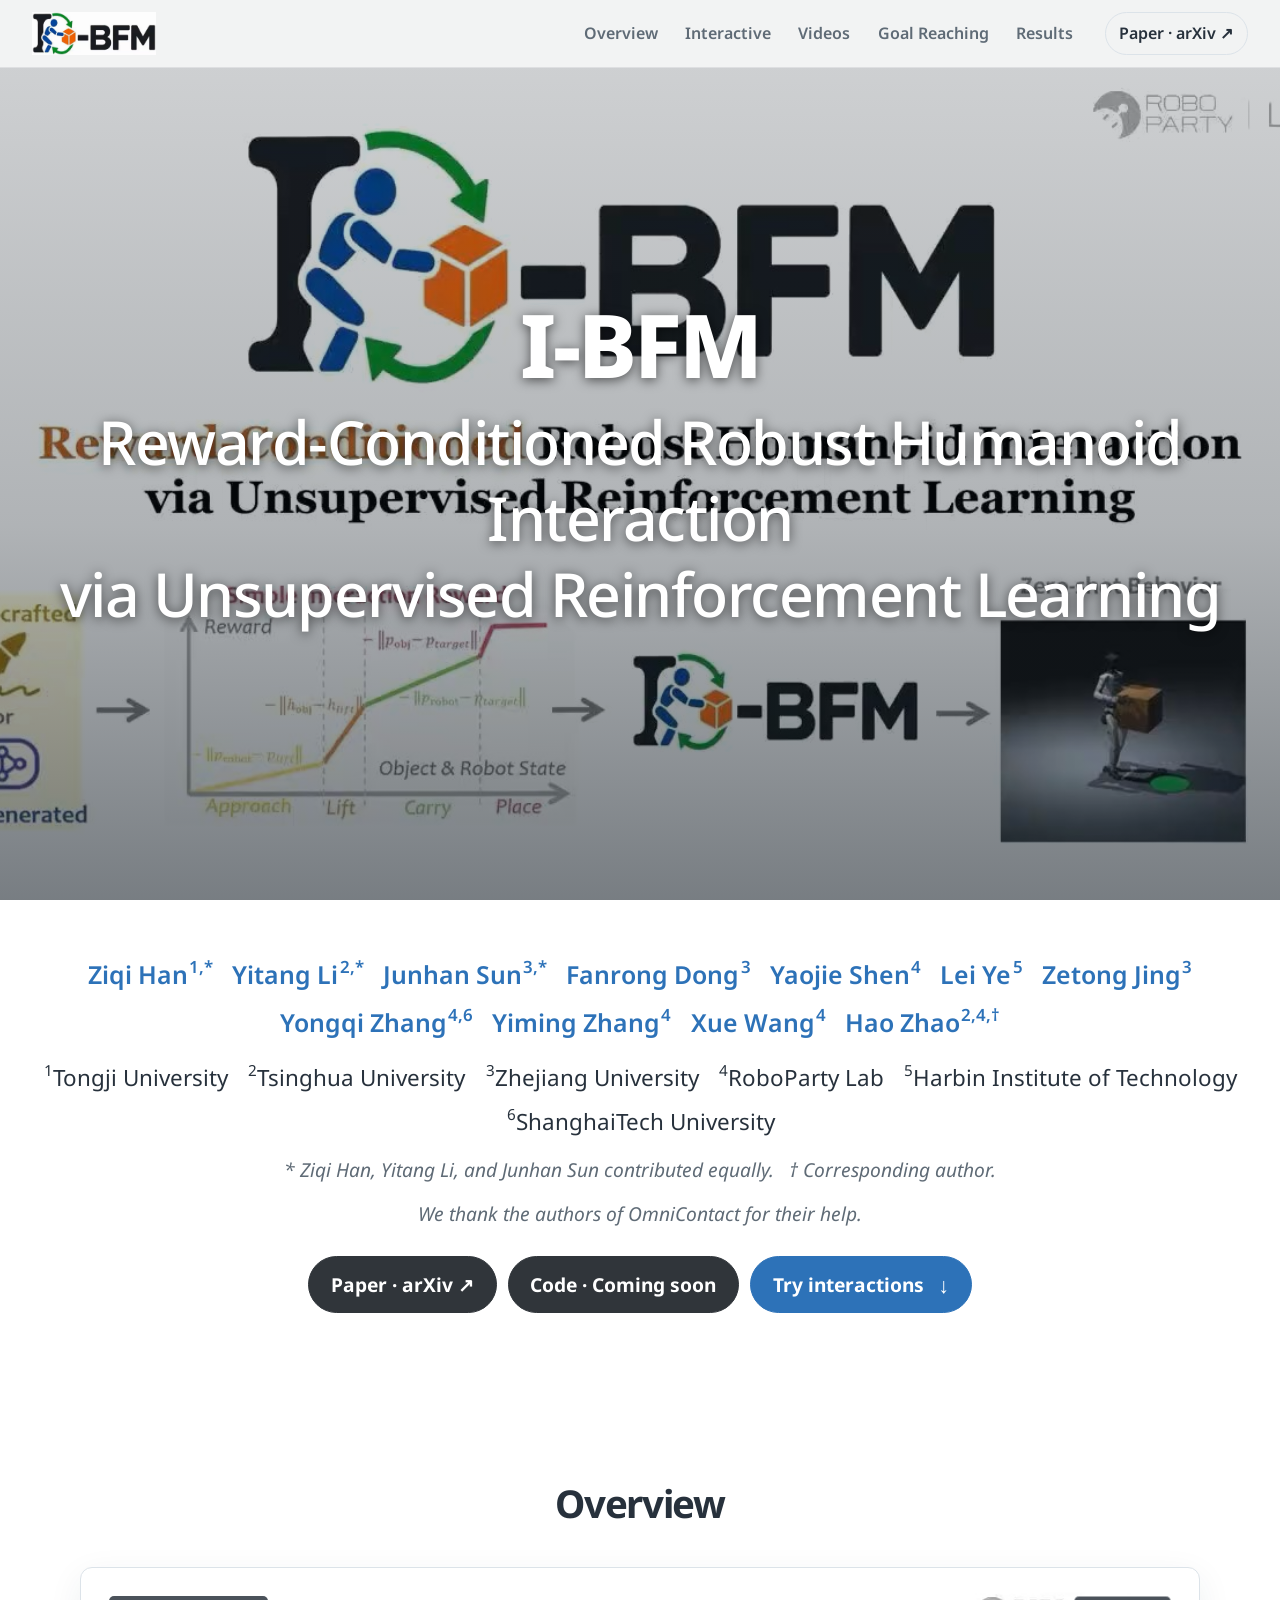
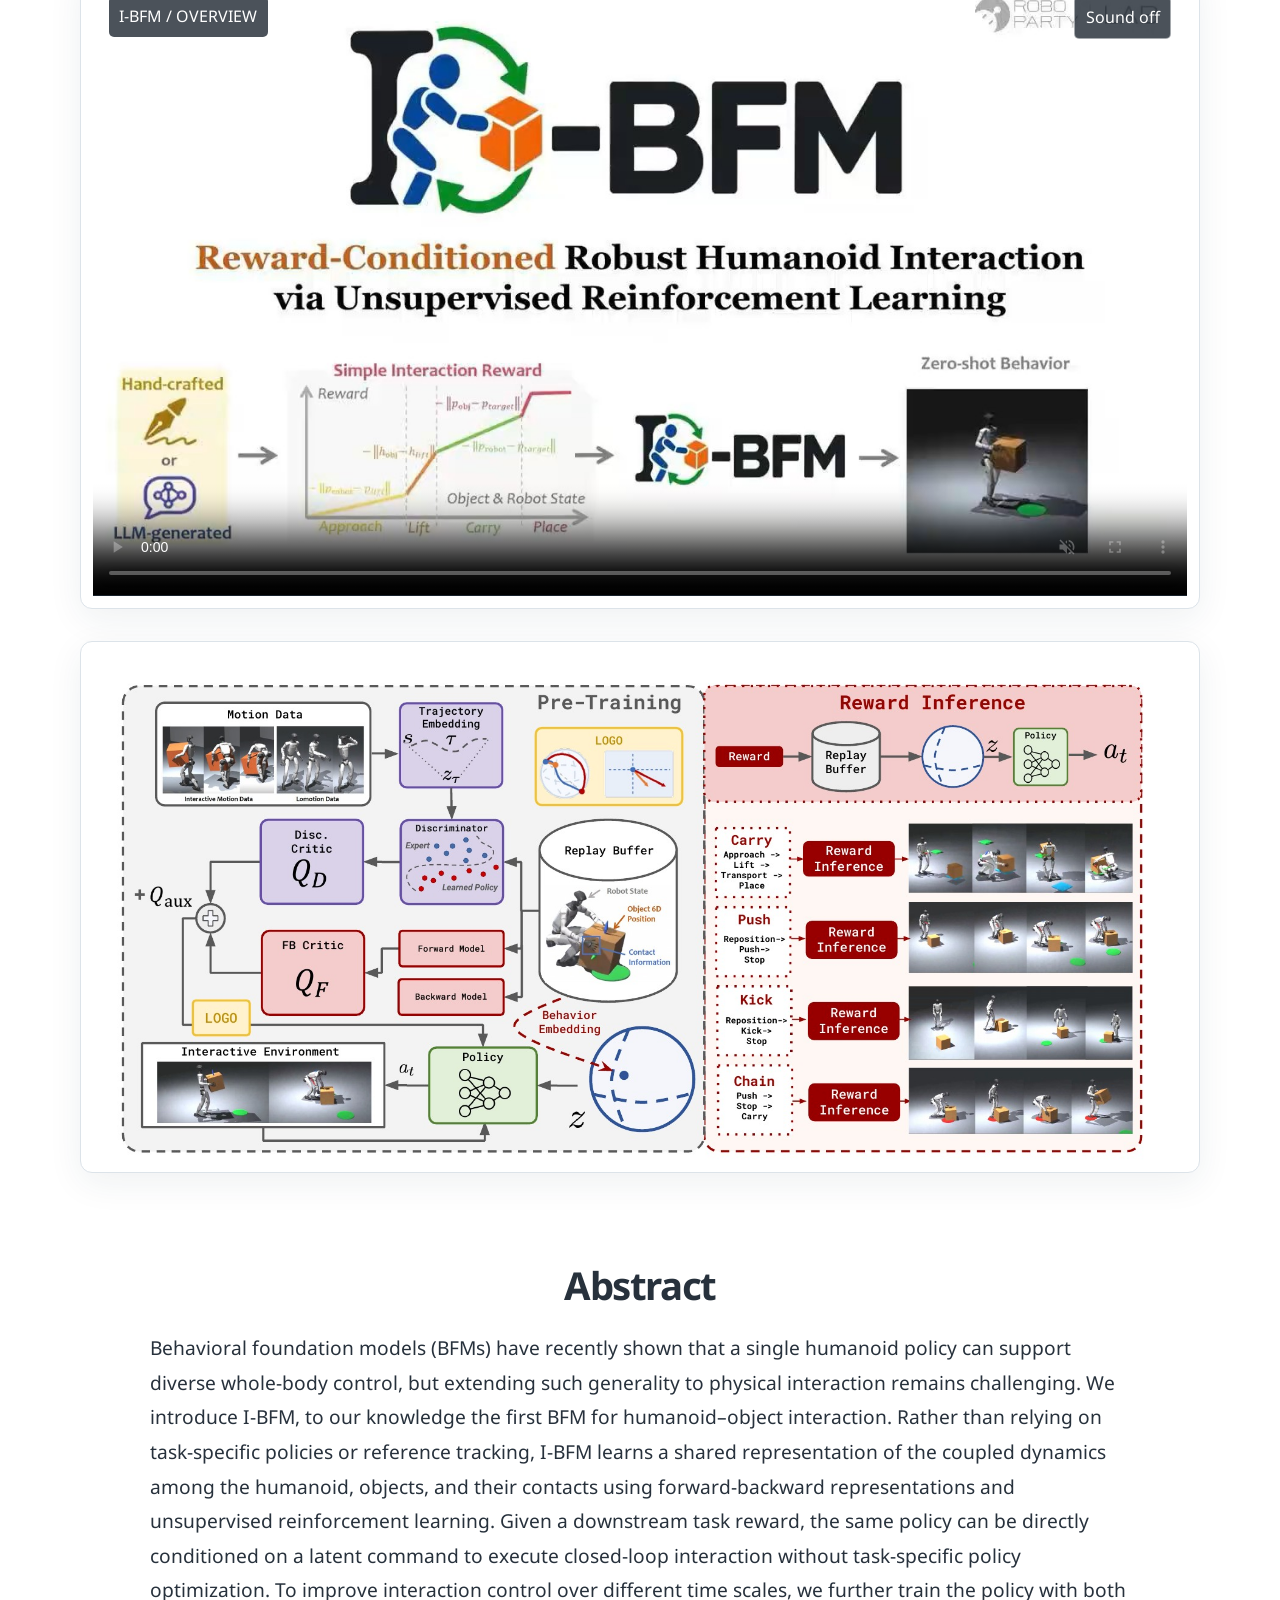
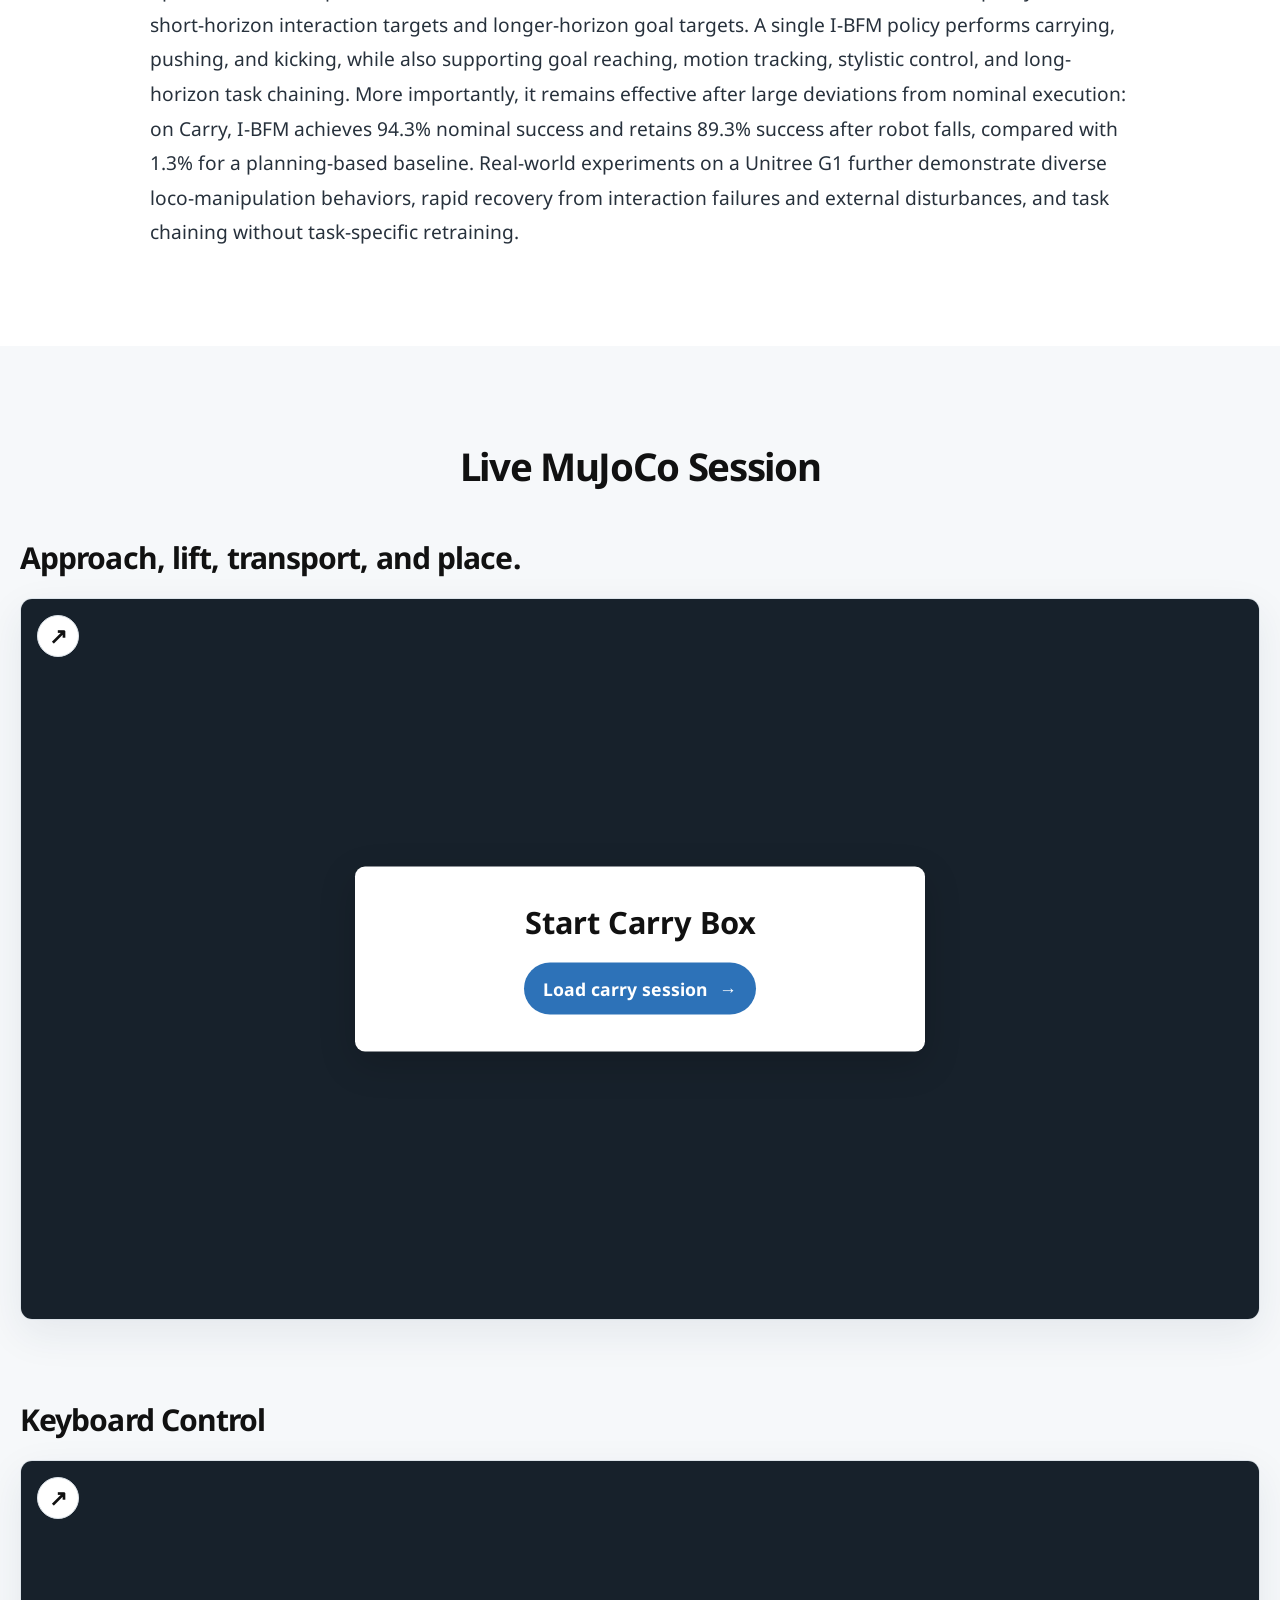
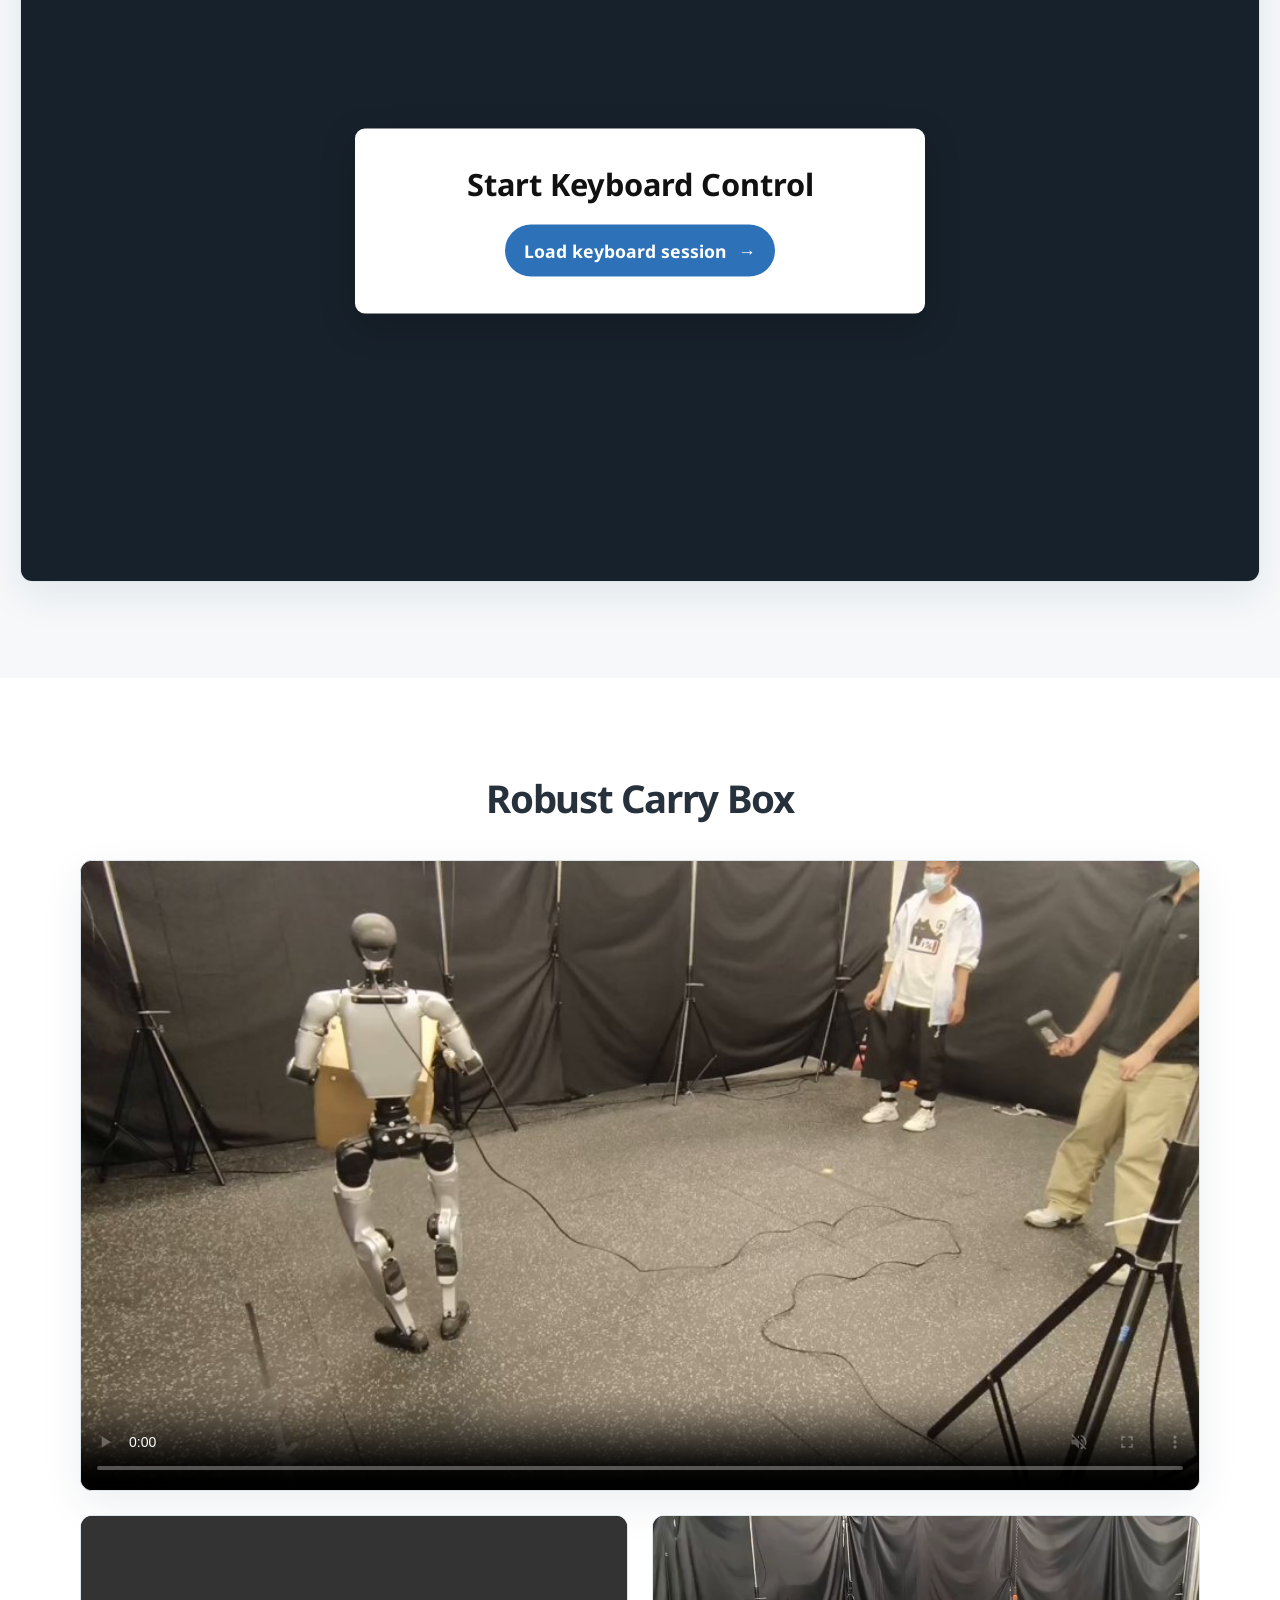
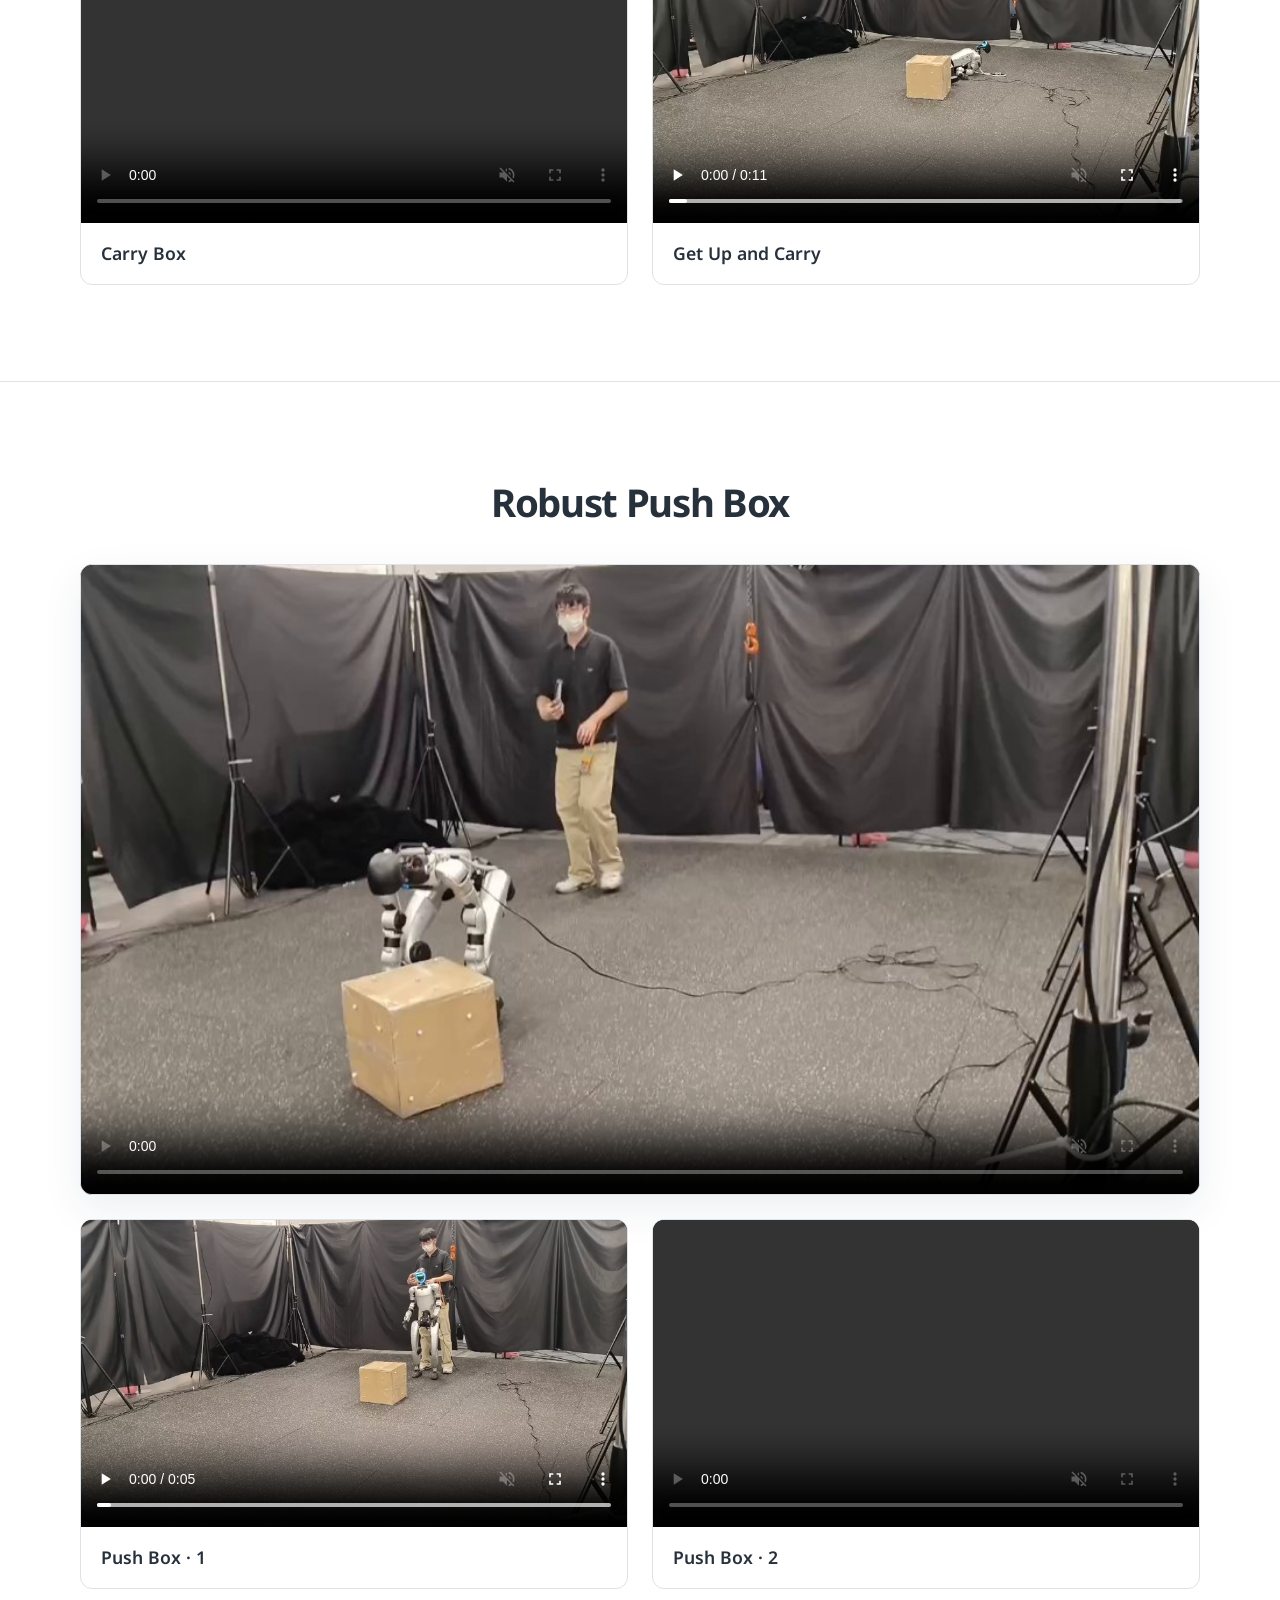
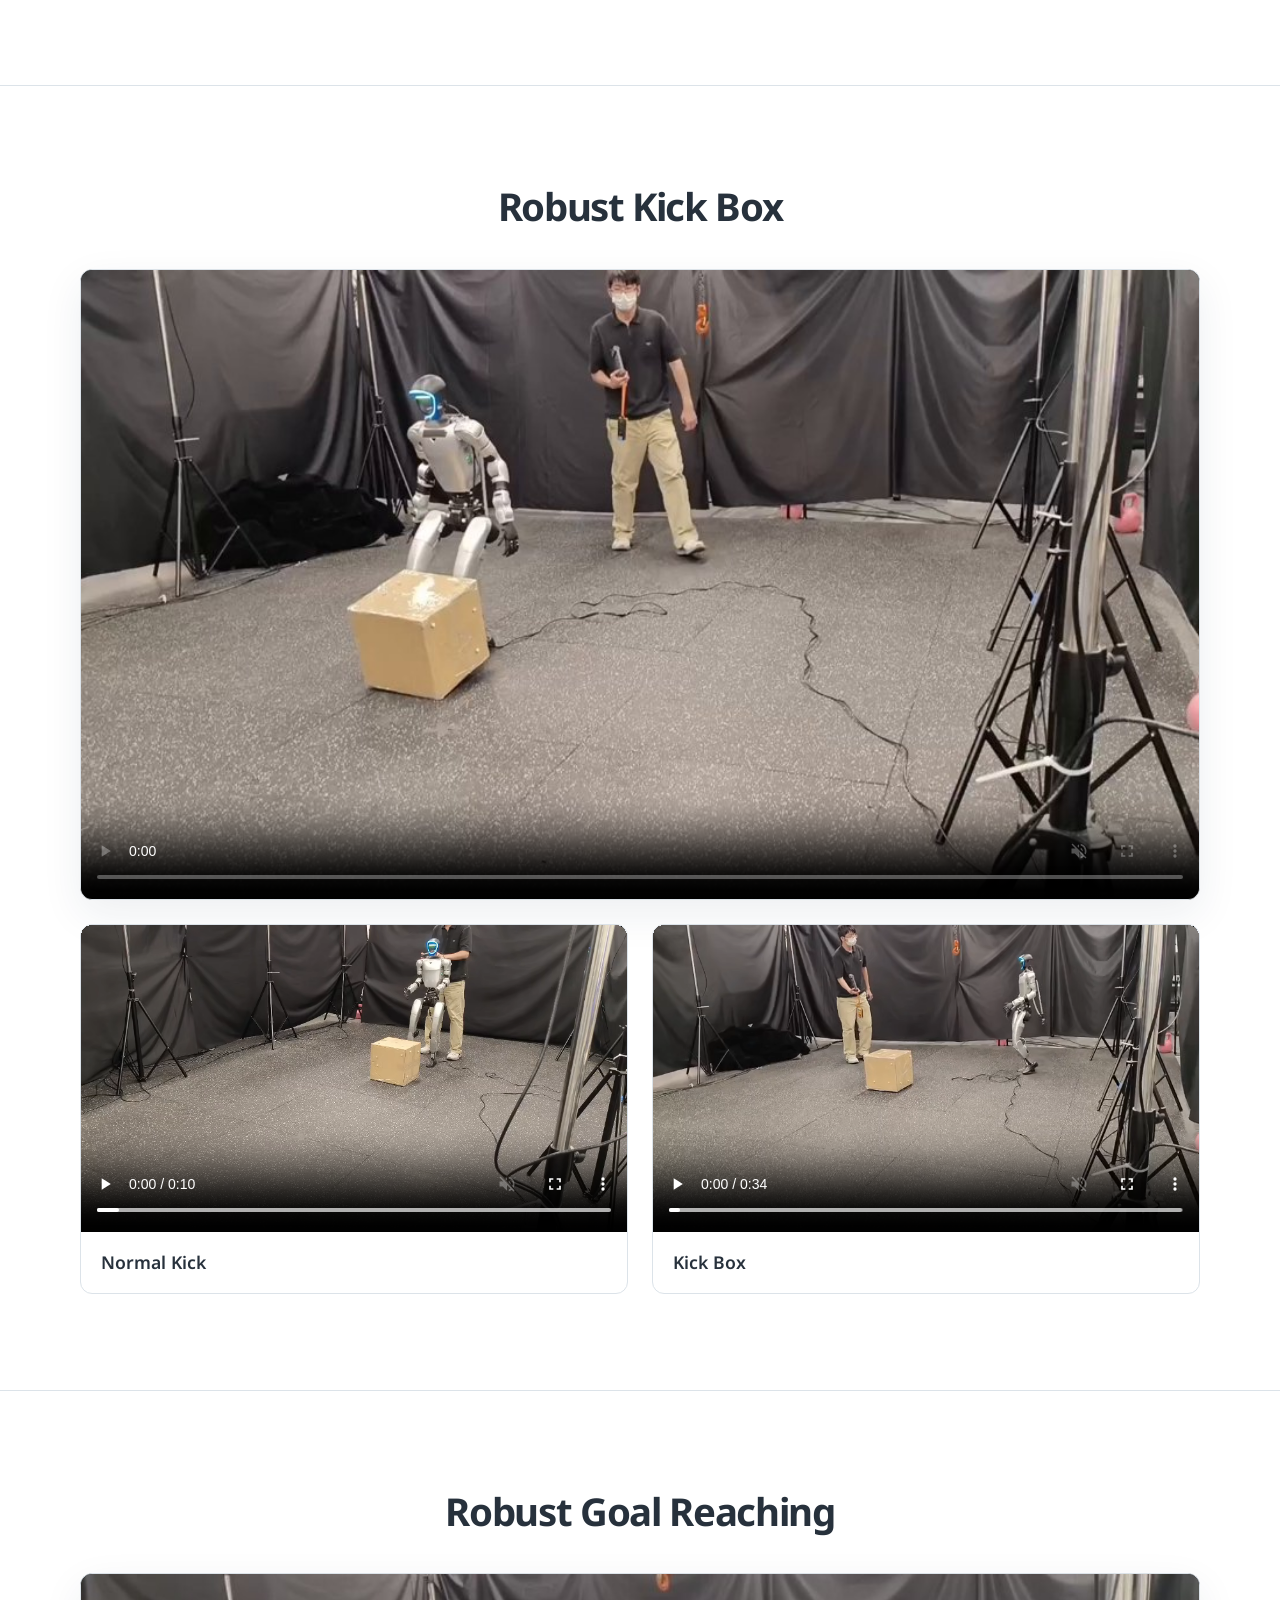
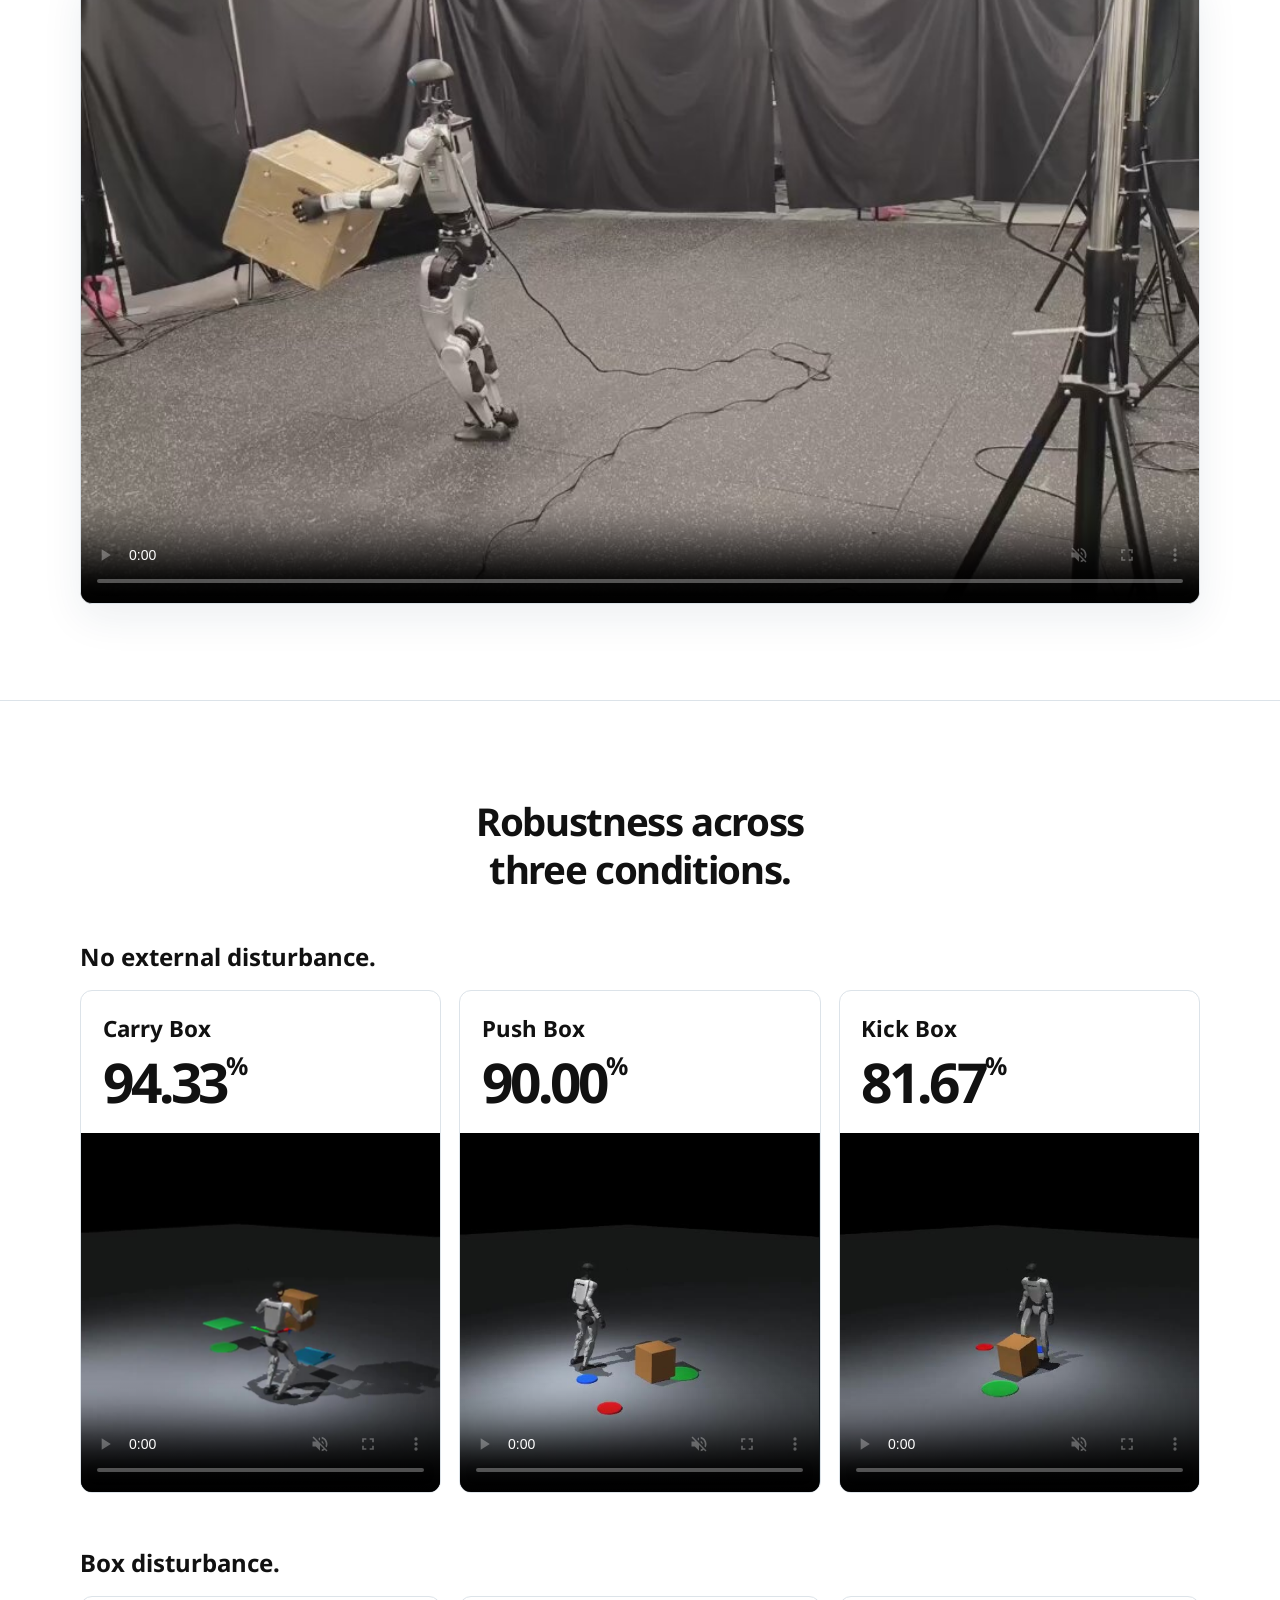
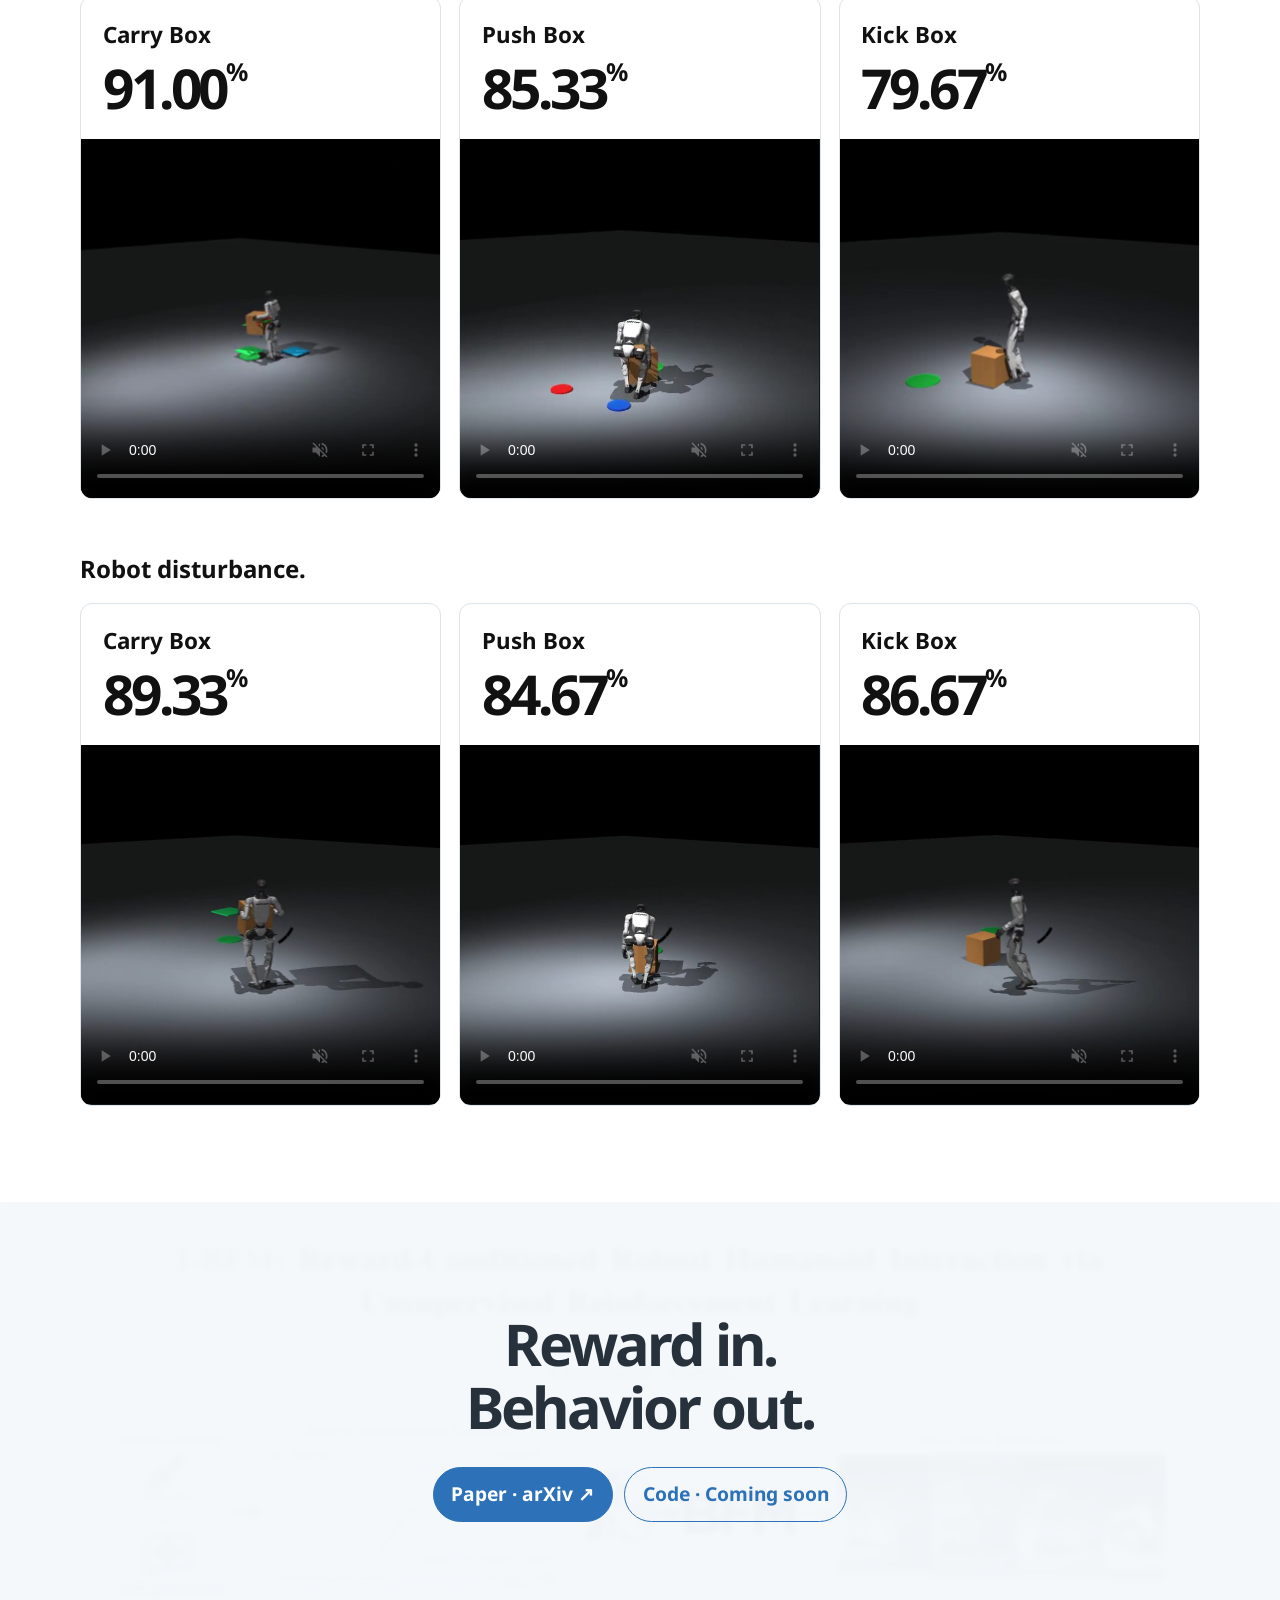
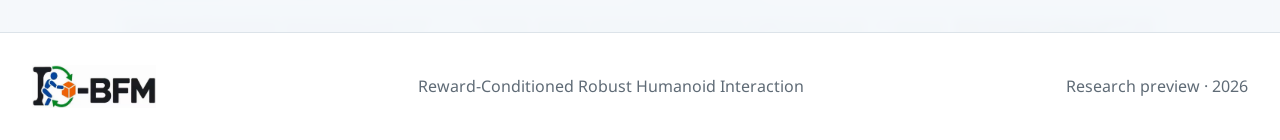
==== index.html @ d031f50f "Group additional real-world clips by carry, push, and kick" ====
<!doctype html>
<html lang="en">
  <head>
    <meta charset="utf-8" />
    <meta name="viewport" content="width=device-width, initial-scale=1" />
    <meta
      name="description"
      content="I-BFM: Reward-Conditioned Robust Humanoid Interaction via Unsupervised Reinforcement Learning."
    />
    <meta name="theme-color" content="#081111" />
    <title>I-BFM · Reward-Conditioned Humanoid Interaction</title>
    <link rel="icon" href="static/images/ibfm-mark-video.png" type="image/png" />
    <link rel="preload" href="static/images/hero-poster.jpg" as="image" fetchpriority="high" />
    <link rel="preconnect" href="https://fonts.googleapis.com" />
    <link rel="preconnect" href="https://fonts.gstatic.com" crossorigin />
    <link href="https://fonts.googleapis.com/css2?family=Noto+Sans:wght@400;500;600;700;800&display=swap" rel="stylesheet" />
    <link rel="stylesheet" href="static/css/site.css?v=overview-stack-20261005" />
    <script src="static/js/site.js?v=overview-stack-20261005" defer></script>
  </head>
  <body>
    <a class="skip-link" href="#main">Skip to content</a>

    <header class="topbar" aria-label="Primary navigation">
      <a class="brand" href="#top" aria-label="I-BFM home">
        <img class="brand-logo" src="static/images/ibfm-logo-video.png" alt="I-BFM" />
      </a>
      <nav>
        <a href="#overview">Overview</a>
        <a href="#interactive">Interactive</a>
        <a href="#robust-carry-box">Videos</a>
        <a href="#goal-reaching">Goal Reaching</a>
        <a href="#results">Results</a>
      </nav>
      <a class="mini-button" href="https://arxiv.org/abs/2610.06129" target="_blank" rel="noopener" aria-label="Read I-BFM on arXiv">Paper · arXiv ↗</a>
    </header>


    <main id="main">
      <section class="hero" id="top">
        <div class="hero-grid" aria-hidden="true">
          <video src="static/video/hero-background.mp4" poster="static/images/hero-poster.jpg" preload="auto" muted autoplay loop playsinline disablepictureinpicture disableremoteplayback></video>
        </div>
        <div class="hero-wash"></div>
        <div class="hero-copy">
          <h1 class="reveal">I-BFM</h1>
          <p class="hero-title reveal">
            Reward-Conditioned Robust Humanoid Interaction<br />
            via Unsupervised Reinforcement Learning
          </p>
        </div>
      </section>

      <section class="author-info" aria-label="Authors and affiliations">
        <div class="author-list">
          <span>Ziqi Han<sup>1,*</sup></span>
          <span>Yitang Li<sup>2,*</sup></span>
          <span>Junhan Sun<sup>3,*</sup></span>
          <span>Fanrong Dong<sup>3</sup></span>
          <span>Yaojie Shen<sup>4</sup></span>
          <span>Lei Ye<sup>5</sup></span>
          <span>Zetong Jing<sup>3</sup></span>
          <span>Yongqi Zhang<sup>4,6</sup></span>
          <span>Yiming Zhang<sup>4</sup></span>
          <span>Xue Wang<sup>4</sup></span>
          <span>Hao Zhao<sup>2,4,†</sup></span>
        </div>
        <div class="affiliation-list">
          <span><sup>1</sup>Tongji University</span>
          <span><sup>2</sup>Tsinghua University</span>
          <span><sup>3</sup>Zhejiang University</span>
          <span><sup>4</sup>RoboParty Lab</span>
          <span><sup>5</sup>Harbin Institute of Technology</span>
          <span><sup>6</sup>ShanghaiTech University</span>
        </div>
        <p class="author-note">* Ziqi Han, Yitang Li, and Junhan Sun contributed equally. &nbsp; † Corresponding author.</p>
        <p class="author-note">We thank the authors of OmniContact for their help.</p>
        <div class="author-actions" id="paper-links">
          <a class="button" href="https://arxiv.org/abs/2610.06129" target="_blank" rel="noopener" aria-label="Read I-BFM on arXiv">Paper · arXiv ↗</a>
          <span class="button coming-soon">Code · Coming soon</span>
          <a class="button primary" href="#interactive">Try interactions <span>↓</span></a>
        </div>
      </section>

      <section class="section light overview-section" id="overview">
        <h2 class="section-title reveal">Overview</h2>
        <div class="overview-stack">
          <div class="overview-viewer video-panel reveal">
            <div class="film">
              <video class="feature-video" src="ebd2e43d024df6559dd51a95911e760d.mp4" poster="static/images/hero-poster.jpg" data-autoplay-on-view controls loop muted playsinline preload="metadata" disablepictureinpicture disableremoteplayback aria-label="I-BFM overview video"></video>
              <button class="sound-toggle" type="button" aria-label="Toggle overview video sound">Sound off</button>
              <span class="film-label">I-BFM / OVERVIEW</span>
            </div>
          </div>
          <div class="overview-viewer system-panel reveal">
            <img src="static/images/ibfm-system-overview.jpg" alt="I-BFM pre-training and reward inference system overview" />
          </div>
        </div>

        <section class="abstract-block reveal" aria-labelledby="abstract-title">
          <h2 class="section-title" id="abstract-title">Abstract</h2>
          <p>
            Behavioral foundation models (BFMs) have recently shown that a single humanoid policy can support diverse whole-body control, but extending such generality to physical interaction remains challenging. We introduce I-BFM, to our knowledge the first BFM for humanoid–object interaction. Rather than relying on task-specific policies or reference tracking, I-BFM learns a shared representation of the coupled dynamics among the humanoid, objects, and their contacts using forward-backward representations and unsupervised reinforcement learning. Given a downstream task reward, the same policy can be directly conditioned on a latent command to execute closed-loop interaction without task-specific policy optimization. To improve interaction control over different time scales, we further train the policy with both short-horizon interaction targets and longer-horizon goal targets. A single I-BFM policy performs carrying, pushing, and kicking, while also supporting goal reaching, motion tracking, stylistic control, and long-horizon task chaining. More importantly, it remains effective after large deviations from nominal execution: on Carry, I-BFM achieves 94.3% nominal success and retains 89.3% success after robot falls, compared with 1.3% for a planning-based baseline. Real-world experiments on a Unitree G1 further demonstrate diverse loco-manipulation behaviors, rapid recovery from interaction failures and external disturbances, and task chaining without task-specific retraining.
          </p>
        </section>
      </section>

      <section class="section lab live-lab" id="interactive">
        <h2 class="live-title reveal">Live MuJoCo Session</h2>

        <article class="interaction-demo reveal">
          <div class="live-task-head">
            <h3>Approach, lift, transport, and place.</h3>
          </div>
          <div class="live-shell">
            <div class="live-embed">
              <a class="live-full-page" href="static/live-mujoco/index.html?task=carry&amp;v=keyboard-front-box-20261005" target="_blank" rel="noopener" aria-label="Open Carry Box in a full page" title="Open full page">↗</a>
              <div class="live-placeholder">
                <h3>Start Carry Box</h3>
                <button class="load-live-session" type="button">Load carry session <span>→</span></button>
              </div>
              <iframe title="I-BFM Carry Box live MuJoCo session" data-src="static/live-mujoco/index.html?task=carry&amp;v=keyboard-front-box-20261005" allow="fullscreen" loading="lazy"></iframe>
            </div>
          </div>
        </article>

        <article class="interaction-demo keyboard-demo reveal" id="keyboard-control">
          <div class="live-task-head">
            <h3>Keyboard Control</h3>
          </div>
          <div class="live-shell">
            <div class="live-embed">
              <a class="live-full-page" href="static/live-mujoco/index.html?mode=keyboard&amp;v=keyboard-no-idle-force-20261005" target="_blank" rel="noopener" aria-label="Open Keyboard Control in a full page" title="Open full page">↗</a>
              <div class="live-placeholder">
                <h3>Start Keyboard Control</h3>
                <button class="load-live-session" type="button">Load keyboard session <span>→</span></button>
              </div>
              <iframe title="I-BFM Keyboard Control live MuJoCo session" data-keyboard-control data-src="static/live-mujoco/index.html?mode=keyboard&amp;v=keyboard-no-idle-force-20261005" allow="fullscreen" loading="lazy"></iframe>
            </div>
          </div>
        </article>
      </section>

      <section class="section light showcase-section" id="robust-carry-box">
        <h2 class="section-title reveal">Robust Carry Box</h2>
        <div class="showcase-video-frame reveal">
          <video src="static/video/robust-carry-box.mp4" poster="static/video/robust-carry-box-poster.jpg" data-autoplay-on-view loop muted playsinline controls preload="none" aria-label="Robust Carry Box video"></video>
        </div>
        <div class="showcase-clips reveal">
            <figure class="showcase-clip">
              <video src="static/video/carry/carry-1.mp4" data-autoplay-on-view loop muted playsinline controls preload="metadata" aria-label="Carry Box video"></video>
              <figcaption>Carry Box</figcaption>
            </figure>
            <figure class="showcase-clip">
              <video src="static/video/carry/getup-and-carry-1.mp4" data-autoplay-on-view loop muted playsinline controls preload="metadata" aria-label="Get Up and Carry video"></video>
              <figcaption>Get Up and Carry</figcaption>
            </figure>
        </div>
      </section>

      <section class="section light showcase-section" id="robust-push-box">
        <h2 class="section-title reveal">Robust Push Box</h2>
        <div class="showcase-video-frame reveal">
          <video src="static/video/robust-push-box.mp4" poster="static/video/robust-push-box-poster.jpg" data-autoplay-on-view loop muted playsinline controls preload="none" aria-label="Robust Push Box video"></video>
        </div>
        <div class="showcase-clips reveal">
            <figure class="showcase-clip">
              <video src="static/video/push/push-1.mp4" data-autoplay-on-view loop muted playsinline controls preload="metadata" aria-label="Push Box · 1 video"></video>
              <figcaption>Push Box · 1</figcaption>
            </figure>
            <figure class="showcase-clip">
              <video src="static/video/push/push2-1.mp4" data-autoplay-on-view loop muted playsinline controls preload="metadata" aria-label="Push Box · 2 video"></video>
              <figcaption>Push Box · 2</figcaption>
            </figure>
        </div>
      </section>

      <section class="section light showcase-section" id="robust-kick-box">
        <h2 class="section-title reveal">Robust Kick Box</h2>
        <div class="showcase-video-frame reveal">
          <video src="static/video/robust-kick-box.mp4" poster="static/video/robust-kick-box-poster.jpg" data-autoplay-on-view loop muted playsinline controls preload="none" aria-label="Robust Kick Box video"></video>
        </div>
        <div class="showcase-clips reveal">
            <figure class="showcase-clip">
              <video src="static/video/kick/normal-kick-1.mp4" data-autoplay-on-view loop muted playsinline controls preload="metadata" aria-label="Normal Kick video"></video>
              <figcaption>Normal Kick</figcaption>
            </figure>
            <figure class="showcase-clip">
              <video src="static/video/kick/kick1-1.mp4" data-autoplay-on-view loop muted playsinline controls preload="metadata" aria-label="Kick Box video"></video>
              <figcaption>Kick Box</figcaption>
            </figure>
        </div>
      </section>

      <section class="section light showcase-section" id="goal-reaching">
        <h2 class="section-title reveal">Robust Goal Reaching</h2>
        <div class="showcase-video-frame reveal">
          <video src="0dc5c2c63a917bdcdc78978feb41b55c.mp4?v=silent-showcase-20261005" poster="static/video/robust-goal-reaching-poster.jpg" data-autoplay-on-view loop muted playsinline controls preload="none" aria-label="Robust goal reaching video"></video>
        </div>
      </section>

      <section class="section results dark" id="results">
        <div class="section-head inverse reveal">
          <h2>Robustness across<br /><em>three conditions.</em></h2>
        </div>
        <div class="result-scenario reveal" aria-labelledby="nominal-condition">
          <div class="result-condition">
            <h3 id="nominal-condition">No external disturbance.</h3>
          </div>
          <div class="result-grid">
            <article class="result-card">
              <div class="result-card-head">
                <h4>Carry Box</h4>
                <span class="result-rate" aria-label="94.33 percent success, 283 of 300 episodes">94.33<sup>%</sup></span>
              </div>
              <video src="static/video/nominal-carry.mp4?v=results-minimal-20261004" poster="static/video/nominal-carry-poster.jpg?v=results-minimal-20261004" controls data-autoplay-on-view loop muted playsinline preload="none" aria-label="Carry Box: no external disturbance simulation"></video>
            </article>
            <article class="result-card">
              <div class="result-card-head">
                <h4>Push Box</h4>
                <span class="result-rate" aria-label="90.00 percent success, 270 of 300 episodes">90.00<sup>%</sup></span>
              </div>
              <video src="static/video/nominal-push.mp4?v=results-minimal-20261004" poster="static/video/nominal-push-poster.jpg?v=results-minimal-20261004" controls data-autoplay-on-view loop muted playsinline preload="none" aria-label="Push Box: no external disturbance simulation"></video>
            </article>
            <article class="result-card">
              <div class="result-card-head">
                <h4>Kick Box</h4>
                <span class="result-rate" aria-label="81.67 percent success, 245 of 300 episodes">81.67<sup>%</sup></span>
              </div>
              <video src="static/video/nominal-kick.mp4?v=results-minimal-20261004" poster="static/video/nominal-kick-poster.jpg?v=results-minimal-20261004" controls data-autoplay-on-view loop muted playsinline preload="none" aria-label="Kick Box: no external disturbance simulation"></video>
            </article>
          </div>
        </div>

        <div class="result-scenario reveal" aria-labelledby="sro-condition">
          <div class="result-condition">
            <h3 id="sro-condition">Box disturbance.</h3>
          </div>
          <div class="result-grid">
            <article class="result-card">
              <div class="result-card-head">
                <h4>Carry Box</h4>
                <span class="result-rate" aria-label="91.00 percent success, 273 of 300 episodes">91.00<sup>%</sup></span>
              </div>
              <video src="static/video/sro-carry.mp4?v=results-minimal-20261004" poster="static/video/sro-carry-poster.jpg?v=results-minimal-20261004" controls data-autoplay-on-view loop muted playsinline preload="none" aria-label="Carry Box: box disturbance simulation"></video>
            </article>
            <article class="result-card">
              <div class="result-card-head">
                <h4>Push Box</h4>
                <span class="result-rate" aria-label="85.33 percent success, 256 of 300 episodes">85.33<sup>%</sup></span>
              </div>
              <video src="static/video/sro-push.mp4?v=results-minimal-20261004" poster="static/video/sro-push-poster.jpg?v=results-minimal-20261004" controls data-autoplay-on-view loop muted playsinline preload="none" aria-label="Push Box: box disturbance simulation"></video>
            </article>
            <article class="result-card">
              <div class="result-card-head">
                <h4>Kick Box</h4>
                <span class="result-rate" aria-label="79.67 percent success, 239 of 300 episodes">79.67<sup>%</sup></span>
              </div>
              <video src="static/video/sro-kick.mp4?v=kick-nohand-20261005" poster="static/video/sro-kick-poster.jpg?v=kick-nohand-20261005" controls data-autoplay-on-view loop muted playsinline preload="none" aria-label="Kick Box: box disturbance simulation"></video>
            </article>
          </div>
        </div>

        <div class="result-scenario reveal" aria-labelledby="srr-condition">
          <div class="result-condition">
            <h3 id="srr-condition">Robot disturbance.</h3>
          </div>
          <div class="result-grid">
            <article class="result-card">
              <div class="result-card-head">
                <h4>Carry Box</h4>
                <span class="result-rate" aria-label="89.33 percent success, 268 of 300 episodes">89.33<sup>%</sup></span>
              </div>
              <video src="static/video/srr-carry.mp4" poster="static/video/srr-carry-poster.jpg" controls data-autoplay-on-view loop muted playsinline preload="none" aria-label="Carry Box: robot disturbance simulation"></video>
            </article>
            <article class="result-card">
              <div class="result-card-head">
                <h4>Push Box</h4>
                <span class="result-rate" aria-label="84.67 percent success, 254 of 300 episodes">84.67<sup>%</sup></span>
              </div>
              <video src="static/video/srr-push.mp4" poster="static/video/srr-push-poster.jpg" controls data-autoplay-on-view loop muted playsinline preload="none" aria-label="Push Box: robot disturbance simulation"></video>
            </article>
            <article class="result-card">
              <div class="result-card-head">
                <h4>Kick Box</h4>
                <span class="result-rate" aria-label="86.67 percent success, 260 of 300 episodes">86.67<sup>%</sup></span>
              </div>
              <video src="static/video/srr-kick.mp4" poster="static/video/srr-kick-poster.jpg" controls data-autoplay-on-view loop muted playsinline preload="none" aria-label="Kick Box: robot disturbance simulation"></video>
            </article>
          </div>
        </div>

      </section>

      <section class="closing">
        <img src="static/images/paper-page-1.png" alt="" aria-hidden="true" />
        <div>
          <h2>Reward in.<br />Behavior out.</h2>
          <div class="hero-actions">
            <a class="button primary" href="https://arxiv.org/abs/2610.06129" target="_blank" rel="noopener" aria-label="Read I-BFM on arXiv">Paper · arXiv ↗</a>
            <span class="button coming-soon">Code · Coming soon</span>
          </div>
        </div>
      </section>
    </main>

    <footer>
      <a class="brand" href="#top" aria-label="I-BFM home"><img class="brand-logo" src="static/images/ibfm-logo-video.png" alt="I-BFM" /></a>
      <p>Reward-Conditioned Robust Humanoid Interaction</p>
      <p>Research preview · 2026</p>
    </footer>
  </body>
</html>
---- static/css/site.css ----
:root {
  --ink: #27313c;
  --muted: #5f6b76;
  --paper: #ffffff;
  --soft: #f6f8fa;
  --line: #dce3e9;
  --blue: #2d72b8;
  --blue-dark: #1d5c9a;
}

* { box-sizing: border-box; }
html { scroll-behavior: smooth; scroll-padding-top: 76px; }
body {
  margin: 0;
  color: var(--ink);
  background: var(--paper);
  font-family: "Noto Sans", "Helvetica Neue", Arial, sans-serif;
  font-size: 1.125rem;
  line-height: 1.65;
  -webkit-font-smoothing: antialiased;
}
a { color: inherit; text-decoration: none; }
button, input { font: inherit; }
button { color: inherit; }
video, img { display: block; max-width: 100%; }
::selection { color: white; background: var(--blue); }
:focus-visible { outline: 3px solid var(--blue); outline-offset: 3px; }

.skip-link {
  position: fixed; z-index: 100; top: -5rem; left: 1rem;
  padding: .65rem 1rem; color: white; background: var(--blue);
}
.skip-link:focus { top: 1rem; }

.topbar {
  position: fixed; z-index: 30; top: 0; right: 0; left: 0;
  display: flex; align-items: center; gap: 2rem; height: 68px;
  padding: 0 32px; border-bottom: 1px solid rgba(39, 49, 60, .1);
  color: var(--ink); background: rgba(255, 255, 255, .94);
  backdrop-filter: blur(14px);
}
.brand { display: inline-flex; align-items: center; flex: none; }
.brand-logo { width: auto; height: 43px; }
.topbar nav { display: flex; gap: 1.7rem; margin-left: auto; }
.topbar nav a { color: var(--muted); font-size: 1rem; font-weight: 600; }
.topbar nav a:hover { color: var(--blue); }
.mini-button { padding: .45rem .85rem; border: 1px solid var(--line); border-radius: 999px; font-size: 1rem; font-weight: 600; }
.mini-button:hover { color: var(--blue); border-color: var(--blue); }
.coming-soon { pointer-events: none; }

.hero { position: relative; min-height: 100svh; overflow: hidden; color: white; background: #26313a; }
.hero-grid { position: absolute; inset: 68px 0 0; overflow: hidden; background: #d7dce0 url("../images/hero-poster.jpg") center / cover no-repeat; }
.hero-grid video { width: 100%; height: 100%; object-fit: cover; pointer-events: none; filter: saturate(.95) contrast(1.03); }
.hero-wash { position: absolute; inset: 68px 0 0; background: linear-gradient(180deg, rgba(9, 19, 28, .2), rgba(9, 19, 28, .32) 55%, rgba(9, 19, 28, .55)); }
.hero-copy {
  position: relative; z-index: 2; display: flex; align-items: center; justify-content: center;
  flex-direction: column; min-height: 100svh; padding: 120px 24px 100px; text-align: center;
  text-shadow: 0 2px 12px rgba(0, 0, 0, .6);
}
.eyebrow, .overline { font-size: 1rem; font-weight: 700; letter-spacing: .08em; text-transform: uppercase; }
.eyebrow { color: #fff; }
.hero h1 { margin: .55rem 0 0; font-size: clamp(4.4rem, 7.8vw, 5.5rem); font-weight: 800; line-height: 1.08; letter-spacing: -.035em; }
.hero-title { max-width: min(1500px, 94vw); margin: .8rem 0 0; font-size: clamp(2.25rem, 5vw, 3.8rem); font-weight: 500; line-height: 1.25; letter-spacing: -.025em; }
.hero-actions { display: flex; justify-content: center; flex-wrap: wrap; gap: .7rem; margin-top: 1.8rem; text-shadow: none; }
.button {
  display: inline-flex; align-items: center; justify-content: center; gap: .9rem;
  min-height: 43px; padding: .65rem 1.1rem; border: 1px solid rgba(255, 255, 255, .85);
  border-radius: 999px; color: white; font-size: 1.1rem; font-weight: 700;
  transition: color .2s ease, background .2s ease, border-color .2s ease;
}
.button:hover { color: var(--ink); background: white; }
.button.primary { color: var(--ink); background: white; border-color: white; }
.button.primary:hover { color: white; background: var(--blue); border-color: var(--blue); }
.hero-copy .button { min-height: 52px; padding: .8rem 1.35rem; font-size: 1rem; }
.hero-copy .button > span { font-size: 1.3rem; font-weight: 800; line-height: 1; }

.author-info { padding: 52px 24px 60px; text-align: center; background: white; }
.author-list, .affiliation-list { display: flex; justify-content: center; flex-wrap: wrap; column-gap: 1.2rem; row-gap: .2rem; max-width: 1280px; margin: 0 auto; }
.author-list { color: var(--blue); font-size: 1.55rem; font-weight: 600; line-height: 1.8; }
.author-info sup { position: relative; top: -.1em; margin-left: .08em; font-size: .68em; line-height: 0; }
.affiliation-list { max-width: 1200px; margin-top: .85rem; color: var(--ink); font-size: 1.4rem; line-height: 1.8; }
.author-note { margin: .75rem 0 0; color: var(--muted); font-size: 1.2rem; font-style: italic; }
.author-actions { display: flex; justify-content: center; flex-wrap: wrap; gap: .7rem; margin-top: 1.65rem; }
.author-actions .button { min-height: 52px; padding: .75rem 1.35rem; border-color: #30353a; background: #30353a; color: white; font-size: 1.2rem; }
.author-actions .button:hover { border-color: var(--blue); background: var(--blue); color: white; }
.author-actions .button.primary { border-color: var(--blue); background: var(--blue); color: white; }
.author-actions .button.primary:hover { border-color: var(--blue-dark); background: var(--blue-dark); }
.author-actions .button > span { font-size: 1.35rem; line-height: 1; }

.section { padding: 96px max(24px, calc((100vw - 1120px) / 2)); }
.section.light { background: var(--paper); }
.section.lab { background: var(--soft); }
.section.dark { color: var(--ink); background: var(--paper); }
.section-title, .live-title, .section-head h2 {
  margin: 0; font-size: clamp(2rem, 3vw, 2.5rem); font-weight: 700;
  line-height: 1.25; letter-spacing: -.035em; text-align: center;
}
.section-intro, .live-intro { max-width: 720px; margin: .8rem auto 2.3rem; color: var(--muted); font-size: 1.2rem; line-height: 1.7; text-align: center; }

.overview-section { padding-top: 106px; }
.overview-stack { display: grid; gap: 2rem; margin-top: 2.5rem; }
.overview-viewer { padding: 12px; border: 1px solid var(--line); border-radius: 12px; background: white; box-shadow: 0 10px 35px rgba(31, 52, 72, .07); }
.system-panel { display: grid; place-items: center; min-height: 360px; overflow: hidden; background: white; }
.system-panel img { width: 100%; max-height: 78vh; object-fit: contain; }
.video-panel .feature-video { max-height: 78vh; }

.abstract-block { max-width: 980px; margin: 88px auto 0; }
.abstract-block p { margin: 1.4rem auto 0; color: var(--ink); font-size: 1.2rem; line-height: 1.8; text-align: left; }
.film { position: relative; overflow: hidden; background: #18222c; }
.feature-video { width: 100%; max-height: 75vh; object-fit: contain; background: #18222c; }
.film-label, .sound-toggle { position: absolute; top: 16px; padding: .45rem .65rem; border-radius: 5px; color: white; background: rgba(15, 25, 35, .75); font-size: 1rem; }
.film-label { left: 16px; }
.sound-toggle { right: 16px; border: 1px solid rgba(255, 255, 255, .5); cursor: pointer; }

.live-title { margin-bottom: 3rem; color: #111; }
.live-lab { padding-right: max(20px, calc((100vw - 1280px) / 2)); padding-left: max(20px, calc((100vw - 1280px) / 2)); }
.live-task-head { margin-bottom: 1.3rem; }
.live-task-head h3 { margin: 0; color: #111; font-size: clamp(1.6rem, 2.35vw, 2rem); font-weight: 700; line-height: 1.3; letter-spacing: -.03em; }
.keyboard-demo { margin-top: 5rem; }
.live-shell { overflow: hidden; border: 1px solid var(--line); border-radius: 12px; background: white; box-shadow: 0 14px 40px rgba(31, 52, 72, .08); }
.live-embed { position: relative; min-height: clamp(680px, 80vh, 880px); overflow: hidden; background: #17212b; }
.live-embed iframe { position: absolute; inset: 0; width: 100%; height: 100%; border: 0; opacity: 0; pointer-events: none; transition: opacity .25s ease; }
.live-embed.loaded iframe { opacity: 1; pointer-events: auto; }
.live-full-page { position: absolute; z-index: 3; top: 16px; left: 16px; display: grid; place-items: center; width: 42px; height: 42px; border: 1px solid var(--line); border-radius: 50%; color: #111; background: white; font-size: 1.35rem; font-weight: 700; line-height: 1; }
.live-full-page:hover { border-color: #111; }
.live-placeholder { position: absolute; z-index: 1; top: 50%; left: 50%; width: min(570px, calc(100% - 40px)); padding: 2.3rem; transform: translate(-50%, -50%); border-radius: 10px; background: white; text-align: center; box-shadow: 0 12px 36px rgba(0, 0, 0, .17); transition: opacity .25s ease; }
.live-embed.loaded .live-placeholder { opacity: 0; pointer-events: none; }
.live-placeholder h3 { margin: 0 0 1.35rem; color: #111; font-size: clamp(1.7rem, 2.4vw, 2.1rem); font-weight: 700; line-height: 1.25; }
.live-placeholder button { display: inline-flex; align-items: center; gap: .75rem; min-height: 48px; padding: .7rem 1.2rem; border: 0; border-radius: 999px; color: white; background: var(--blue); cursor: pointer; font-size: 1.1rem; font-weight: 700; }
.live-placeholder button:hover { background: var(--blue-dark); }

.showcase-section { border-bottom: 1px solid var(--line); }
.showcase-video-frame { max-width: 1120px; margin: 2.4rem auto 0; overflow: hidden; border: 1px solid var(--line); border-radius: 12px; background: #11191e; box-shadow: 0 14px 40px rgba(31, 52, 72, .08); }
.showcase-video-frame video { width: 100%; max-height: 75vh; object-fit: contain; }

.showcase-clips { display: grid; grid-template-columns: repeat(2, minmax(0, 1fr)); gap: 24px; max-width: 1120px; margin: 24px auto 0; }
.showcase-clip { min-width: 0; margin: 0; overflow: hidden; border: 1px solid var(--line); border-radius: 12px; background: white; }
.showcase-clip video { display: block; width: 100%; aspect-ratio: 16 / 9; object-fit: contain; background: #11191e; }
.showcase-clip figcaption { padding: 16px 20px; color: var(--ink); font-size: 1.1rem; font-weight: 600; }

.section-head { max-width: 740px; margin: 0 auto 48px; text-align: center; }
.section-index { display: block; margin-bottom: .8rem; color: var(--blue); font-size: 1rem; font-weight: 700; letter-spacing: .08em; }
.section-head h2 em { font-style: normal; font-weight: inherit; }
.section-head p { margin: .9rem auto 0; color: var(--muted); font-size: 1.2rem; line-height: 1.7; }
.results .section-head { margin-bottom: 48px; }
.results .section-head h2 { color: #111; font-weight: 700; }
.result-scenario + .result-scenario { margin-top: 54px; }
.result-condition { margin-bottom: 18px; }
.result-condition h3 { margin: 0; color: #111; font-size: 1.5rem; font-weight: 700; line-height: 1.3; }
.result-grid { display: grid; grid-template-columns: repeat(3, minmax(0, 1fr)); gap: 18px; }
.result-card { overflow: hidden; border: 1px solid var(--line); border-radius: 12px; background: white; }
.result-card-head { padding: 1.4rem 1.35rem 1.3rem; }
.result-card h4 { margin: 0 0 .55rem; color: #111; font-size: 1.4rem; font-weight: 700; line-height: 1.3; }
.result-rate { display: block; color: #111; font-size: clamp(3rem, 4.3vw, 4rem); font-weight: 700; line-height: 1.1; letter-spacing: -.055em; }
.result-rate sup { font-size: .45em; vertical-align: top; }
.result-card video { display: block; width: 100%; aspect-ratio: 1; object-fit: contain; background: #11191e; }

.closing { position: relative; display: grid; place-items: center; min-height: 430px; overflow: hidden; color: var(--ink); background: #eef4f9; text-align: center; }
.closing::after { content: ""; position: absolute; inset: 0; background: rgba(245, 249, 252, .9); }
.closing > img { position: absolute; inset: -25% 0; width: 100%; opacity: .24; filter: grayscale(1) blur(3px); }
.closing > div { position: relative; z-index: 2; padding: 5rem 1.5rem; }
.closing h2 { margin: 0; font-size: clamp(2.8rem, 4.5vw, 4rem); line-height: 1.1; letter-spacing: -.05em; }
.closing .button { color: var(--blue); border-color: var(--blue); font-size: 1.2rem; }
.closing .button:hover { color: white; background: var(--blue); }
.closing .button.primary { color: white; background: var(--blue); border-color: var(--blue); }
.closing .button.primary:hover { background: var(--blue-dark); border-color: var(--blue-dark); }
footer { display: flex; align-items: center; justify-content: space-between; gap: 2rem; padding: 2rem 32px; border-top: 1px solid var(--line); background: white; color: var(--muted); font-size: 1rem; }
footer p { margin: 0; }

.reveal { opacity: 0; transform: translateY(18px); transition: opacity .6s ease, transform .6s ease; }
.reveal.visible { opacity: 1; transform: translateY(0); }

@media (max-width: 760px) {
  html { scroll-padding-top: 58px; }
  .topbar { height: 58px; padding: 0 18px; }
  .topbar .brand-logo { height: 37px; }
  .topbar nav { display: none; }
  .mini-button { margin-left: auto; }
  .hero-grid, .hero-wash { top: 58px; }
  .hero-copy { padding: 100px 20px 90px; }
  .hero h1 { font-size: clamp(3.8rem, 15vw, 4.8rem); }
  .hero-title { font-size: clamp(1.95rem, 6.5vw, 2.55rem); }
  .hero-title br { display: none; }
  .hero-actions { flex-direction: column; align-items: center; width: 100%; }
  .hero-actions .button { width: min(100%, 280px); }
  .author-info { padding: 38px 20px 48px; }
  .author-list { column-gap: .8rem; font-size: 1.32rem; }
  .affiliation-list { column-gap: .8rem; font-size: 1.2rem; }
  .author-note { font-size: 1.08rem; }
  .author-actions .button { font-size: 1.08rem; }
  .closing .button { font-size: 1.08rem; }
  .author-actions { flex-direction: column; align-items: center; }
  .author-actions .button { width: min(100%, 280px); }
  .section { padding: 72px 20px; }
  .overview-section { padding-top: 84px; }
  .section-title, .live-title, .section-head h2 { font-size: clamp(1.9rem, 8vw, 2.3rem); }
  .overview-stack { gap: 1.5rem; margin-top: 2rem; }
  .overview-viewer { padding: 7px; }
  .system-panel { min-height: 220px; }
  .abstract-block { margin-top: 64px; }
  .live-embed { min-height: 560px; }
  .live-placeholder { padding: 1.5rem; }
  .showcase-clips, .result-grid { grid-template-columns: 1fr; }
  .result-scenario + .result-scenario { margin-top: 42px; }
  .closing { min-height: 370px; }
  footer { flex-direction: column; align-items: flex-start; gap: .5rem; padding: 2rem 20px; }
}

@media (max-width: 480px) {
  .hero .eyebrow { max-width: 300px; }
}

@media (prefers-reduced-motion: reduce) {
  html { scroll-behavior: auto; }
  *, *::before, *::after { animation-duration: .01ms !important; animation-iteration-count: 1 !important; transition-duration: .01ms !important; }
}
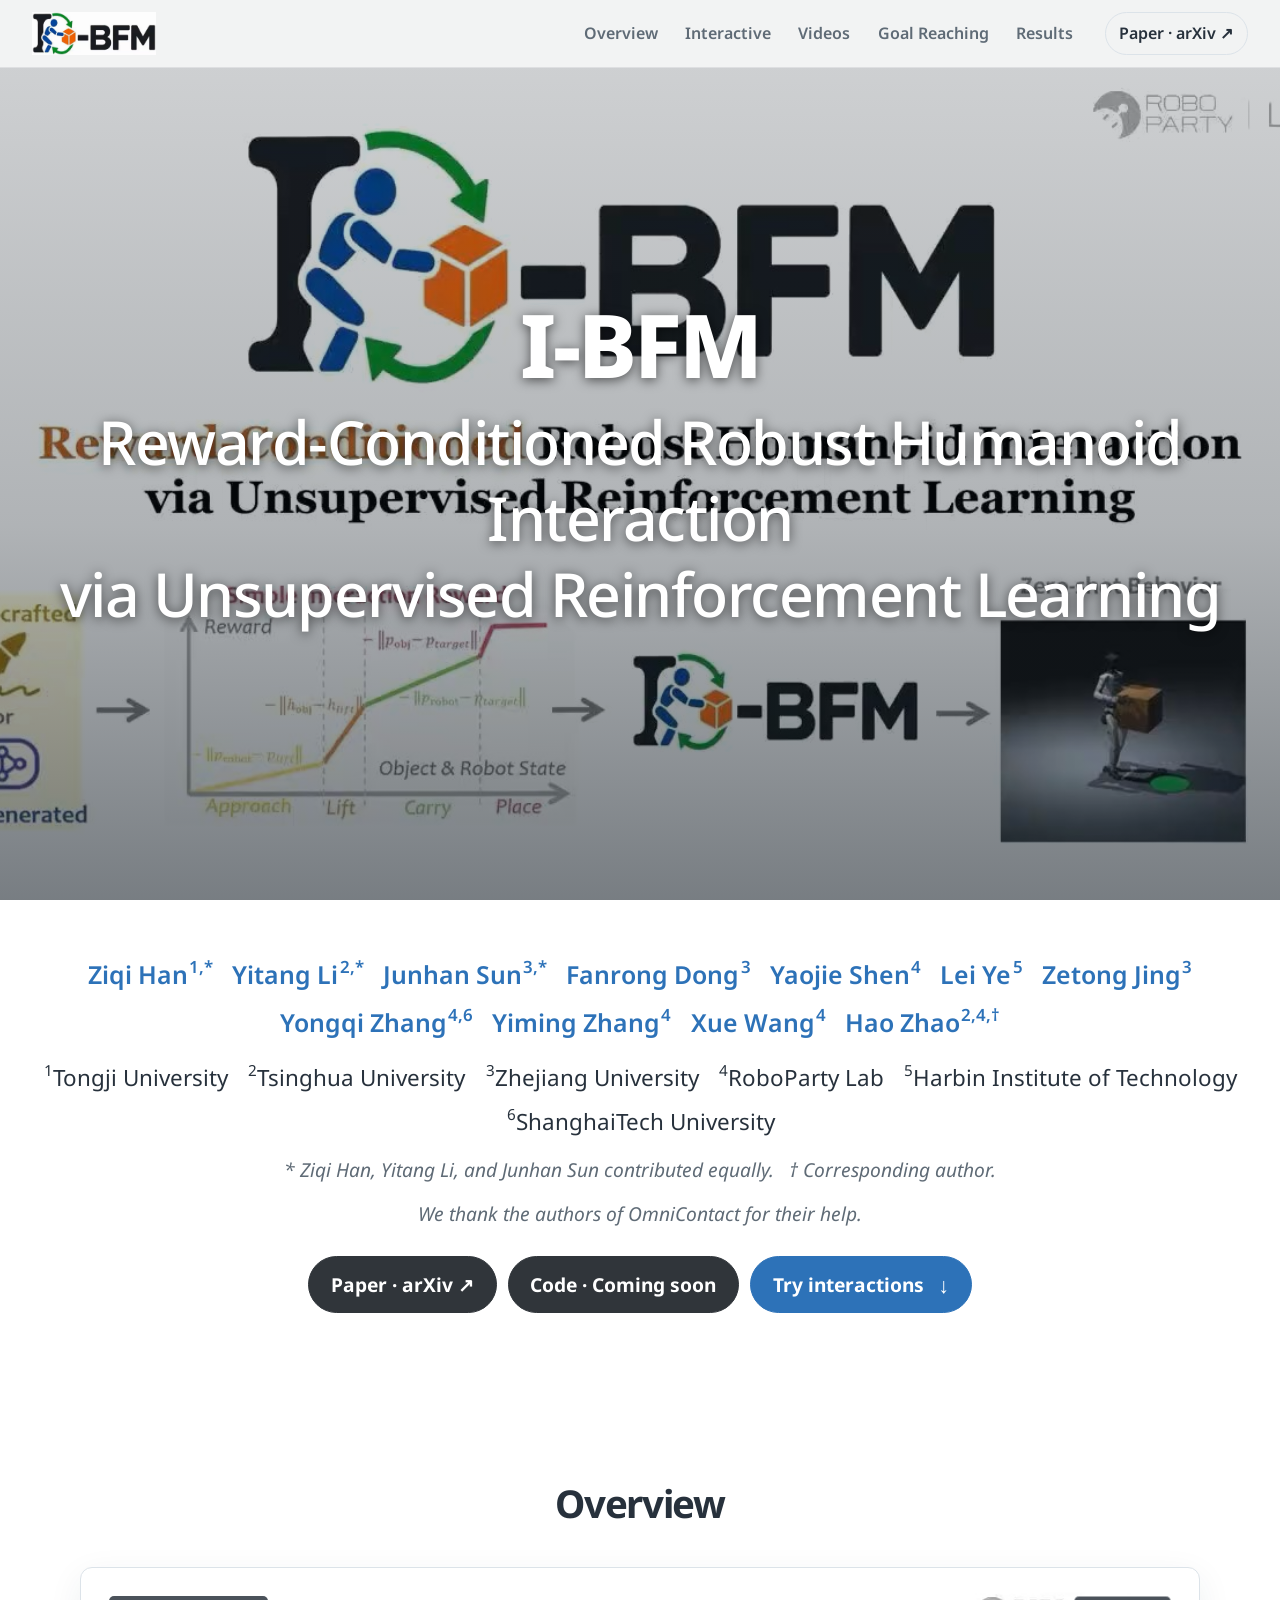
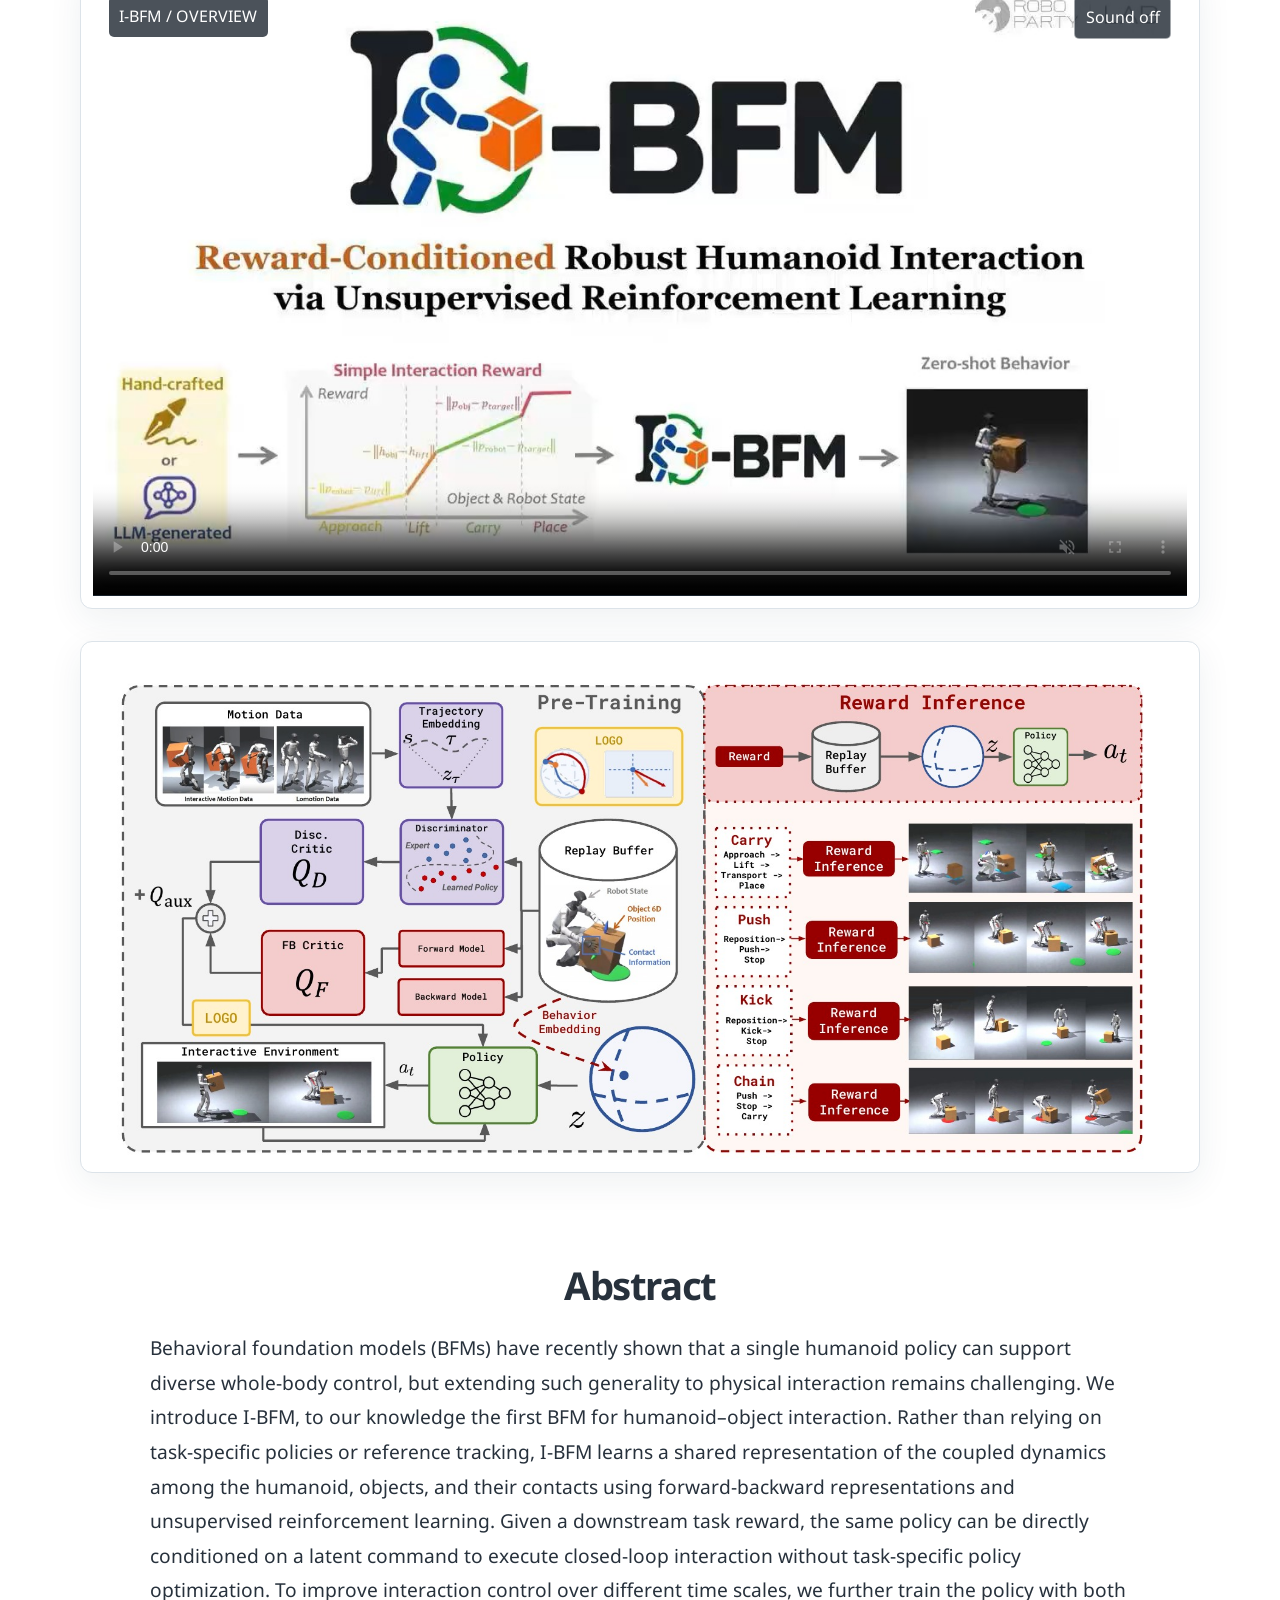
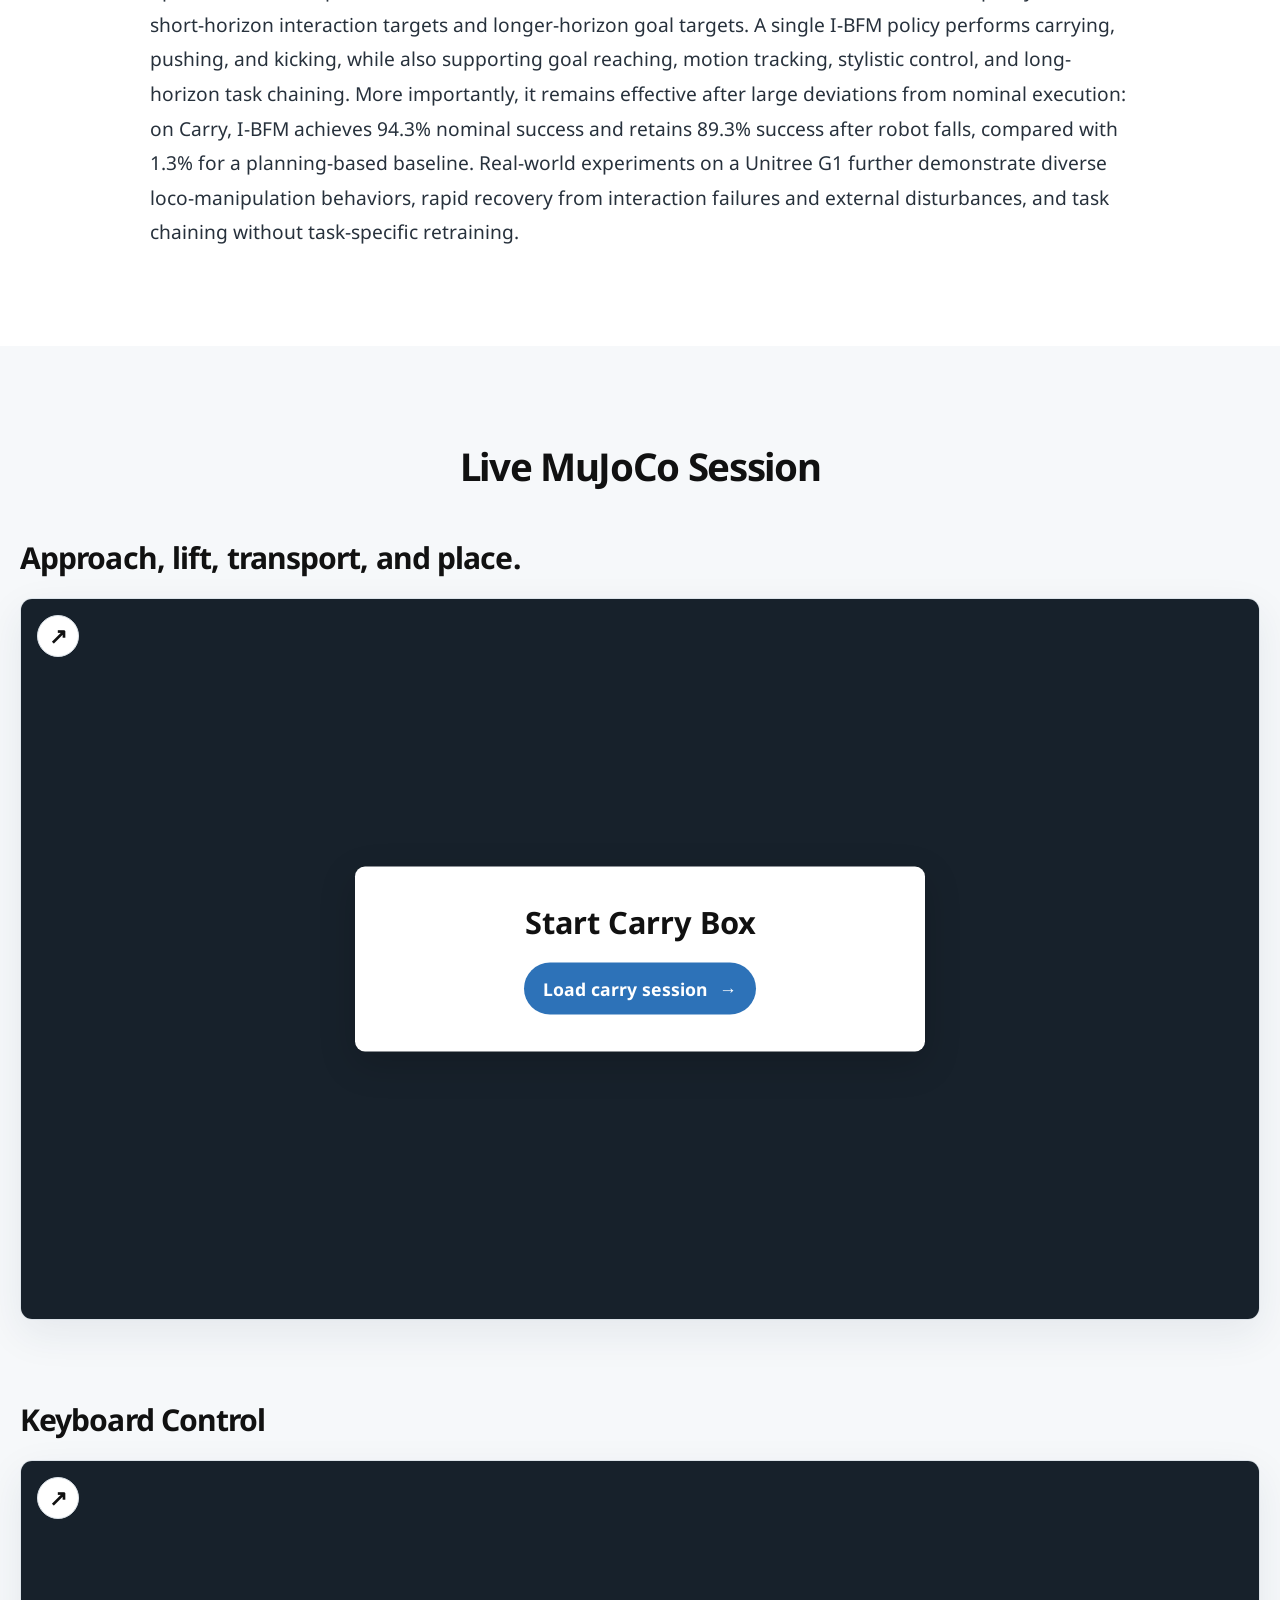
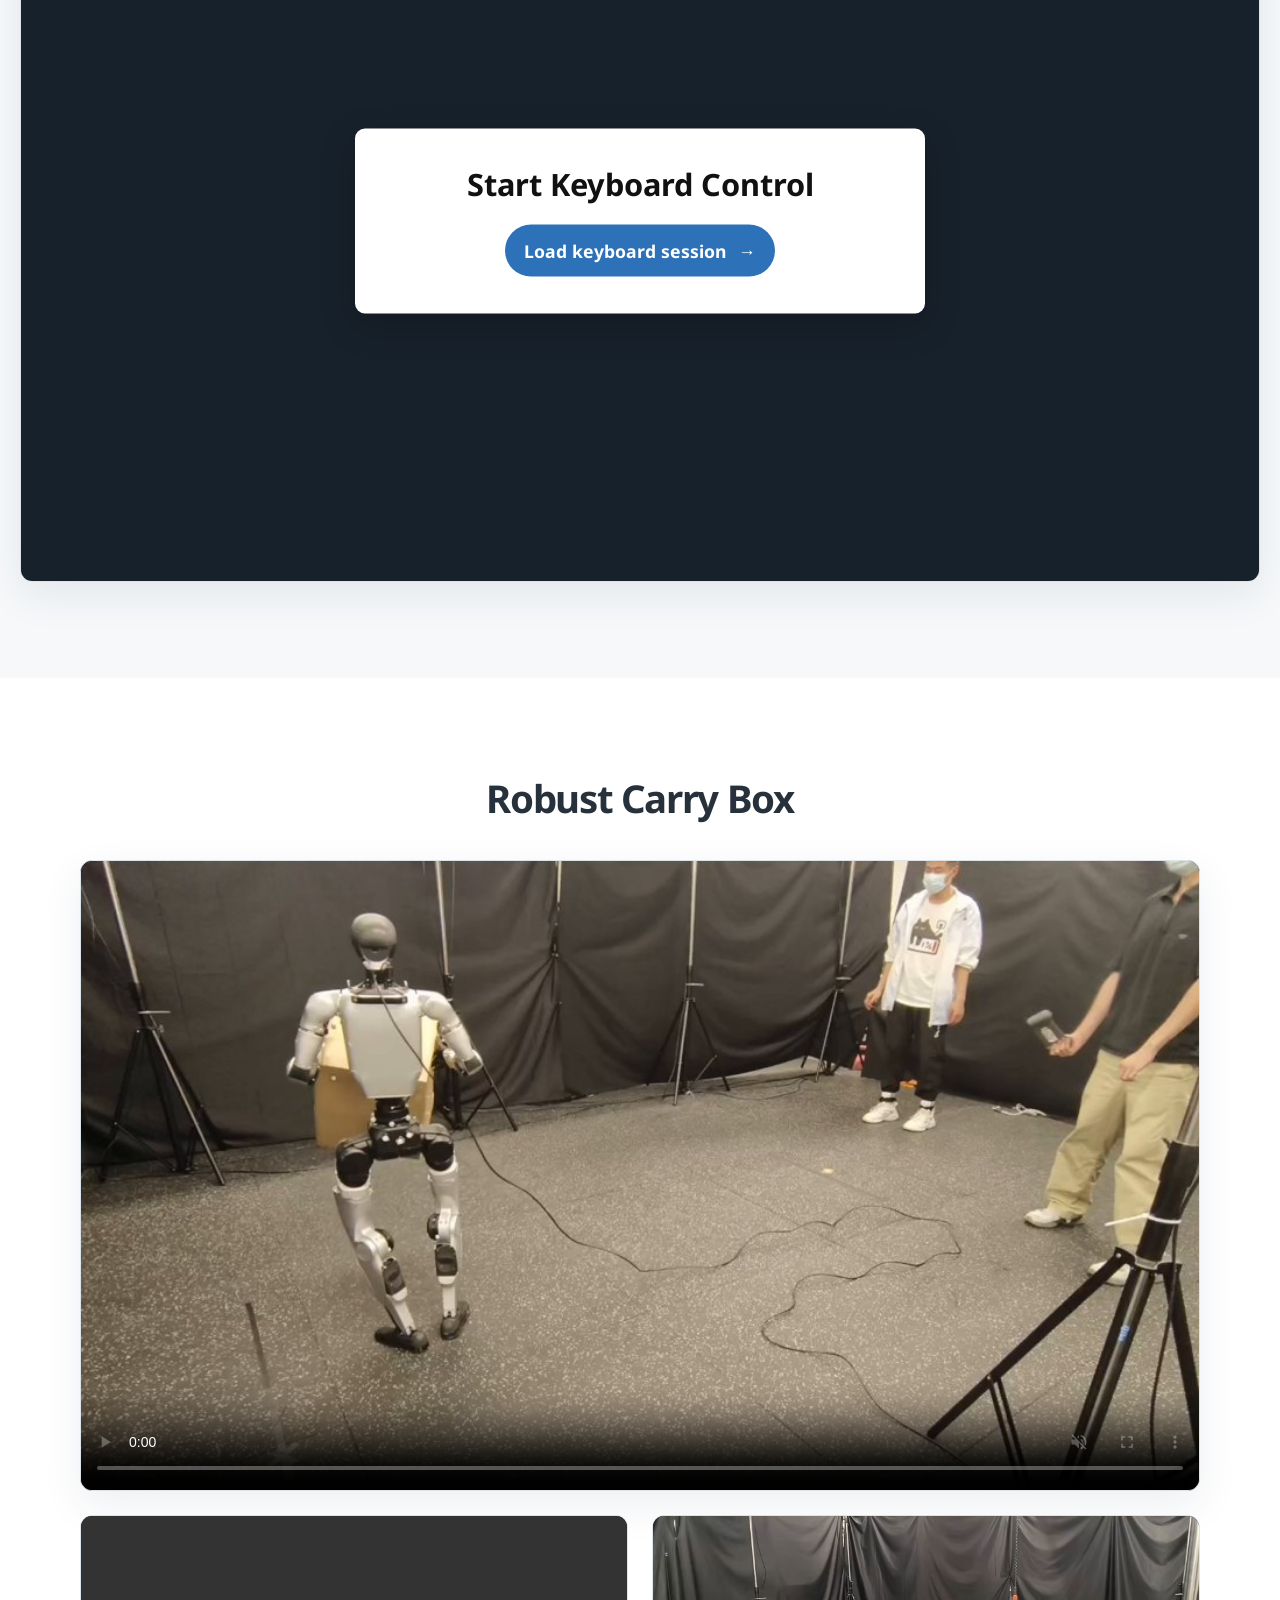
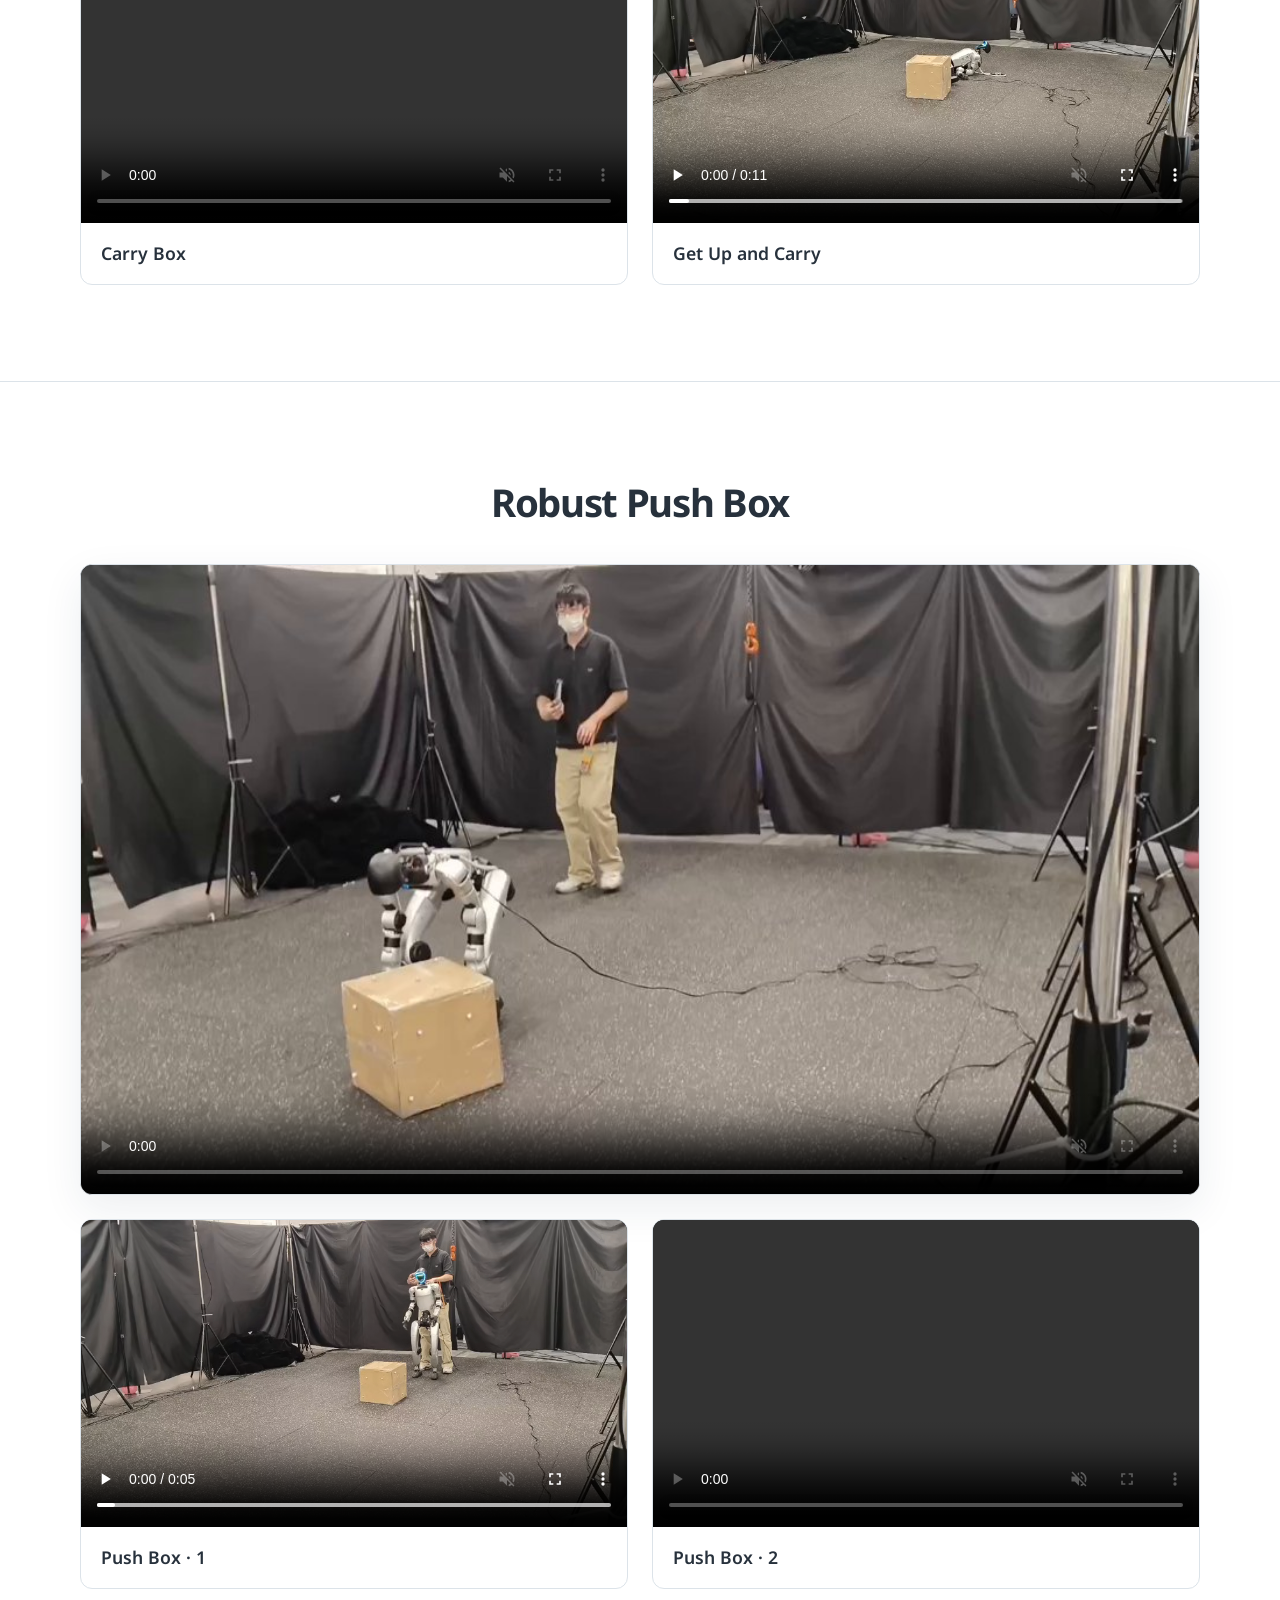
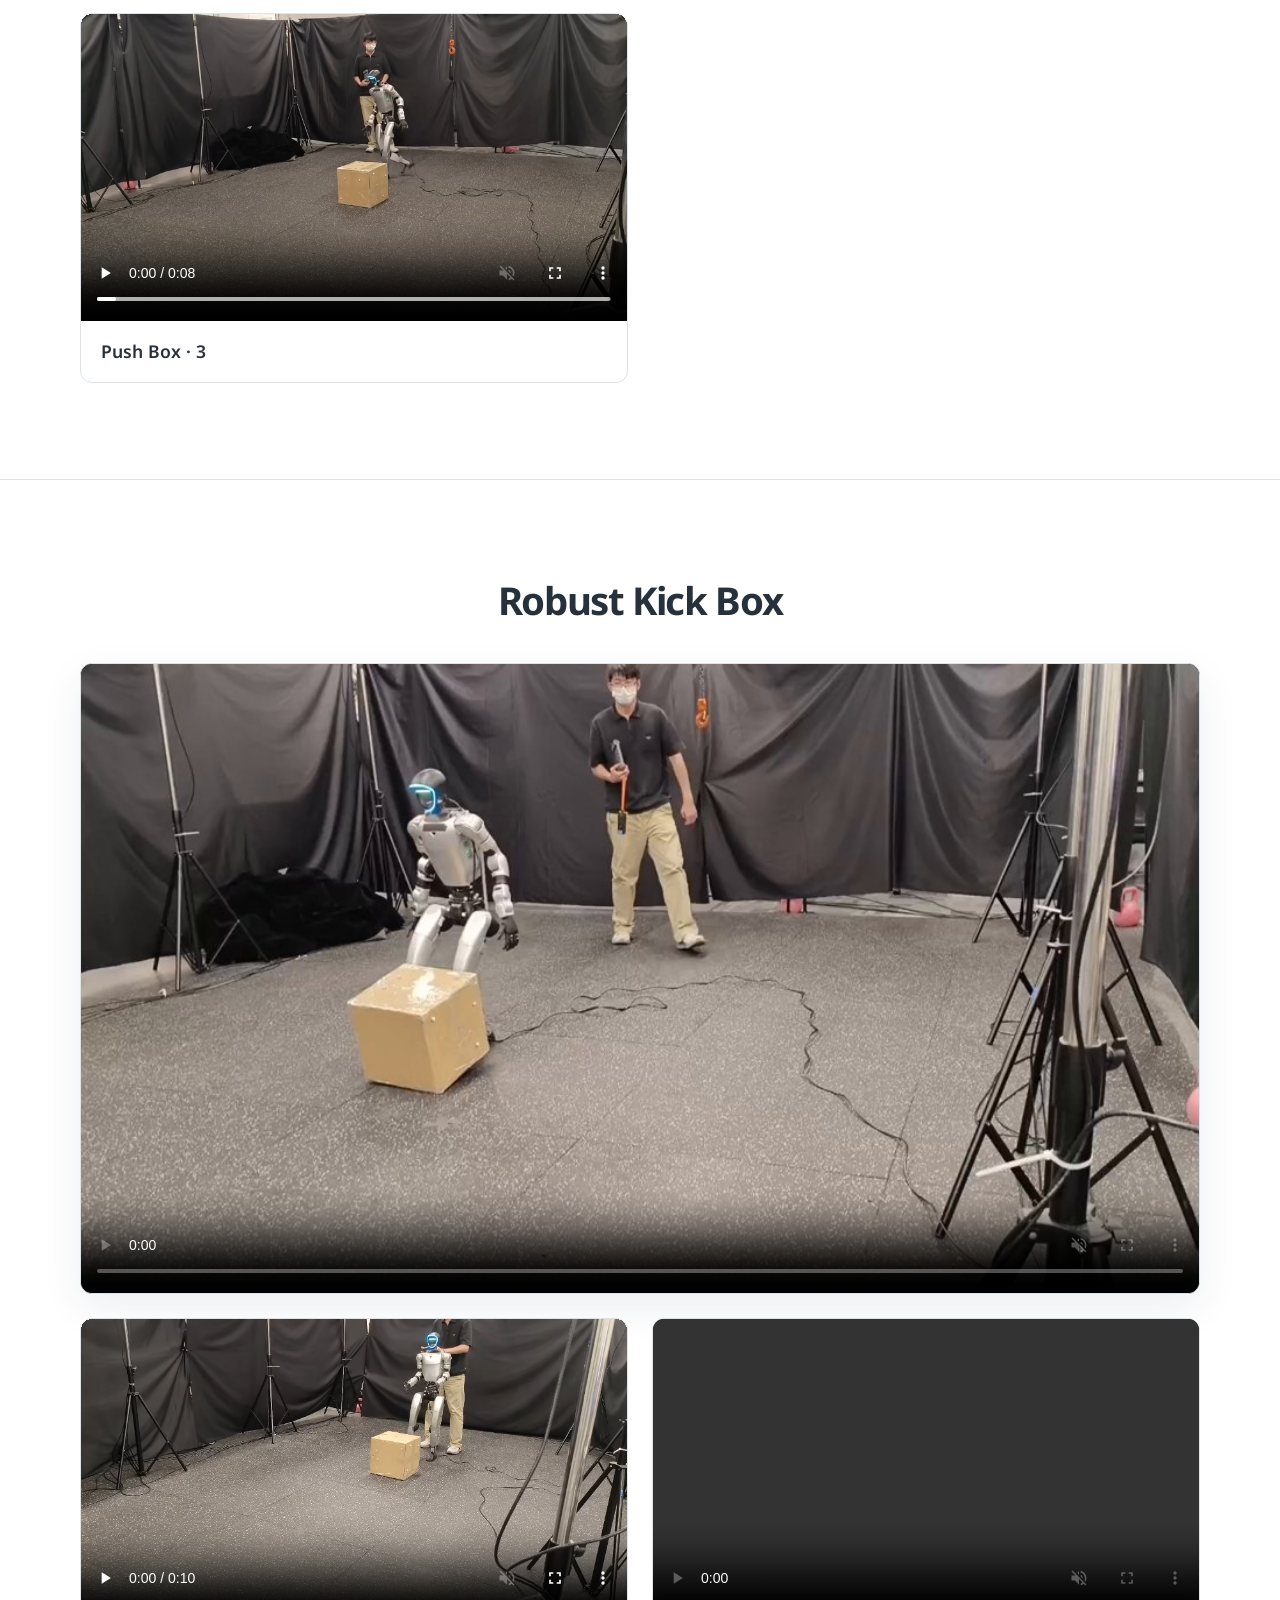
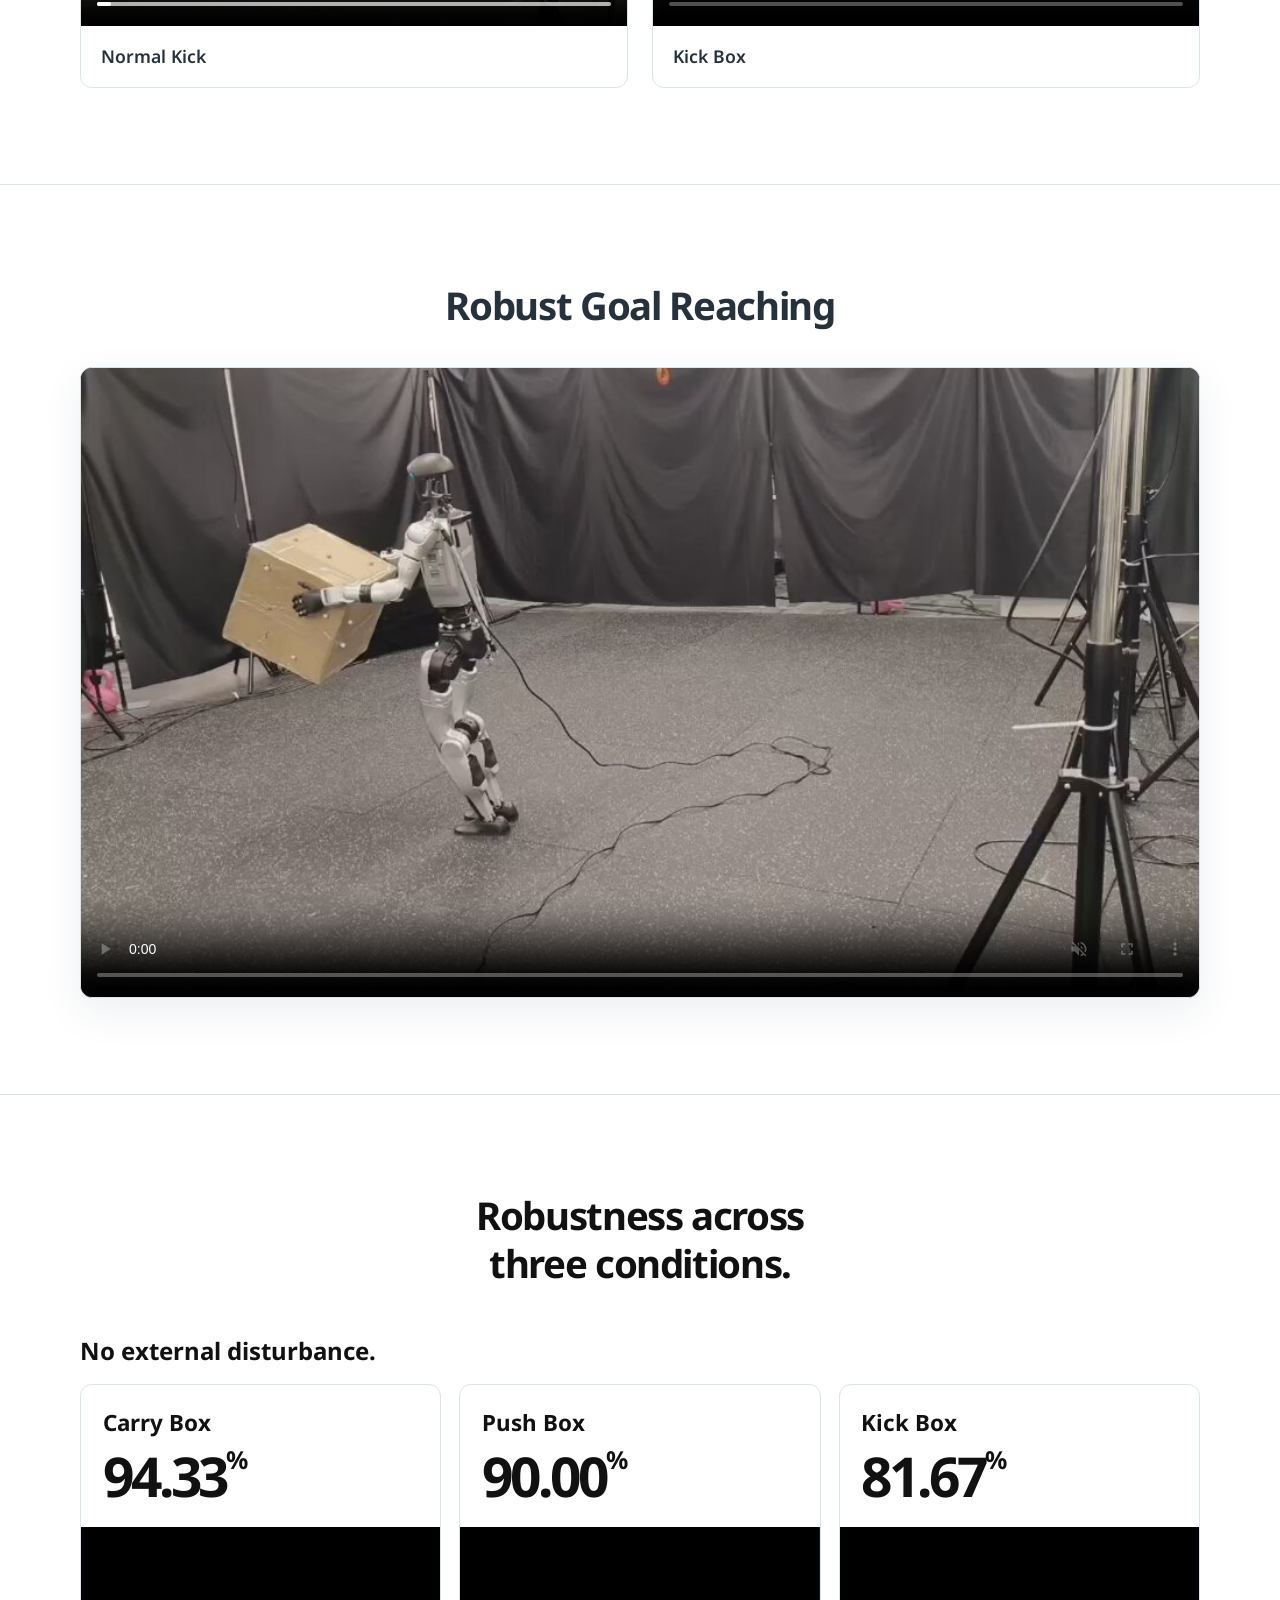
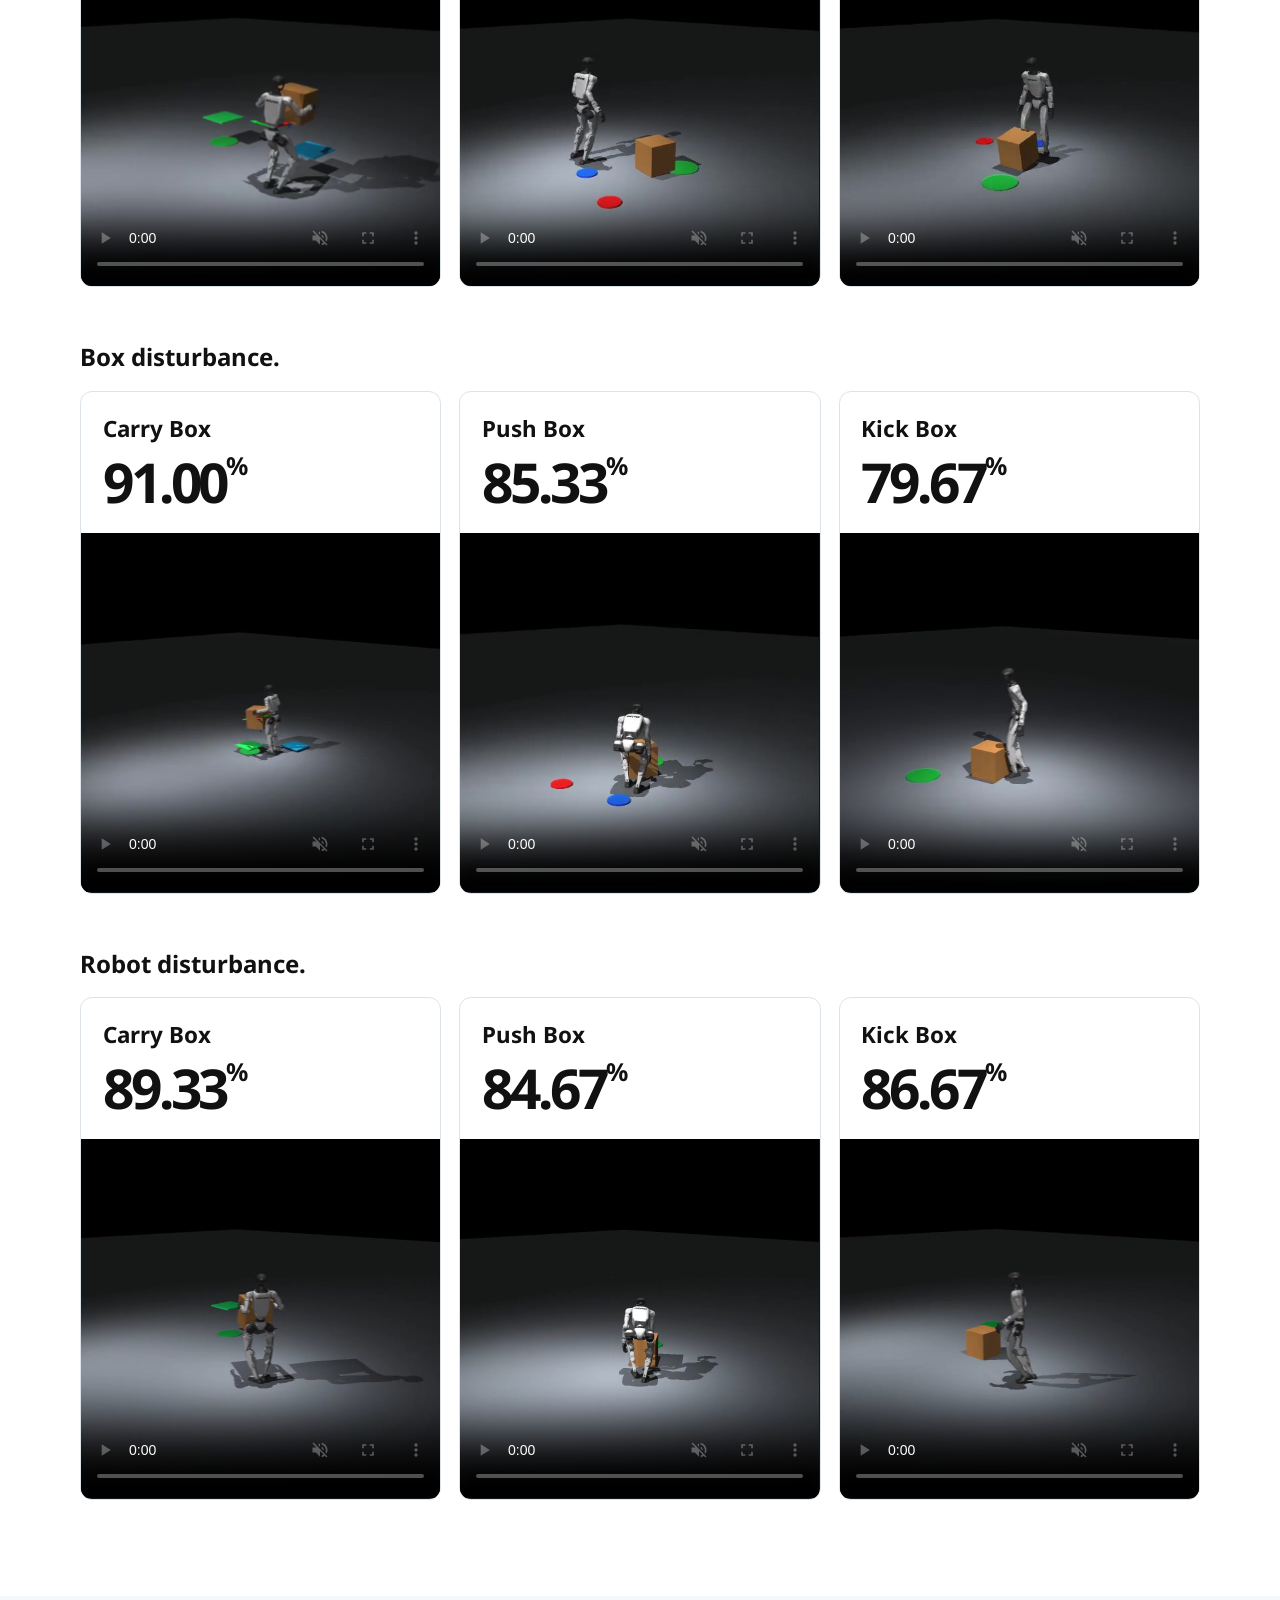
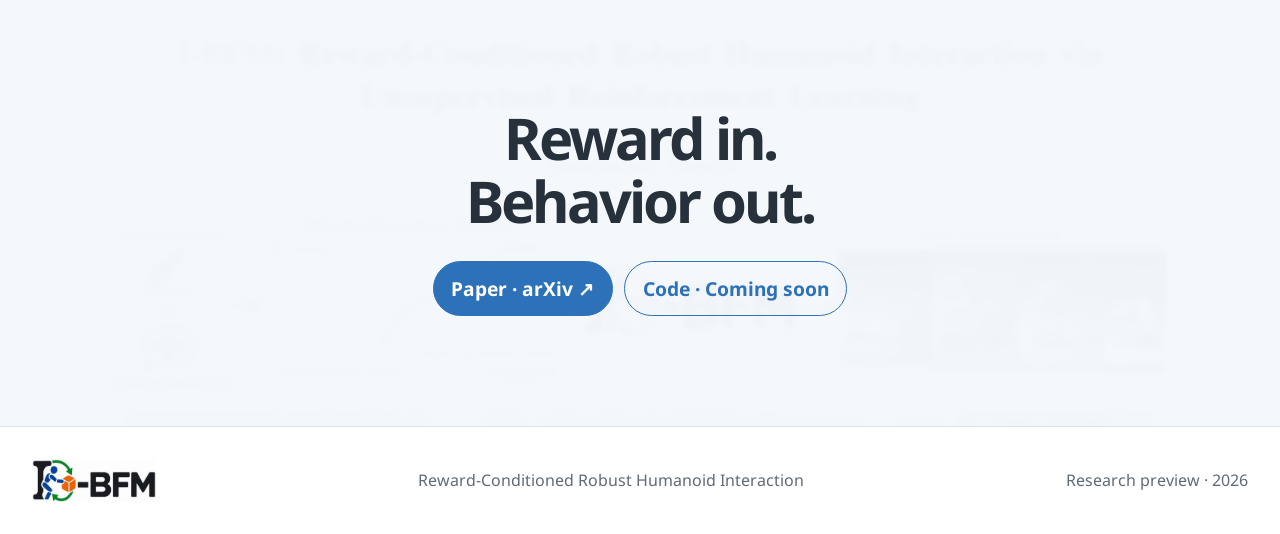
==== commit 2502666d: "Trim kick intro and add unique push1 recording" ====
--- a/index.html
+++ b/index.html
@@ -171,6 +171,10 @@
               <video src="static/video/push/push2-1.mp4" data-autoplay-on-view loop muted playsinline controls preload="metadata" aria-label="Push Box · 2 video"></video>
               <figcaption>Push Box · 2</figcaption>
             </figure>
+<figure class="showcase-clip">
+              <video src="static/video/push/push1-2.mp4" data-autoplay-on-view loop muted playsinline controls preload="metadata" aria-label="Push Box · 3 video"></video>
+              <figcaption>Push Box · 3</figcaption>
+            </figure>
         </div>
       </section>
 
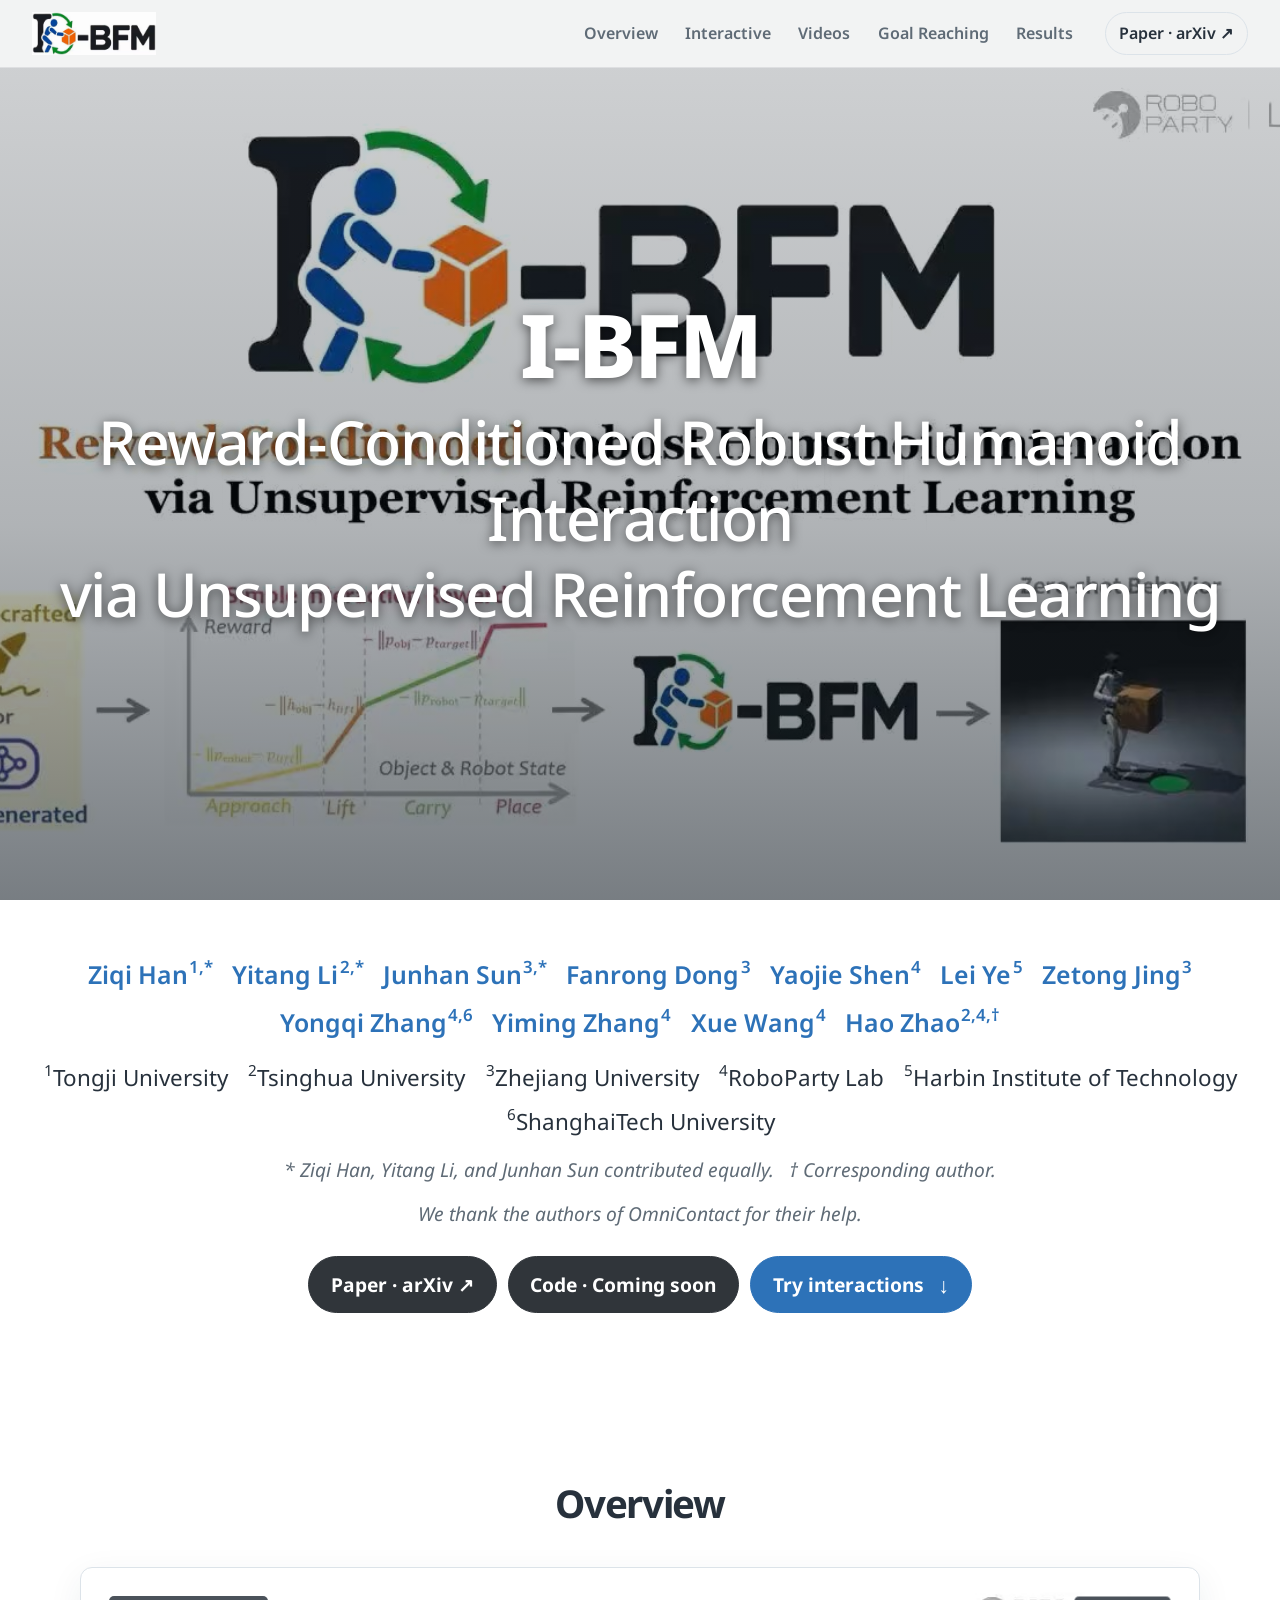
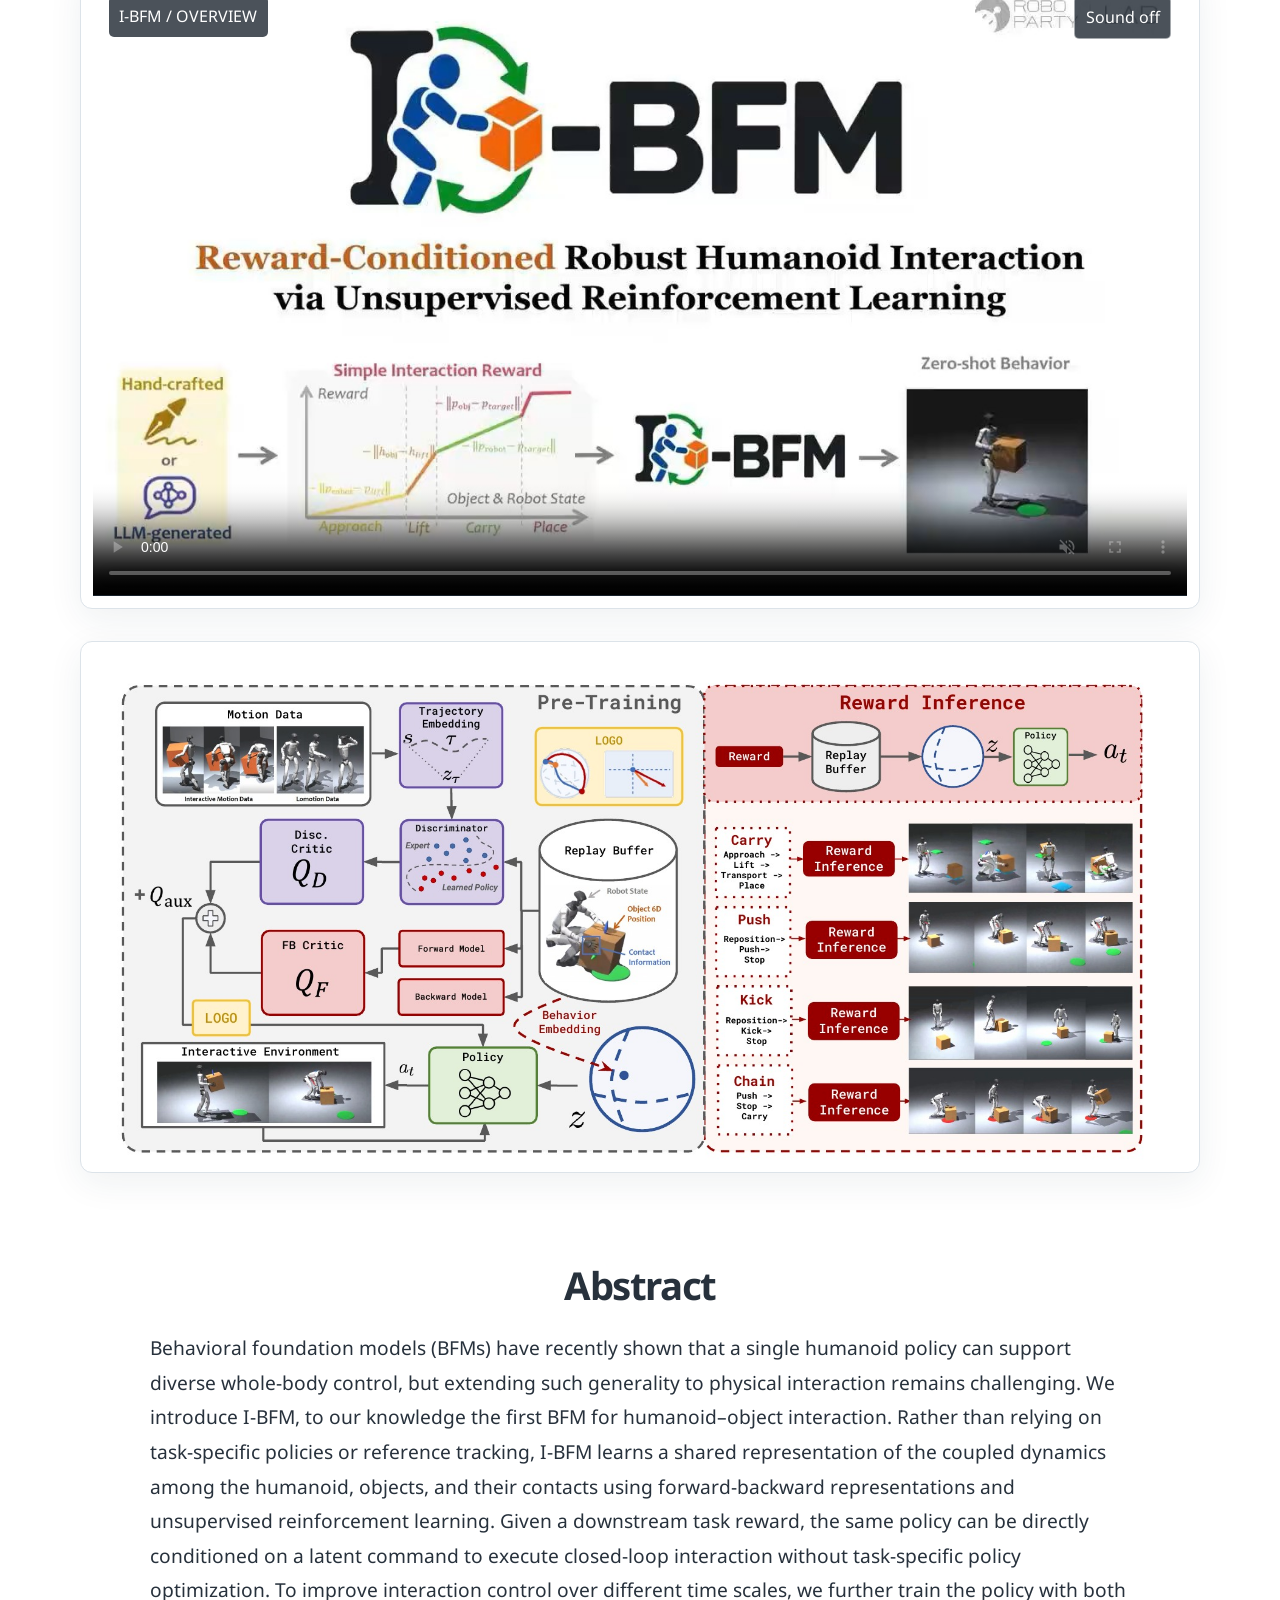
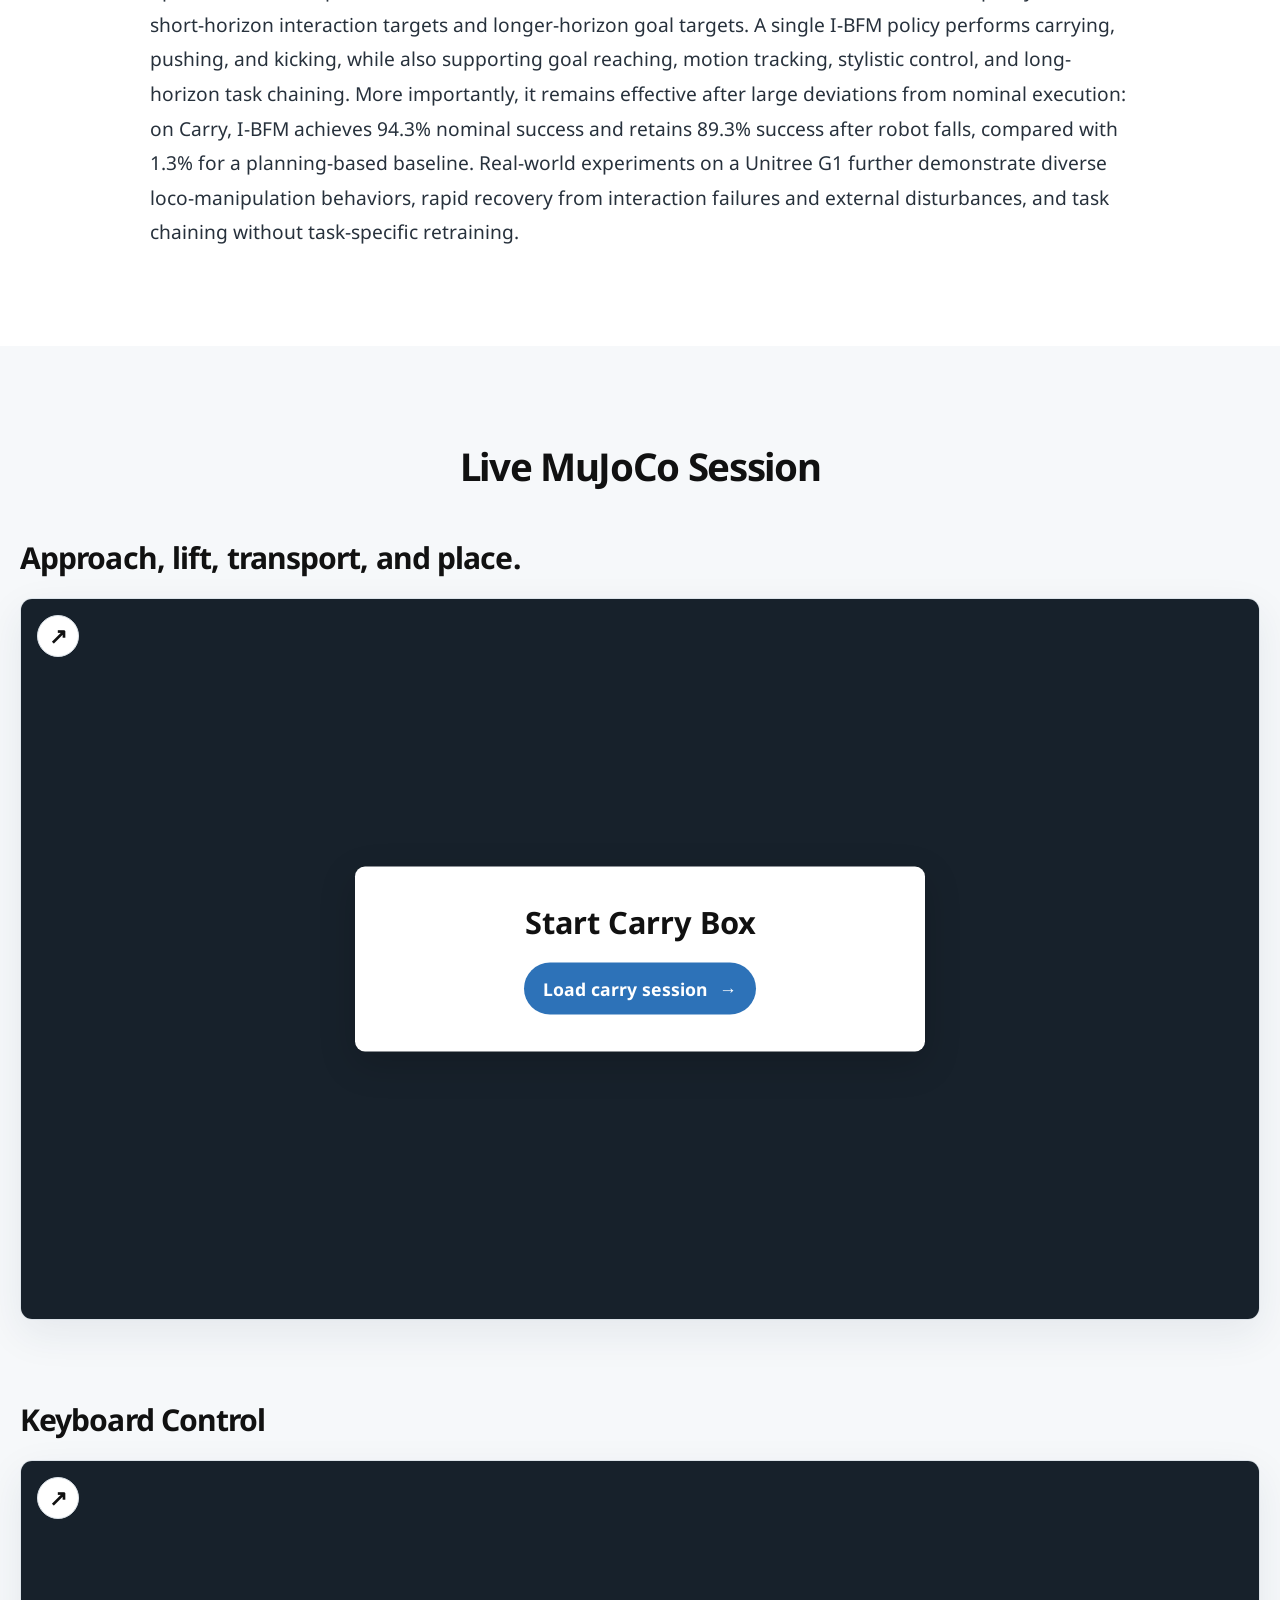
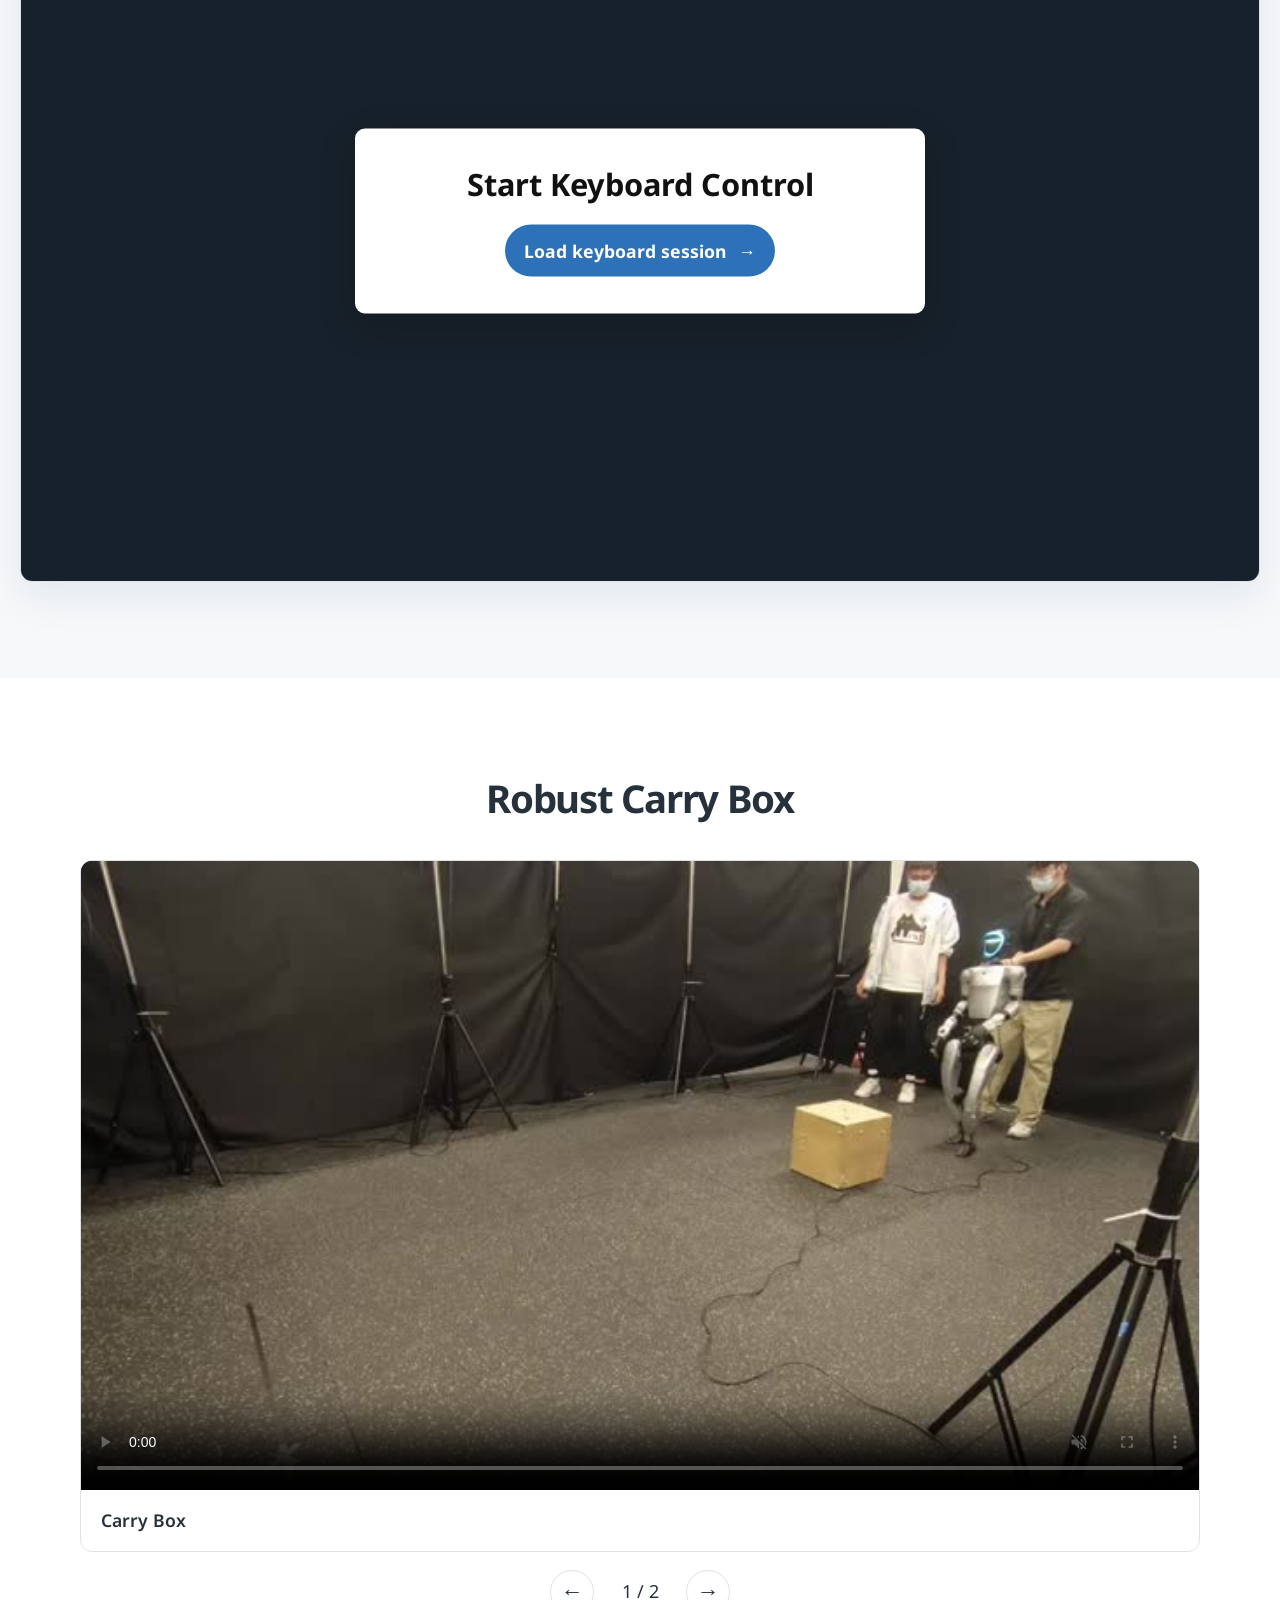
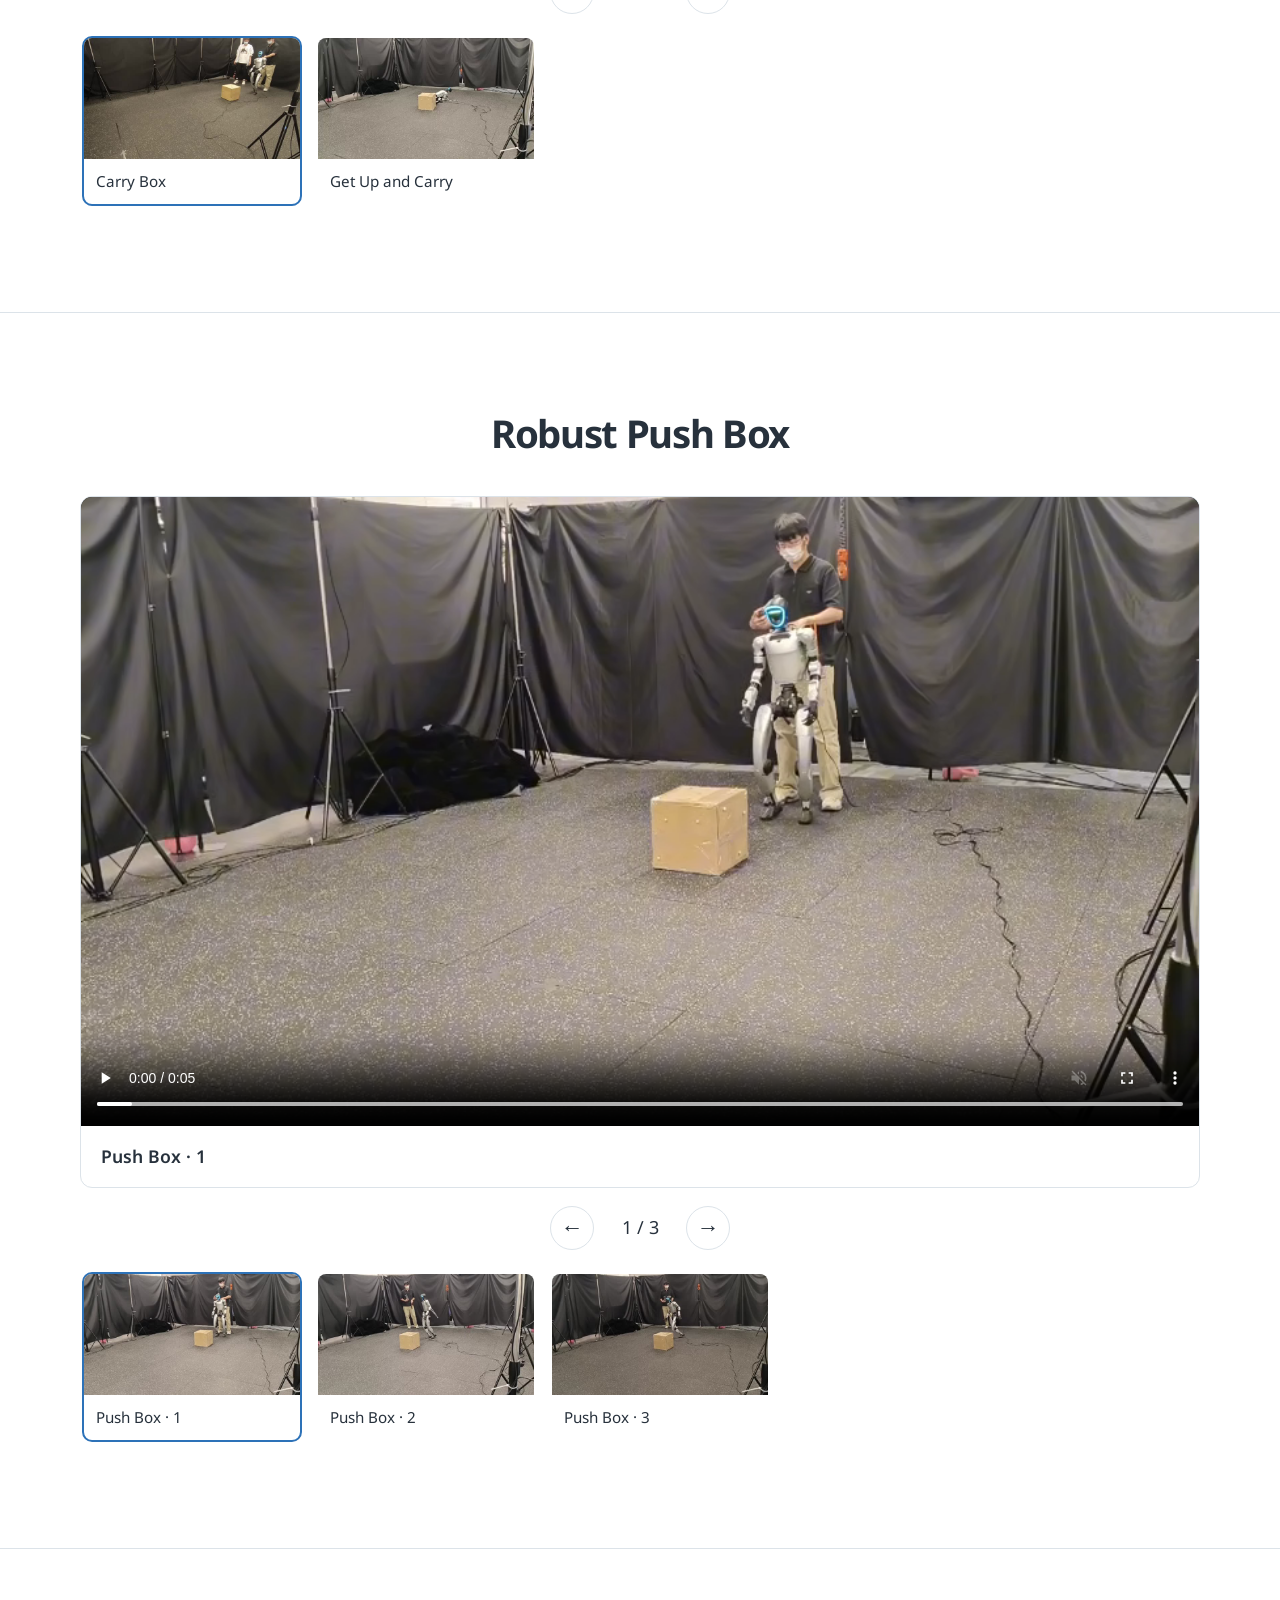
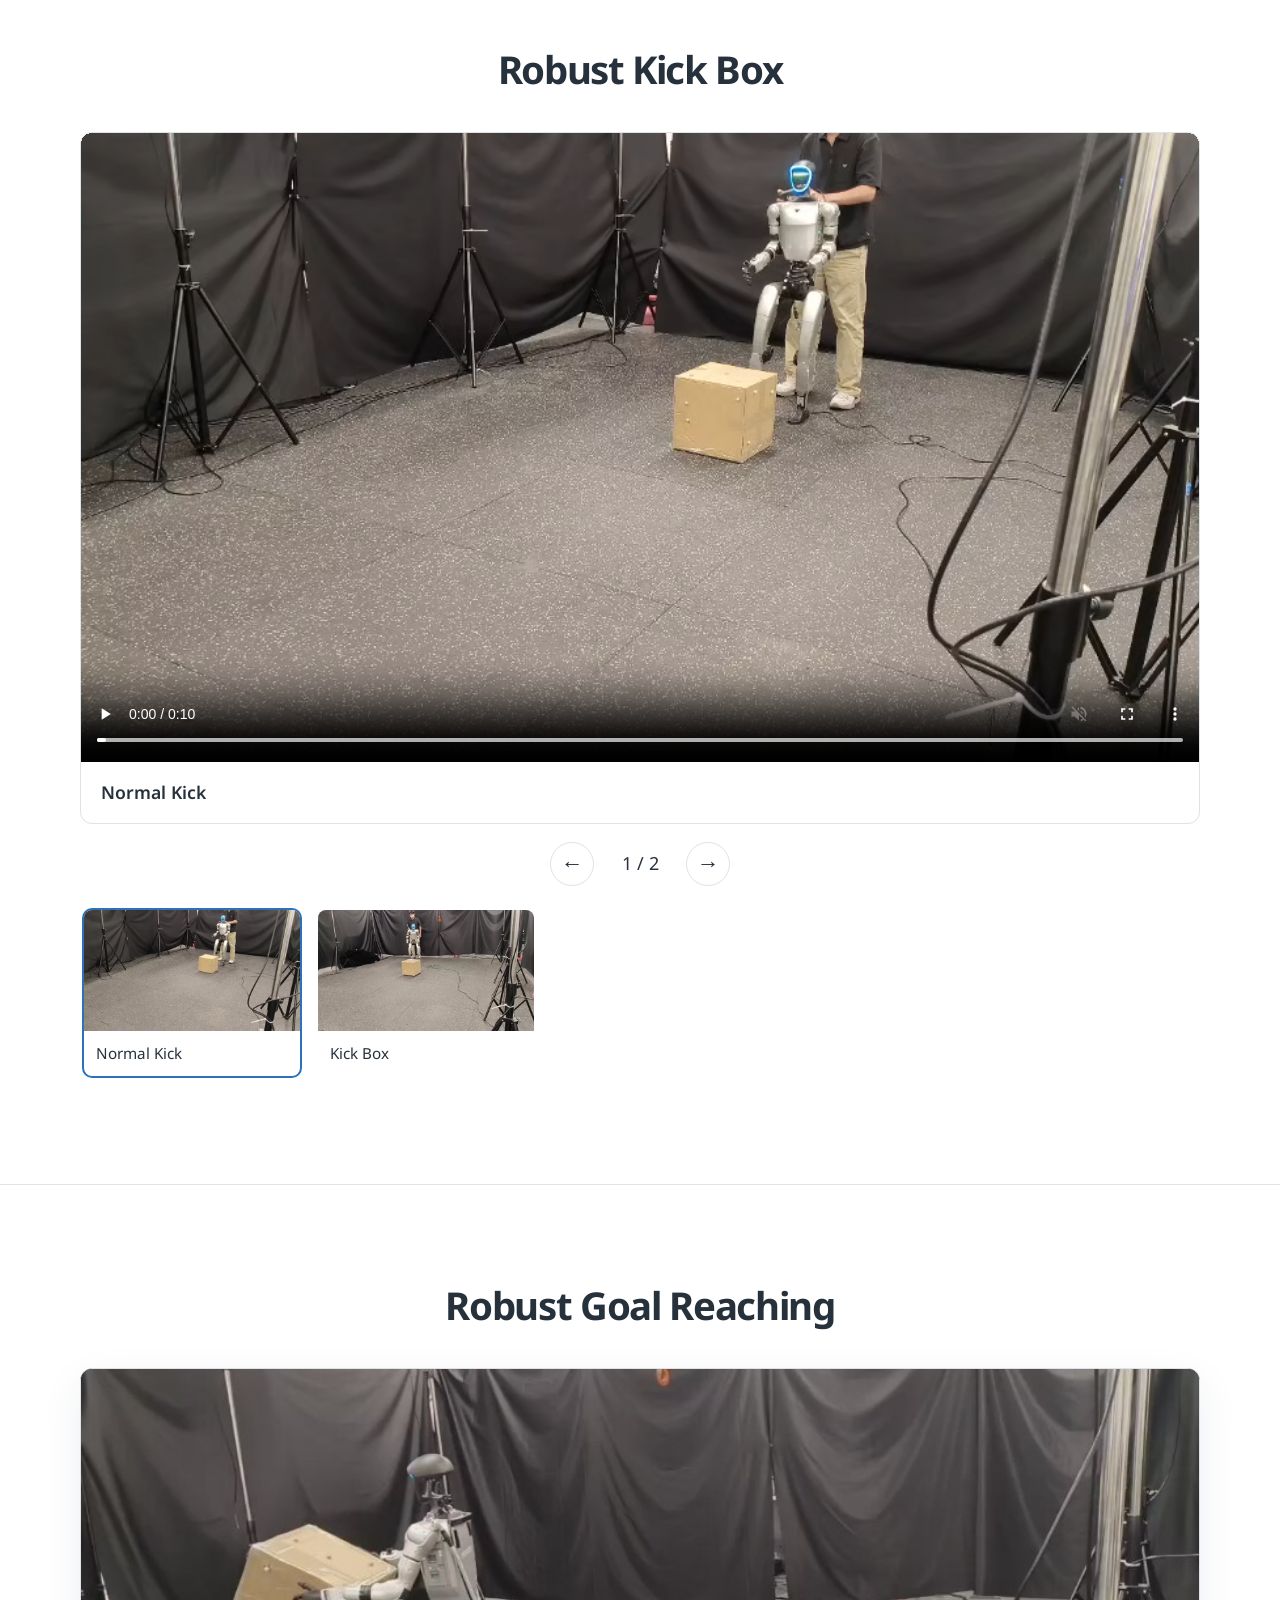
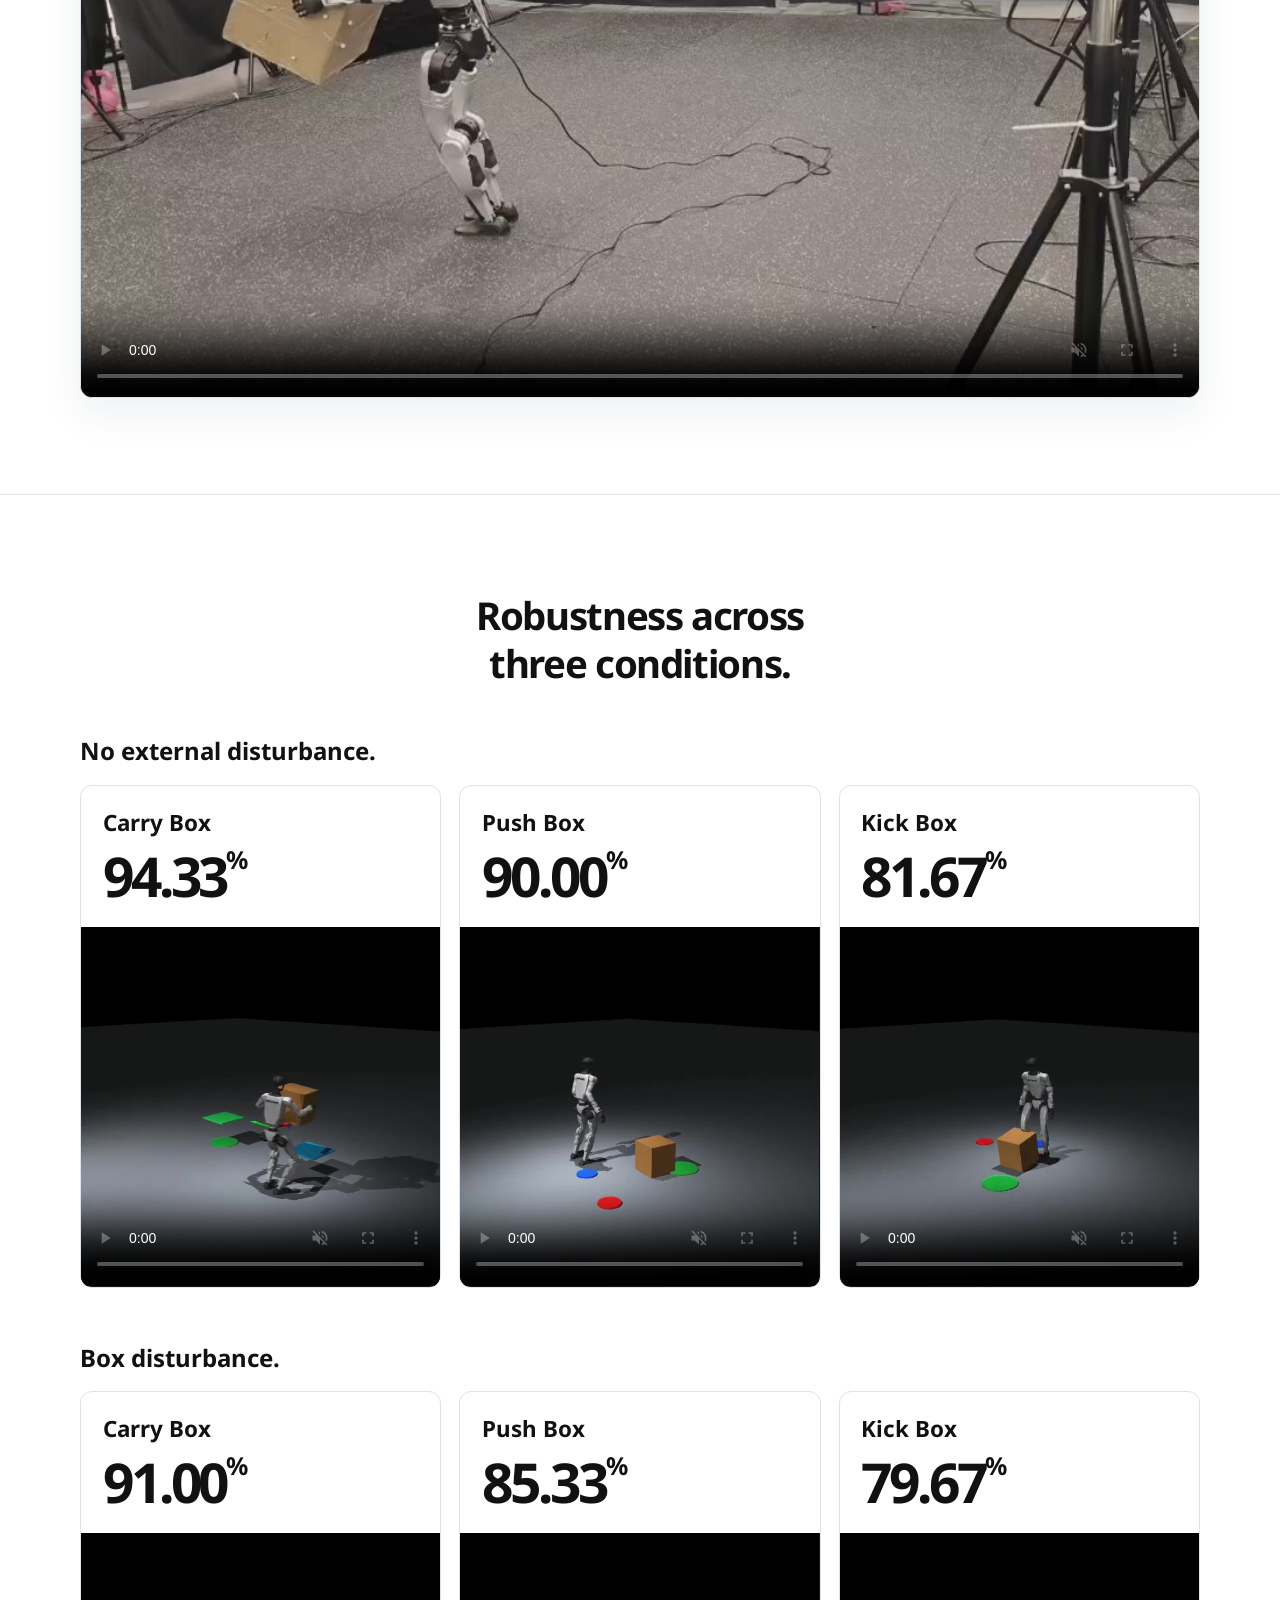
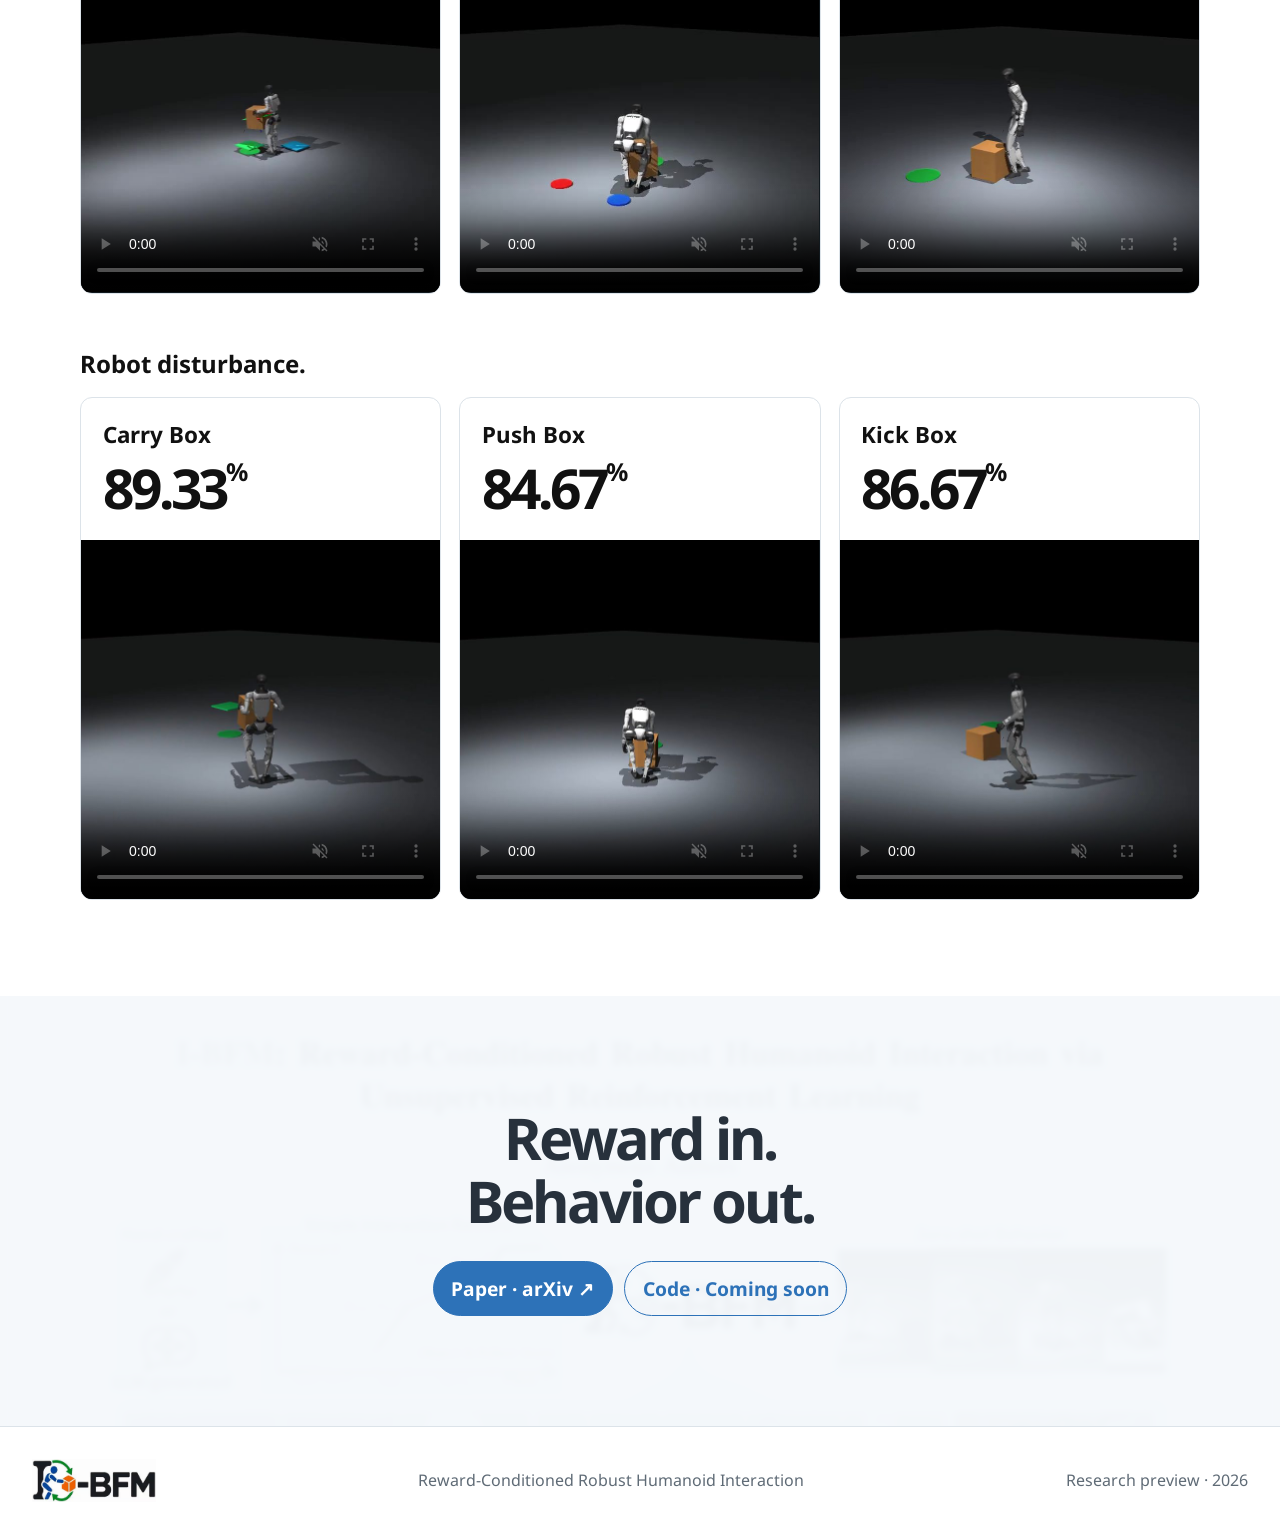
==== commit 4c6416e8: "Replace original task showcases with new video galleries" ====
--- a/index.html
+++ b/index.html
@@ -142,56 +142,102 @@
 
       <section class="section light showcase-section" id="robust-carry-box">
         <h2 class="section-title reveal">Robust Carry Box</h2>
-        <div class="showcase-video-frame reveal">
-          <video src="static/video/robust-carry-box.mp4" poster="static/video/robust-carry-box-poster.jpg" data-autoplay-on-view loop muted playsinline controls preload="none" aria-label="Robust Carry Box video"></video>
-        </div>
-        <div class="showcase-clips reveal">
-            <figure class="showcase-clip">
-              <video src="static/video/carry/carry-1.mp4" data-autoplay-on-view loop muted playsinline controls preload="metadata" aria-label="Carry Box video"></video>
+        <div class="video-gallery reveal" data-video-gallery aria-label="Carry Box video gallery">
+          <div class="gallery-stage">
+            <figure class="gallery-slide" id="carry-clip-0">
+              <video src="static/video/carry/carry-1.mp4" poster="static/video/carry/carry-1-poster.jpg" controls data-autoplay-on-view loop muted playsinline preload="none" aria-label="Carry Box video"></video>
               <figcaption>Carry Box</figcaption>
             </figure>
-            <figure class="showcase-clip">
-              <video src="static/video/carry/getup-and-carry-1.mp4" data-autoplay-on-view loop muted playsinline controls preload="metadata" aria-label="Get Up and Carry video"></video>
+            <figure class="gallery-slide" id="carry-clip-1" hidden>
+              <video src="static/video/carry/getup-and-carry-1.mp4" poster="static/video/carry/getup-and-carry-1-poster.jpg" controls data-autoplay-on-view loop muted playsinline preload="none" aria-label="Get Up and Carry video"></video>
               <figcaption>Get Up and Carry</figcaption>
             </figure>
+          </div>
+          <div class="gallery-navigation">
+            <button class="gallery-arrow" type="button" data-gallery-step="-1" aria-label="Previous Carry Box video">←</button>
+            <span class="gallery-counter" aria-live="polite">1 / 2</span>
+            <button class="gallery-arrow" type="button" data-gallery-step="1" aria-label="Next Carry Box video">→</button>
+          </div>
+          <div class="gallery-thumbnails">
+            <button class="gallery-thumbnail" type="button" data-gallery-index="0" aria-controls="carry-clip-0" aria-current="true" aria-label="Show Carry Box">
+              <img src="static/video/carry/carry-1-poster.jpg" alt="" loading="lazy" />
+              <span>Carry Box</span>
+            </button>
+            <button class="gallery-thumbnail" type="button" data-gallery-index="1" aria-controls="carry-clip-1" aria-current="false" aria-label="Show Get Up and Carry">
+              <img src="static/video/carry/getup-and-carry-1-poster.jpg" alt="" loading="lazy" />
+              <span>Get Up and Carry</span>
+            </button>
+          </div>
         </div>
       </section>
 
       <section class="section light showcase-section" id="robust-push-box">
         <h2 class="section-title reveal">Robust Push Box</h2>
-        <div class="showcase-video-frame reveal">
-          <video src="static/video/robust-push-box.mp4" poster="static/video/robust-push-box-poster.jpg" data-autoplay-on-view loop muted playsinline controls preload="none" aria-label="Robust Push Box video"></video>
-        </div>
-        <div class="showcase-clips reveal">
-            <figure class="showcase-clip">
-              <video src="static/video/push/push-1.mp4" data-autoplay-on-view loop muted playsinline controls preload="metadata" aria-label="Push Box · 1 video"></video>
+        <div class="video-gallery reveal" data-video-gallery aria-label="Push Box video gallery">
+          <div class="gallery-stage">
+            <figure class="gallery-slide" id="push-clip-0">
+              <video src="static/video/push/push-1.mp4" poster="static/video/push/push-1-poster.jpg" controls data-autoplay-on-view loop muted playsinline preload="none" aria-label="Push Box · 1 video"></video>
               <figcaption>Push Box · 1</figcaption>
             </figure>
-            <figure class="showcase-clip">
-              <video src="static/video/push/push2-1.mp4" data-autoplay-on-view loop muted playsinline controls preload="metadata" aria-label="Push Box · 2 video"></video>
+            <figure class="gallery-slide" id="push-clip-1" hidden>
+              <video src="static/video/push/push2-1.mp4" poster="static/video/push/push2-1-poster.jpg" controls data-autoplay-on-view loop muted playsinline preload="none" aria-label="Push Box · 2 video"></video>
               <figcaption>Push Box · 2</figcaption>
             </figure>
-<figure class="showcase-clip">
-              <video src="static/video/push/push1-2.mp4" data-autoplay-on-view loop muted playsinline controls preload="metadata" aria-label="Push Box · 3 video"></video>
+            <figure class="gallery-slide" id="push-clip-2" hidden>
+              <video src="static/video/push/push1-2.mp4" poster="static/video/push/push1-2-poster.jpg" controls data-autoplay-on-view loop muted playsinline preload="none" aria-label="Push Box · 3 video"></video>
               <figcaption>Push Box · 3</figcaption>
             </figure>
+          </div>
+          <div class="gallery-navigation">
+            <button class="gallery-arrow" type="button" data-gallery-step="-1" aria-label="Previous Push Box video">←</button>
+            <span class="gallery-counter" aria-live="polite">1 / 3</span>
+            <button class="gallery-arrow" type="button" data-gallery-step="1" aria-label="Next Push Box video">→</button>
+          </div>
+          <div class="gallery-thumbnails">
+            <button class="gallery-thumbnail" type="button" data-gallery-index="0" aria-controls="push-clip-0" aria-current="true" aria-label="Show Push Box · 1">
+              <img src="static/video/push/push-1-poster.jpg" alt="" loading="lazy" />
+              <span>Push Box · 1</span>
+            </button>
+            <button class="gallery-thumbnail" type="button" data-gallery-index="1" aria-controls="push-clip-1" aria-current="false" aria-label="Show Push Box · 2">
+              <img src="static/video/push/push2-1-poster.jpg" alt="" loading="lazy" />
+              <span>Push Box · 2</span>
+            </button>
+            <button class="gallery-thumbnail" type="button" data-gallery-index="2" aria-controls="push-clip-2" aria-current="false" aria-label="Show Push Box · 3">
+              <img src="static/video/push/push1-2-poster.jpg" alt="" loading="lazy" />
+              <span>Push Box · 3</span>
+            </button>
+          </div>
         </div>
       </section>
 
       <section class="section light showcase-section" id="robust-kick-box">
         <h2 class="section-title reveal">Robust Kick Box</h2>
-        <div class="showcase-video-frame reveal">
-          <video src="static/video/robust-kick-box.mp4" poster="static/video/robust-kick-box-poster.jpg" data-autoplay-on-view loop muted playsinline controls preload="none" aria-label="Robust Kick Box video"></video>
-        </div>
-        <div class="showcase-clips reveal">
-            <figure class="showcase-clip">
-              <video src="static/video/kick/normal-kick-1.mp4" data-autoplay-on-view loop muted playsinline controls preload="metadata" aria-label="Normal Kick video"></video>
+        <div class="video-gallery reveal" data-video-gallery aria-label="Kick Box video gallery">
+          <div class="gallery-stage">
+            <figure class="gallery-slide" id="kick-clip-0">
+              <video src="static/video/kick/normal-kick-1.mp4" poster="static/video/kick/normal-kick-1-poster.jpg" controls data-autoplay-on-view loop muted playsinline preload="none" aria-label="Normal Kick video"></video>
               <figcaption>Normal Kick</figcaption>
             </figure>
-            <figure class="showcase-clip">
-              <video src="static/video/kick/kick1-1.mp4" data-autoplay-on-view loop muted playsinline controls preload="metadata" aria-label="Kick Box video"></video>
+            <figure class="gallery-slide" id="kick-clip-1" hidden>
+              <video src="static/video/kick/kick1-1.mp4" poster="static/video/kick/kick1-1-poster.jpg" controls data-autoplay-on-view loop muted playsinline preload="none" aria-label="Kick Box video"></video>
               <figcaption>Kick Box</figcaption>
             </figure>
+          </div>
+          <div class="gallery-navigation">
+            <button class="gallery-arrow" type="button" data-gallery-step="-1" aria-label="Previous Kick Box video">←</button>
+            <span class="gallery-counter" aria-live="polite">1 / 2</span>
+            <button class="gallery-arrow" type="button" data-gallery-step="1" aria-label="Next Kick Box video">→</button>
+          </div>
+          <div class="gallery-thumbnails">
+            <button class="gallery-thumbnail" type="button" data-gallery-index="0" aria-controls="kick-clip-0" aria-current="true" aria-label="Show Normal Kick">
+              <img src="static/video/kick/normal-kick-1-poster.jpg" alt="" loading="lazy" />
+              <span>Normal Kick</span>
+            </button>
+            <button class="gallery-thumbnail" type="button" data-gallery-index="1" aria-controls="kick-clip-1" aria-current="false" aria-label="Show Kick Box">
+              <img src="static/video/kick/kick1-1-poster.jpg" alt="" loading="lazy" />
+              <span>Kick Box</span>
+            </button>
+          </div>
         </div>
       </section>
 
--- a/static/css/site.css
+++ b/static/css/site.css
@@ -133,10 +133,22 @@
 .showcase-video-frame { max-width: 1120px; margin: 2.4rem auto 0; overflow: hidden; border: 1px solid var(--line); border-radius: 12px; background: #11191e; box-shadow: 0 14px 40px rgba(31, 52, 72, .08); }
 .showcase-video-frame video { width: 100%; max-height: 75vh; object-fit: contain; }
 
-.showcase-clips { display: grid; grid-template-columns: repeat(2, minmax(0, 1fr)); gap: 24px; max-width: 1120px; margin: 24px auto 0; }
-.showcase-clip { min-width: 0; margin: 0; overflow: hidden; border: 1px solid var(--line); border-radius: 12px; background: white; }
-.showcase-clip video { display: block; width: 100%; aspect-ratio: 16 / 9; object-fit: contain; background: #11191e; }
-.showcase-clip figcaption { padding: 16px 20px; color: var(--ink); font-size: 1.1rem; font-weight: 600; }
+.video-gallery { max-width: 1120px; margin: 2.4rem auto 0; }
+.gallery-stage { overflow: hidden; border: 1px solid var(--line); border-radius: 12px; background: white; }
+.gallery-slide { margin: 0; }
+.gallery-slide[hidden] { display: none; }
+.gallery-slide video { width: 100%; aspect-ratio: 16 / 9; max-height: 70vh; object-fit: contain; background: #11191e; }
+.gallery-slide figcaption { padding: 16px 20px; color: var(--ink); font-size: 1.1rem; font-weight: 600; }
+.gallery-navigation { display: flex; align-items: center; justify-content: center; gap: 20px; margin: 18px 0; }
+.gallery-arrow { width: 44px; height: 44px; border: 1px solid var(--line); border-radius: 50%; background: white; color: var(--ink); font-size: 1.4rem; cursor: pointer; }
+.gallery-arrow:hover { border-color: var(--blue); color: var(--blue); }
+.gallery-counter { min-width: 52px; text-align: center; font-variant-numeric: tabular-nums; }
+.gallery-thumbnails { display: flex; gap: 14px; overflow-x: auto; padding: 4px 2px 10px; }
+.gallery-thumbnail { flex: 0 0 clamp(140px, 22vw, 220px); padding: 0; overflow: hidden; border: 2px solid transparent; border-radius: 10px; background: white; color: var(--ink); text-align: left; cursor: pointer; }
+.gallery-thumbnail[aria-current="true"] { border-color: var(--blue); }
+.gallery-thumbnail img { width: 100%; aspect-ratio: 16 / 9; object-fit: cover; }
+.gallery-thumbnail span { display: block; padding: 10px 12px; font-size: .95rem; }
+.gallery-arrow:focus-visible, .gallery-thumbnail:focus-visible { outline: 3px solid var(--blue); outline-offset: 3px; }
 
 .section-head { max-width: 740px; margin: 0 auto 48px; text-align: center; }
 .section-index { display: block; margin-bottom: .8rem; color: var(--blue); font-size: 1rem; font-weight: 700; letter-spacing: .08em; }
@@ -200,7 +212,7 @@
   .abstract-block { margin-top: 64px; }
   .live-embed { min-height: 560px; }
   .live-placeholder { padding: 1.5rem; }
-  .showcase-clips, .result-grid { grid-template-columns: 1fr; }
+  .result-grid { grid-template-columns: 1fr; }
   .result-scenario + .result-scenario { margin-top: 42px; }
   .closing { min-height: 370px; }
   footer { flex-direction: column; align-items: flex-start; gap: .5rem; padding: 2rem 20px; }
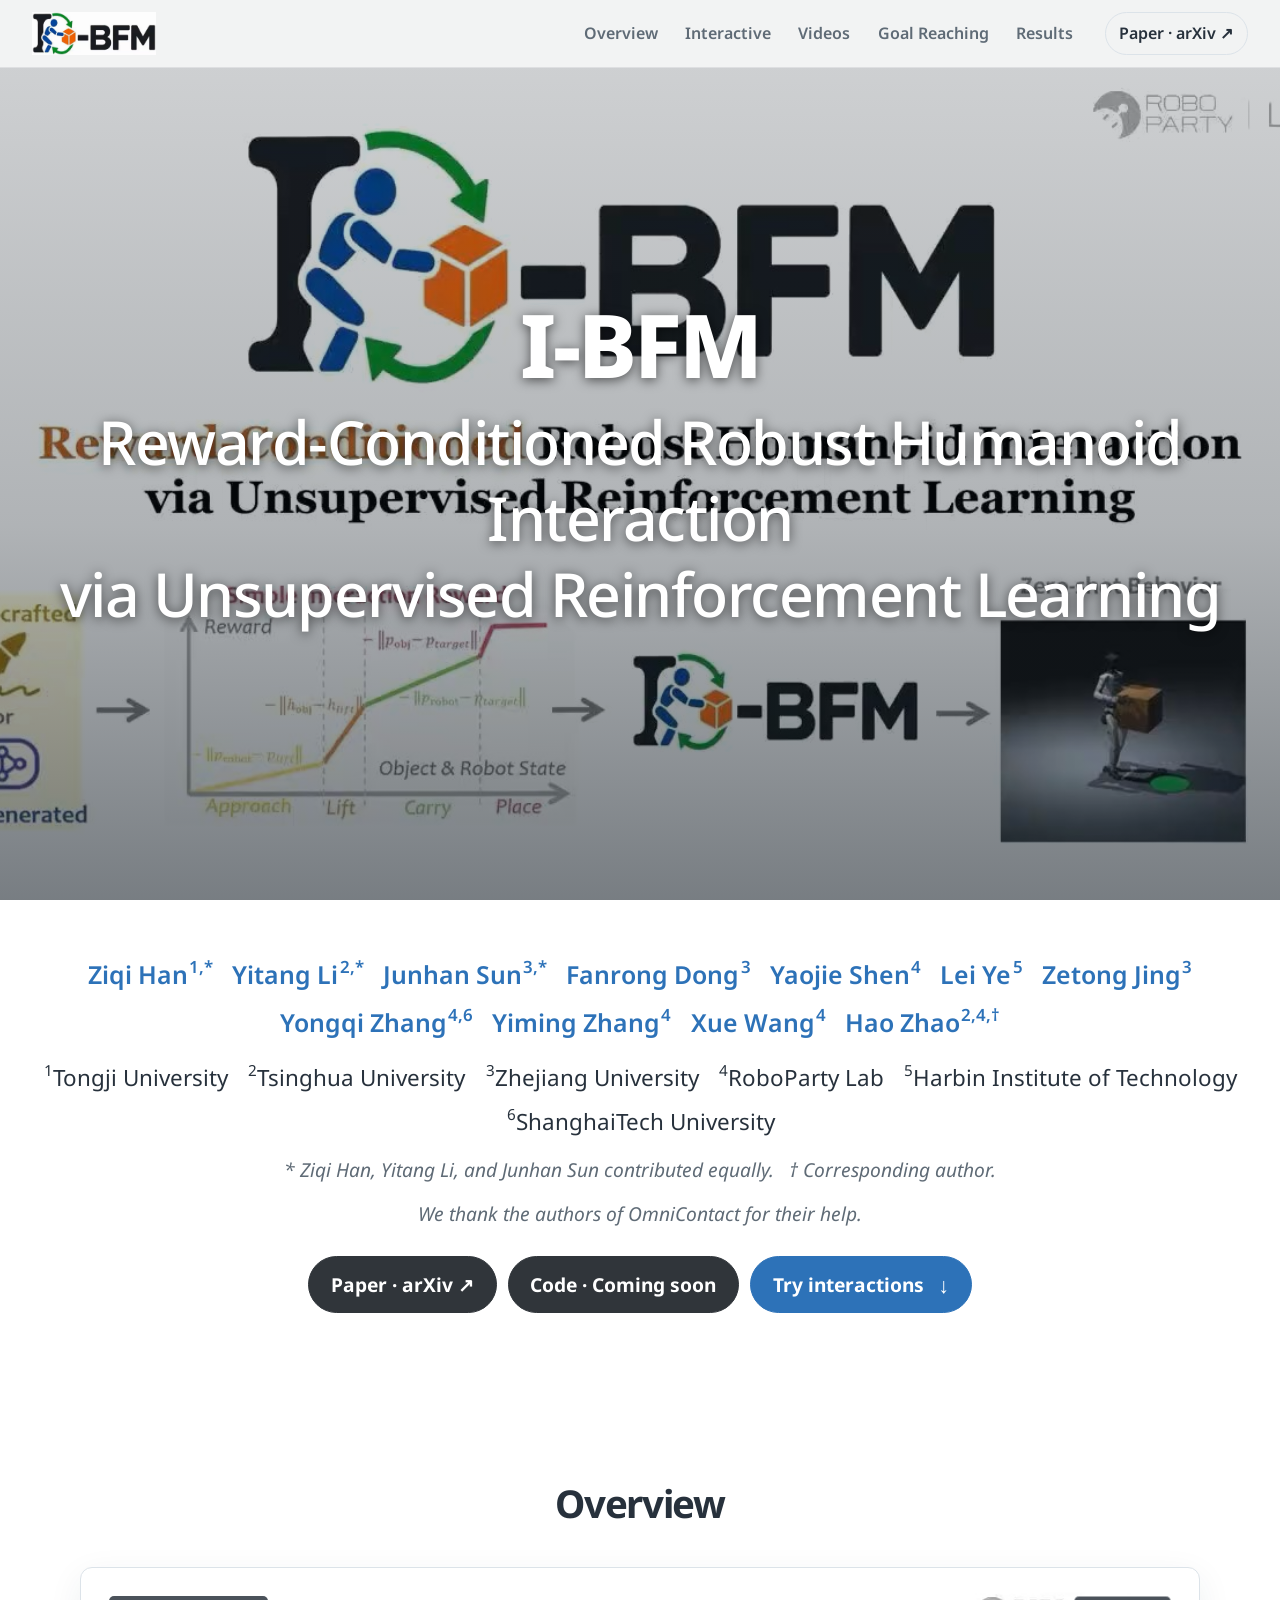
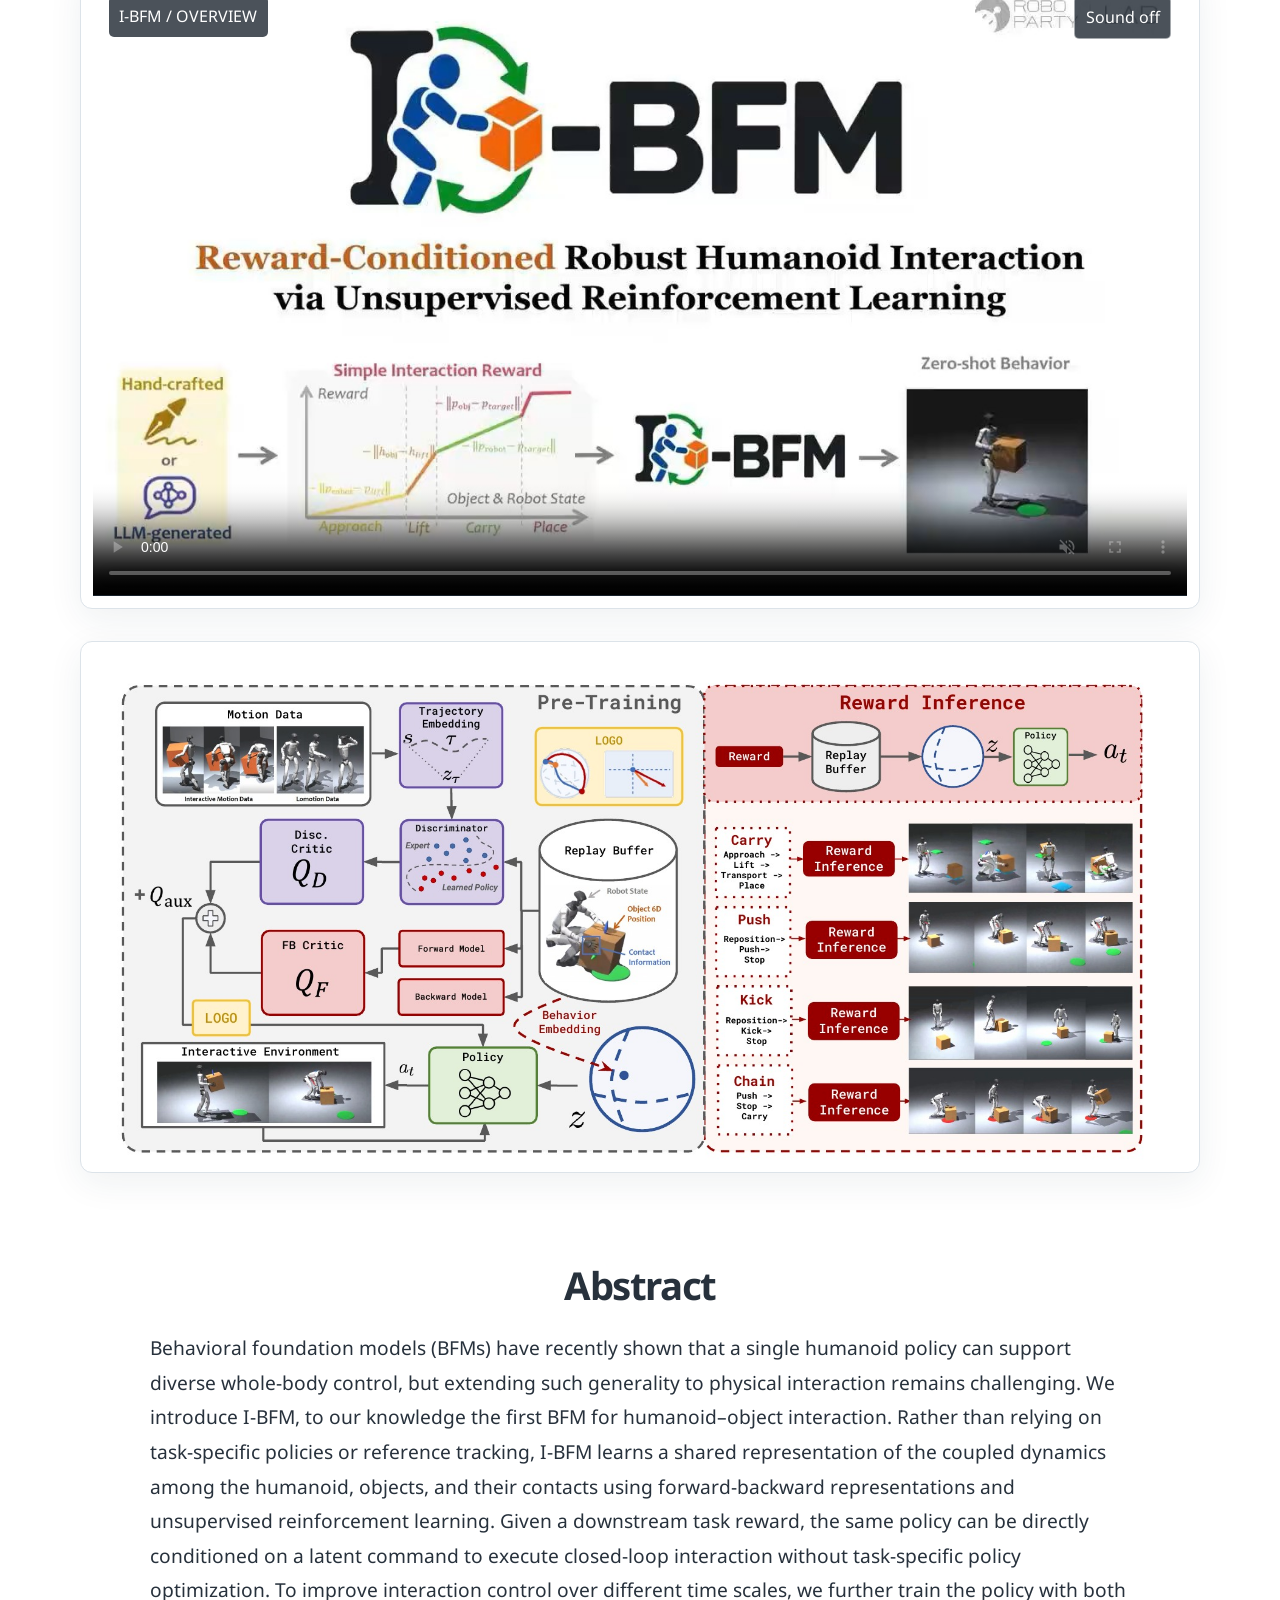
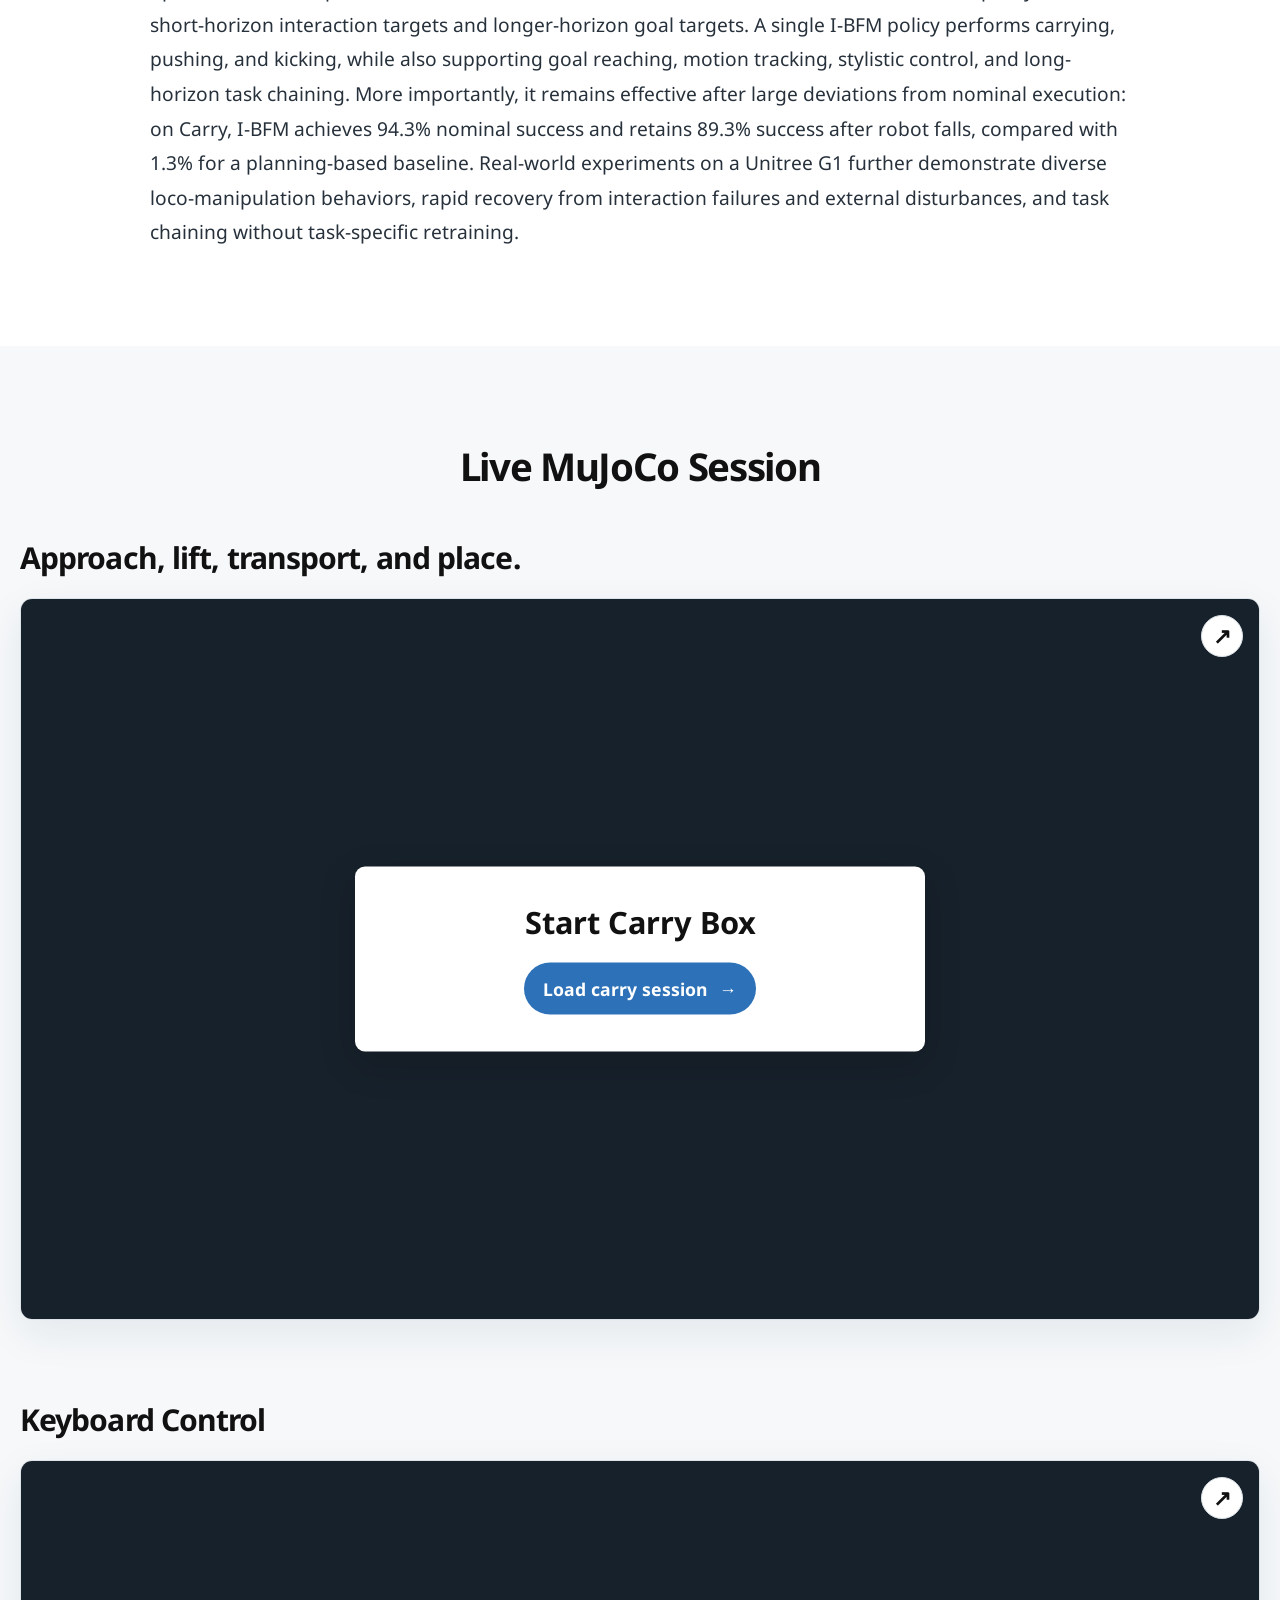
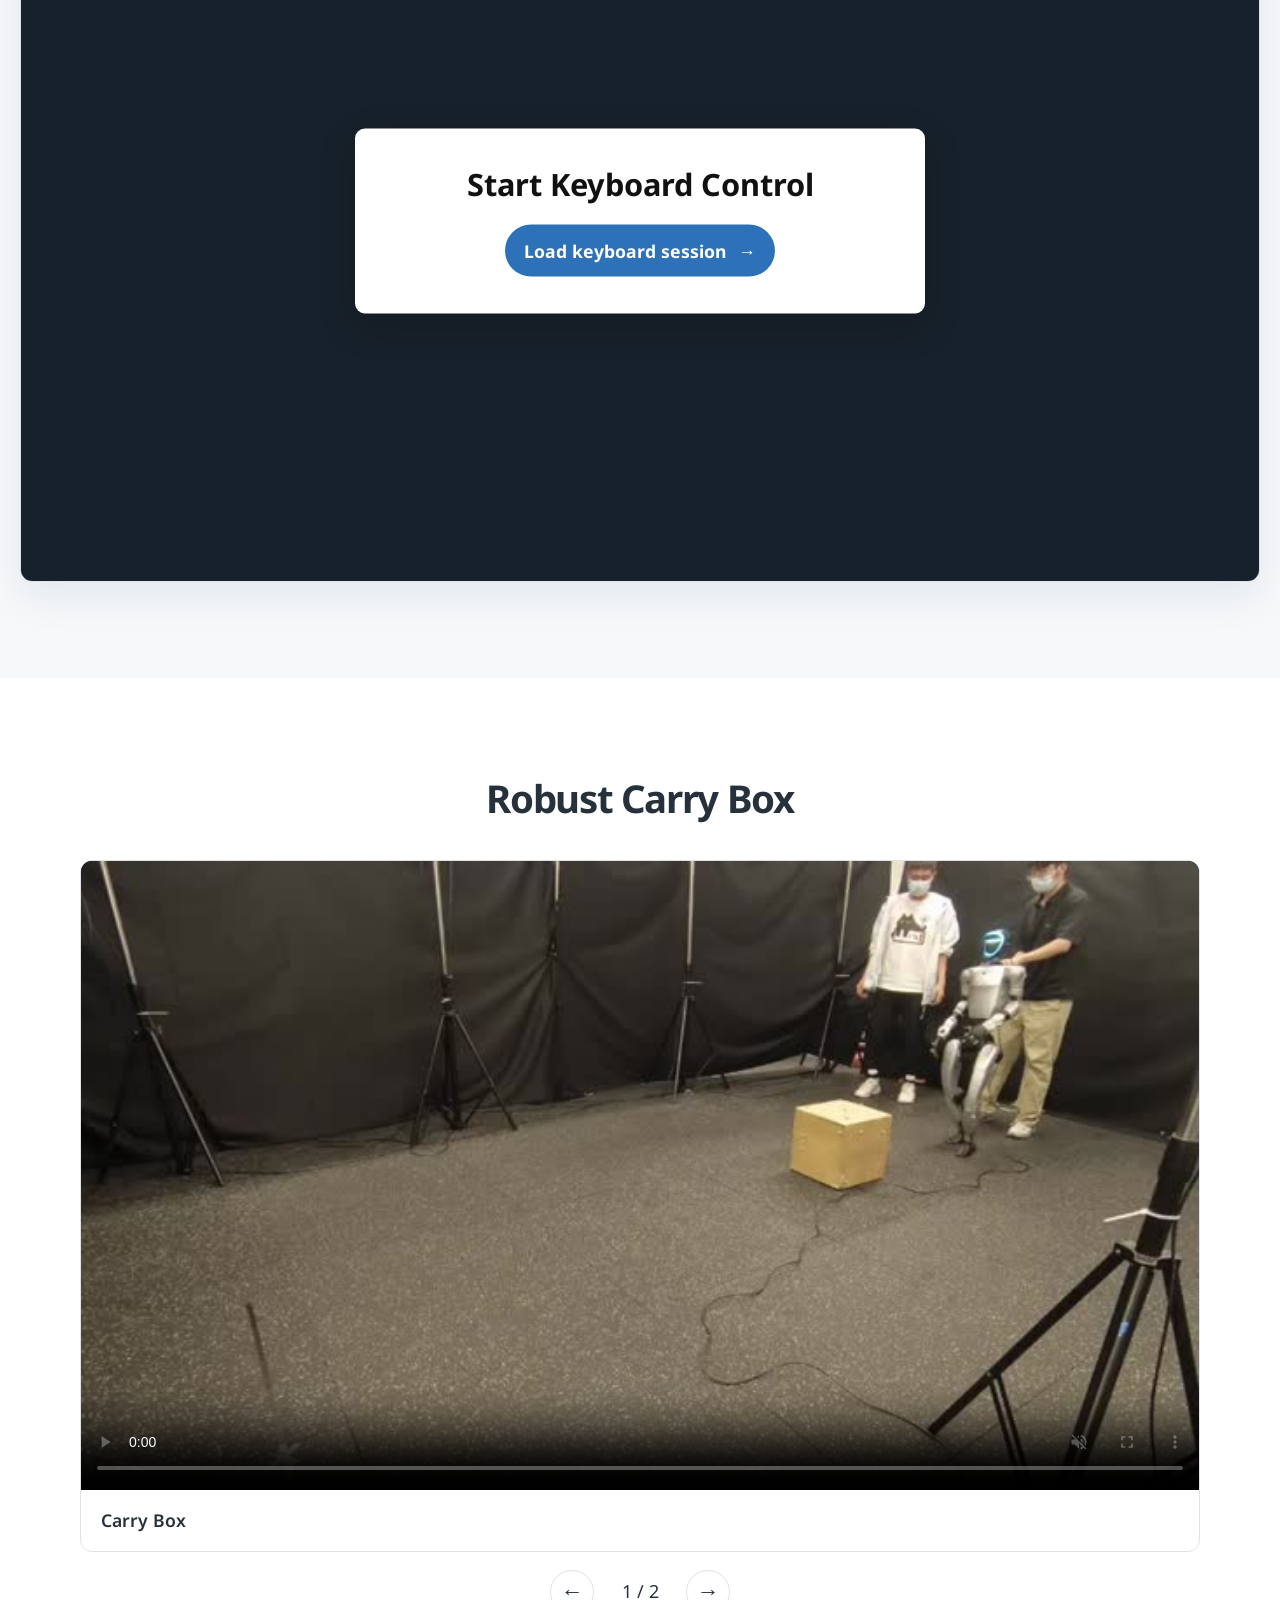
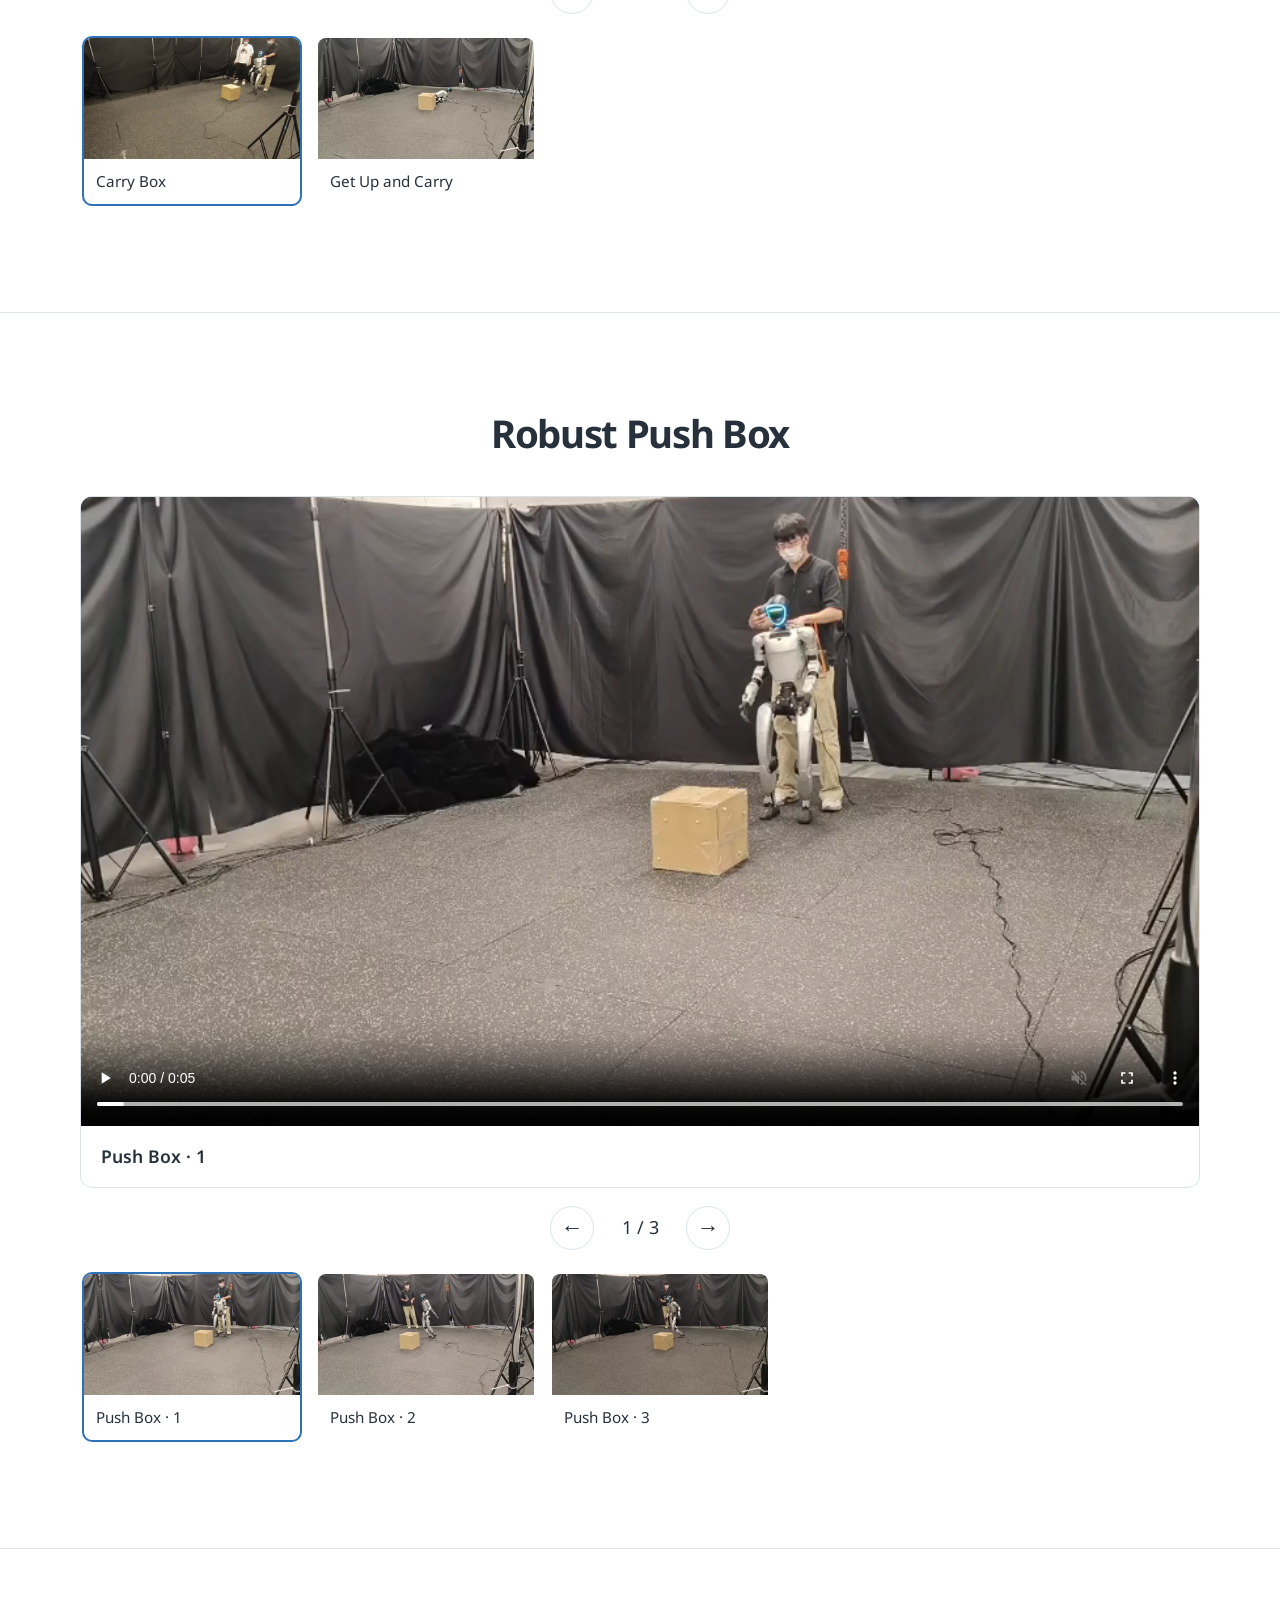
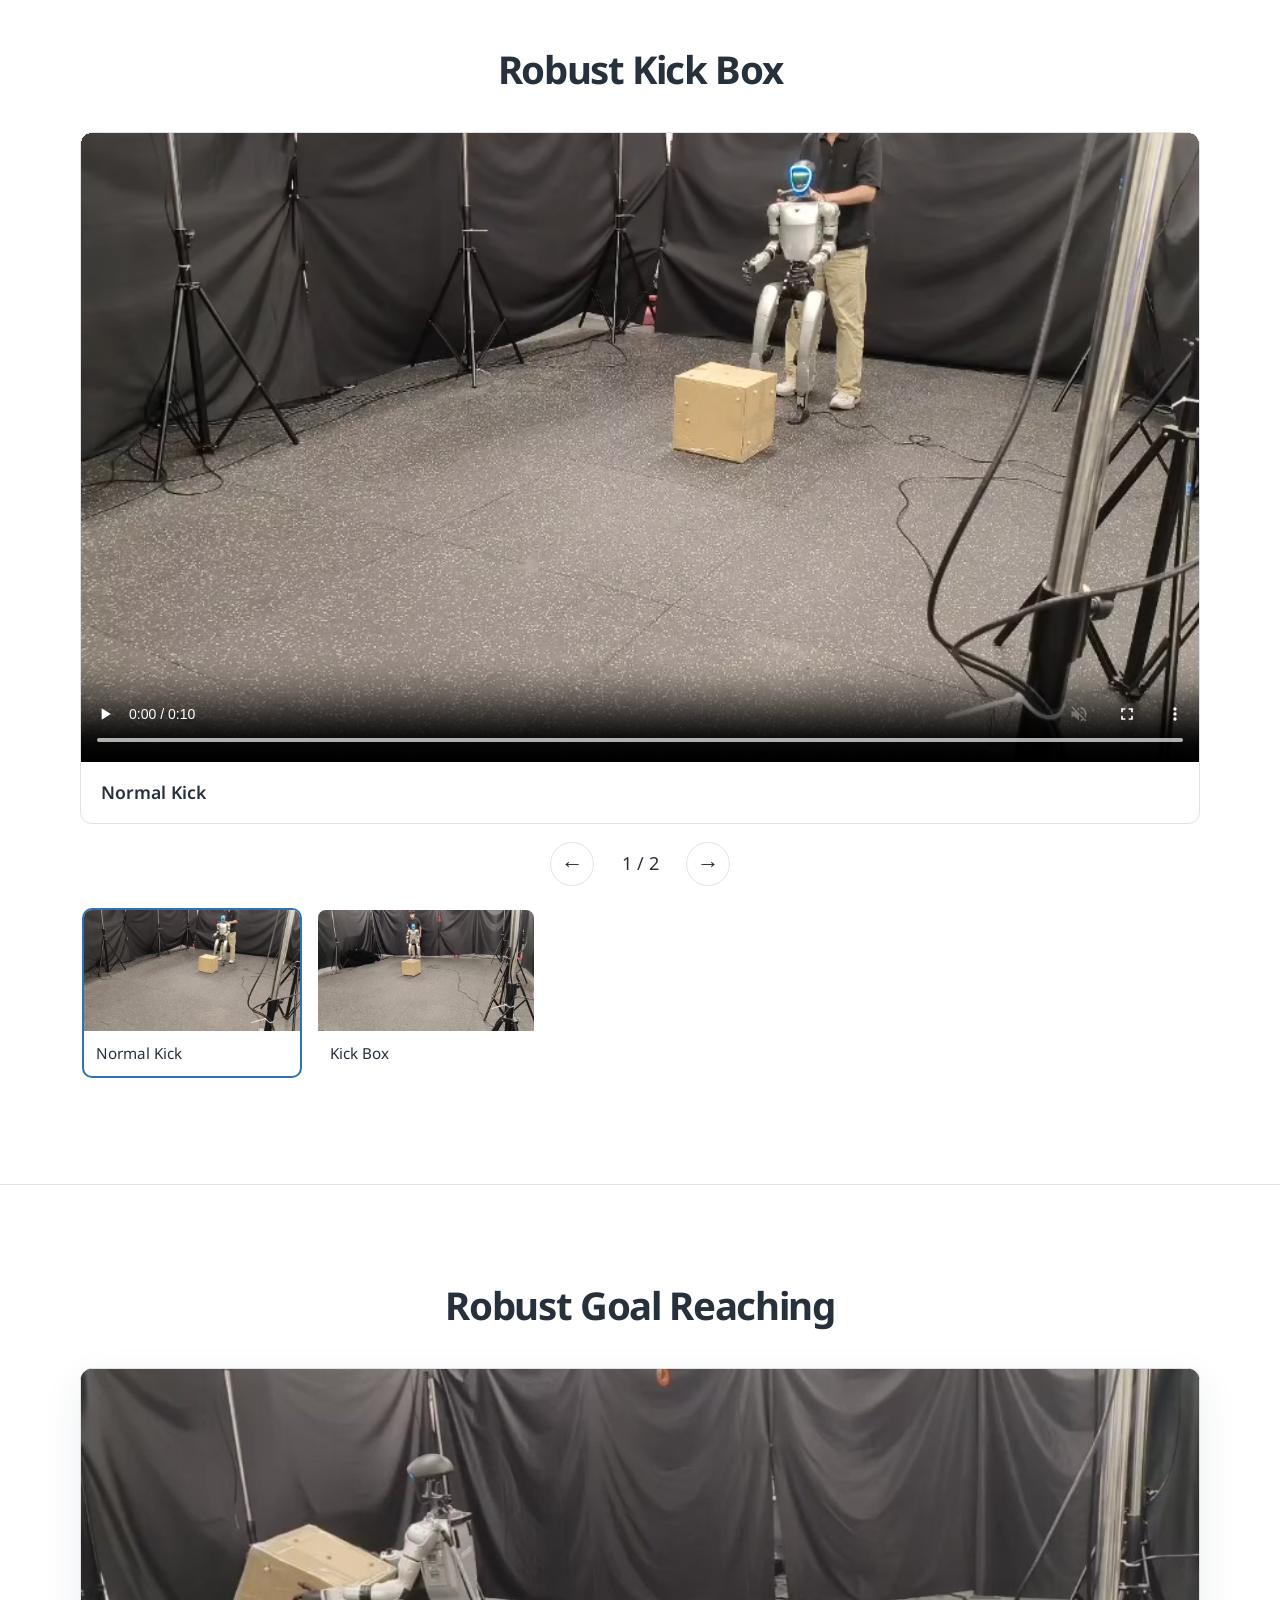
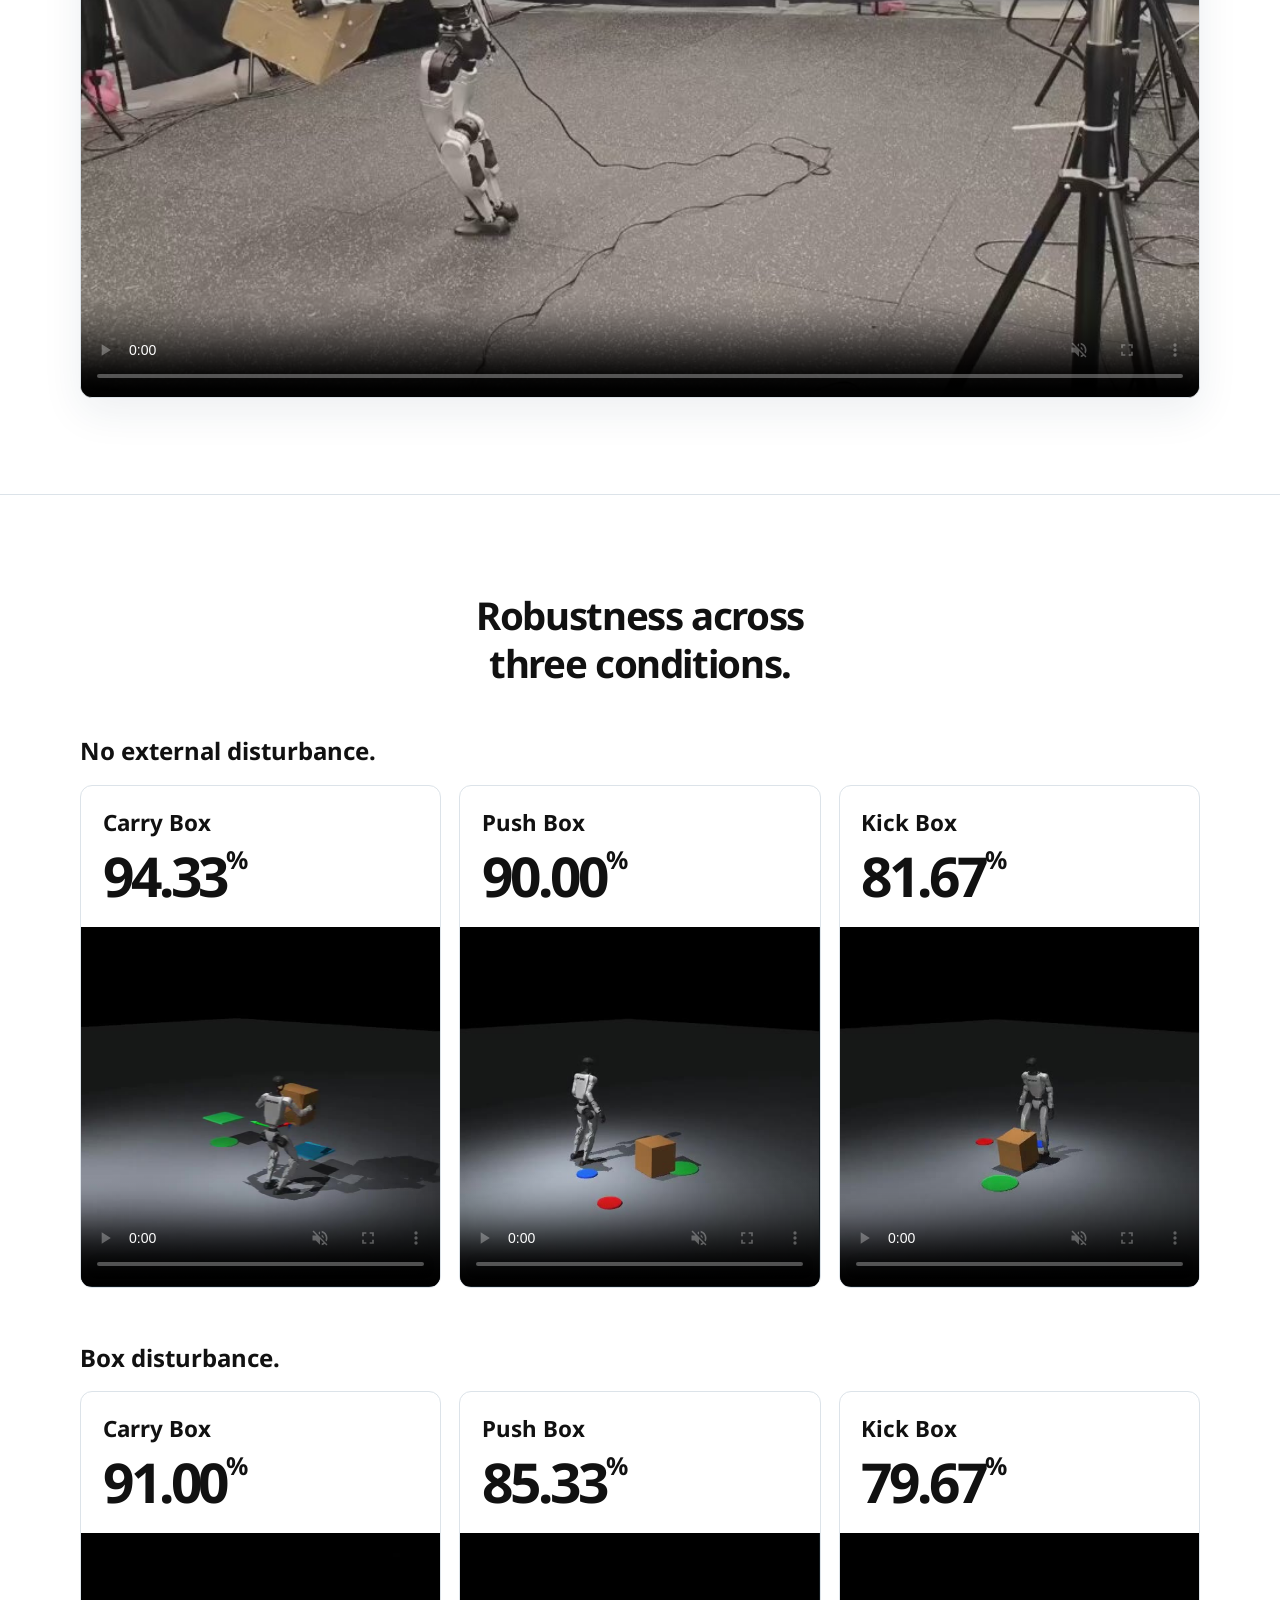
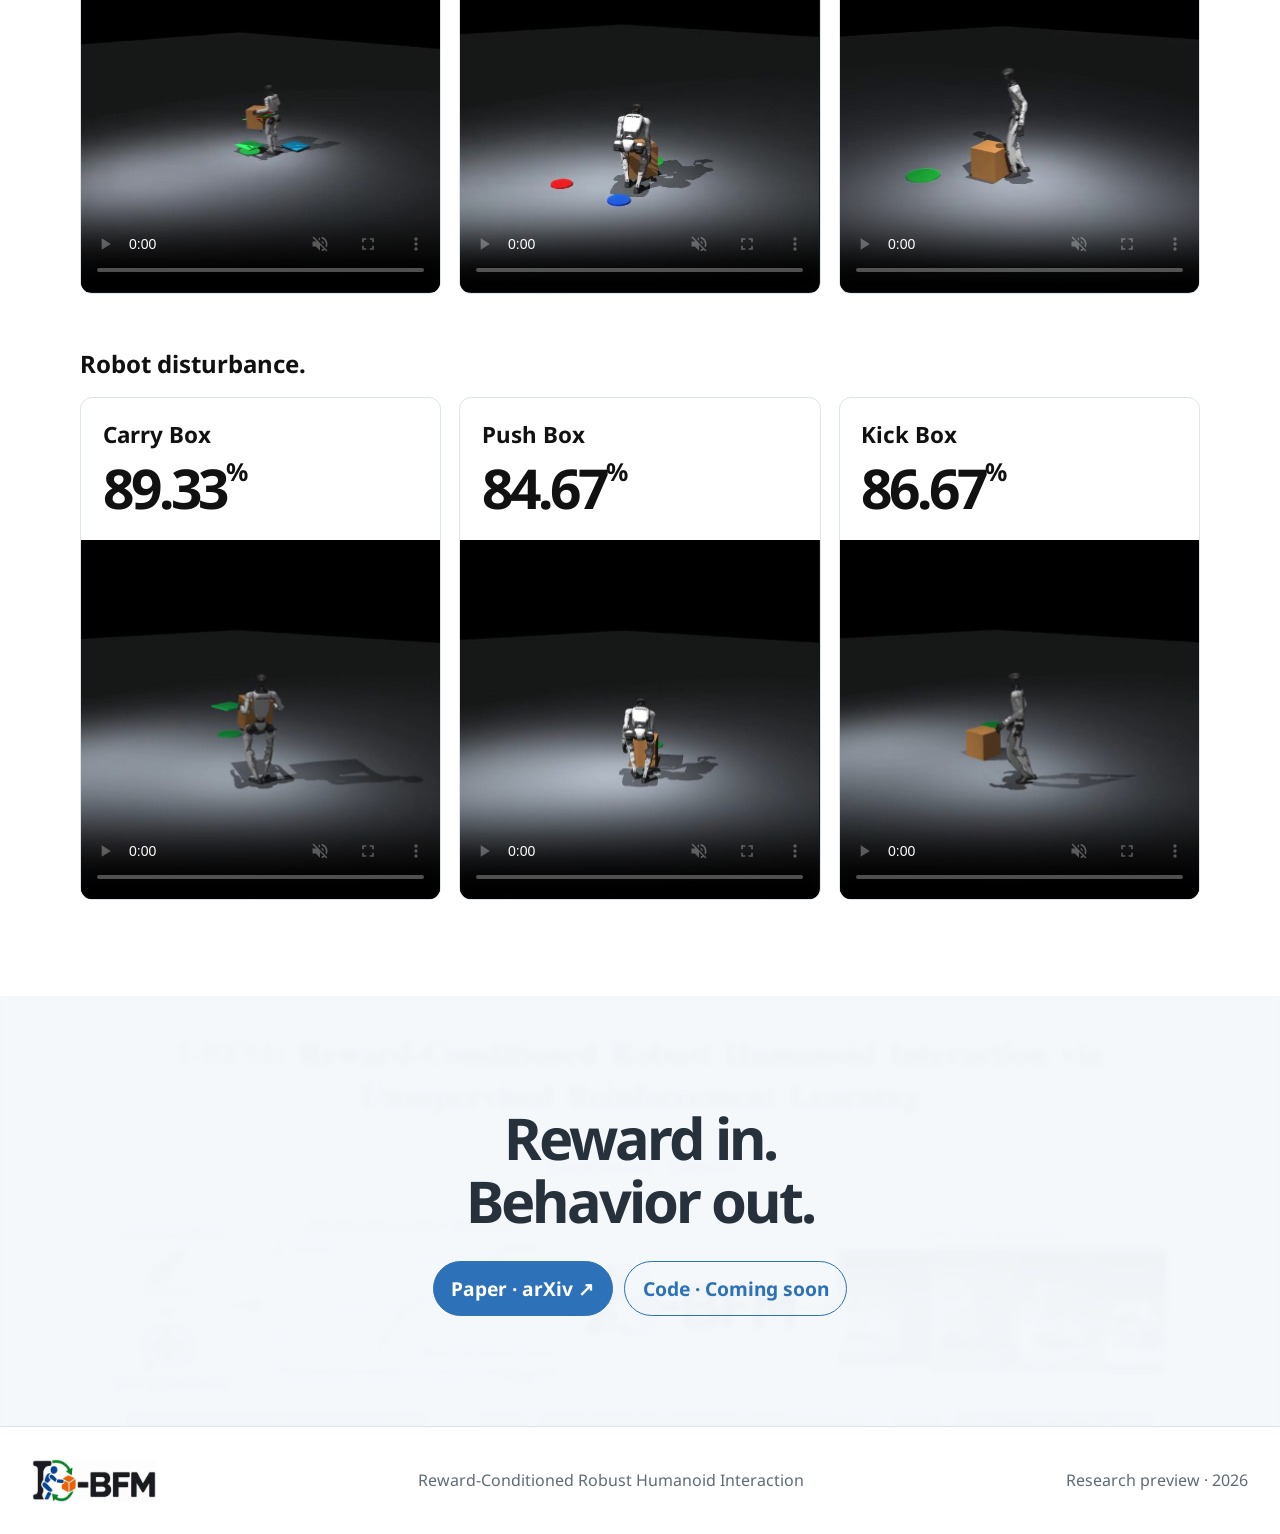
==== commit 4a82be1a: "Move both live control panels to the left" ====
--- a/index.html
+++ b/index.html
@@ -14,7 +14,7 @@
     <link rel="preconnect" href="https://fonts.googleapis.com" />
     <link rel="preconnect" href="https://fonts.gstatic.com" crossorigin />
     <link href="https://fonts.googleapis.com/css2?family=Noto+Sans:wght@400;500;600;700;800&display=swap" rel="stylesheet" />
-    <link rel="stylesheet" href="static/css/site.css?v=overview-stack-20261005" />
+    <link rel="stylesheet" href="static/css/site.css?v=left-controls-20261010" />
     <script src="static/js/site.js?v=overview-stack-20261005" defer></script>
   </head>
   <body>
@@ -113,12 +113,12 @@
           </div>
           <div class="live-shell">
             <div class="live-embed">
-              <a class="live-full-page" href="static/live-mujoco/index.html?task=carry&amp;v=keyboard-front-box-20261005" target="_blank" rel="noopener" aria-label="Open Carry Box in a full page" title="Open full page">↗</a>
+              <a class="live-full-page" href="static/live-mujoco/index.html?task=carry&amp;v=left-controls-20261010" target="_blank" rel="noopener" aria-label="Open Carry Box in a full page" title="Open full page">↗</a>
               <div class="live-placeholder">
                 <h3>Start Carry Box</h3>
                 <button class="load-live-session" type="button">Load carry session <span>→</span></button>
               </div>
-              <iframe title="I-BFM Carry Box live MuJoCo session" data-src="static/live-mujoco/index.html?task=carry&amp;v=keyboard-front-box-20261005" allow="fullscreen" loading="lazy"></iframe>
+              <iframe title="I-BFM Carry Box live MuJoCo session" data-src="static/live-mujoco/index.html?task=carry&amp;v=left-controls-20261010" allow="fullscreen" loading="lazy"></iframe>
             </div>
           </div>
         </article>
@@ -129,12 +129,12 @@
           </div>
           <div class="live-shell">
             <div class="live-embed">
-              <a class="live-full-page" href="static/live-mujoco/index.html?mode=keyboard&amp;v=keyboard-no-idle-force-20261005" target="_blank" rel="noopener" aria-label="Open Keyboard Control in a full page" title="Open full page">↗</a>
+              <a class="live-full-page" href="static/live-mujoco/index.html?mode=keyboard&amp;v=left-controls-20261010" target="_blank" rel="noopener" aria-label="Open Keyboard Control in a full page" title="Open full page">↗</a>
               <div class="live-placeholder">
                 <h3>Start Keyboard Control</h3>
                 <button class="load-live-session" type="button">Load keyboard session <span>→</span></button>
               </div>
-              <iframe title="I-BFM Keyboard Control live MuJoCo session" data-keyboard-control data-src="static/live-mujoco/index.html?mode=keyboard&amp;v=keyboard-no-idle-force-20261005" allow="fullscreen" loading="lazy"></iframe>
+              <iframe title="I-BFM Keyboard Control live MuJoCo session" data-keyboard-control data-src="static/live-mujoco/index.html?mode=keyboard&amp;v=left-controls-20261010" allow="fullscreen" loading="lazy"></iframe>
             </div>
           </div>
         </article>
--- a/static/css/site.css
+++ b/static/css/site.css
@@ -121,7 +121,7 @@
 .live-embed { position: relative; min-height: clamp(680px, 80vh, 880px); overflow: hidden; background: #17212b; }
 .live-embed iframe { position: absolute; inset: 0; width: 100%; height: 100%; border: 0; opacity: 0; pointer-events: none; transition: opacity .25s ease; }
 .live-embed.loaded iframe { opacity: 1; pointer-events: auto; }
-.live-full-page { position: absolute; z-index: 3; top: 16px; left: 16px; display: grid; place-items: center; width: 42px; height: 42px; border: 1px solid var(--line); border-radius: 50%; color: #111; background: white; font-size: 1.35rem; font-weight: 700; line-height: 1; }
+.live-full-page { position: absolute; z-index: 3; top: 16px; right: 16px; display: grid; place-items: center; width: 42px; height: 42px; border: 1px solid var(--line); border-radius: 50%; color: #111; background: white; font-size: 1.35rem; font-weight: 700; line-height: 1; }
 .live-full-page:hover { border-color: #111; }
 .live-placeholder { position: absolute; z-index: 1; top: 50%; left: 50%; width: min(570px, calc(100% - 40px)); padding: 2.3rem; transform: translate(-50%, -50%); border-radius: 10px; background: white; text-align: center; box-shadow: 0 12px 36px rgba(0, 0, 0, .17); transition: opacity .25s ease; }
 .live-embed.loaded .live-placeholder { opacity: 0; pointer-events: none; }
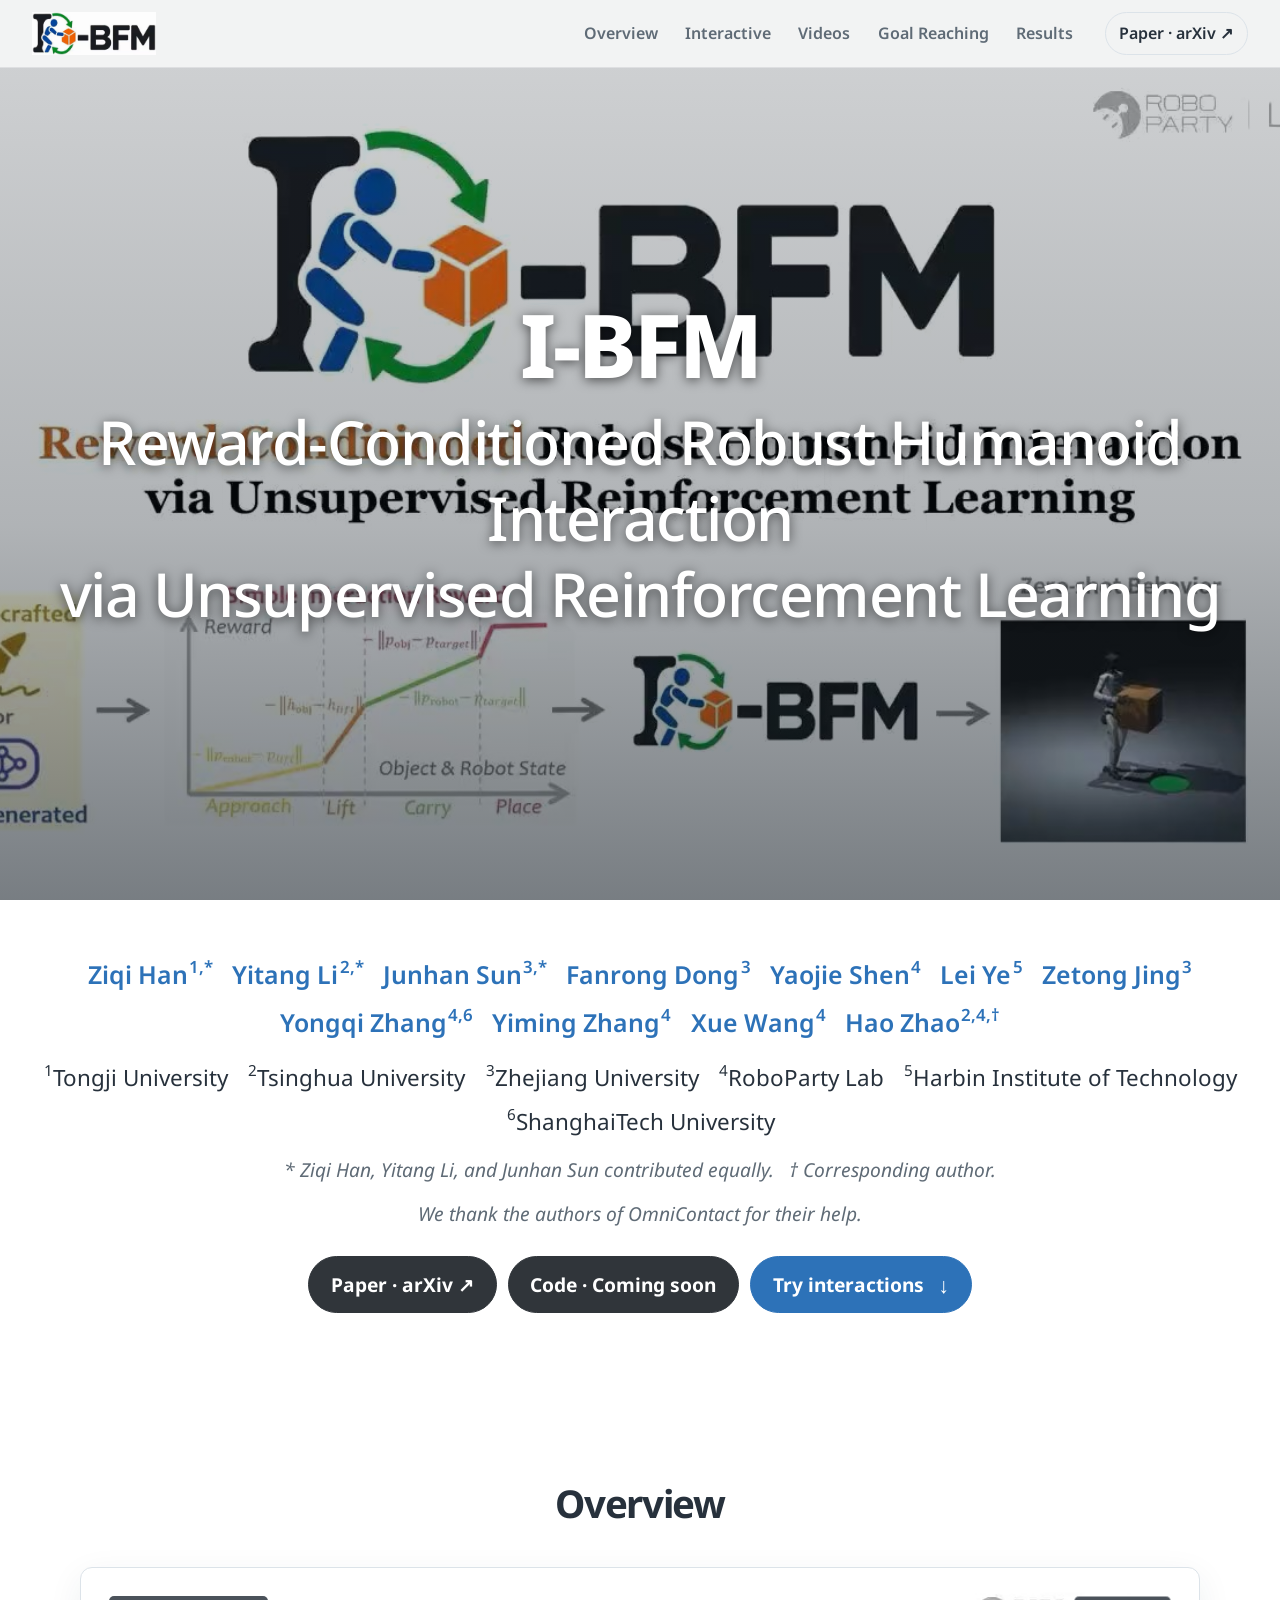
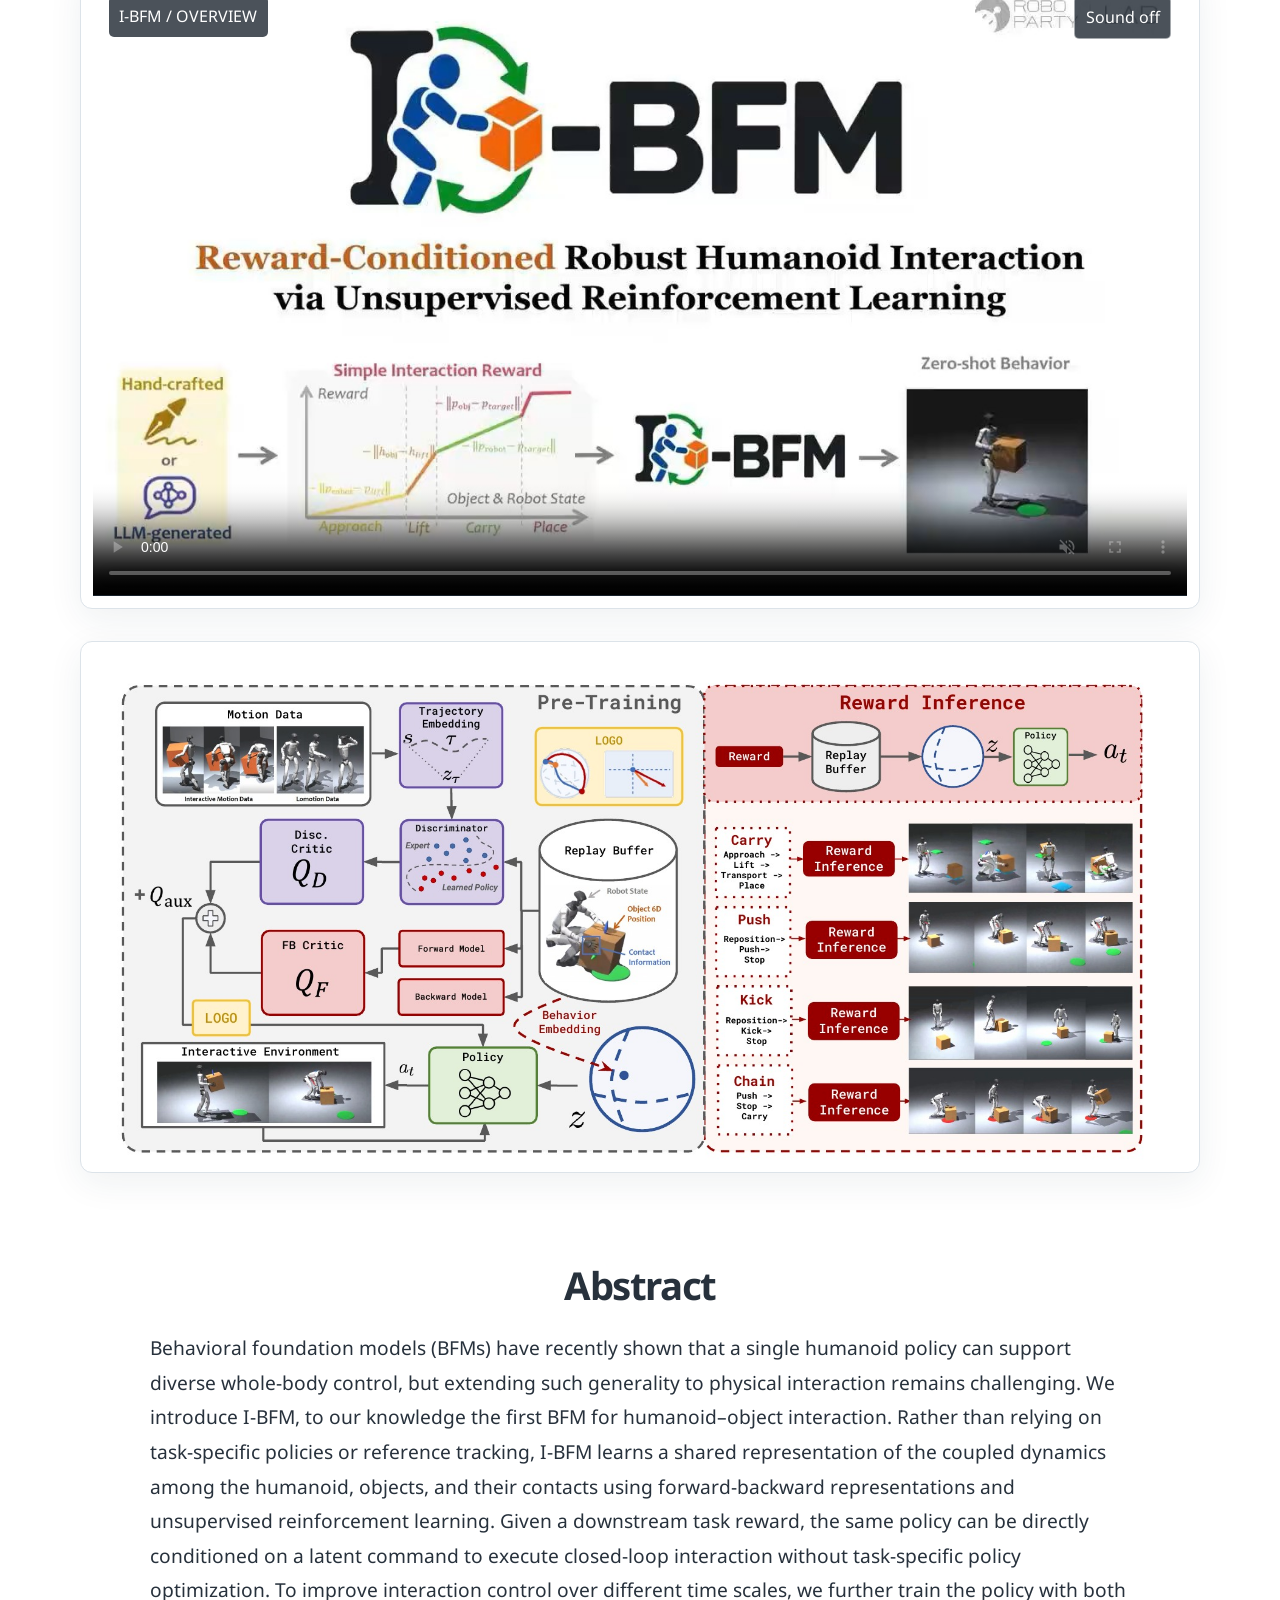
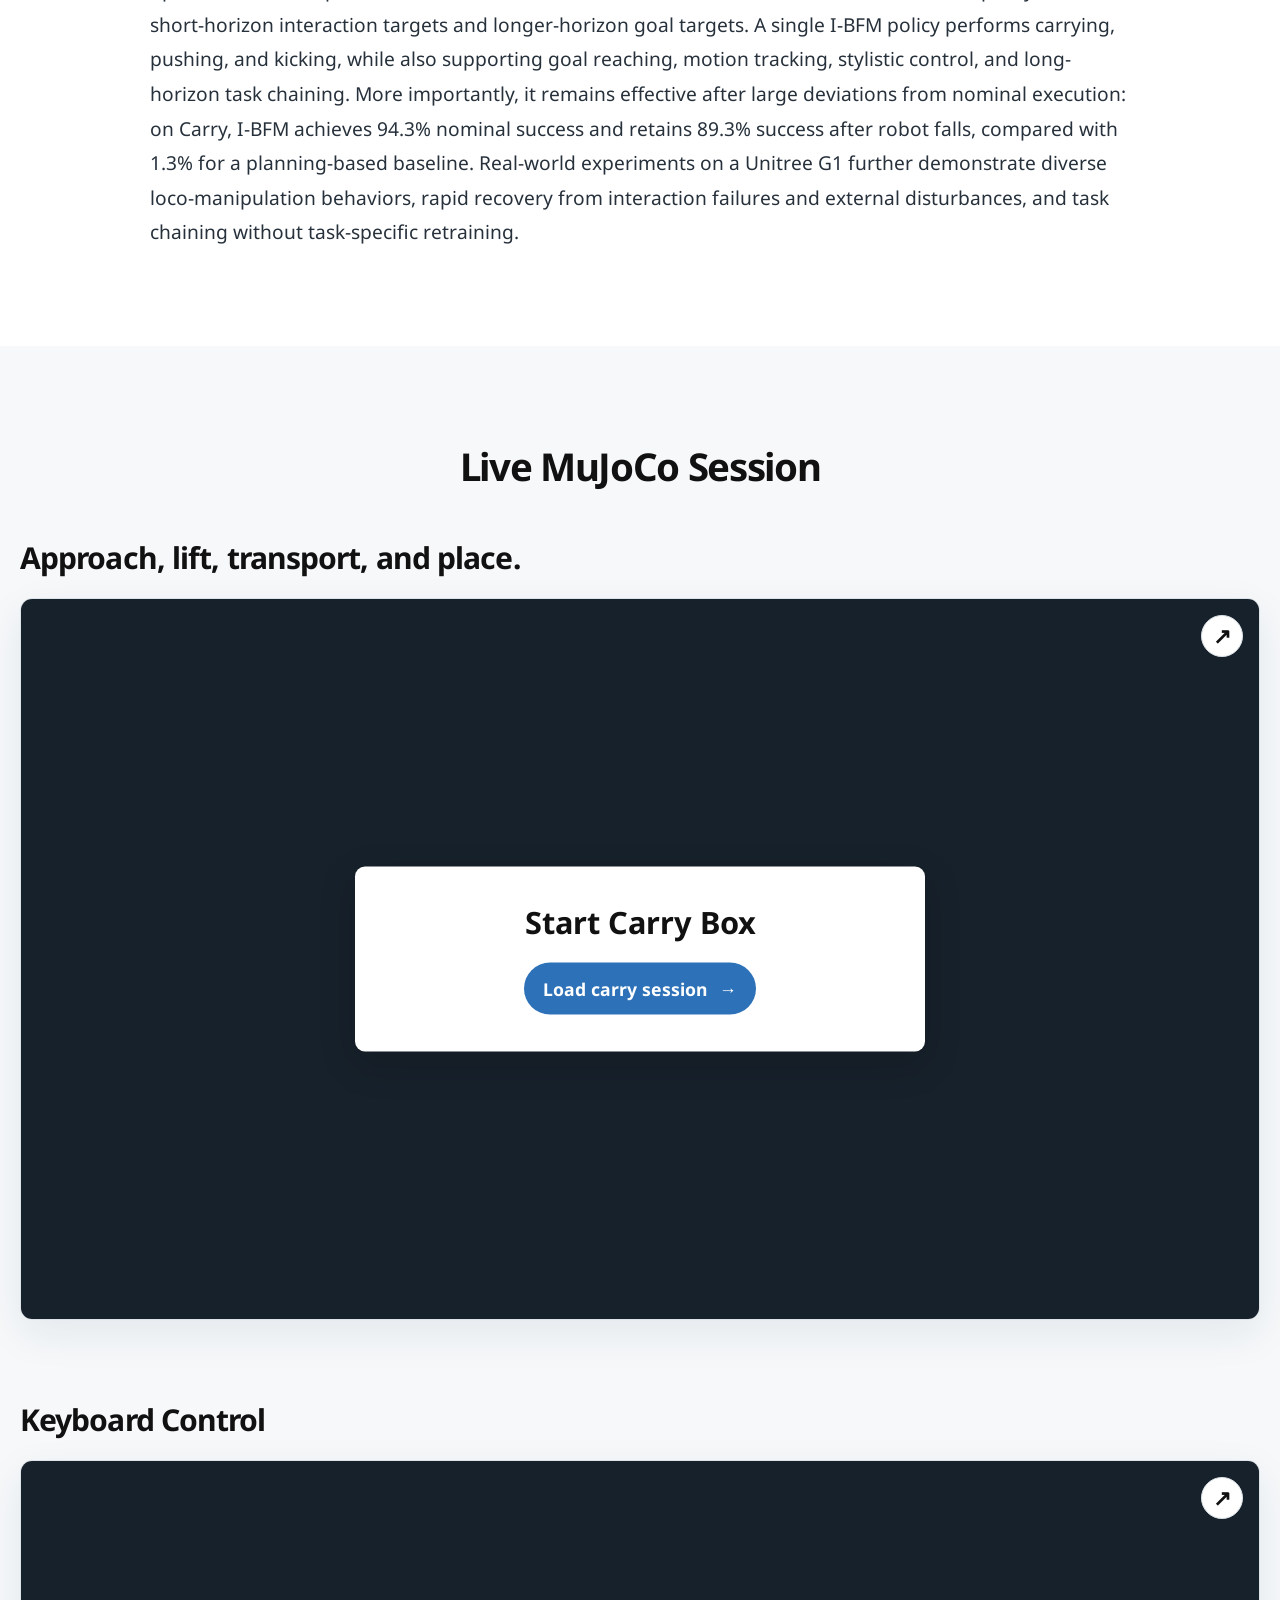
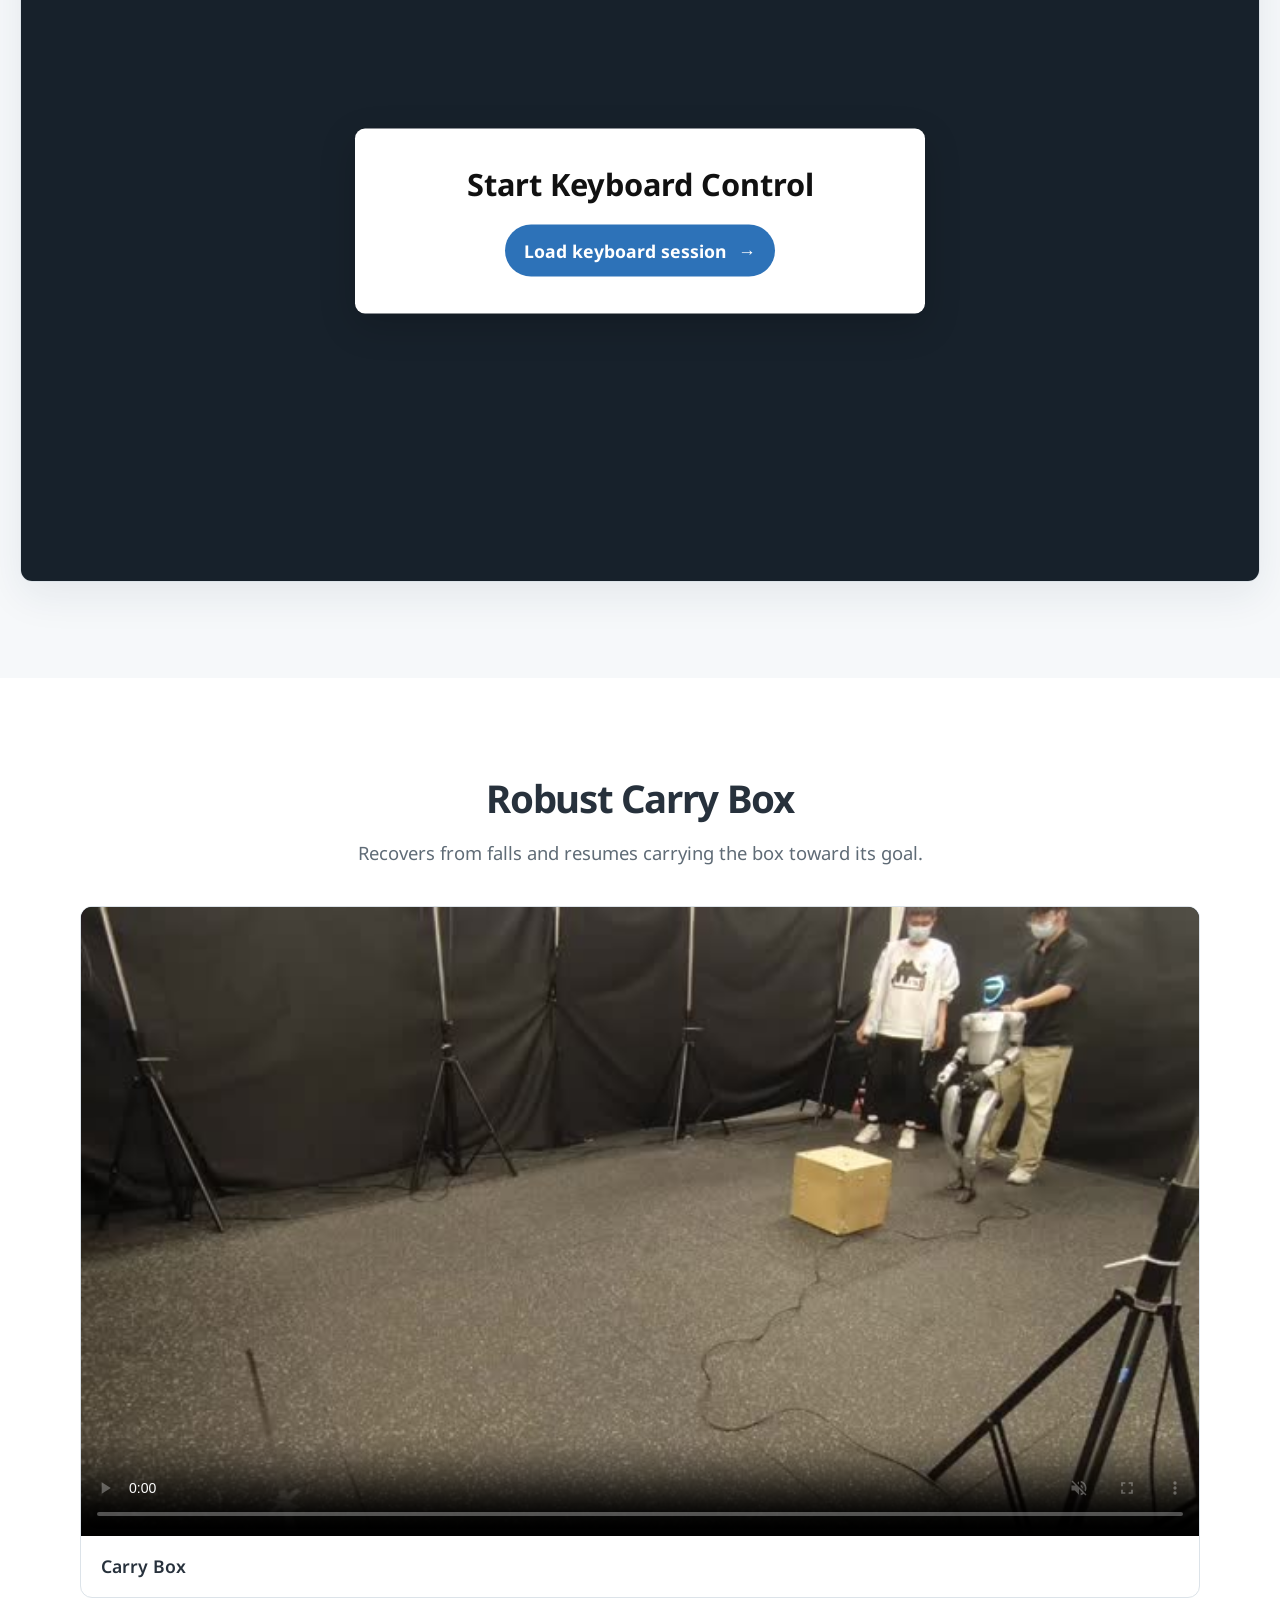
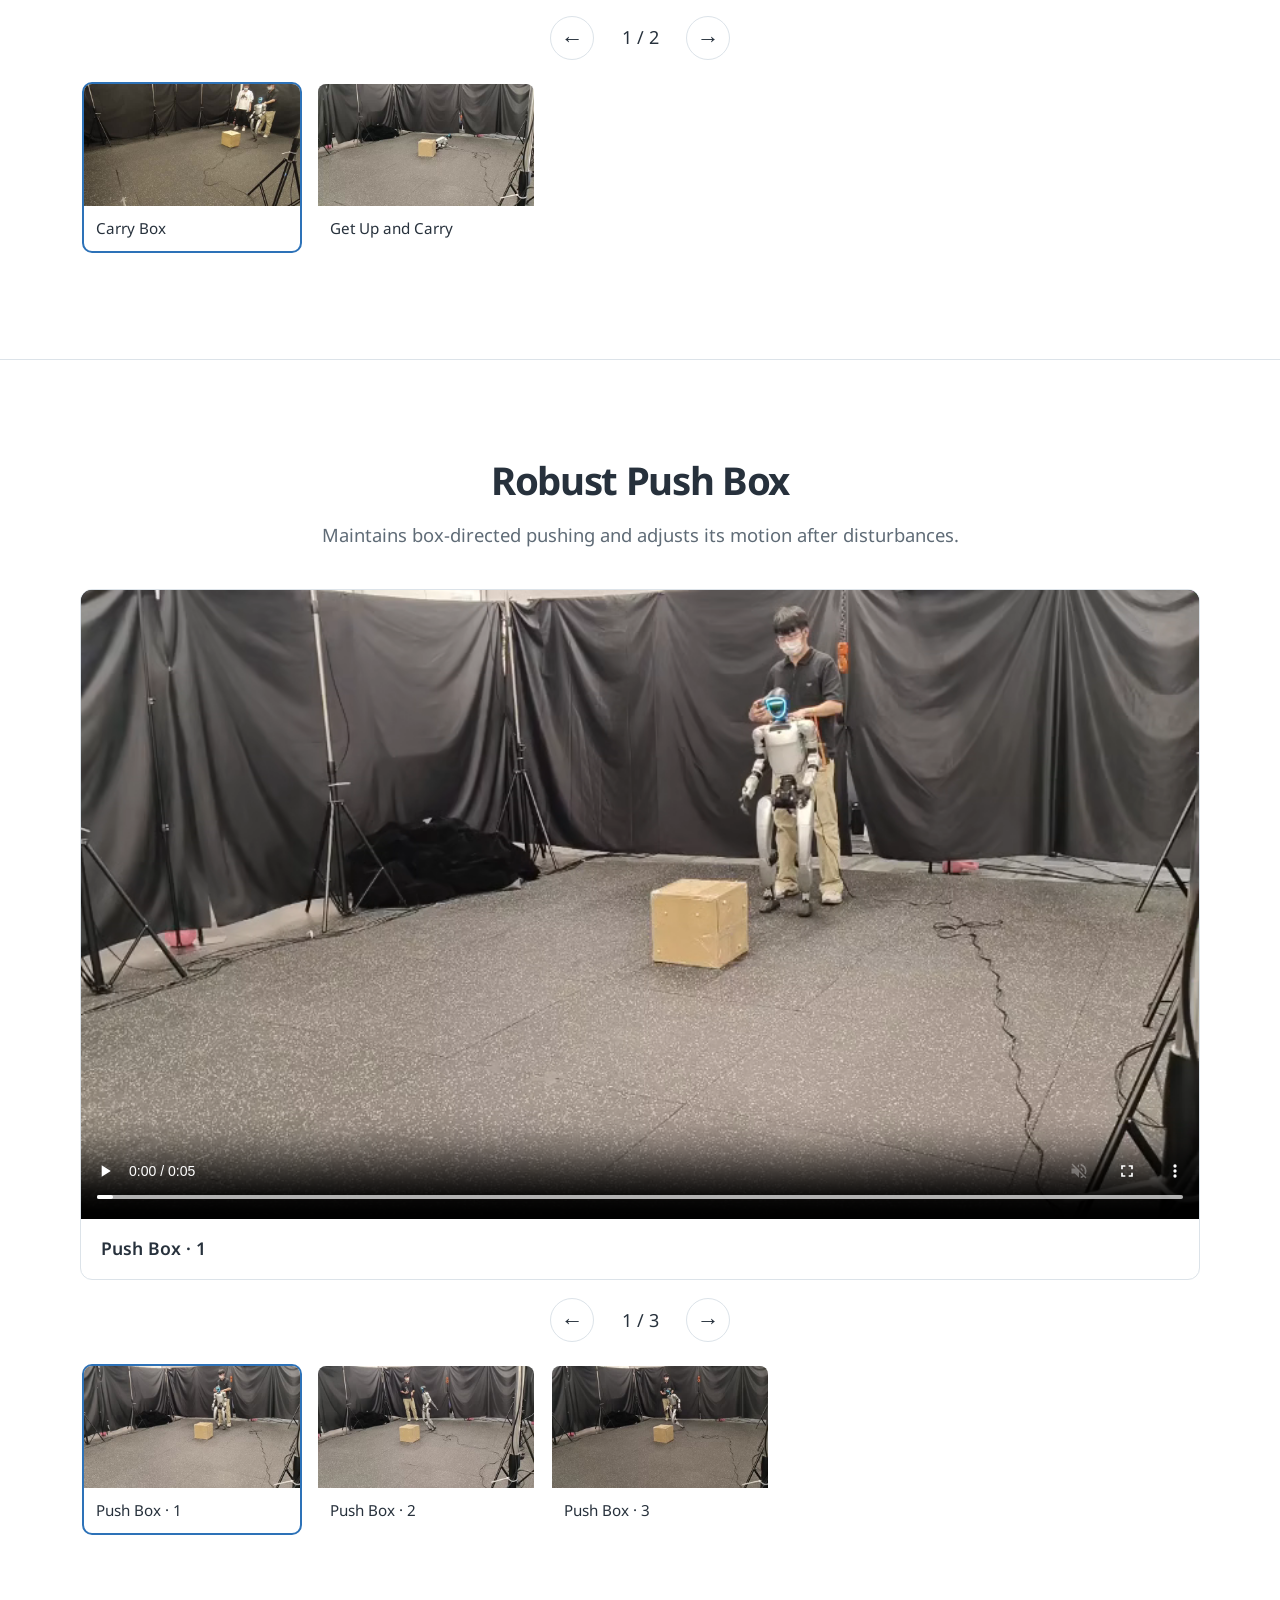
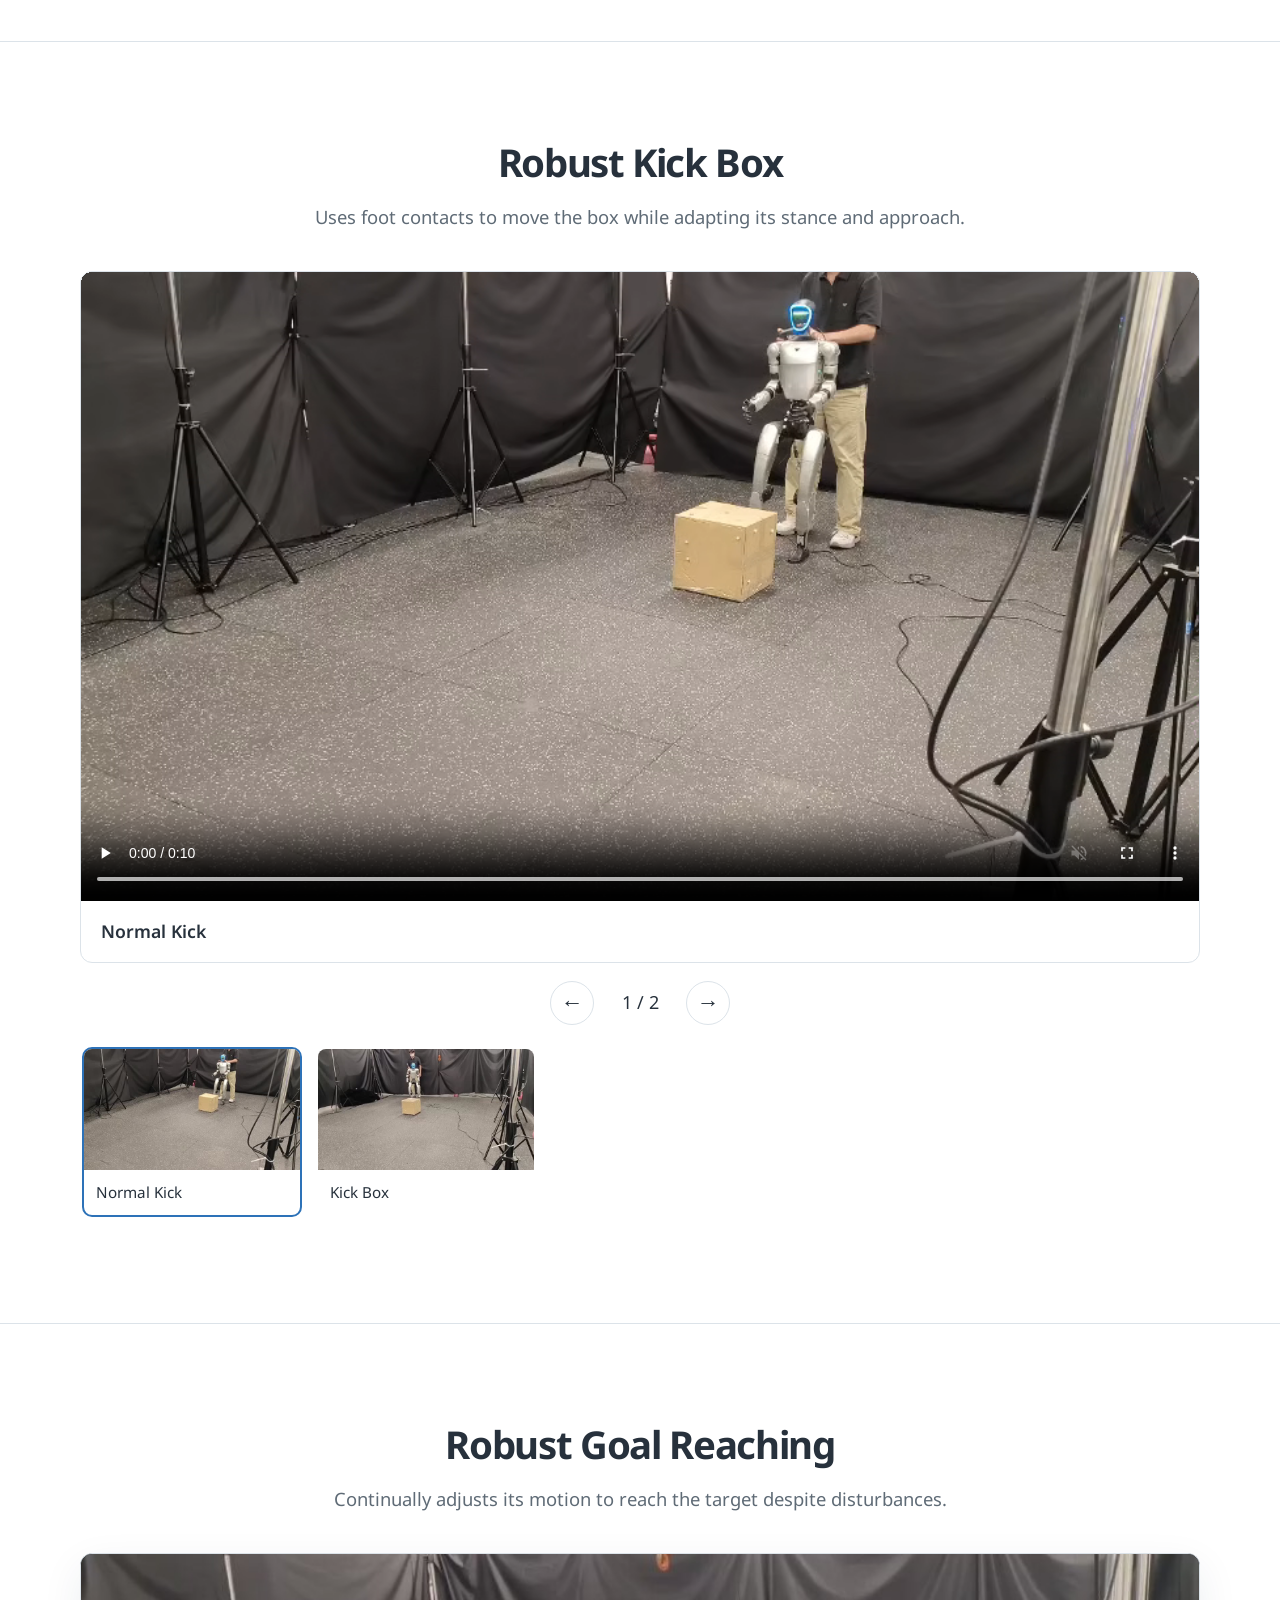
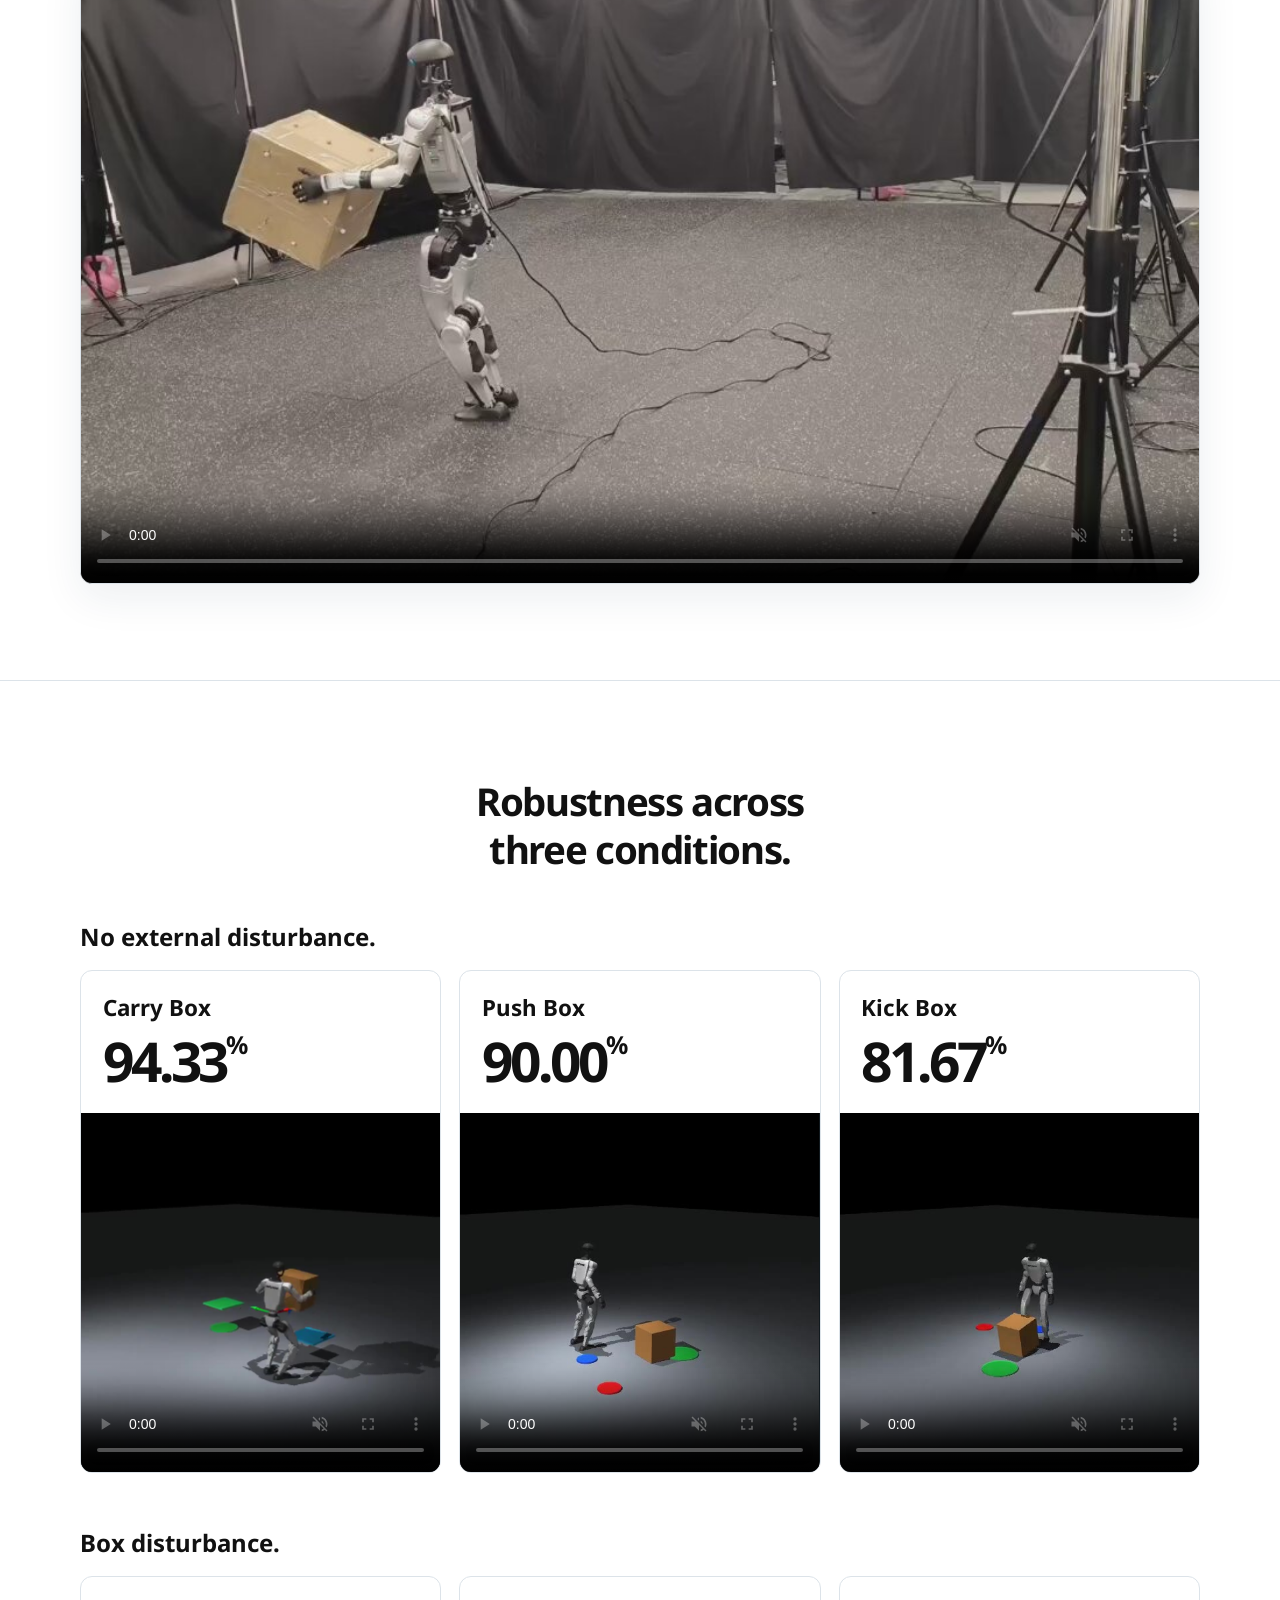
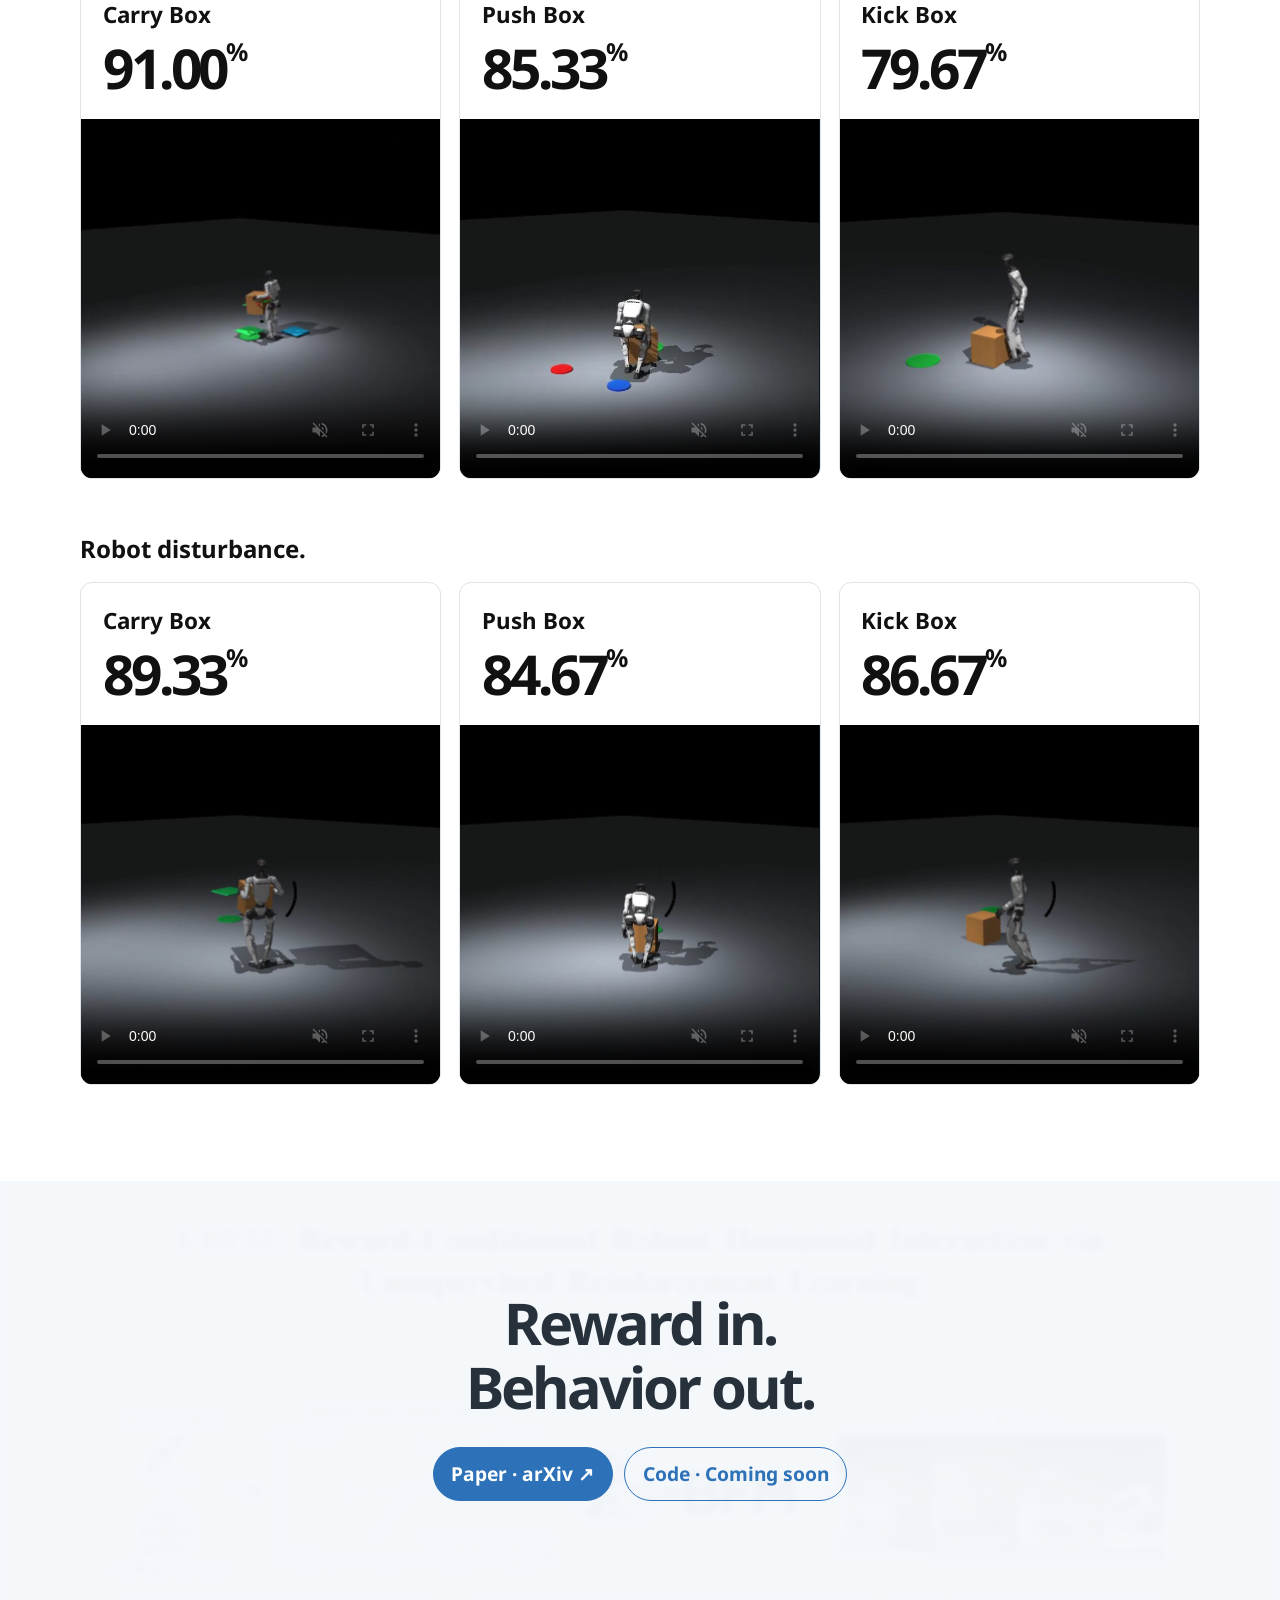
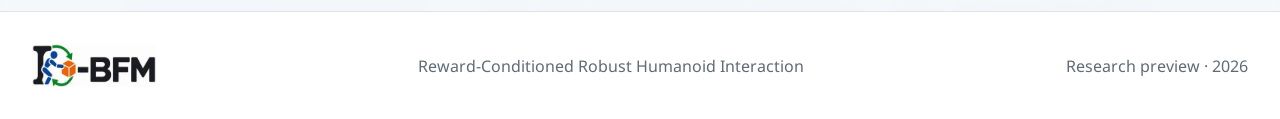
==== commit 8a7a7909: "Add concise commentary for each robust task" ====
--- a/index.html
+++ b/index.html
@@ -142,6 +142,7 @@
 
       <section class="section light showcase-section" id="robust-carry-box">
         <h2 class="section-title reveal">Robust Carry Box</h2>
+        <p class="task-commentary reveal">Recovers from falls and resumes carrying the box toward its goal.</p>
         <div class="video-gallery reveal" data-video-gallery aria-label="Carry Box video gallery">
           <div class="gallery-stage">
             <figure class="gallery-slide" id="carry-clip-0">
@@ -173,6 +174,7 @@
 
       <section class="section light showcase-section" id="robust-push-box">
         <h2 class="section-title reveal">Robust Push Box</h2>
+        <p class="task-commentary reveal">Maintains box-directed pushing and adjusts its motion after disturbances.</p>
         <div class="video-gallery reveal" data-video-gallery aria-label="Push Box video gallery">
           <div class="gallery-stage">
             <figure class="gallery-slide" id="push-clip-0">
@@ -212,6 +214,7 @@
 
       <section class="section light showcase-section" id="robust-kick-box">
         <h2 class="section-title reveal">Robust Kick Box</h2>
+        <p class="task-commentary reveal">Uses foot contacts to move the box while adapting its stance and approach.</p>
         <div class="video-gallery reveal" data-video-gallery aria-label="Kick Box video gallery">
           <div class="gallery-stage">
             <figure class="gallery-slide" id="kick-clip-0">
@@ -243,6 +246,7 @@
 
       <section class="section light showcase-section" id="goal-reaching">
         <h2 class="section-title reveal">Robust Goal Reaching</h2>
+        <p class="task-commentary reveal">Continually adjusts its motion to reach the target despite disturbances.</p>
         <div class="showcase-video-frame reveal">
           <video src="0dc5c2c63a917bdcdc78978feb41b55c.mp4?v=silent-showcase-20261005" poster="static/video/robust-goal-reaching-poster.jpg" data-autoplay-on-view loop muted playsinline controls preload="none" aria-label="Robust goal reaching video"></video>
         </div>
--- a/static/css/site.css
+++ b/static/css/site.css
@@ -130,6 +130,7 @@
 .live-placeholder button:hover { background: var(--blue-dark); }
 
 .showcase-section { border-bottom: 1px solid var(--line); }
+.task-commentary { max-width: 760px; margin: 1rem auto 0; color: var(--muted); font-size: 1.15rem; line-height: 1.65; text-align: center; }
 .showcase-video-frame { max-width: 1120px; margin: 2.4rem auto 0; overflow: hidden; border: 1px solid var(--line); border-radius: 12px; background: #11191e; box-shadow: 0 14px 40px rgba(31, 52, 72, .08); }
 .showcase-video-frame video { width: 100%; max-height: 75vh; object-fit: contain; }
 
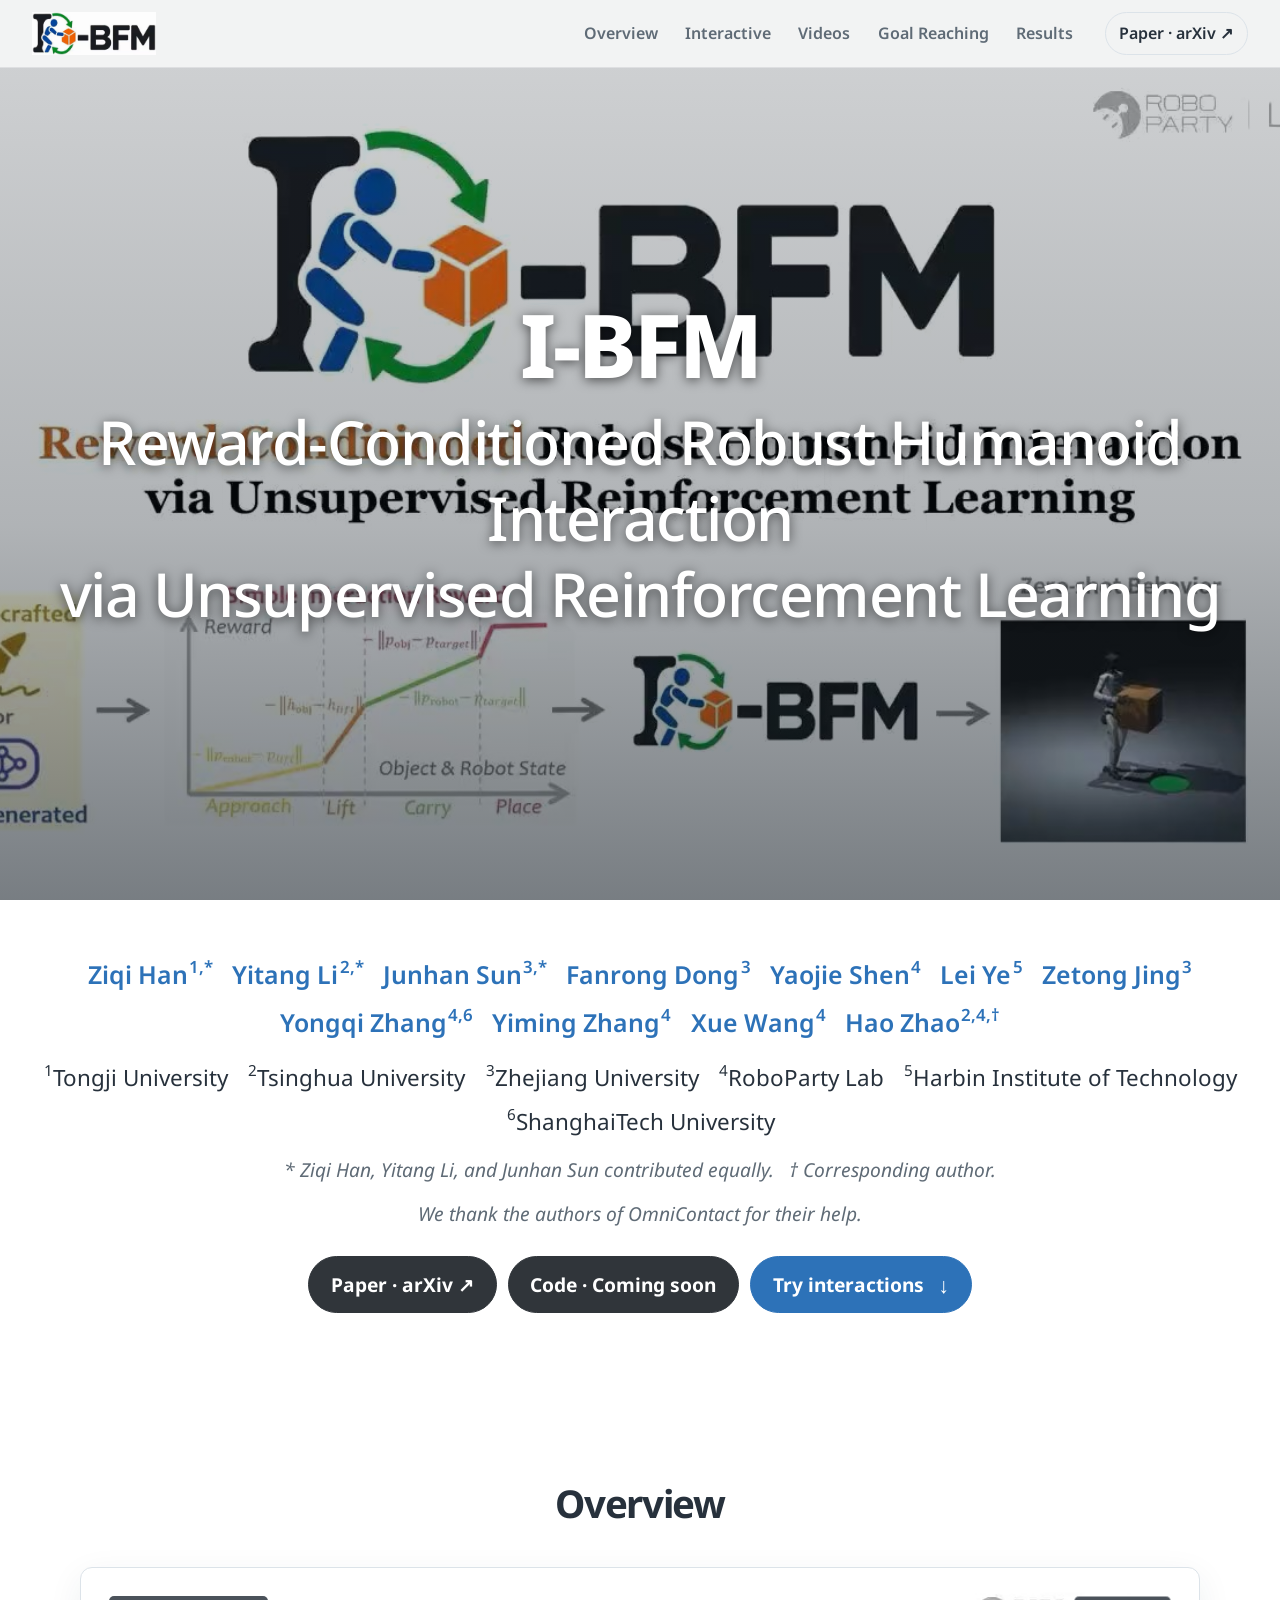
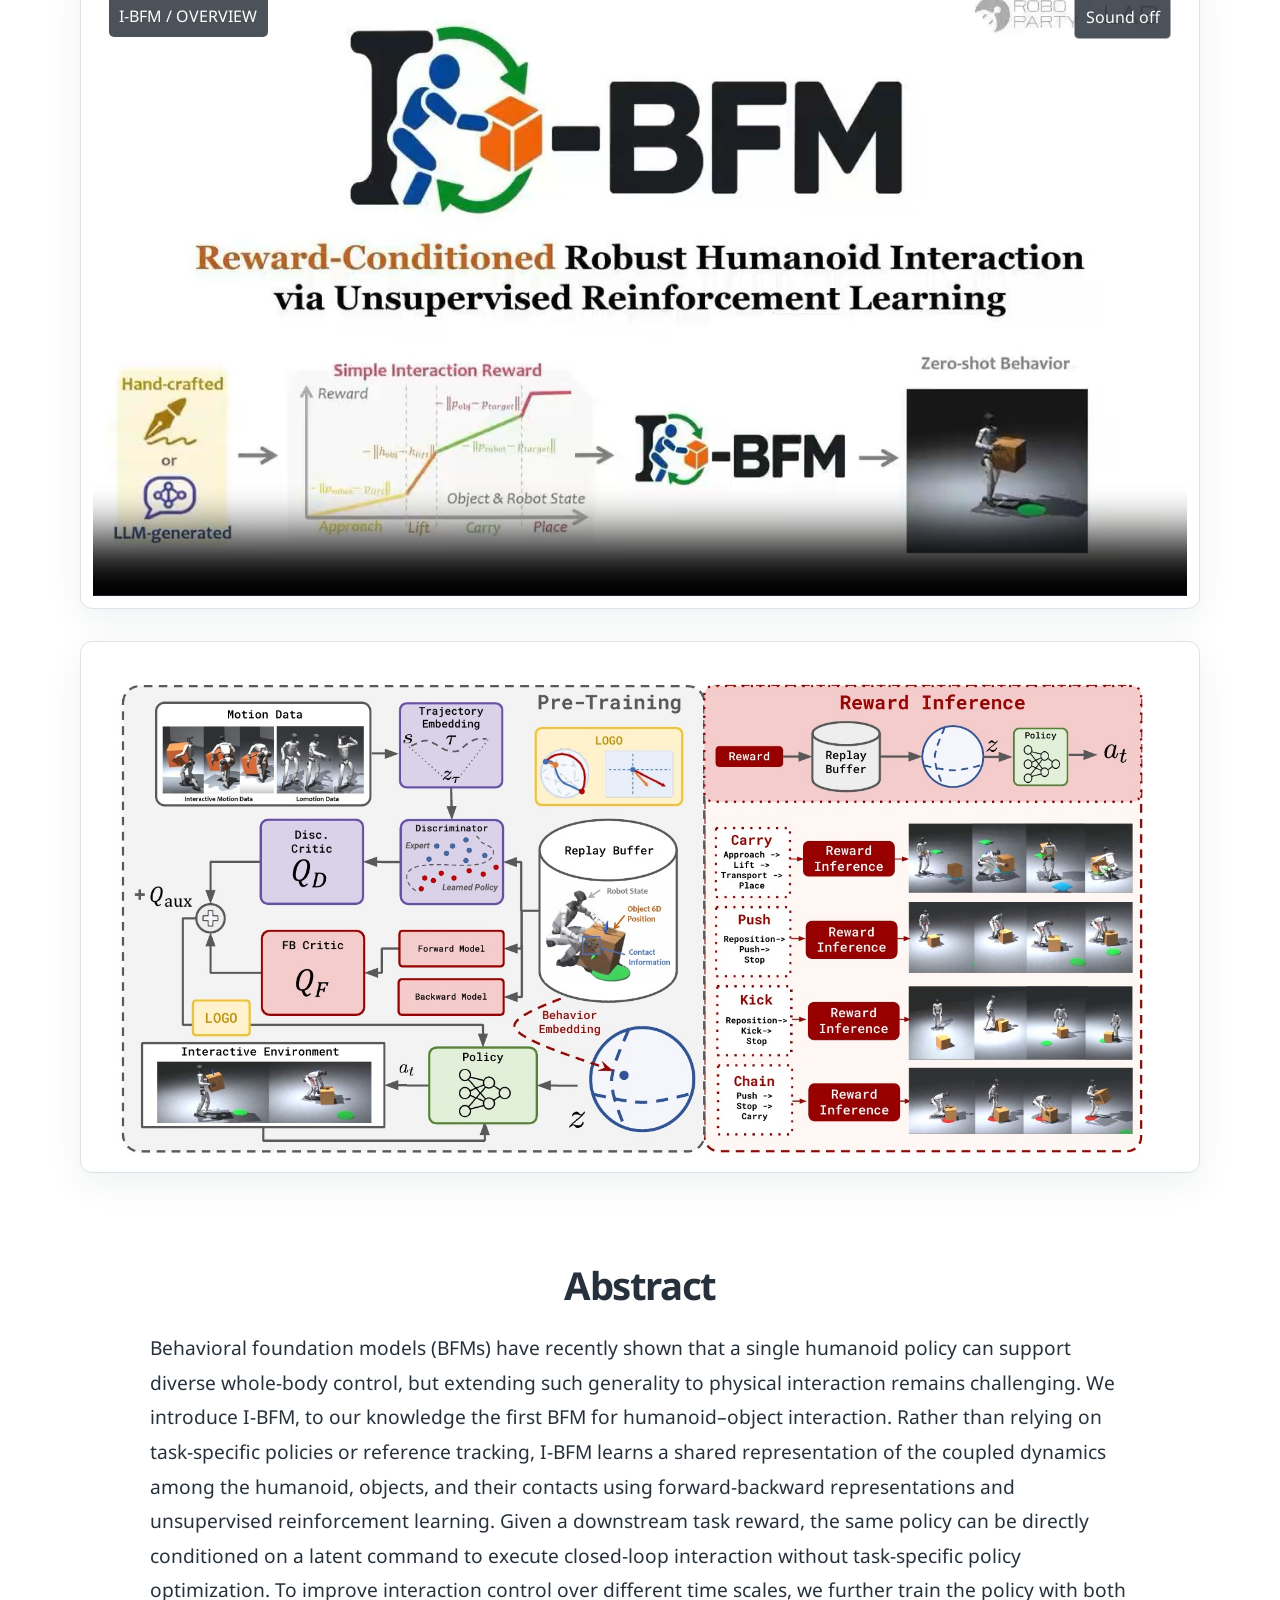
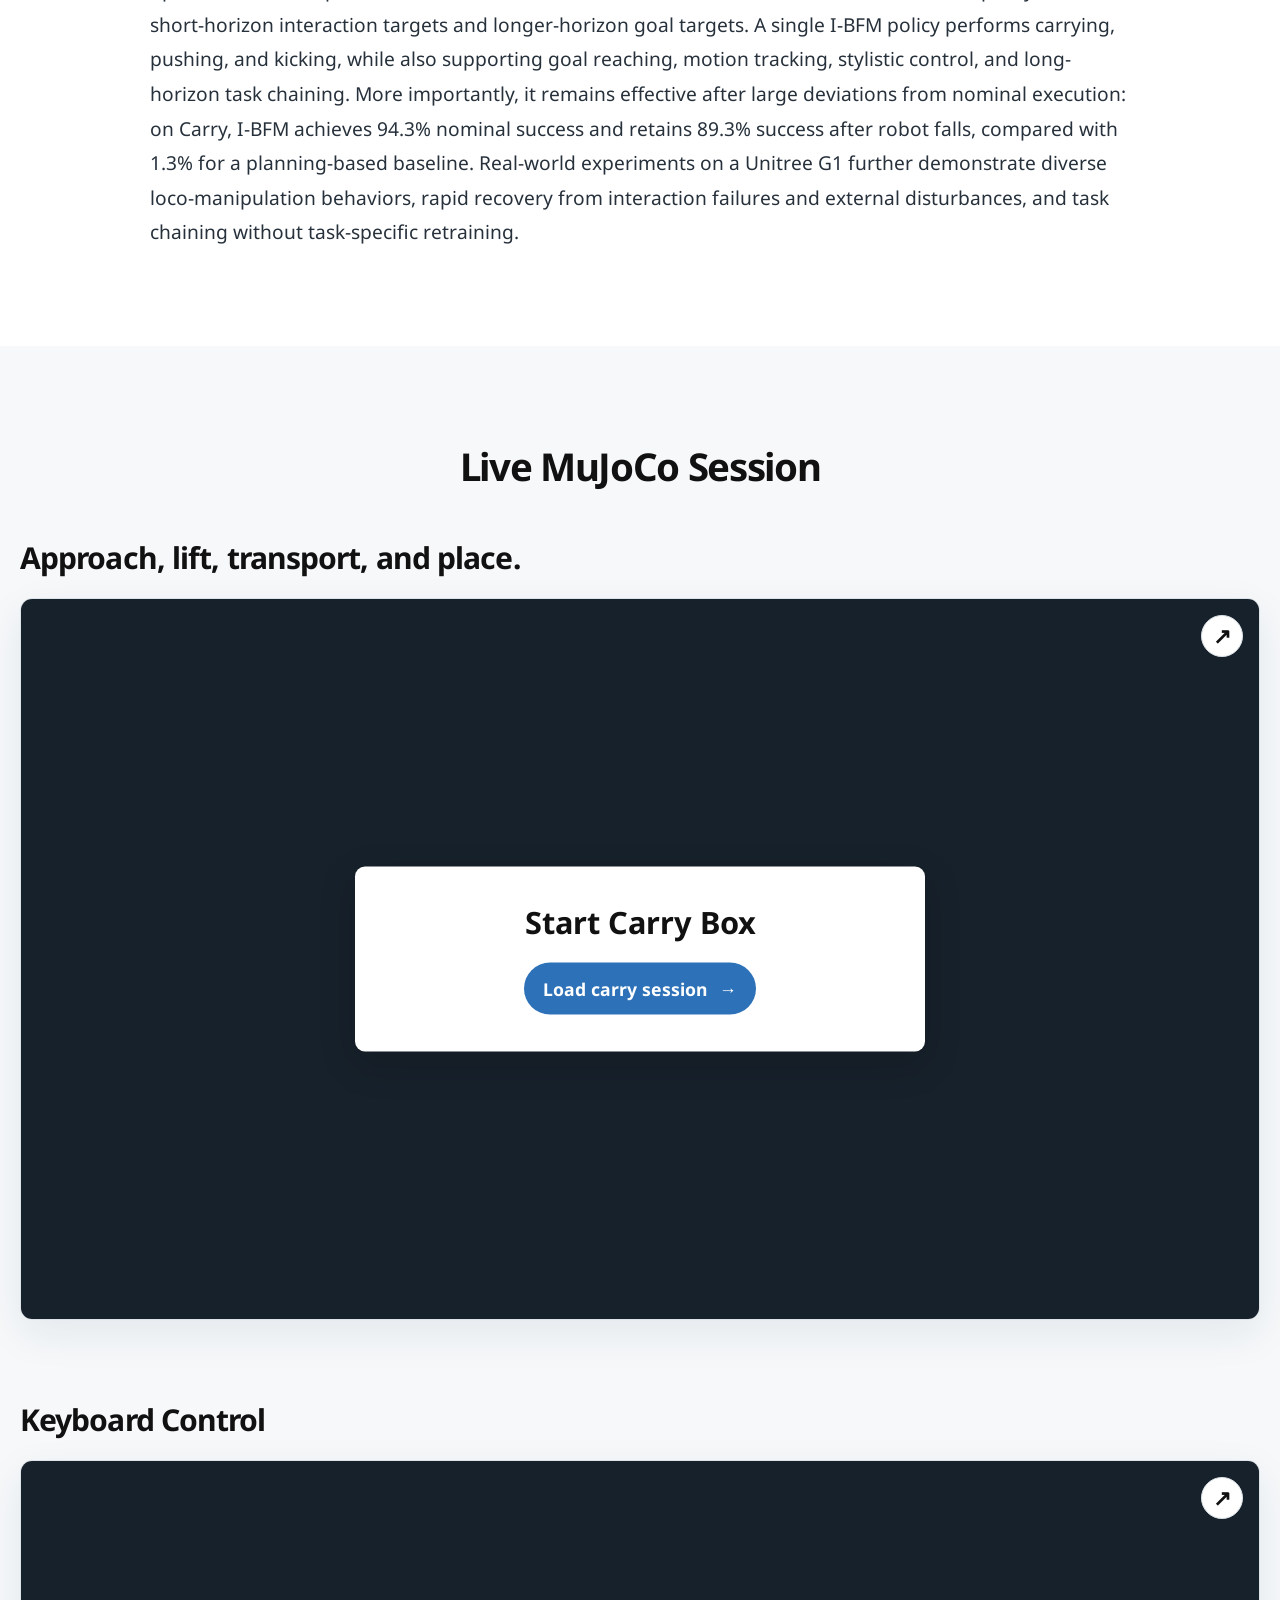
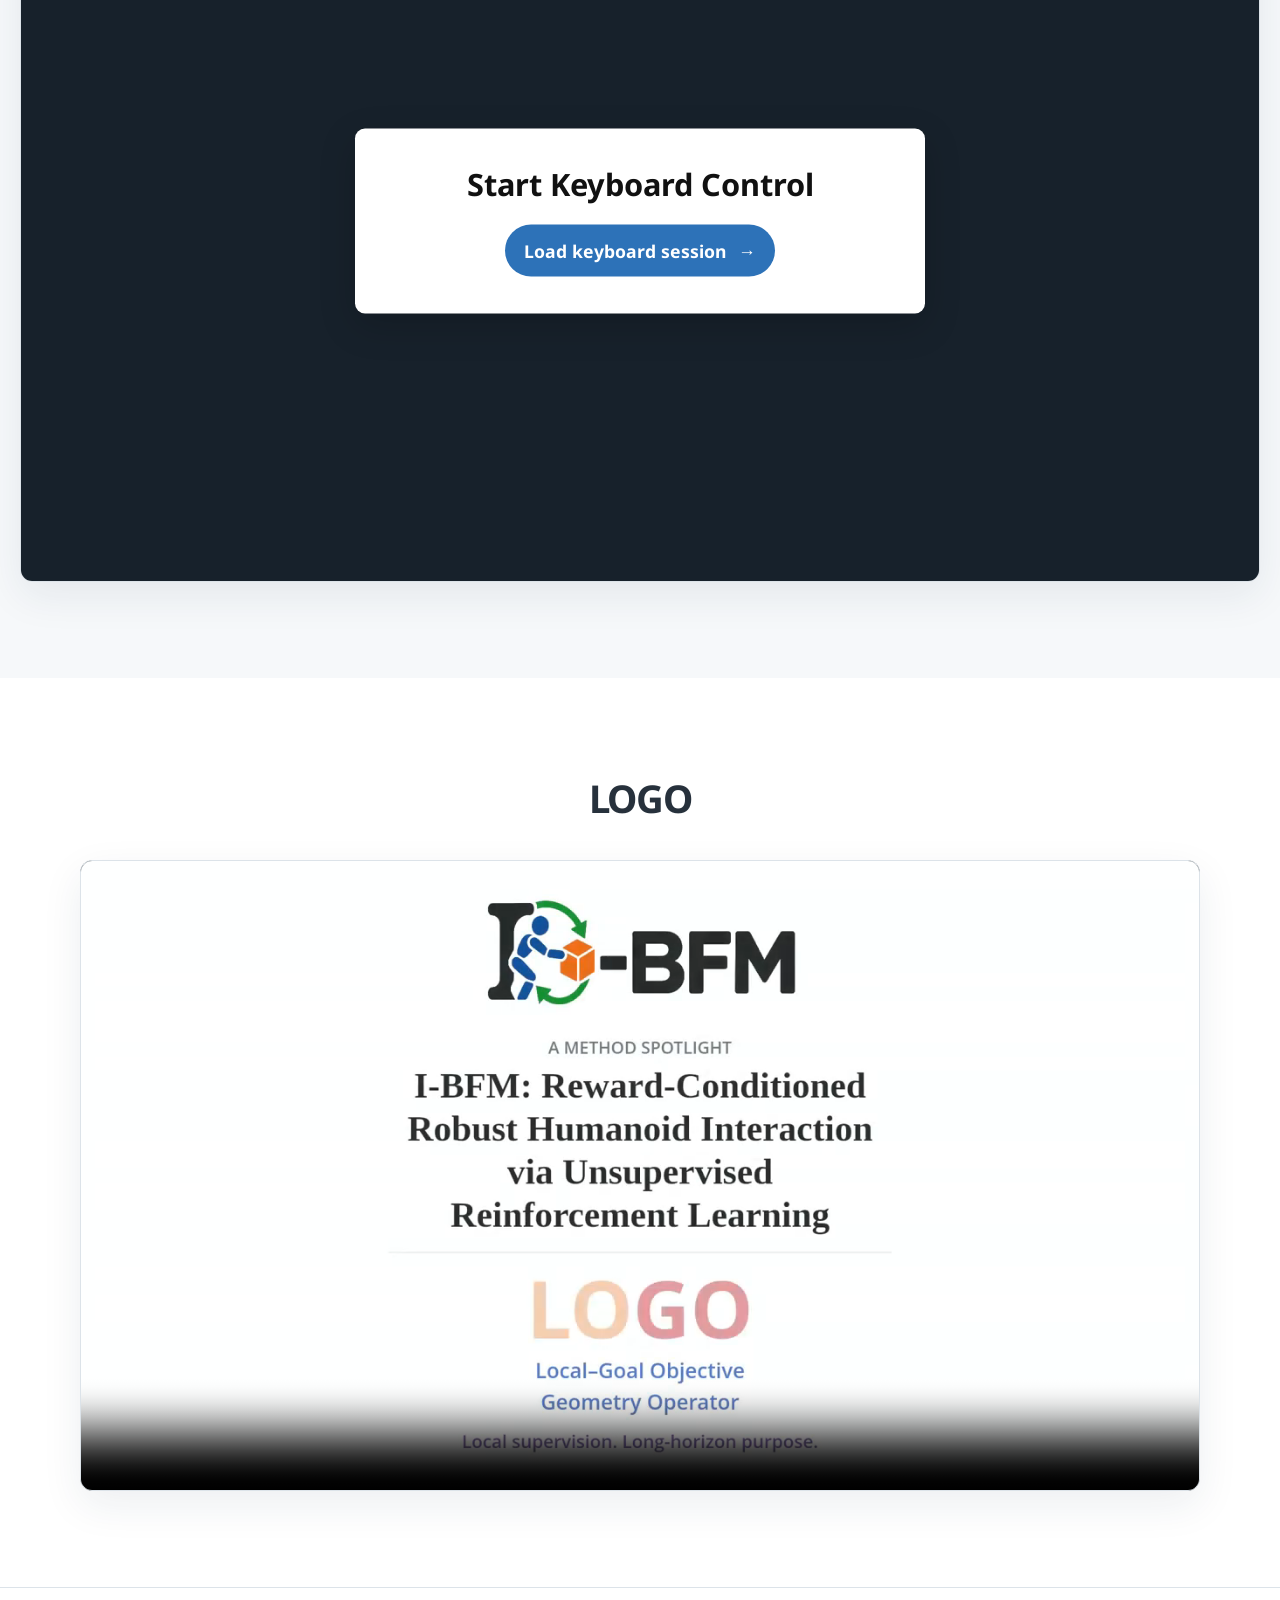
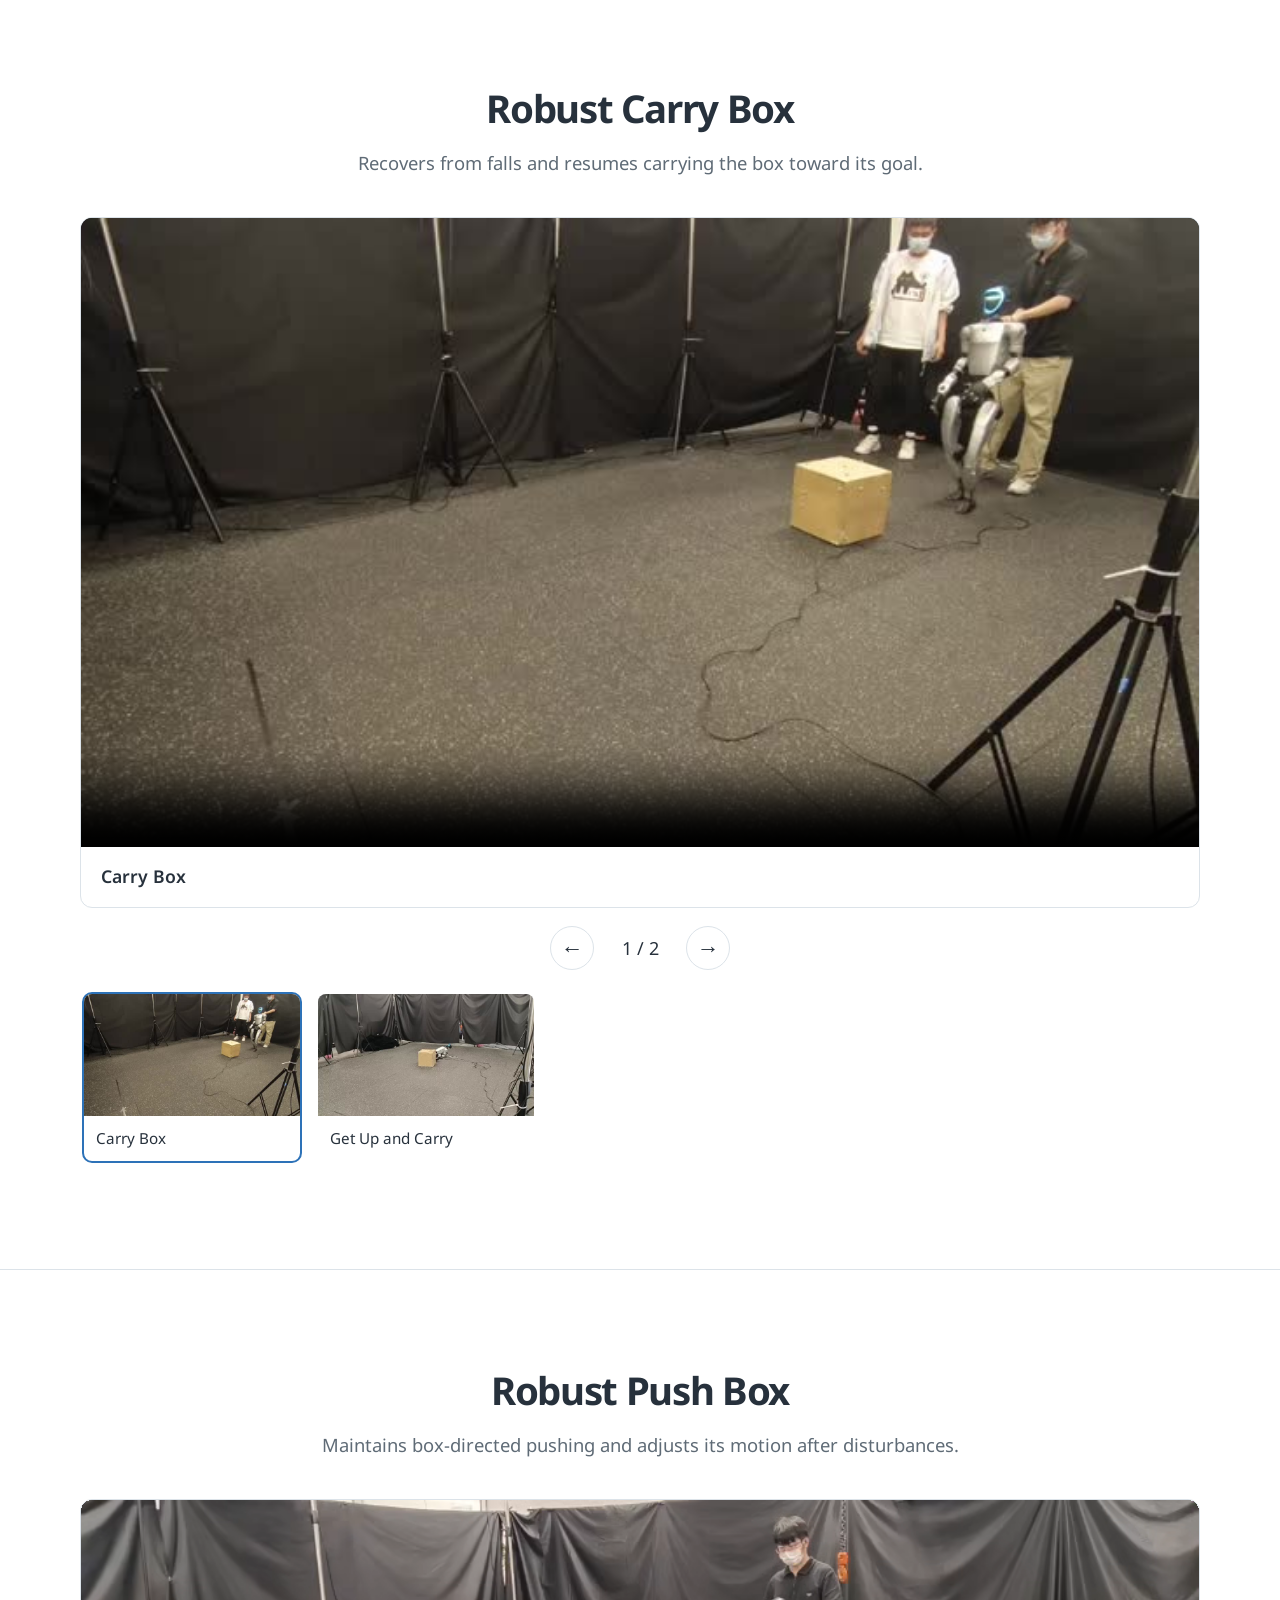
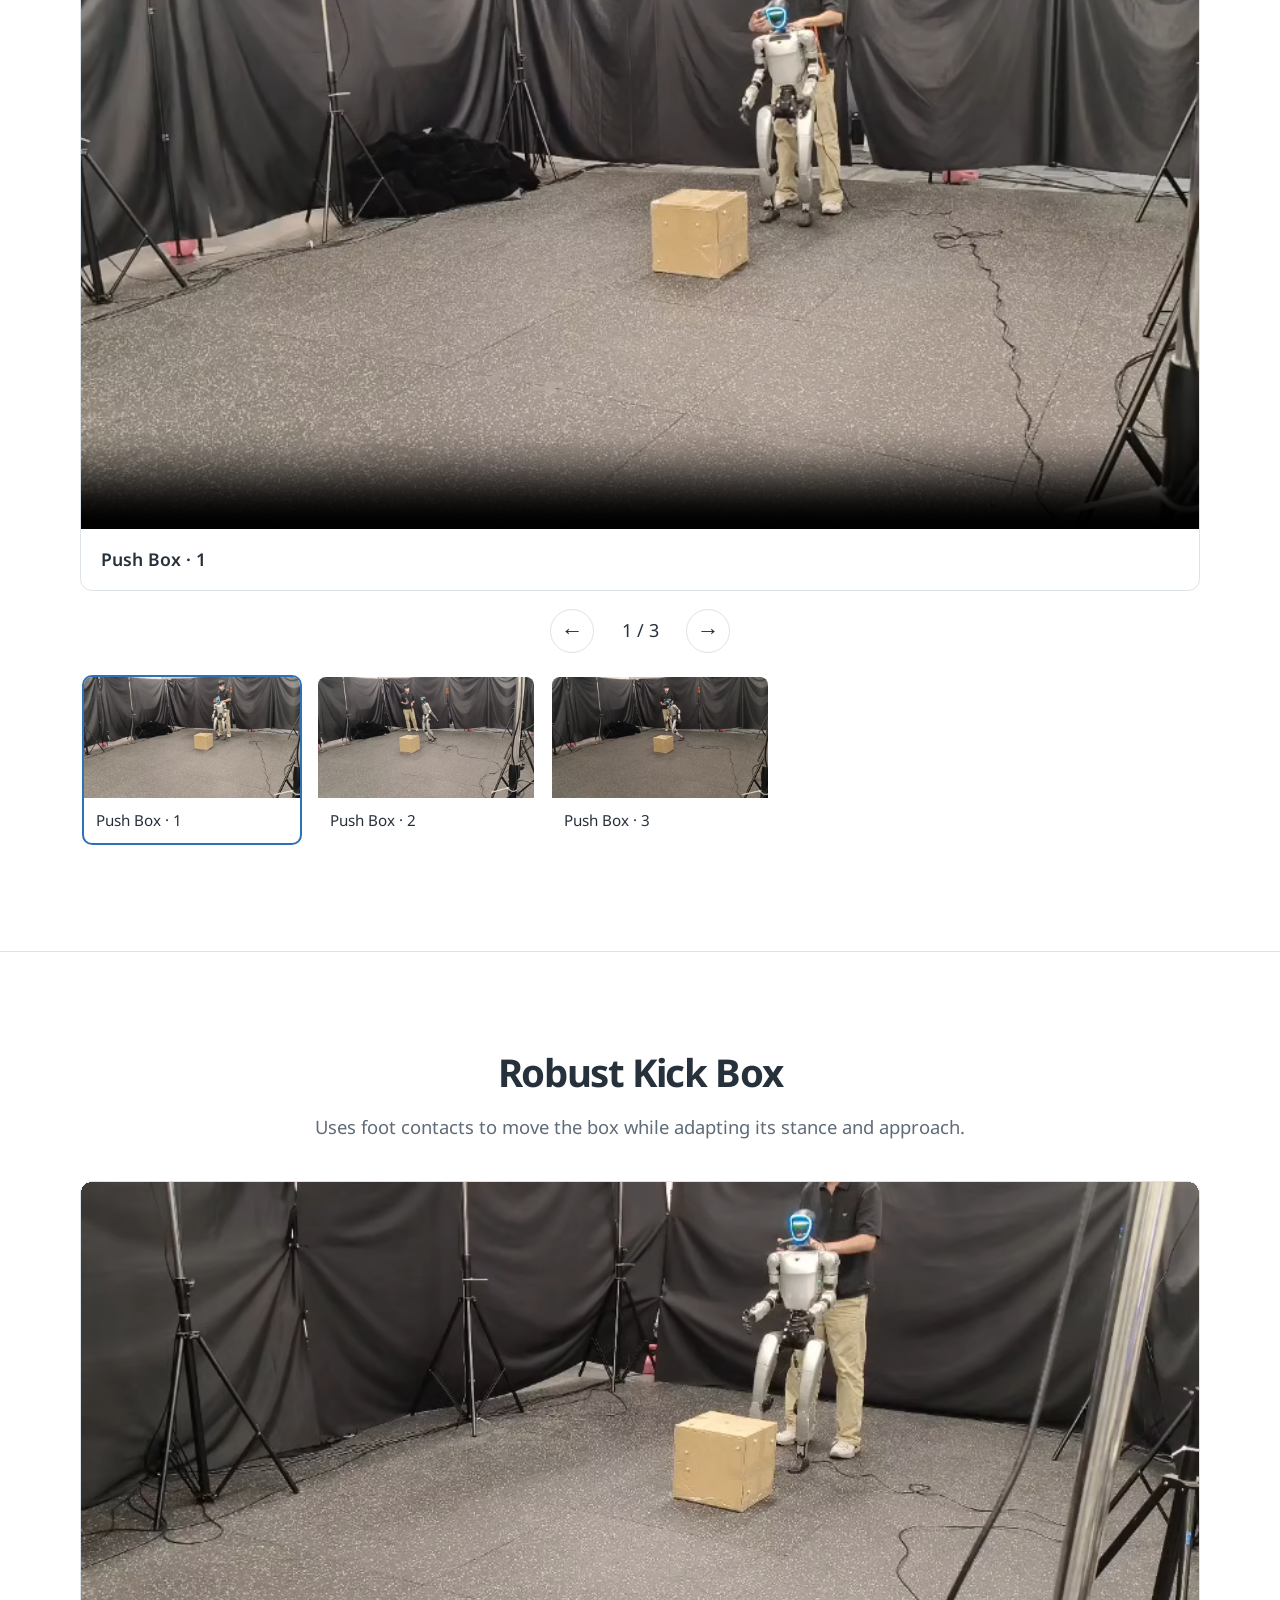
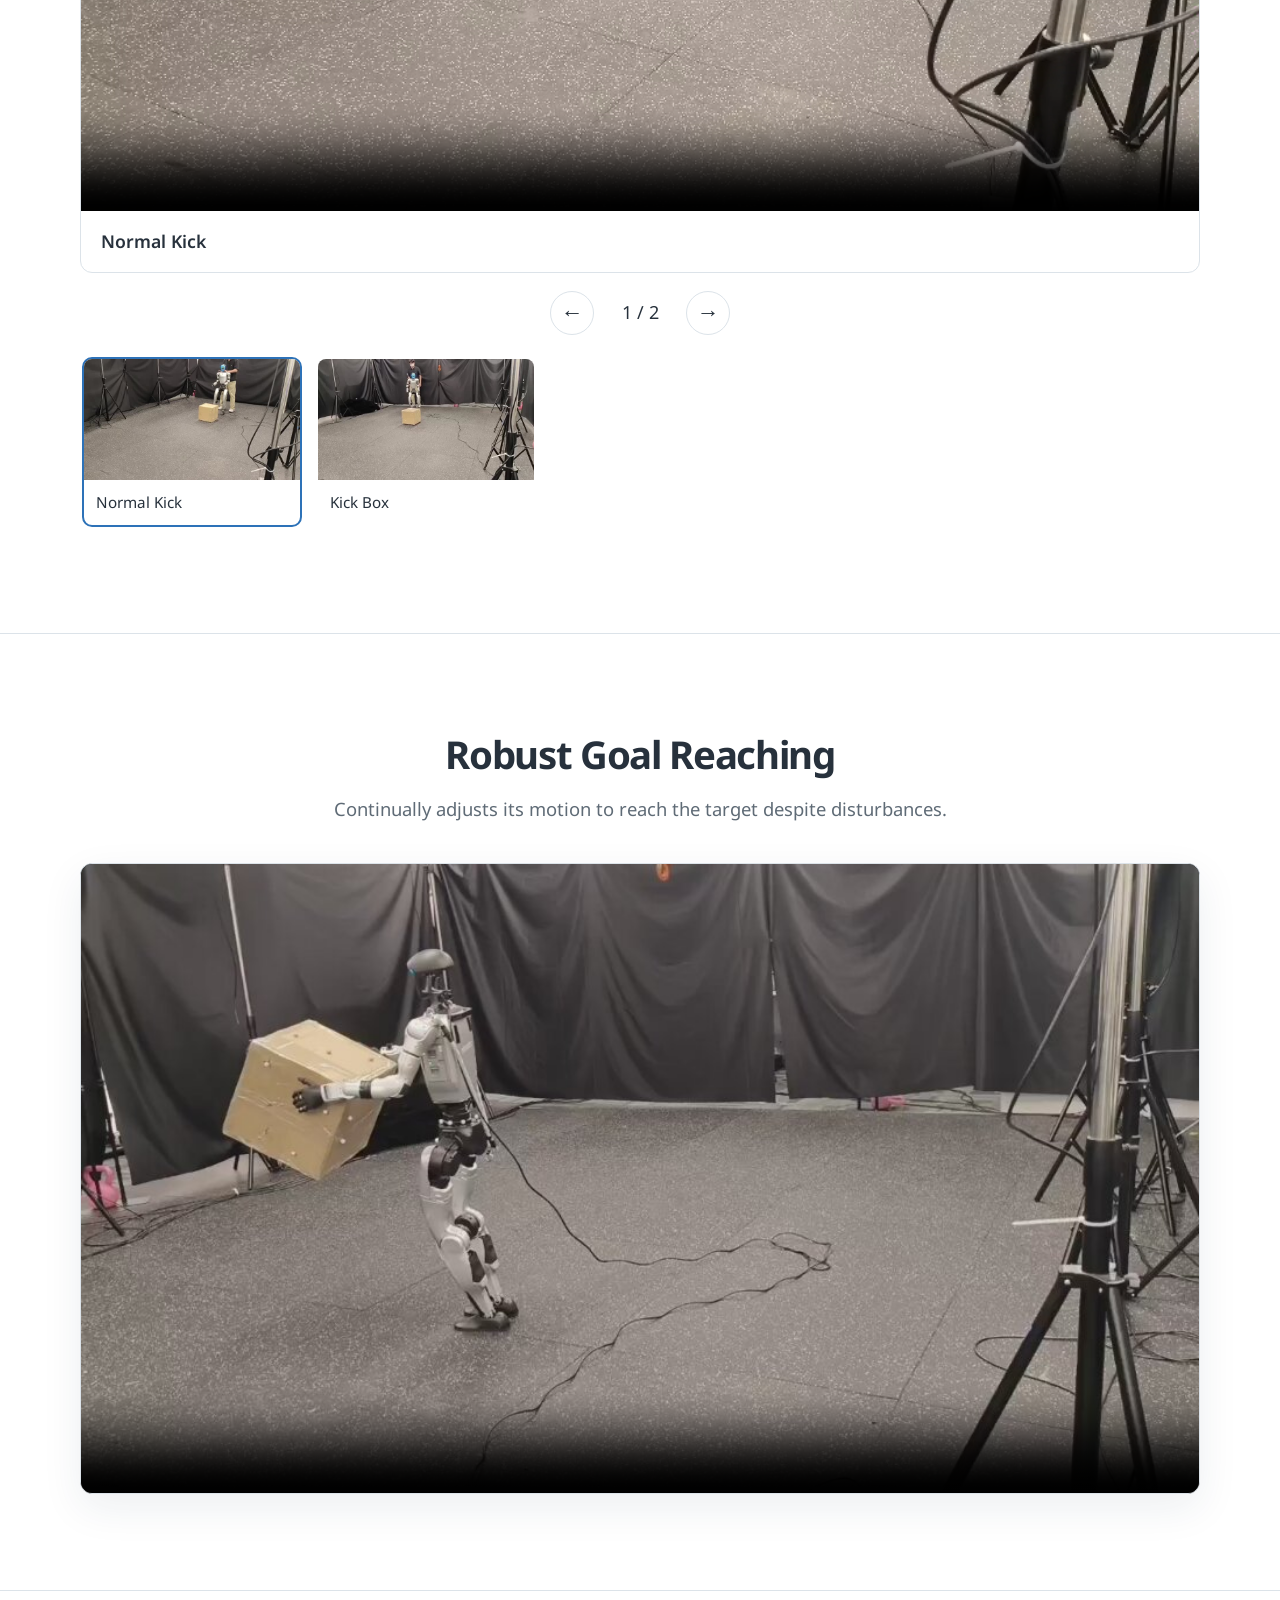
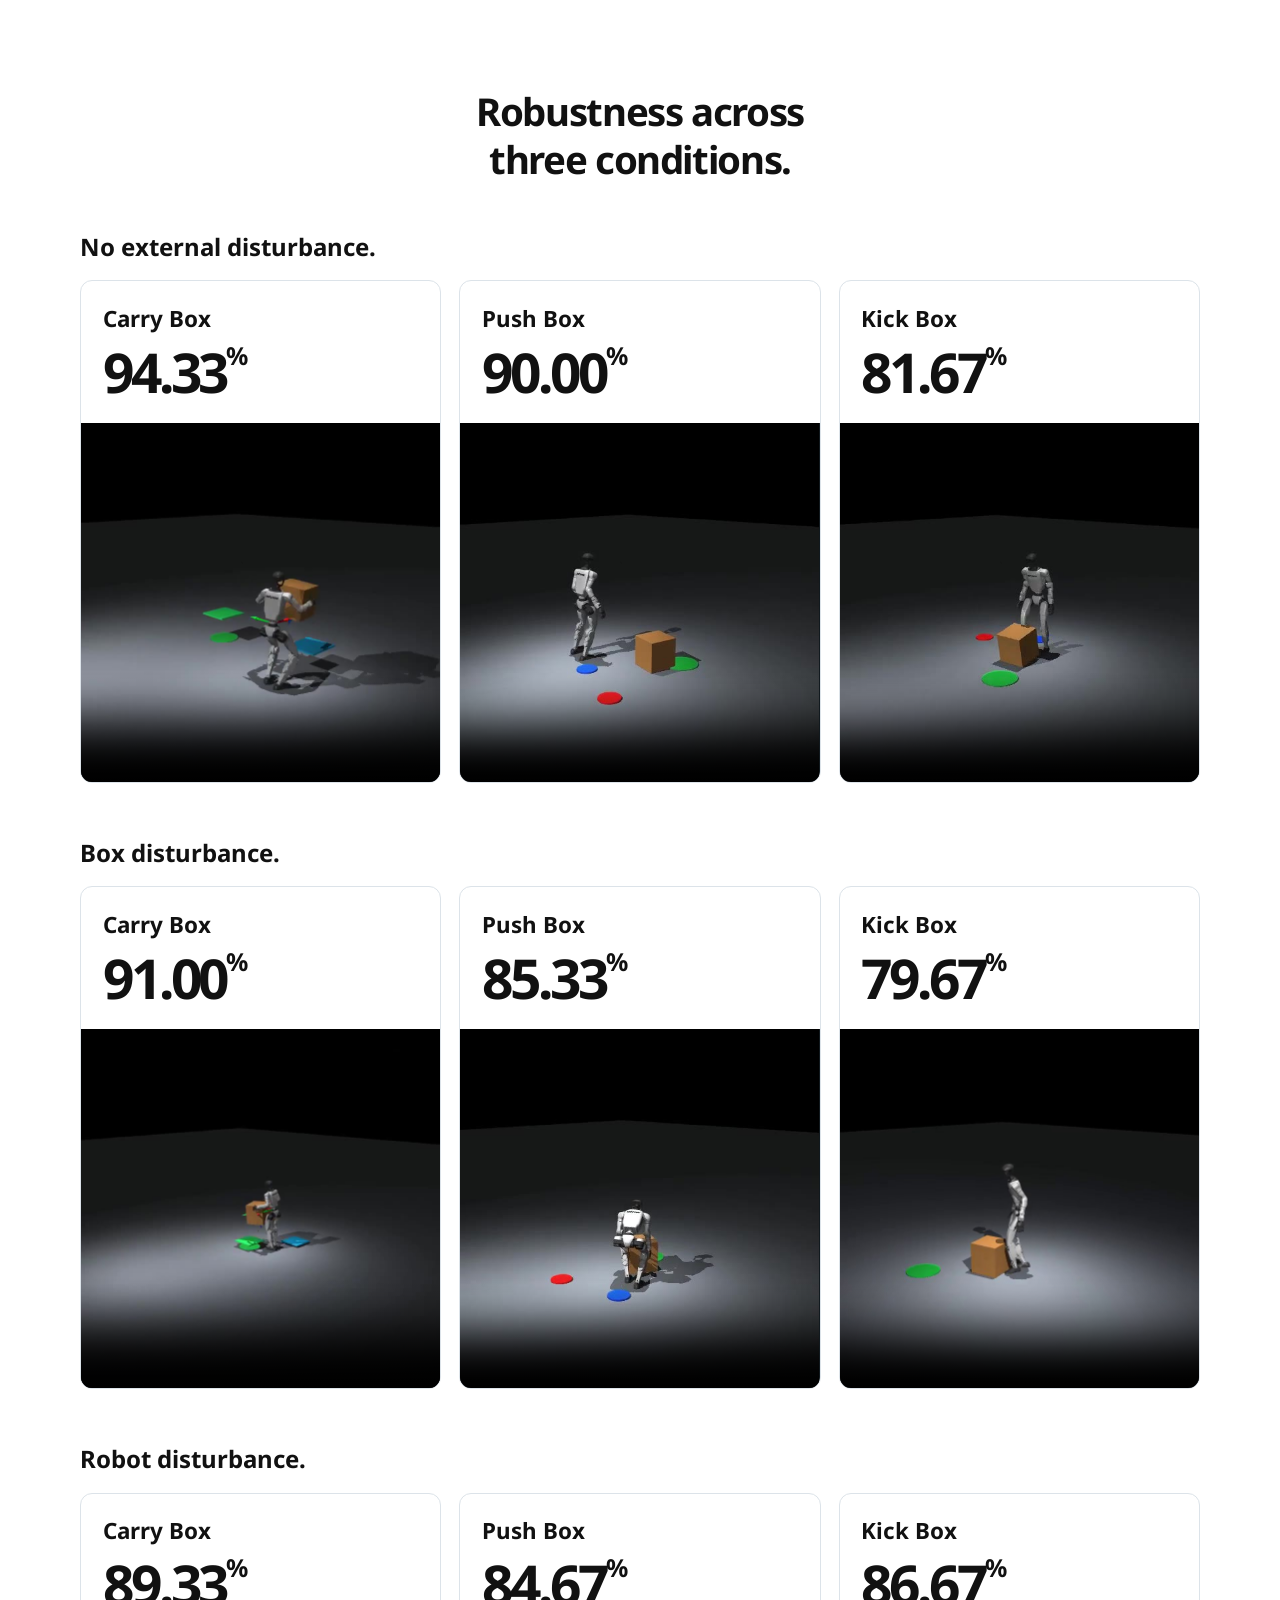
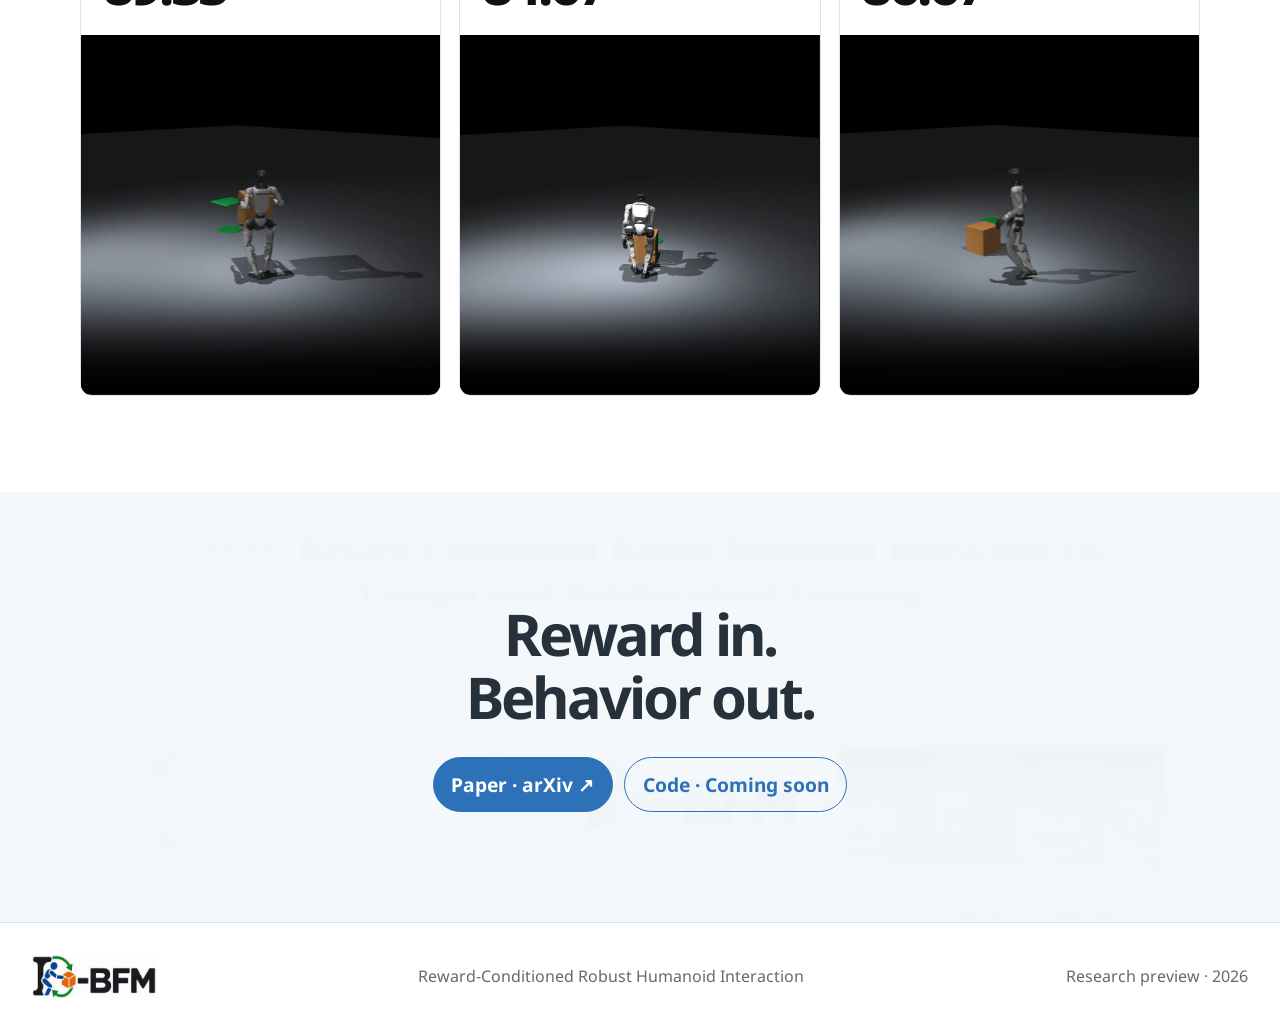
==== commit d42fbe43: "Add LOGO video between live demos and real-world clips" ====
--- a/index.html
+++ b/index.html
@@ -140,6 +140,13 @@
         </article>
       </section>
 
+      <section class="section light showcase-section" id="logo-video">
+        <h2 class="section-title reveal">LOGO</h2>
+        <div class="showcase-video-frame reveal">
+          <video src="static/video/ibfm-logo.mp4" poster="static/video/ibfm-logo-poster.png" data-autoplay-on-view loop muted playsinline controls preload="none" aria-label="LOGO method spotlight video"></video>
+        </div>
+      </section>
+
       <section class="section light showcase-section" id="robust-carry-box">
         <h2 class="section-title reveal">Robust Carry Box</h2>
         <p class="task-commentary reveal">Recovers from falls and resumes carrying the box toward its goal.</p>
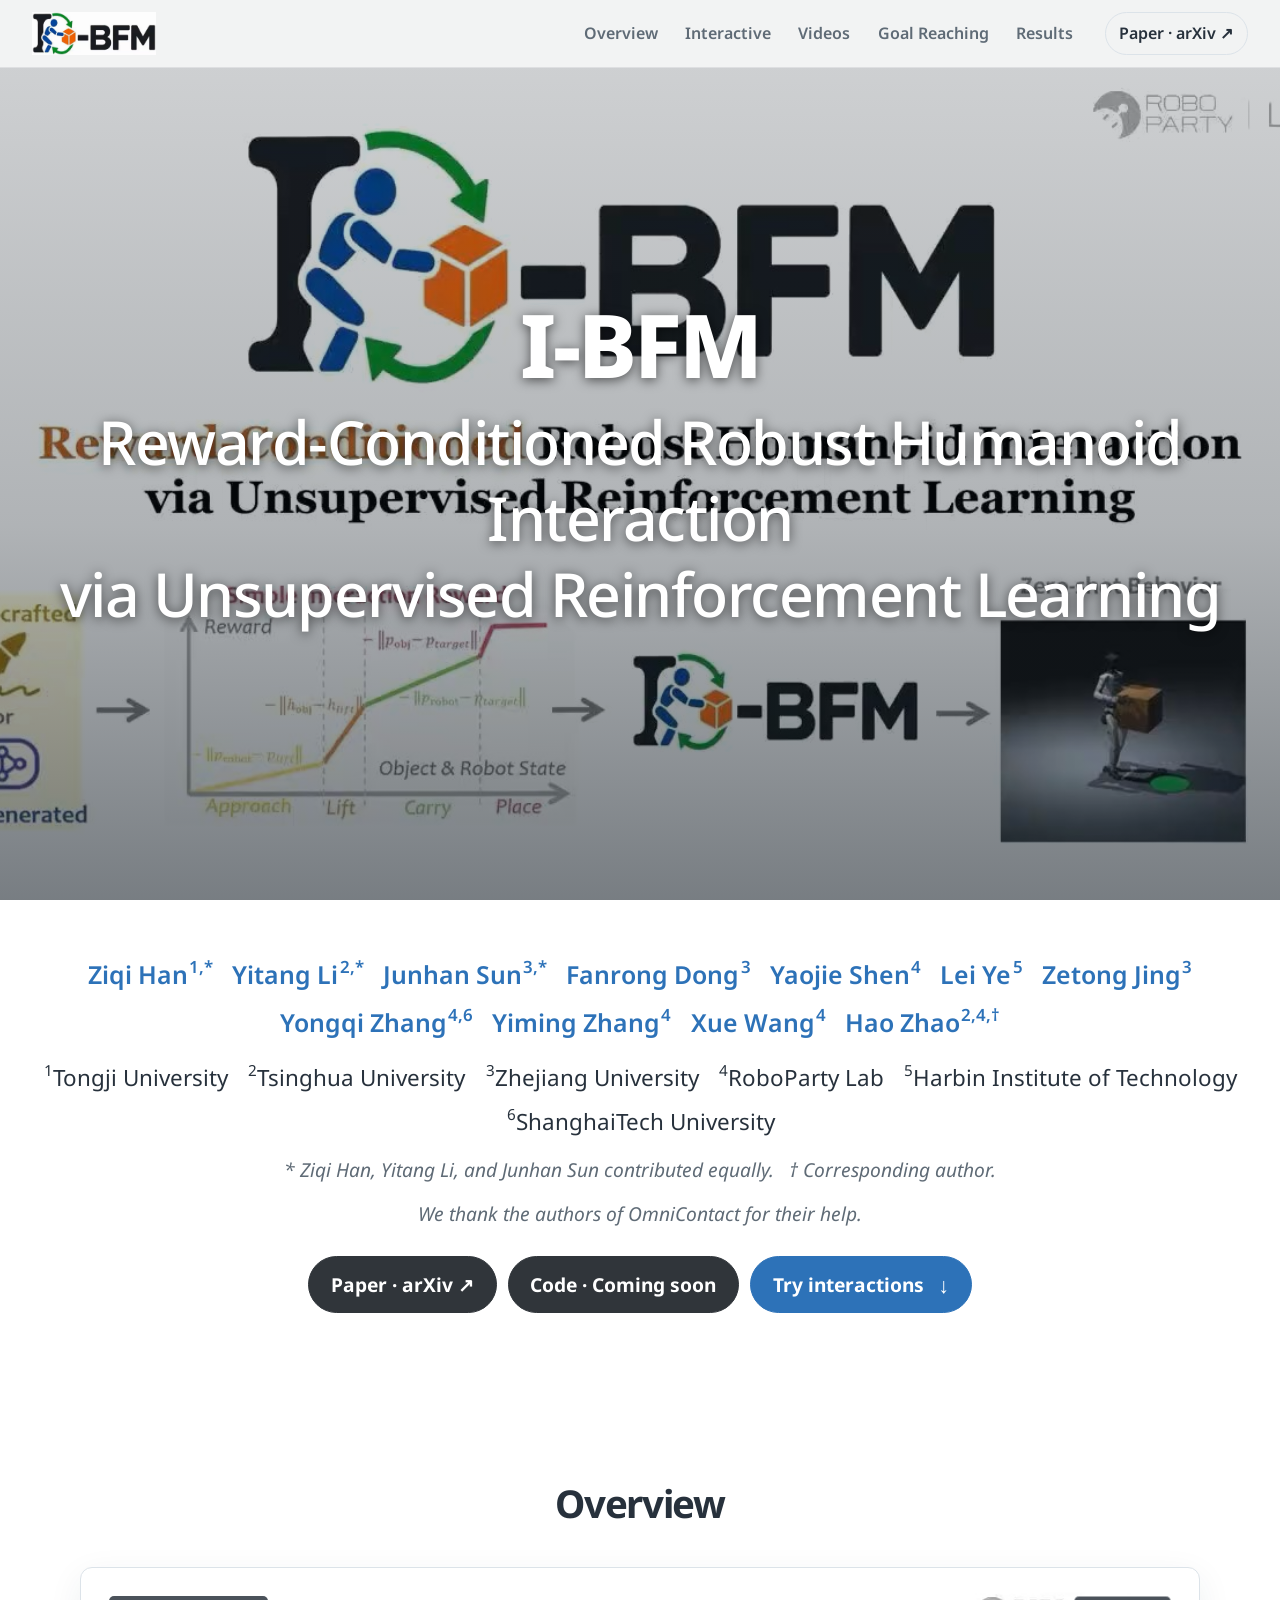
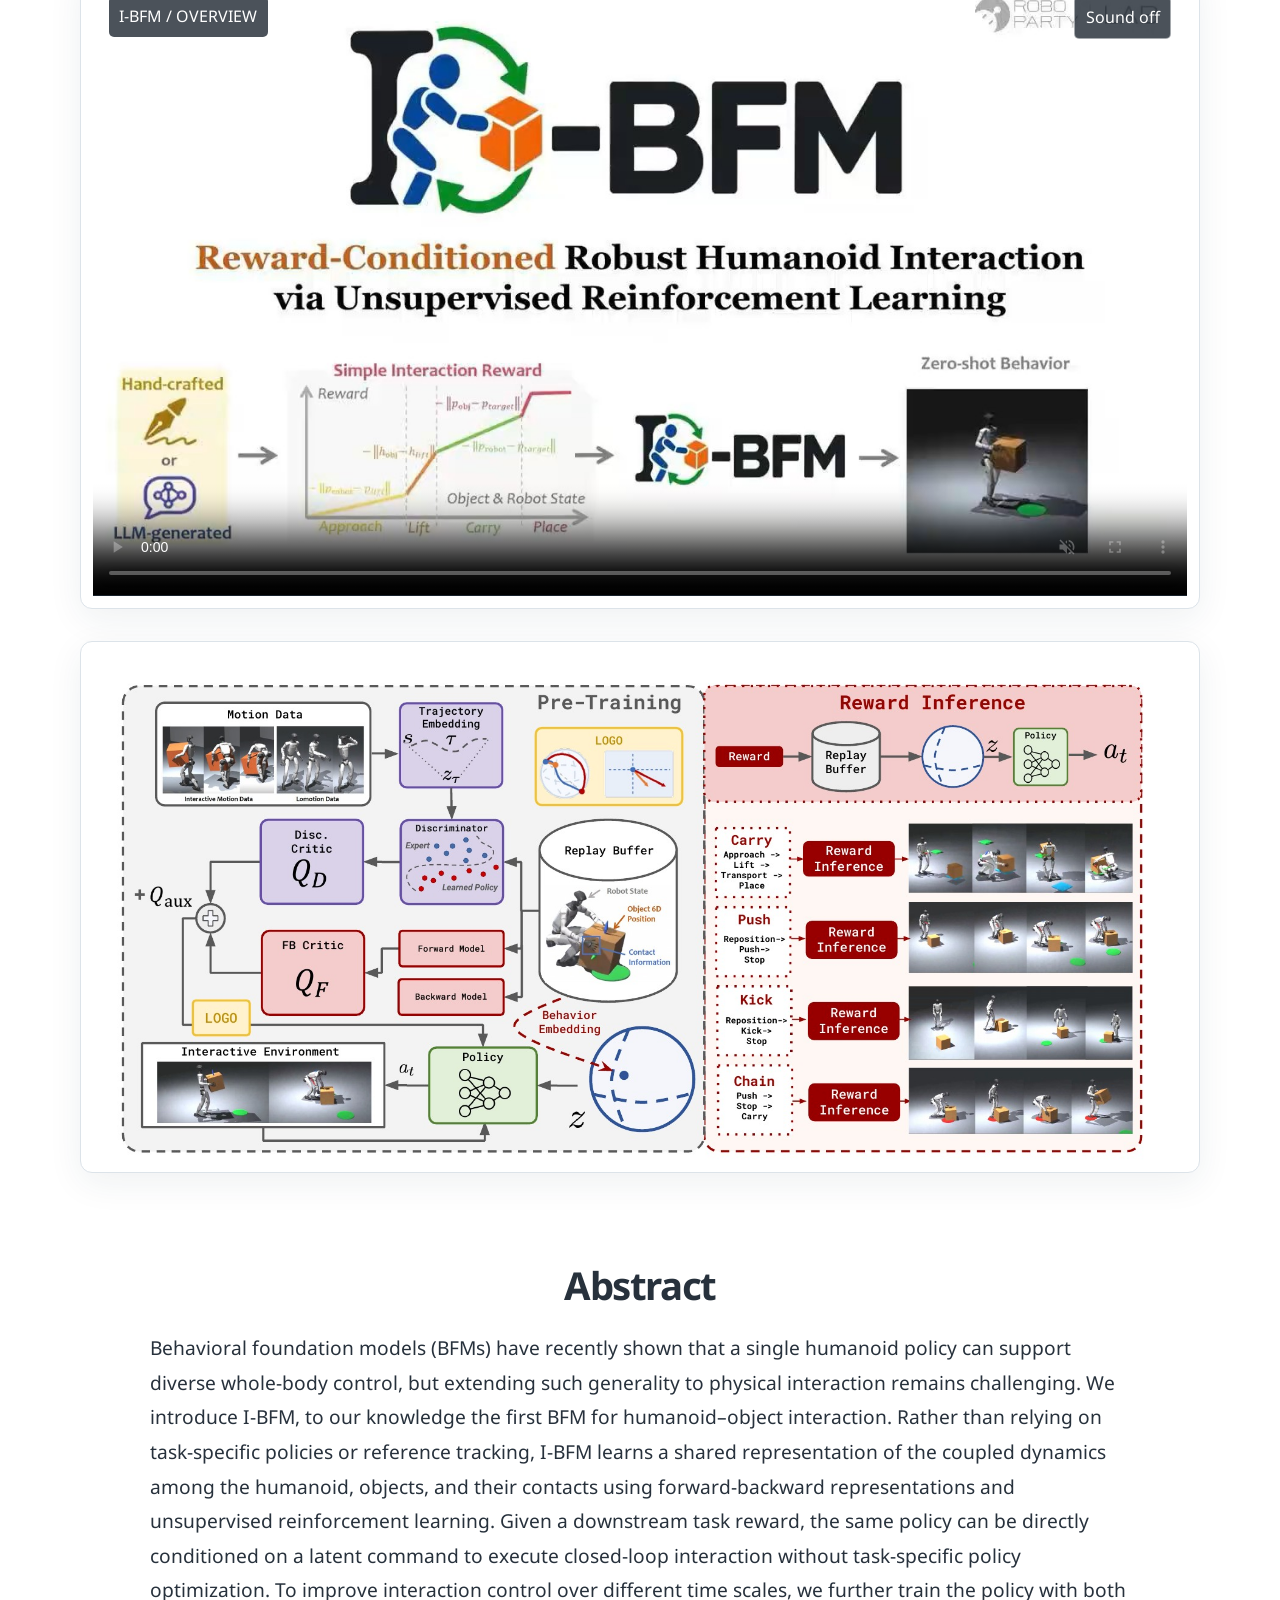
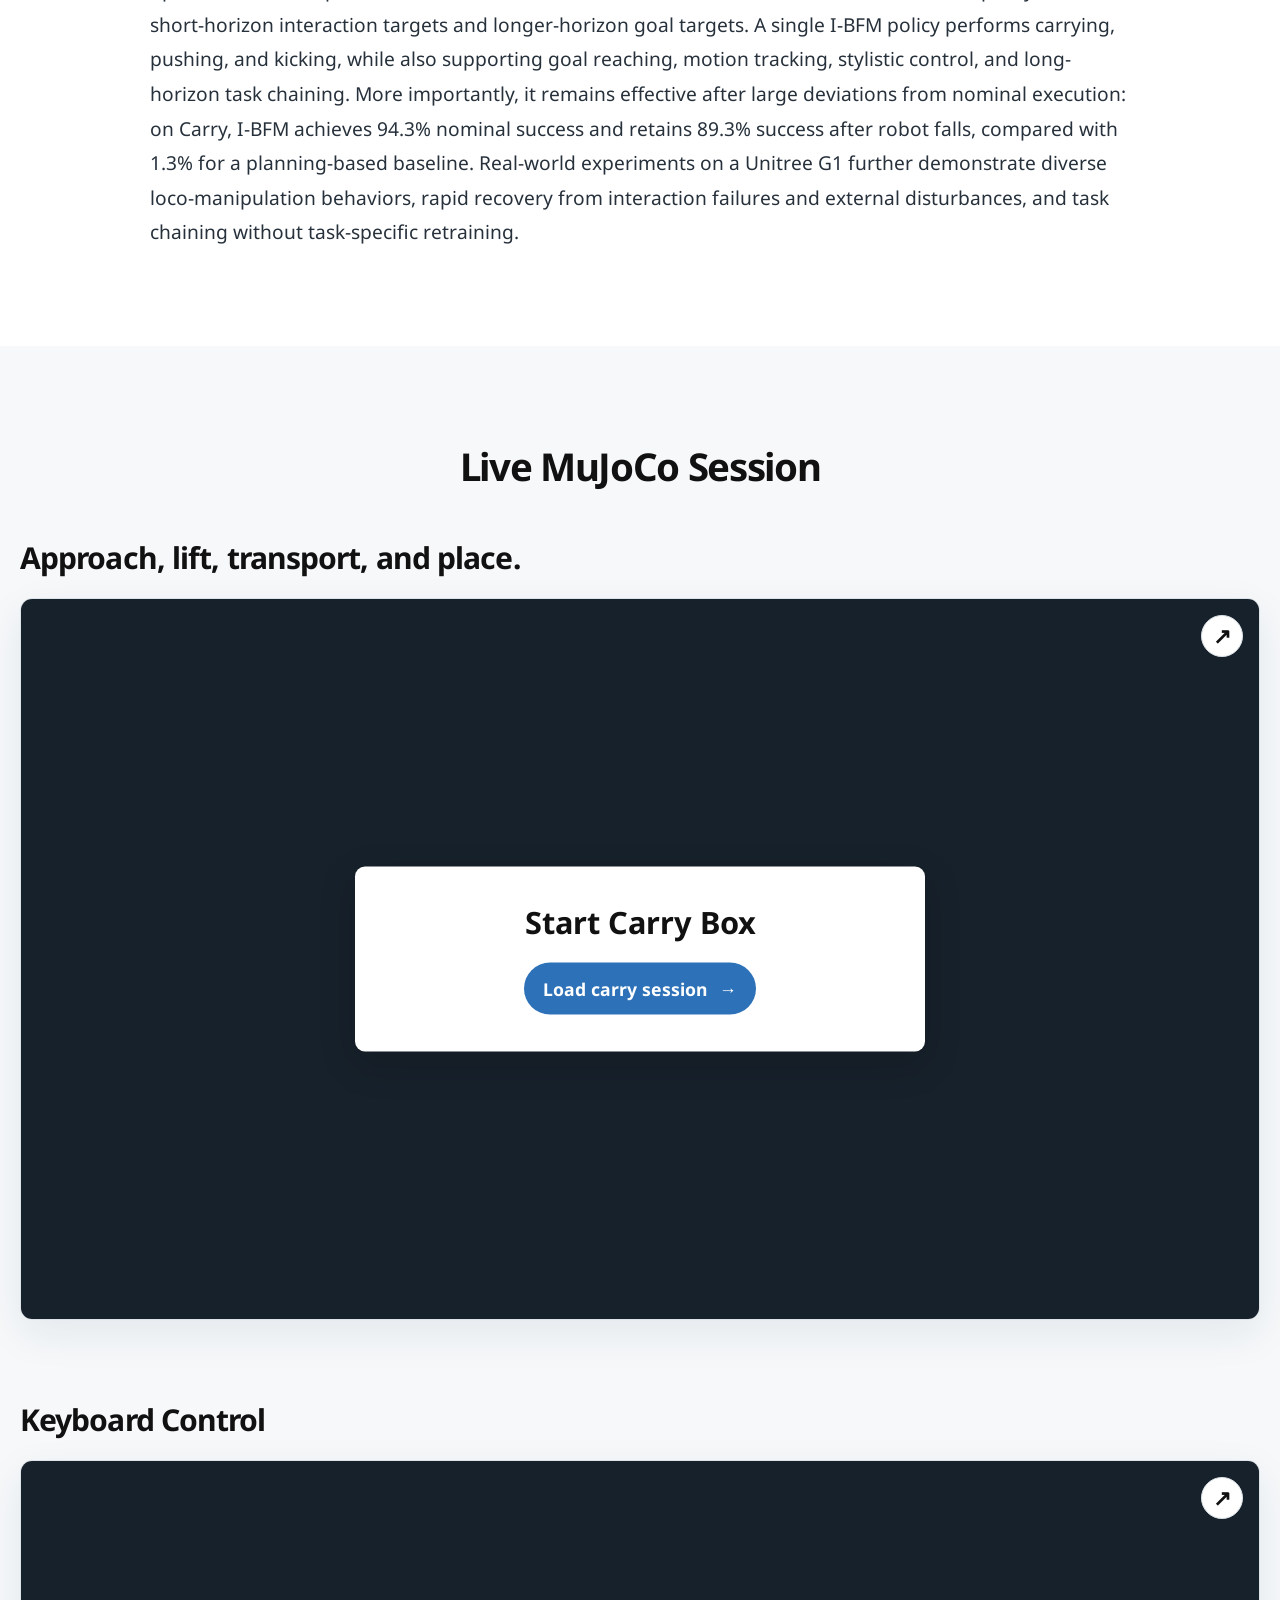
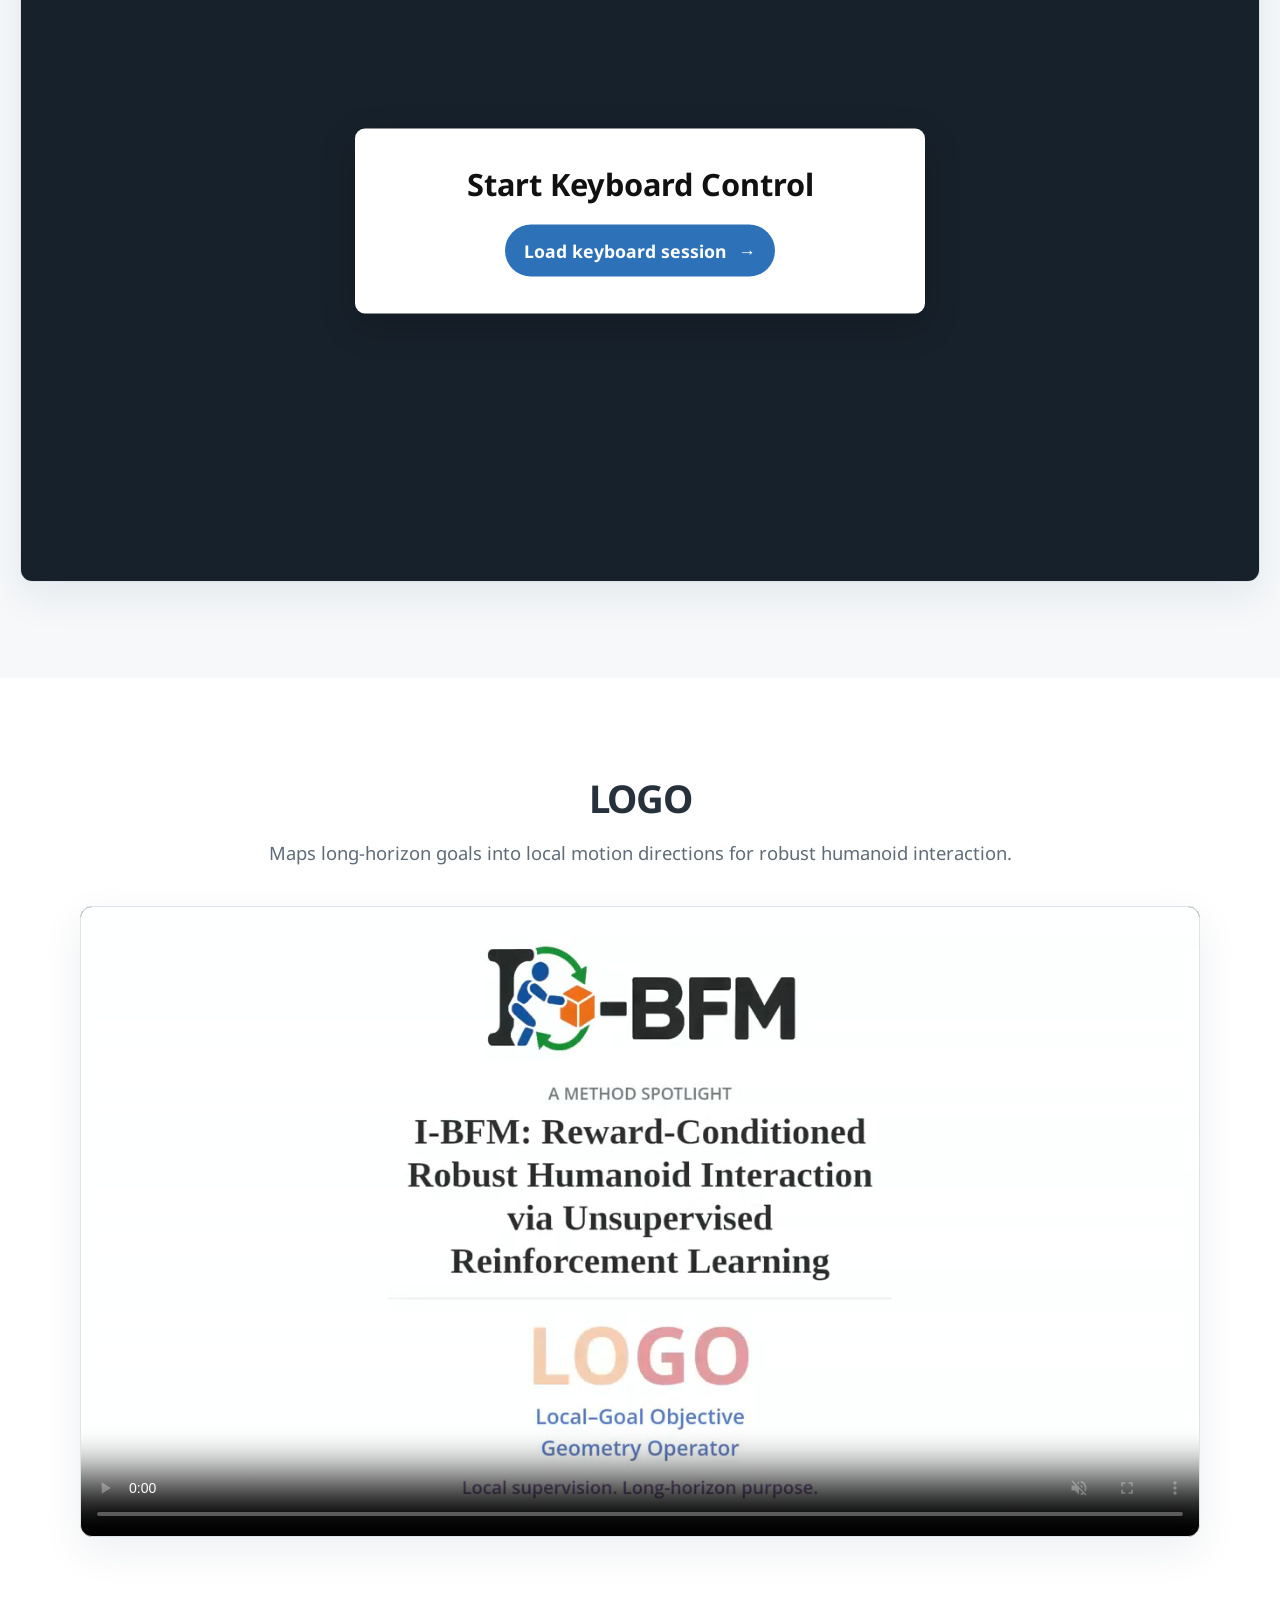
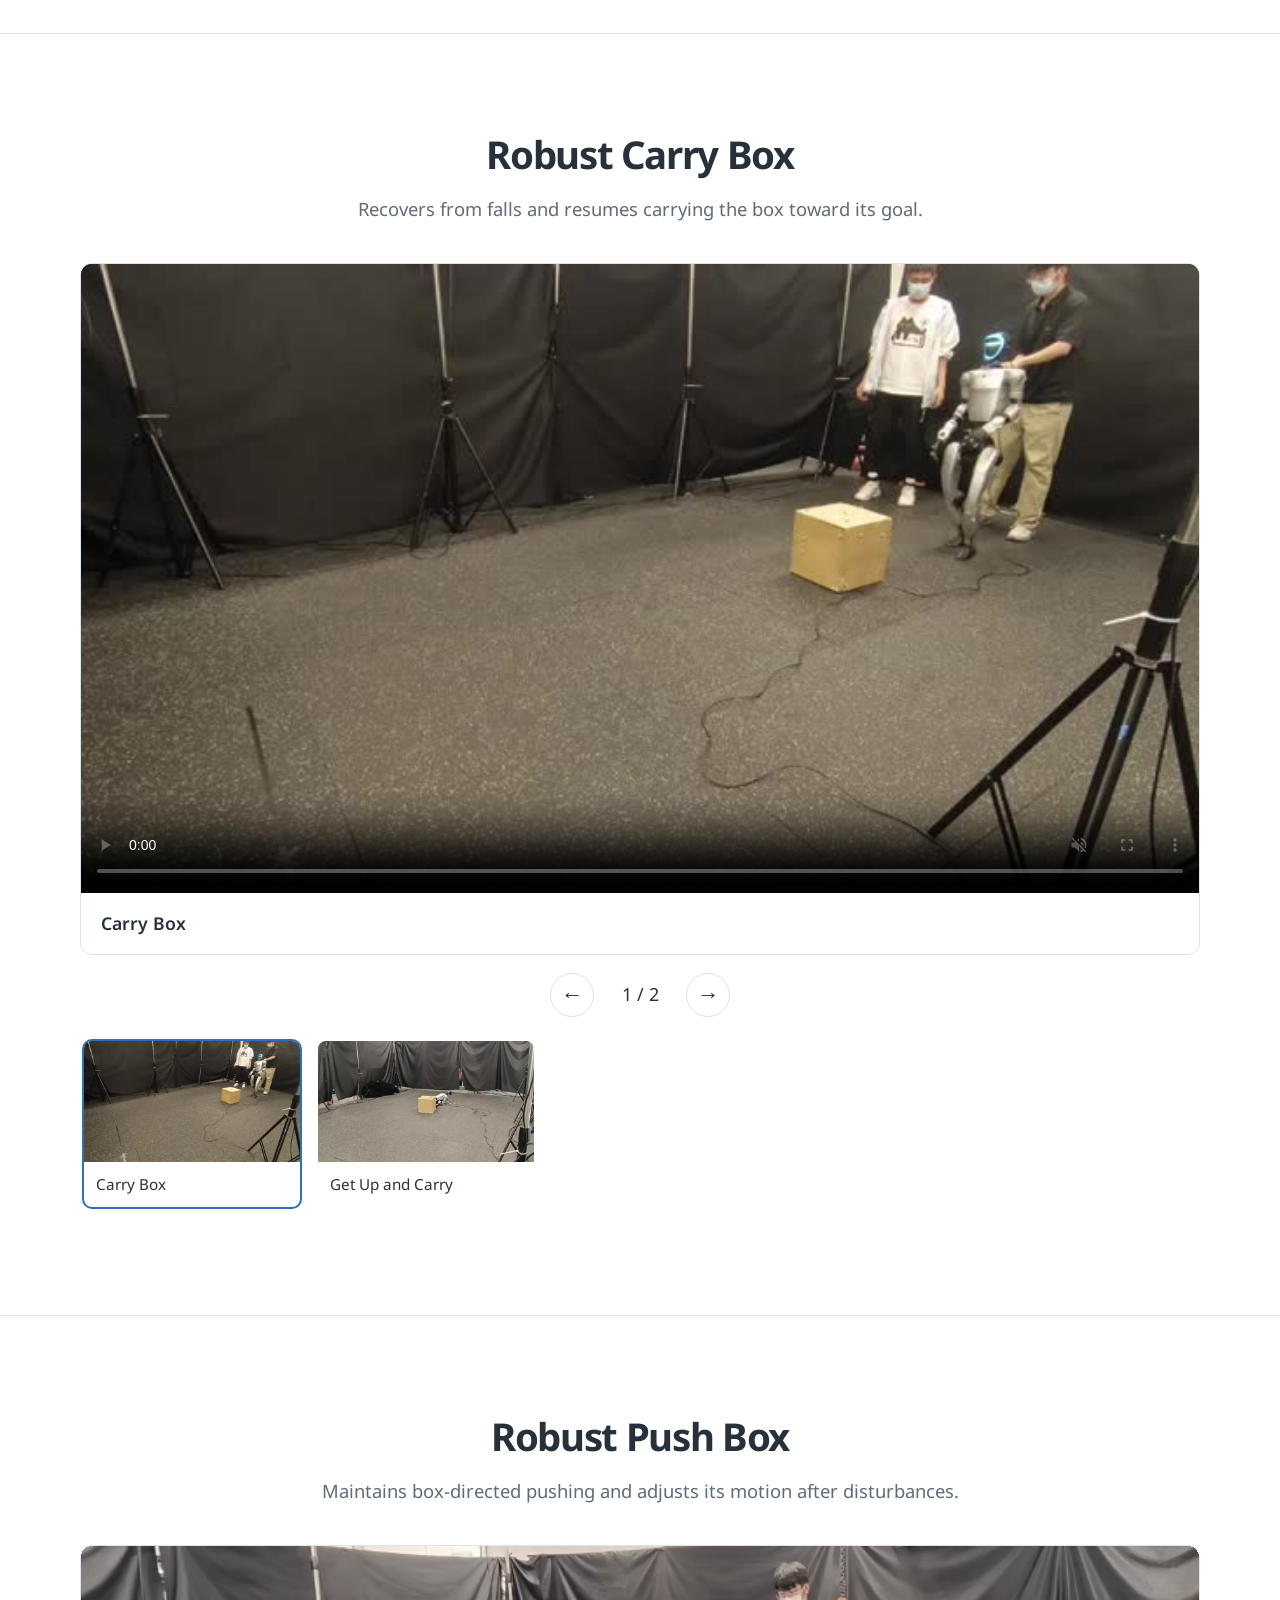
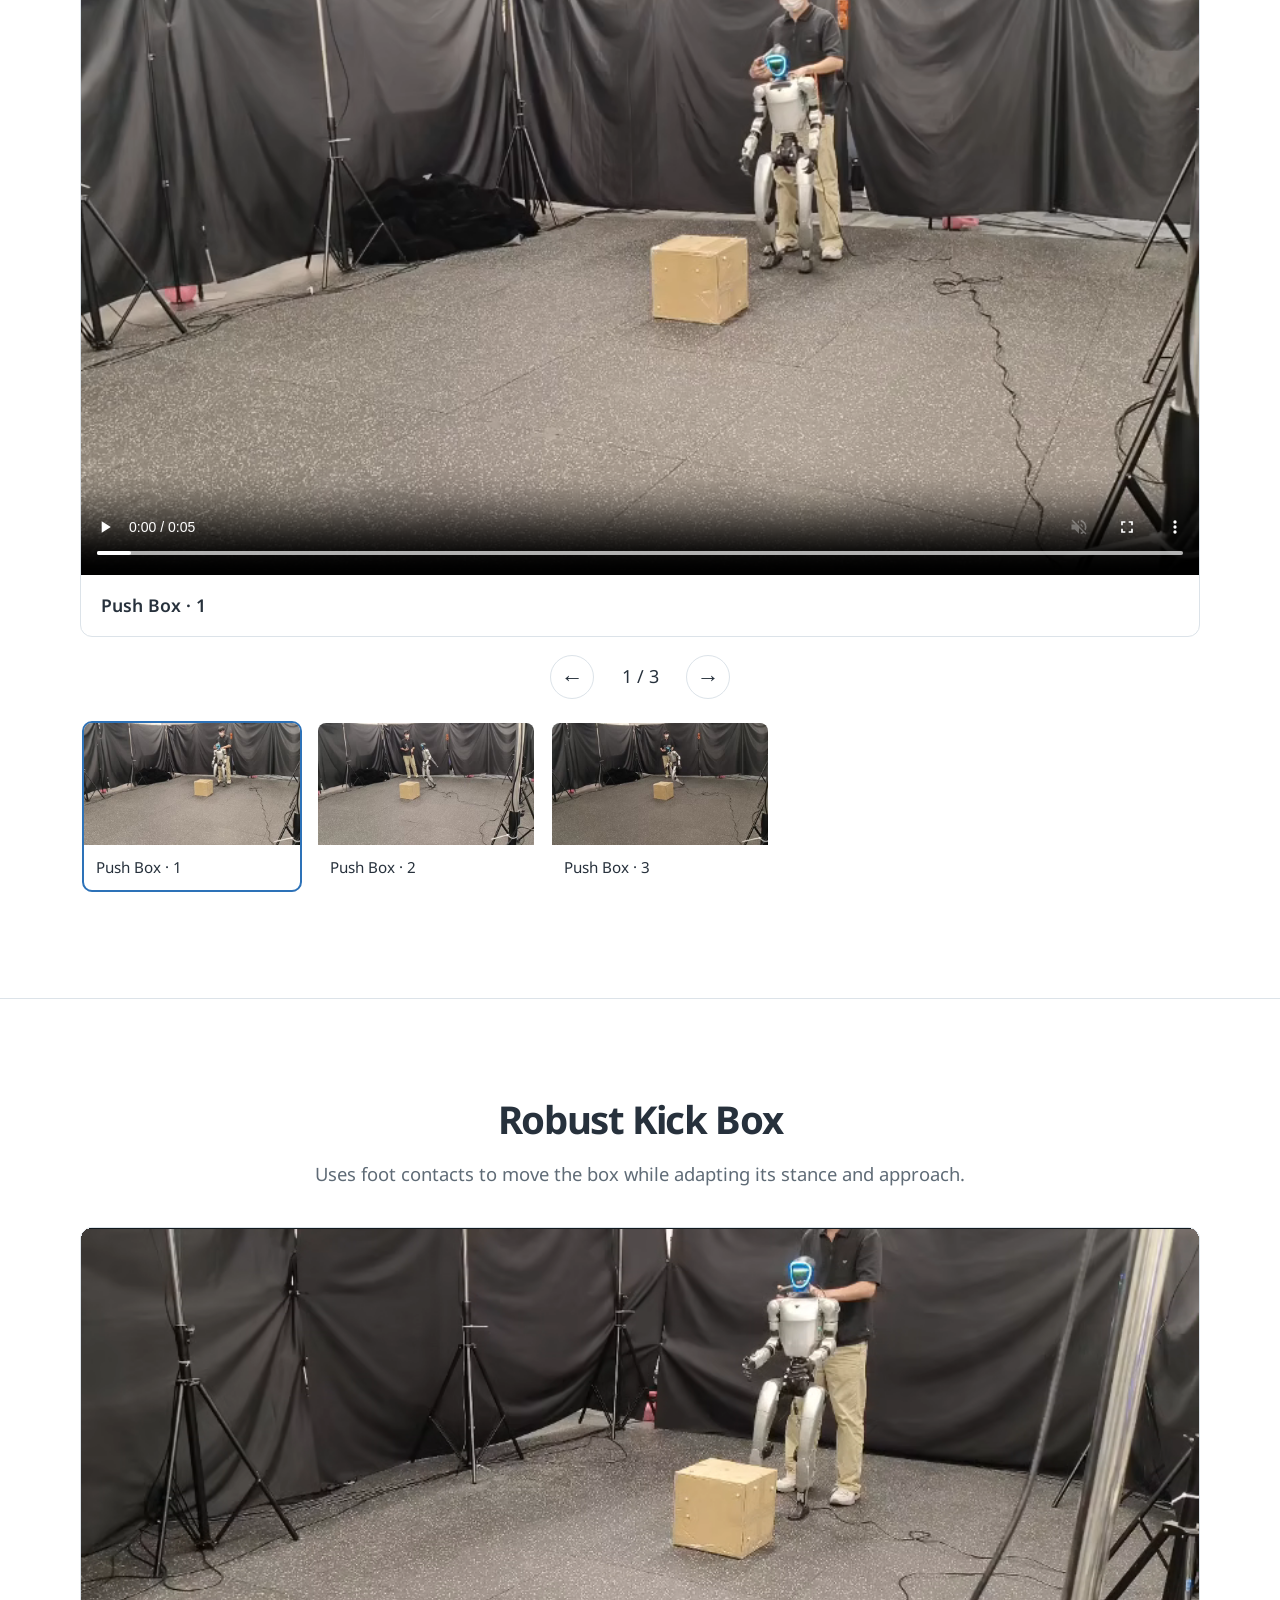
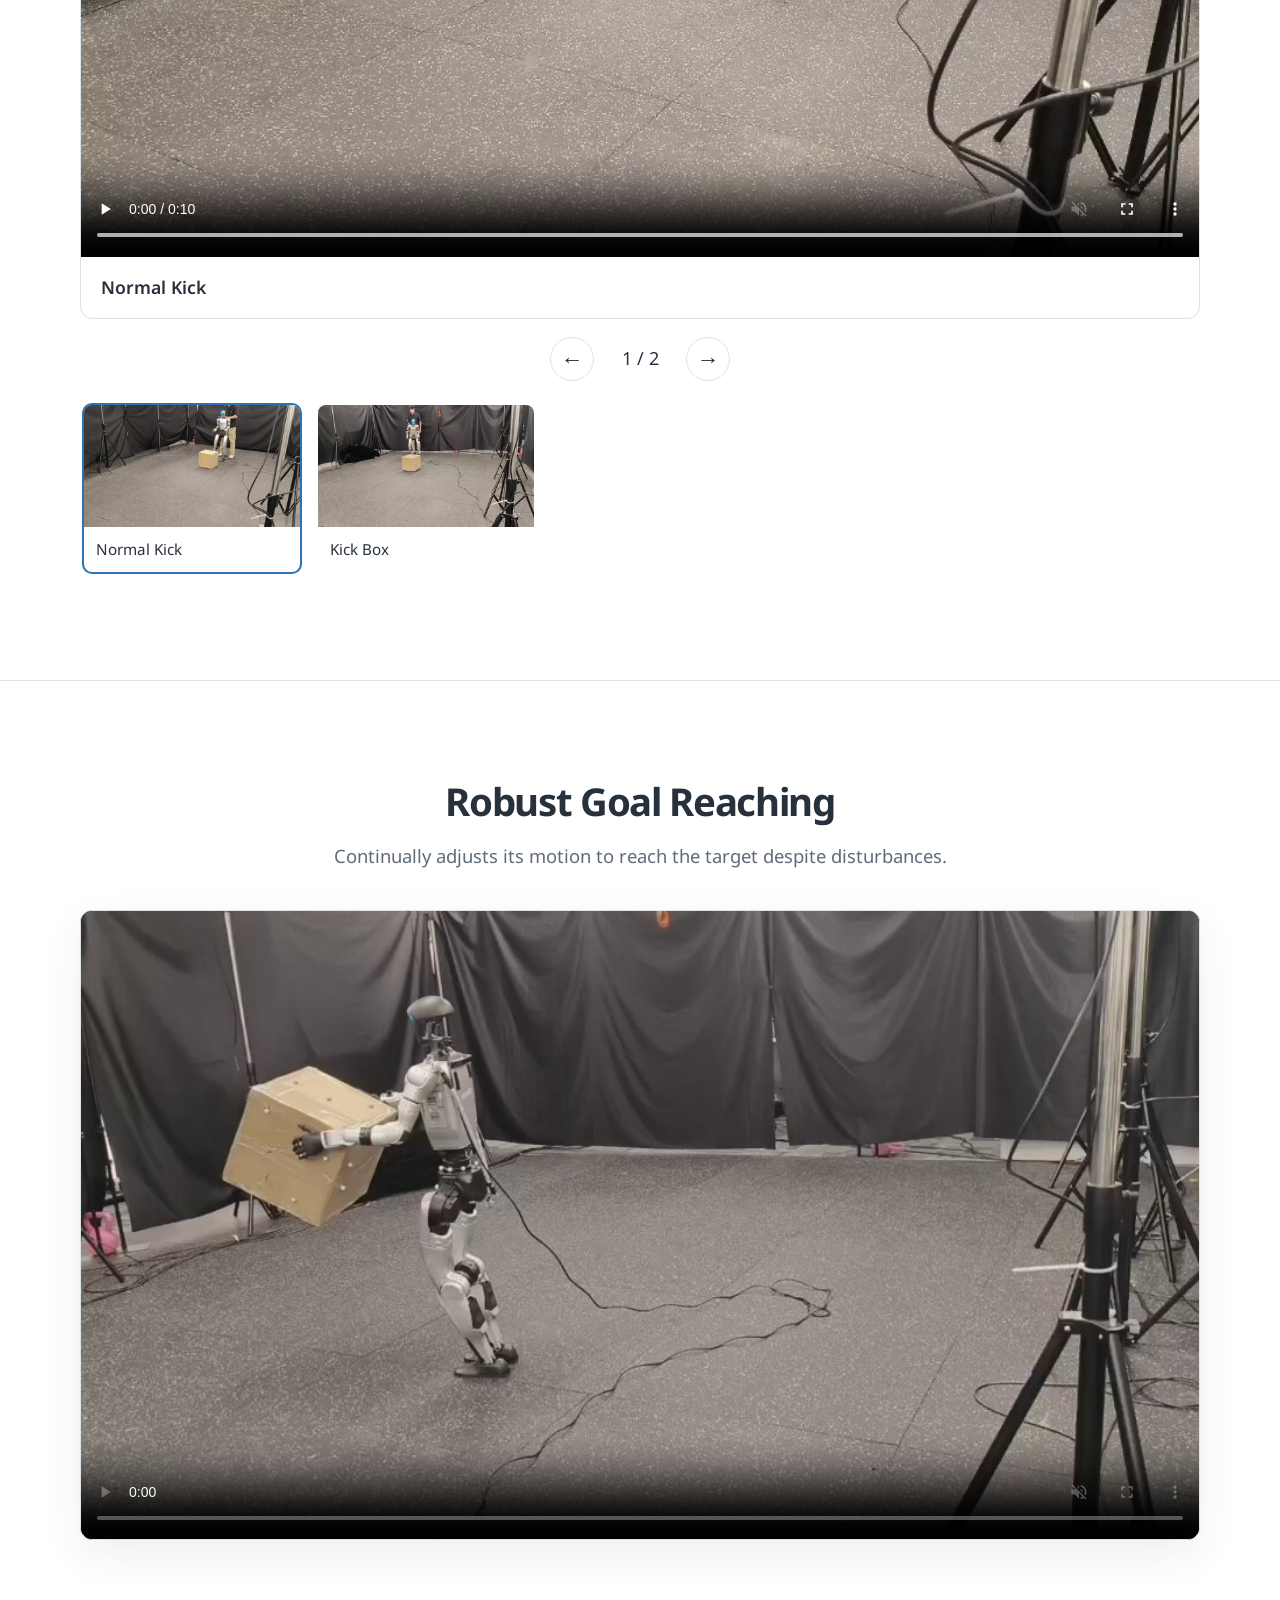
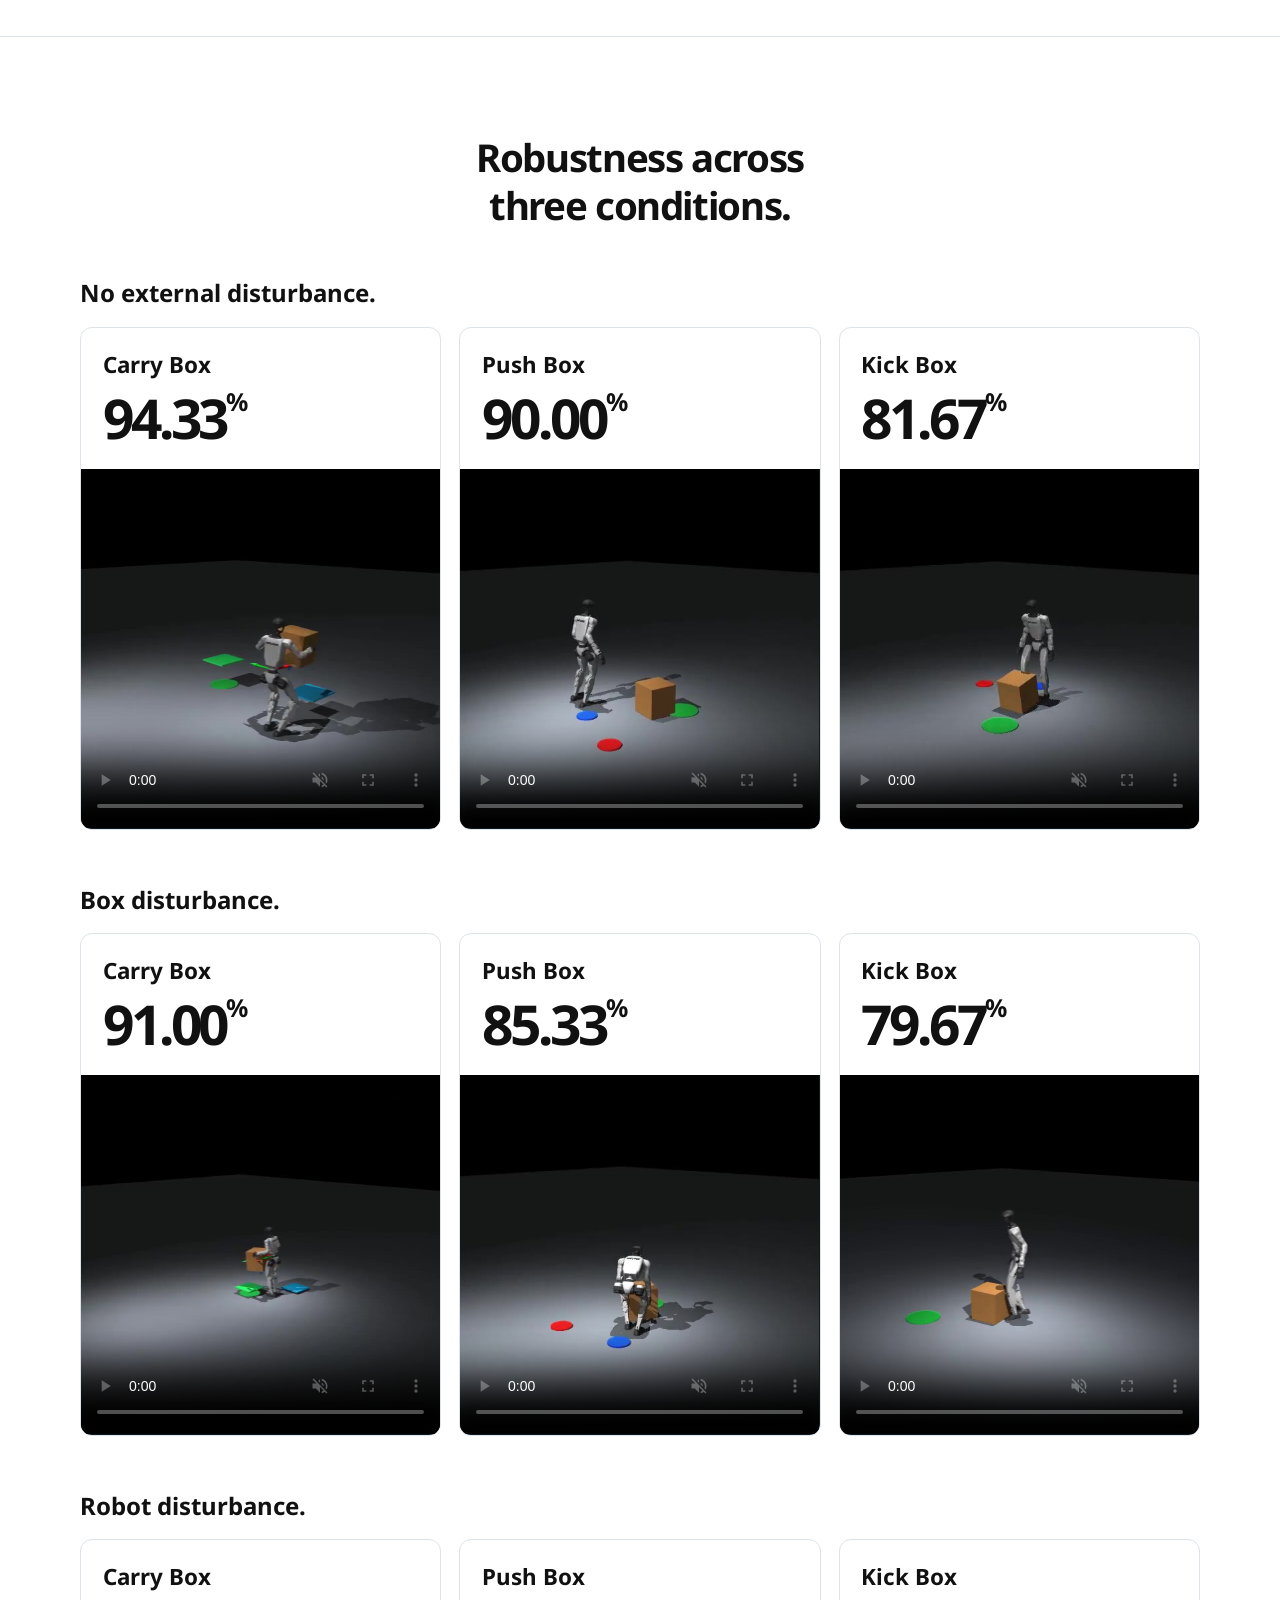
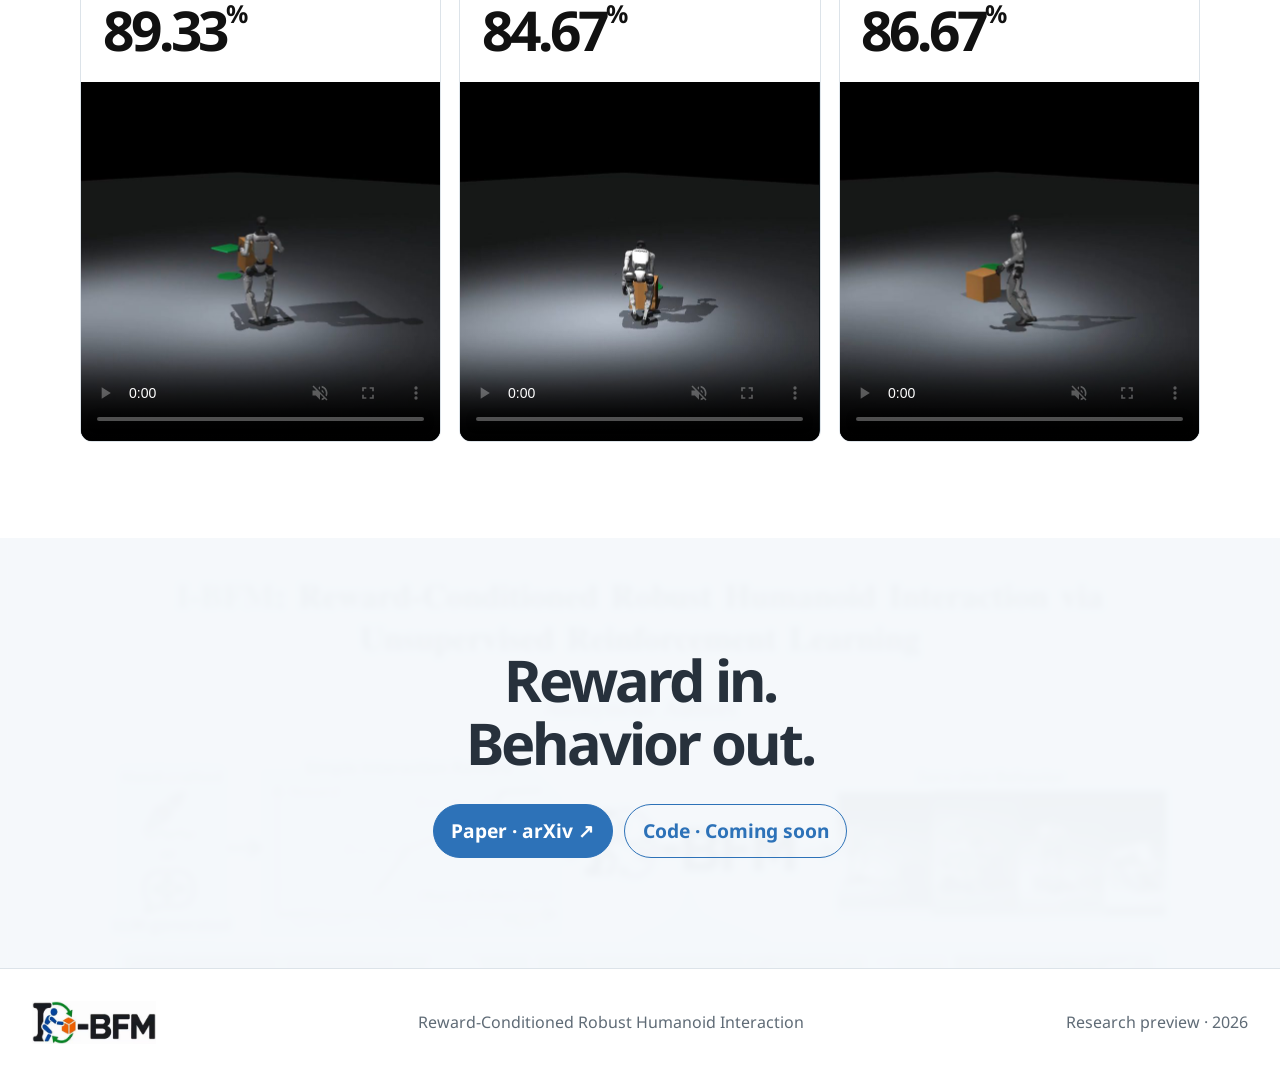
==== commit 2f4434bd: "Add one-line LOGO video summary" ====
--- a/index.html
+++ b/index.html
@@ -142,6 +142,7 @@
 
       <section class="section light showcase-section" id="logo-video">
         <h2 class="section-title reveal">LOGO</h2>
+        <p class="task-commentary reveal">Maps long-horizon goals into local motion directions for robust humanoid interaction.</p>
         <div class="showcase-video-frame reveal">
           <video src="static/video/ibfm-logo.mp4" poster="static/video/ibfm-logo-poster.png" data-autoplay-on-view loop muted playsinline controls preload="none" aria-label="LOGO method spotlight video"></video>
         </div>
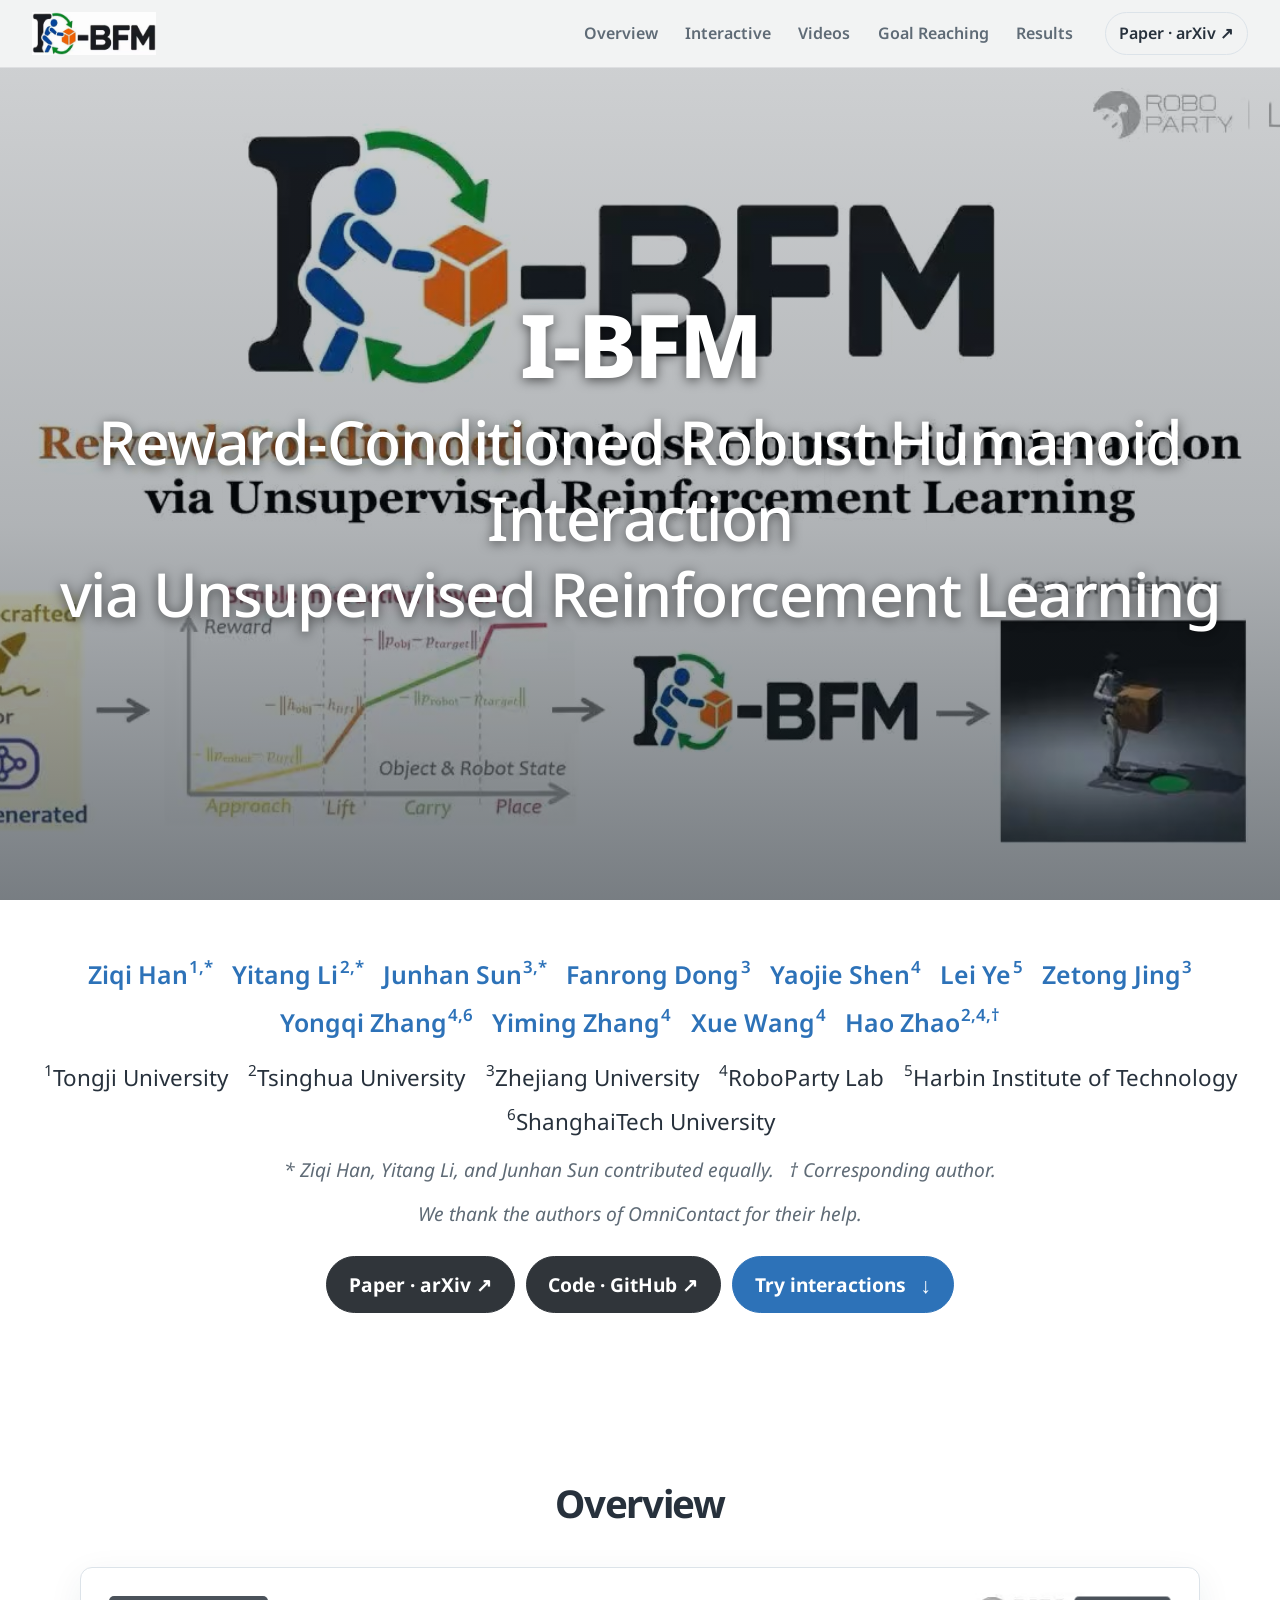
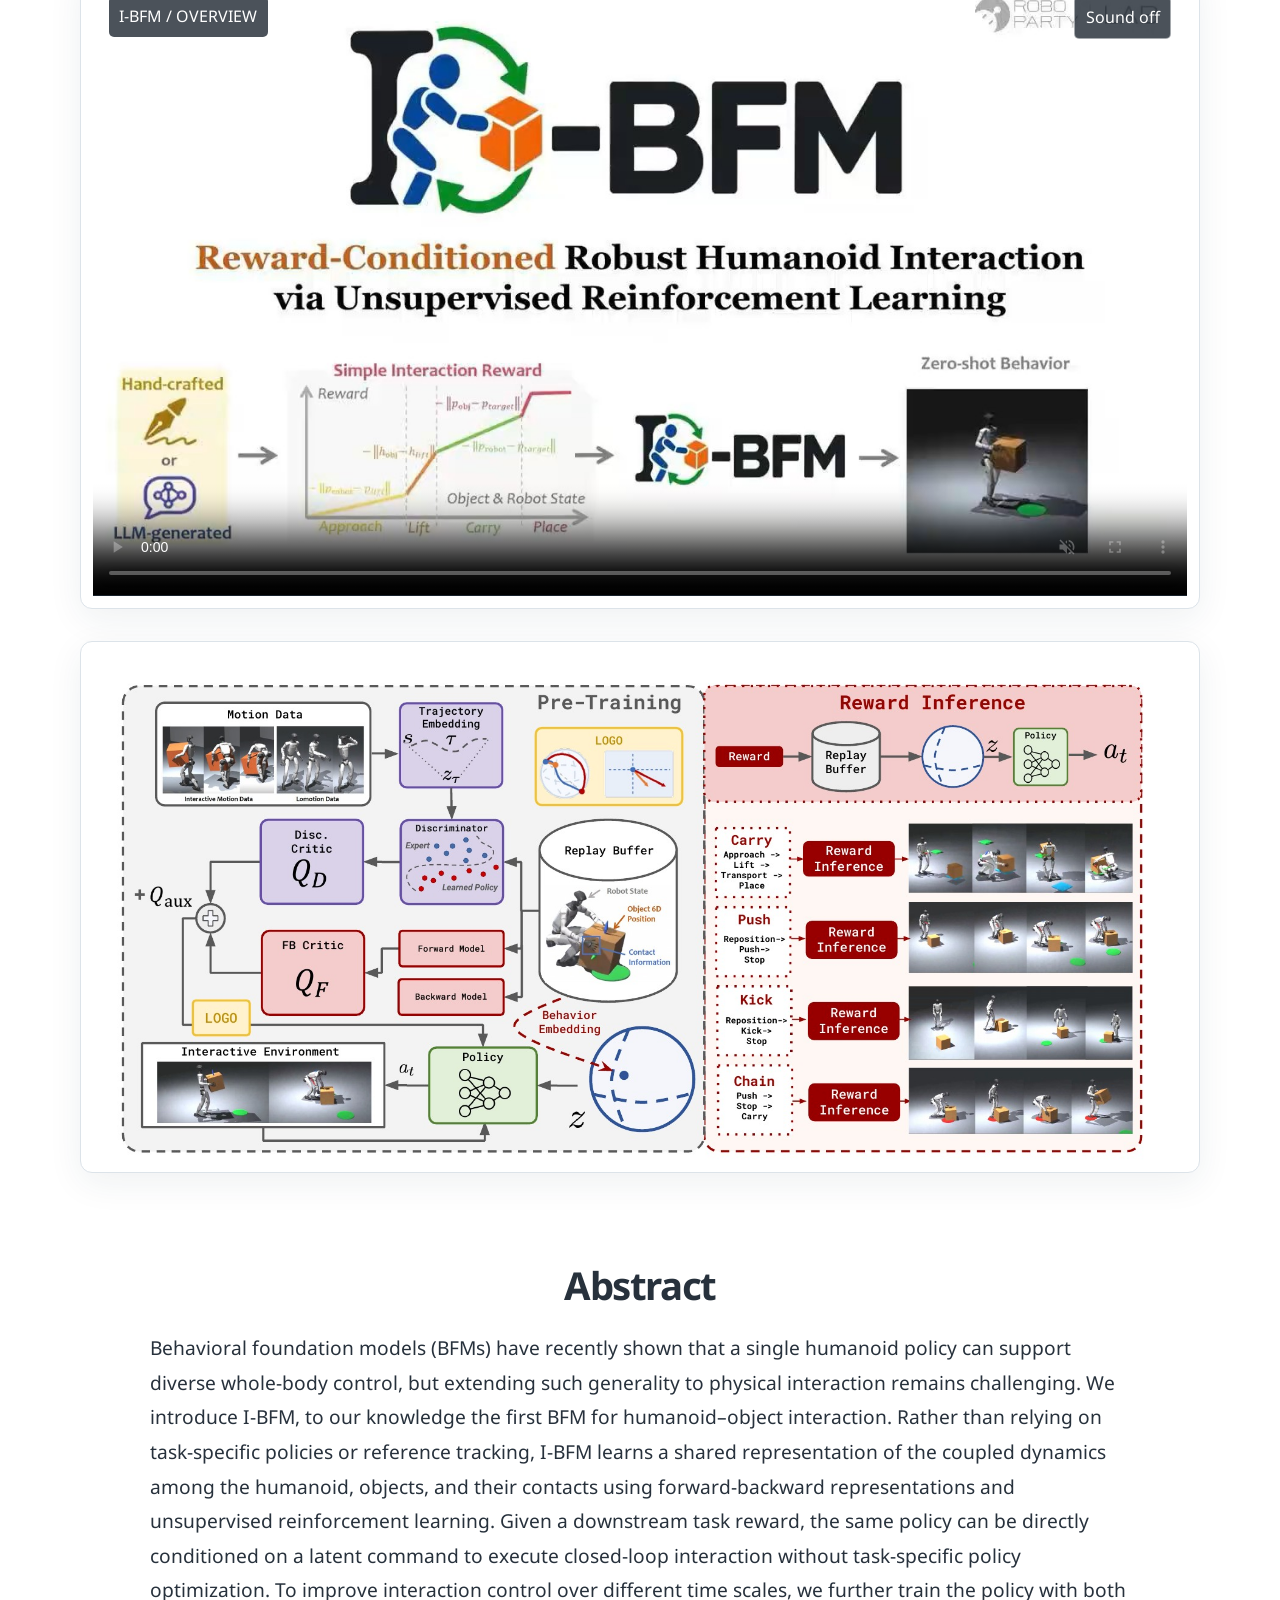
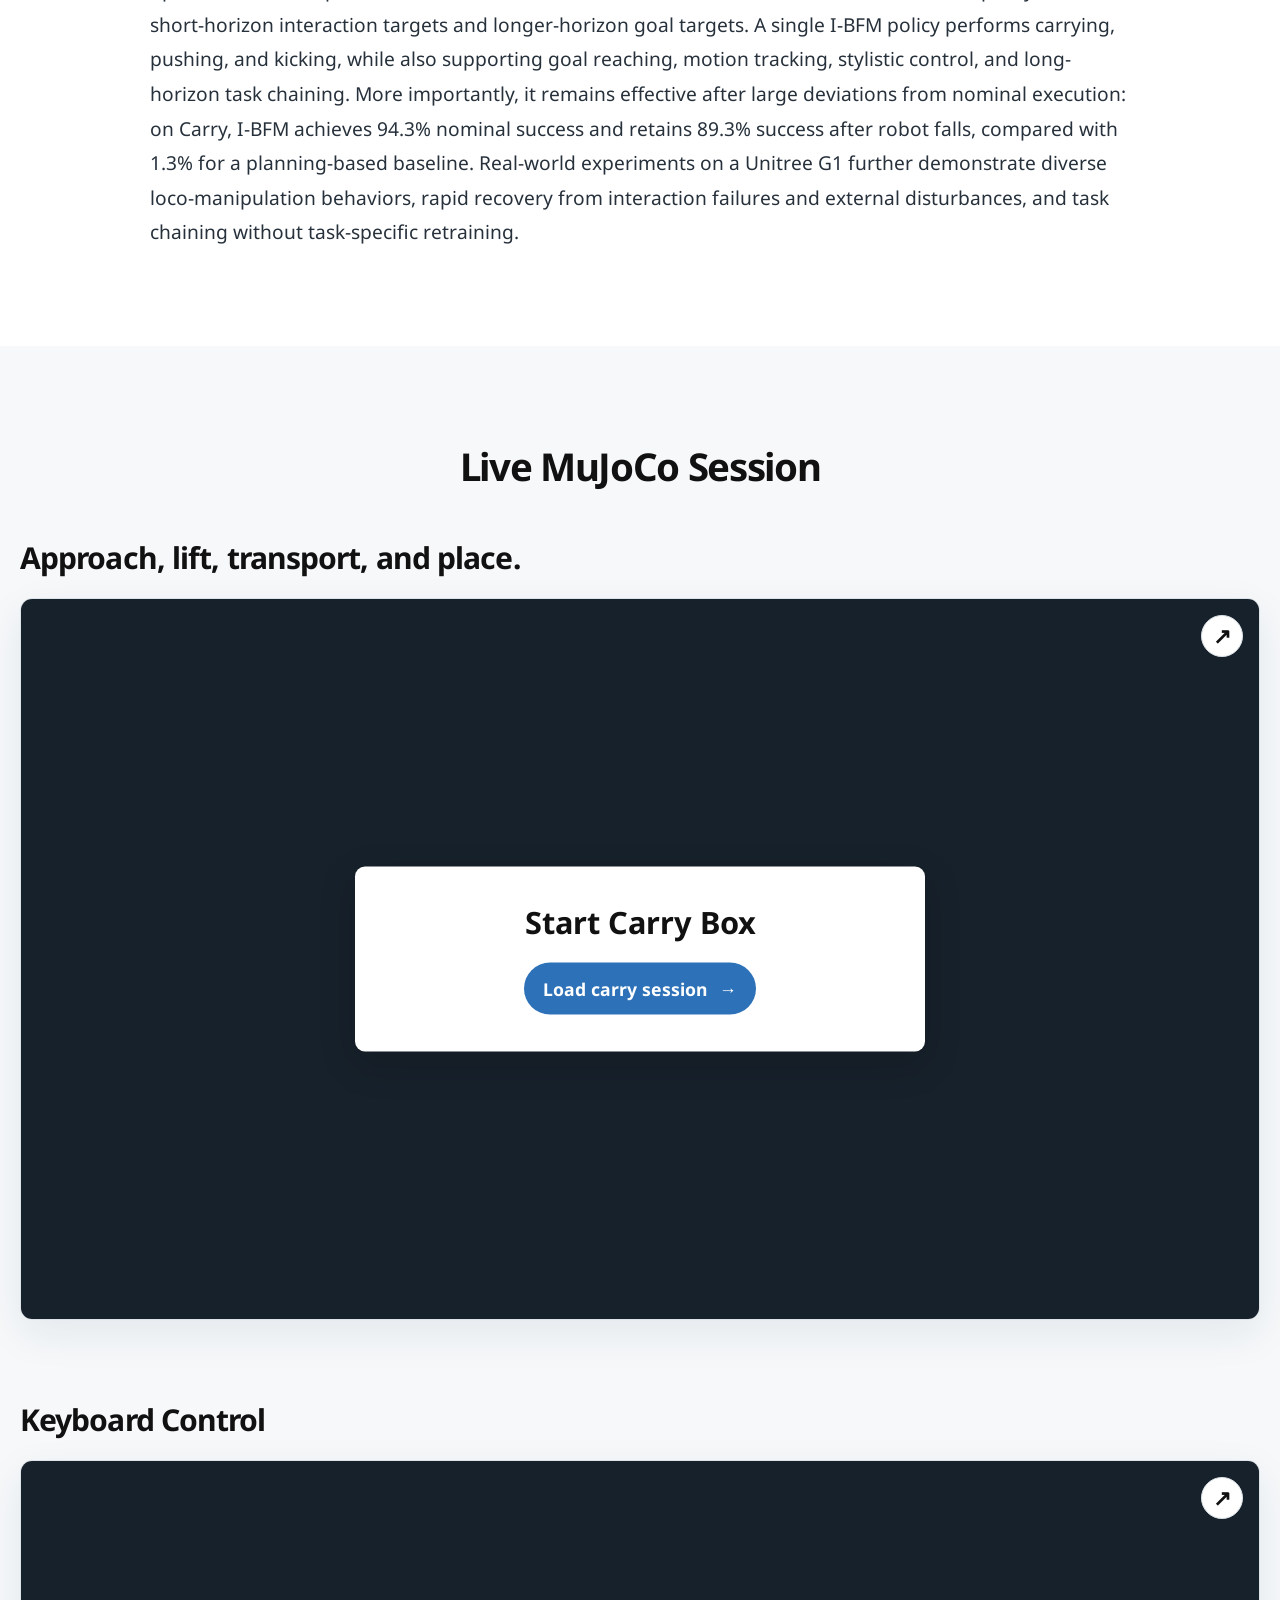
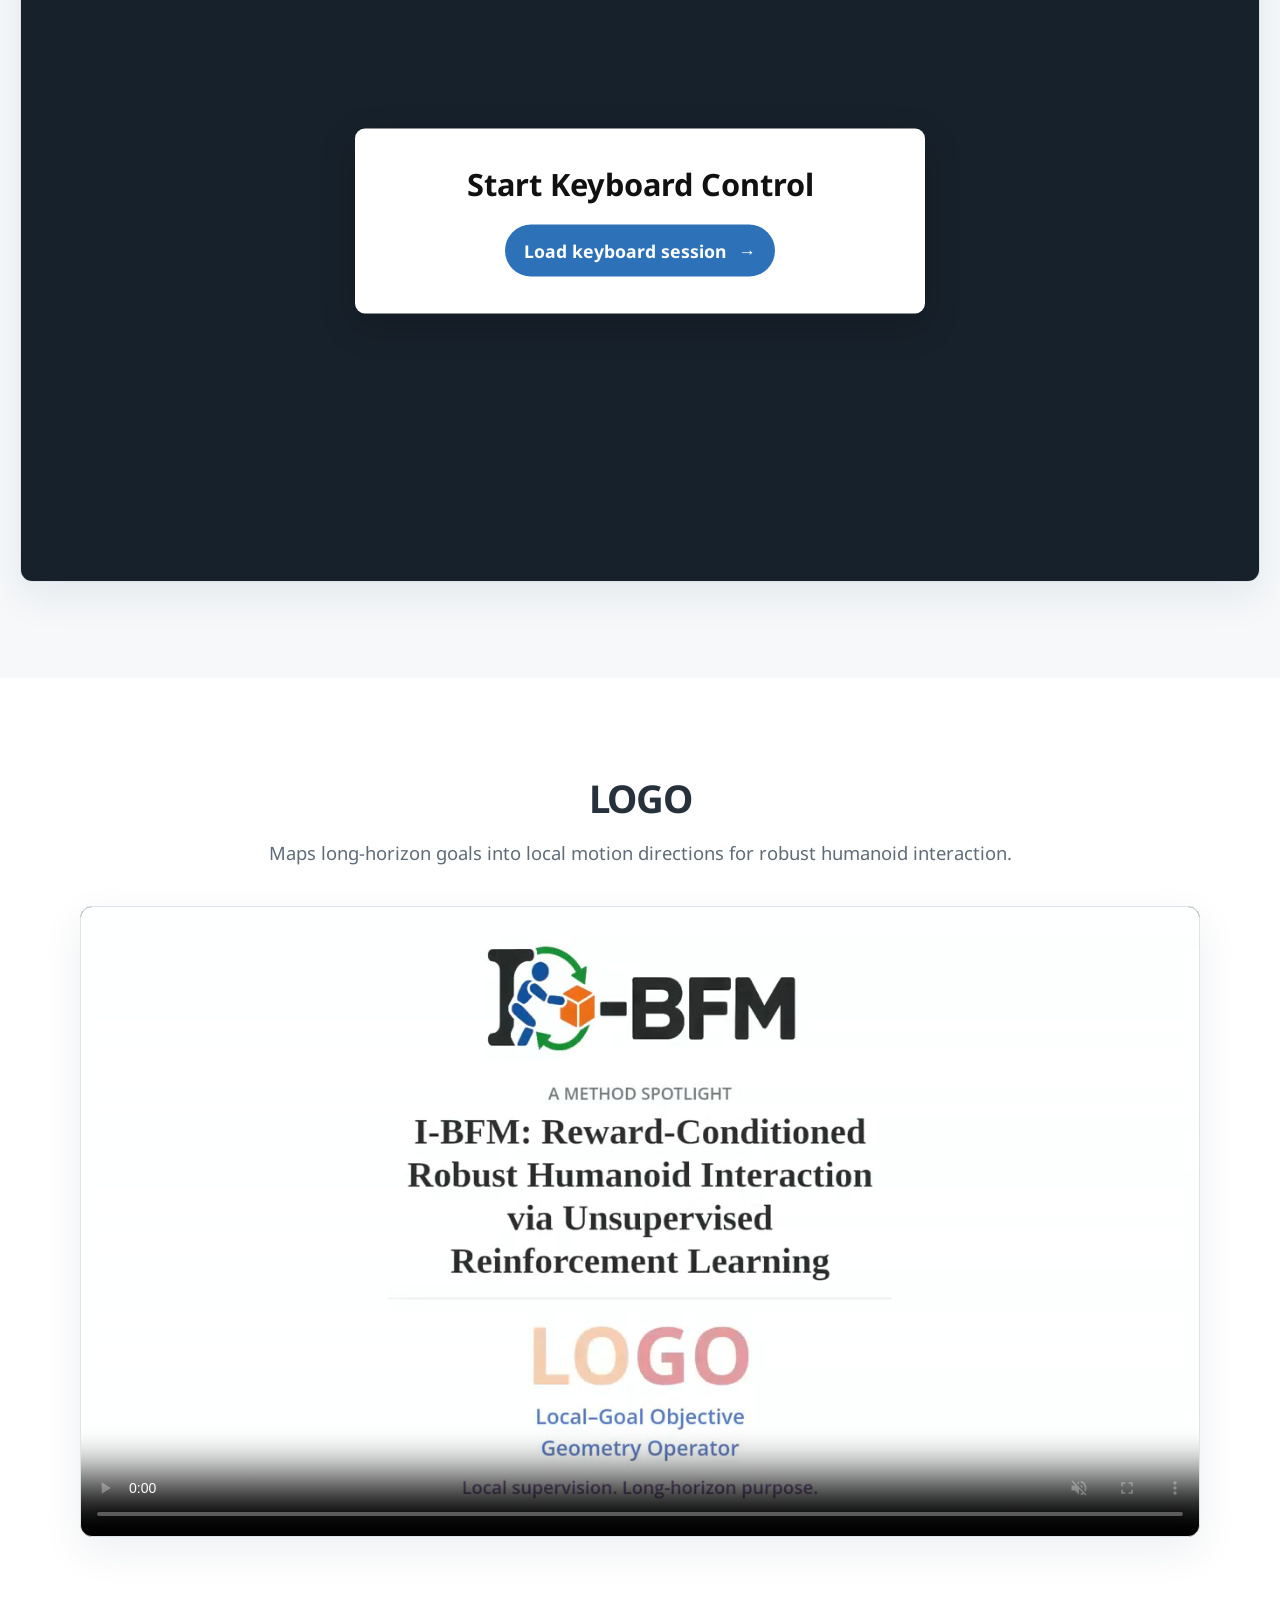
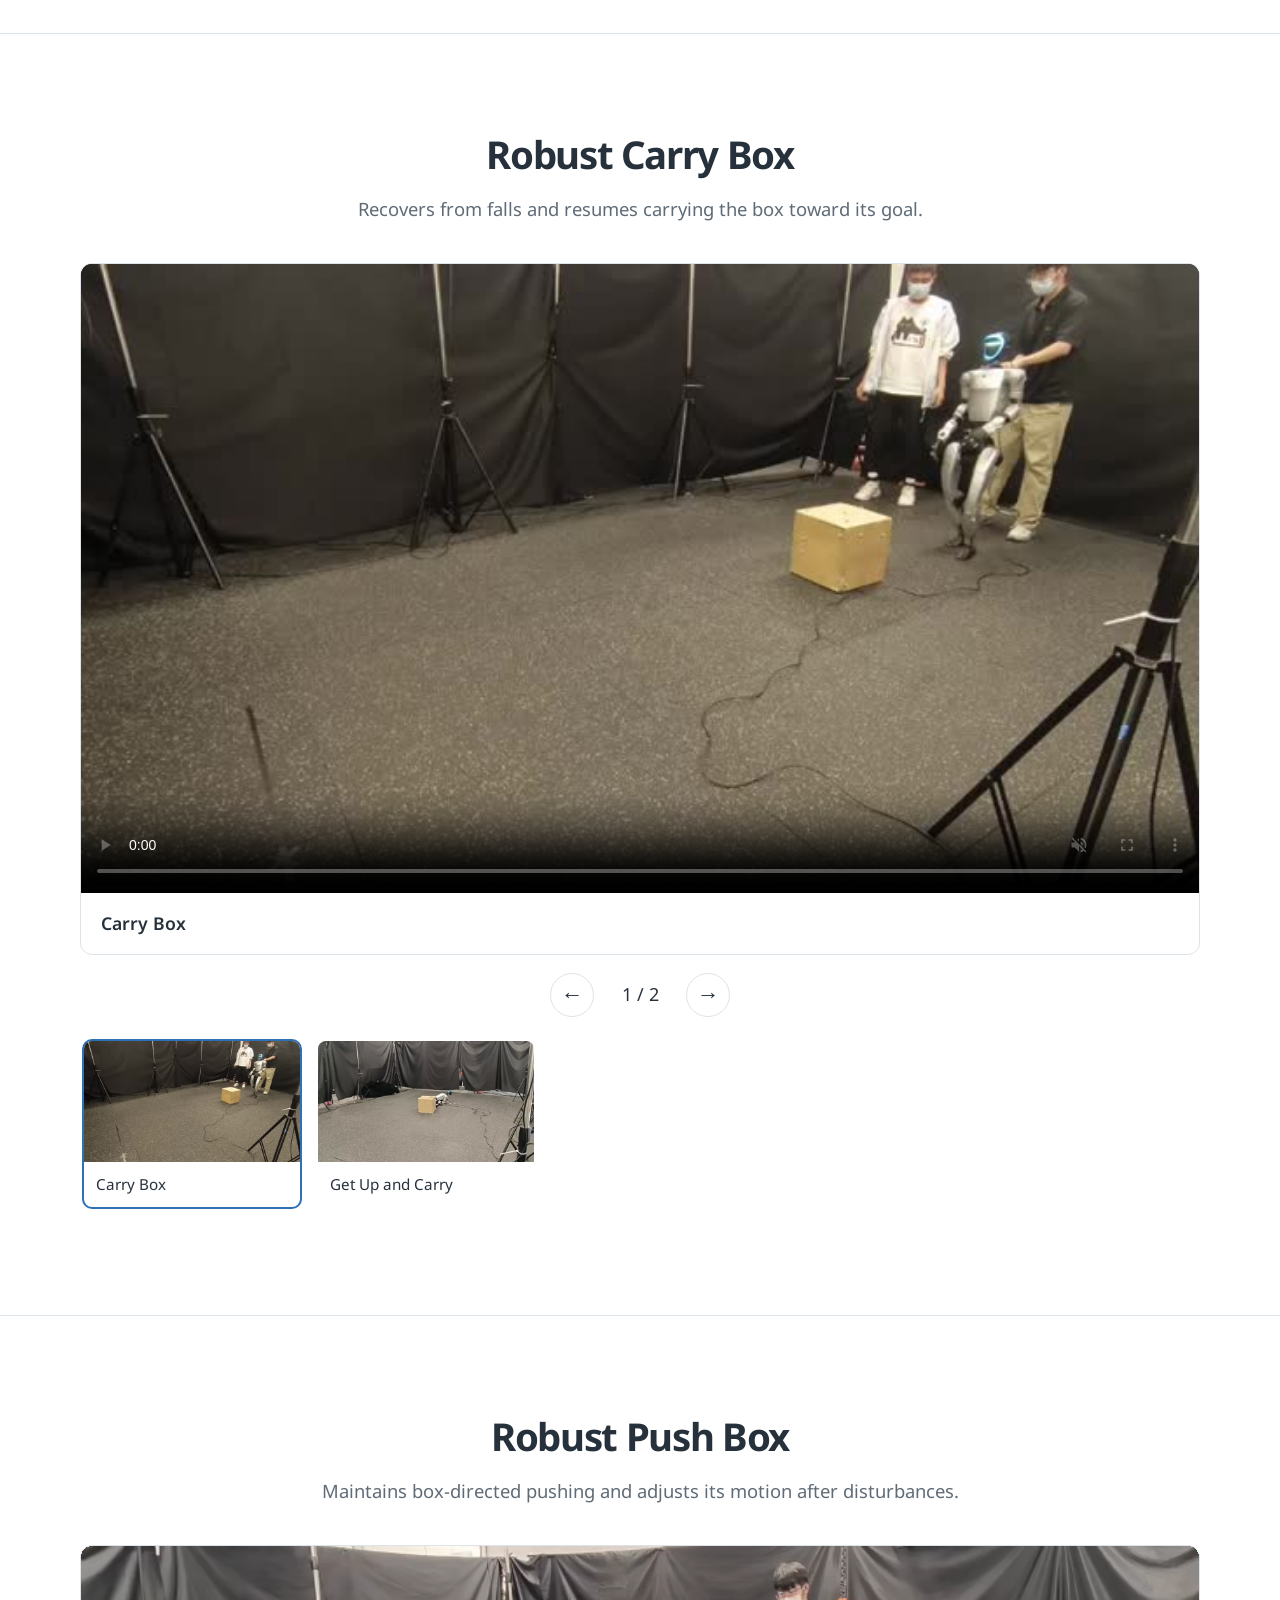
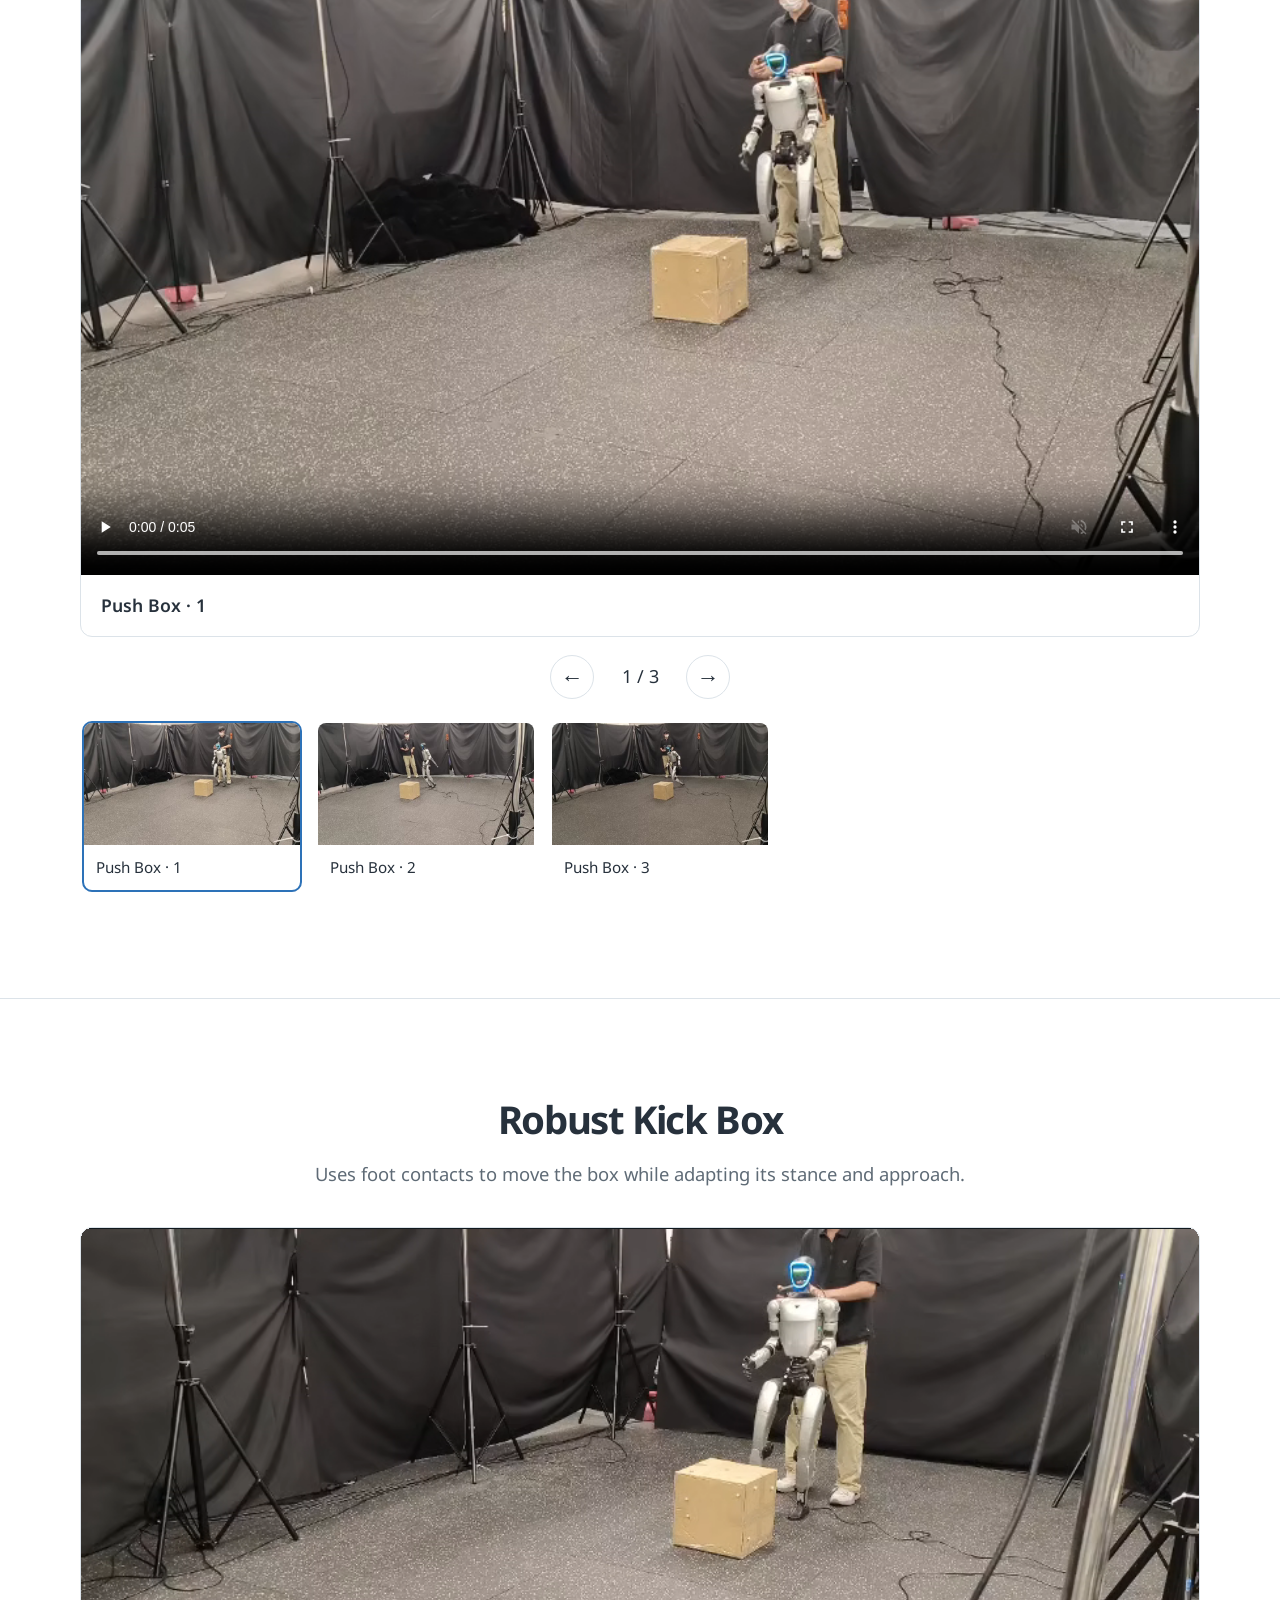
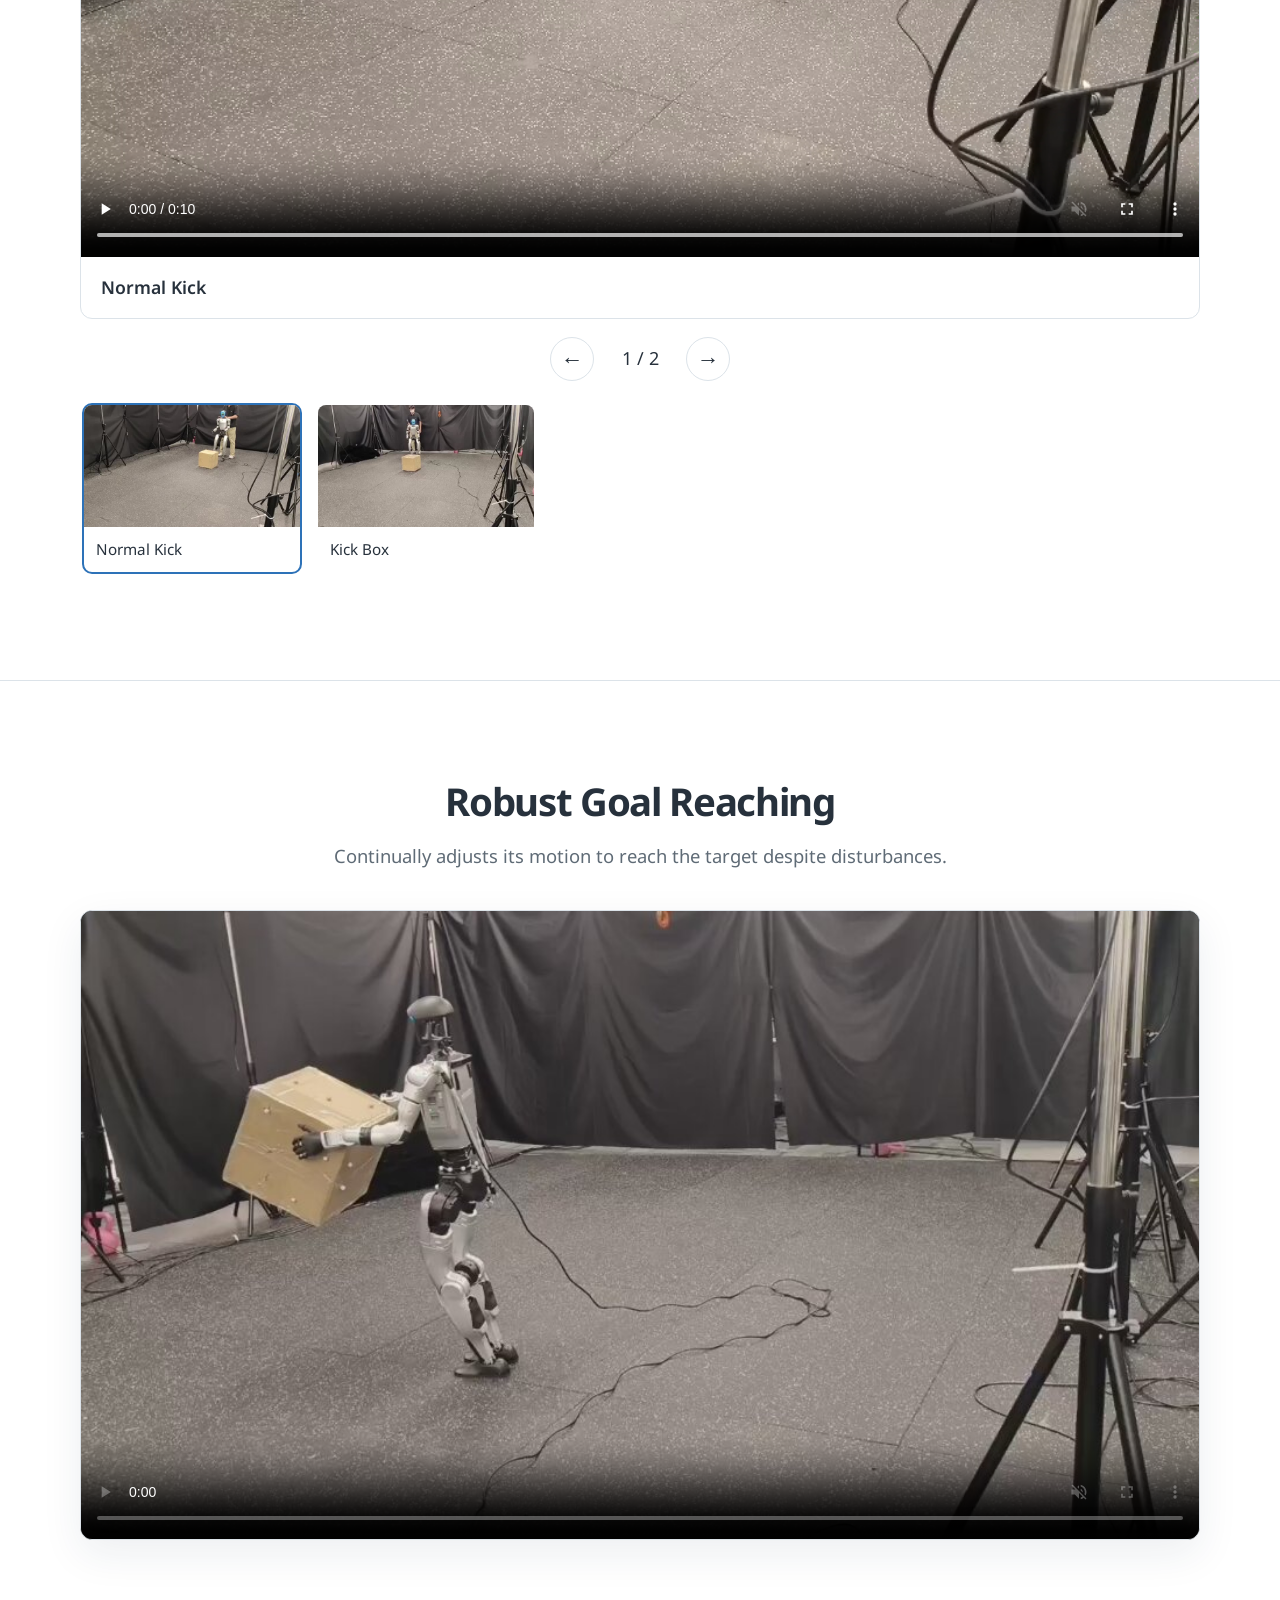
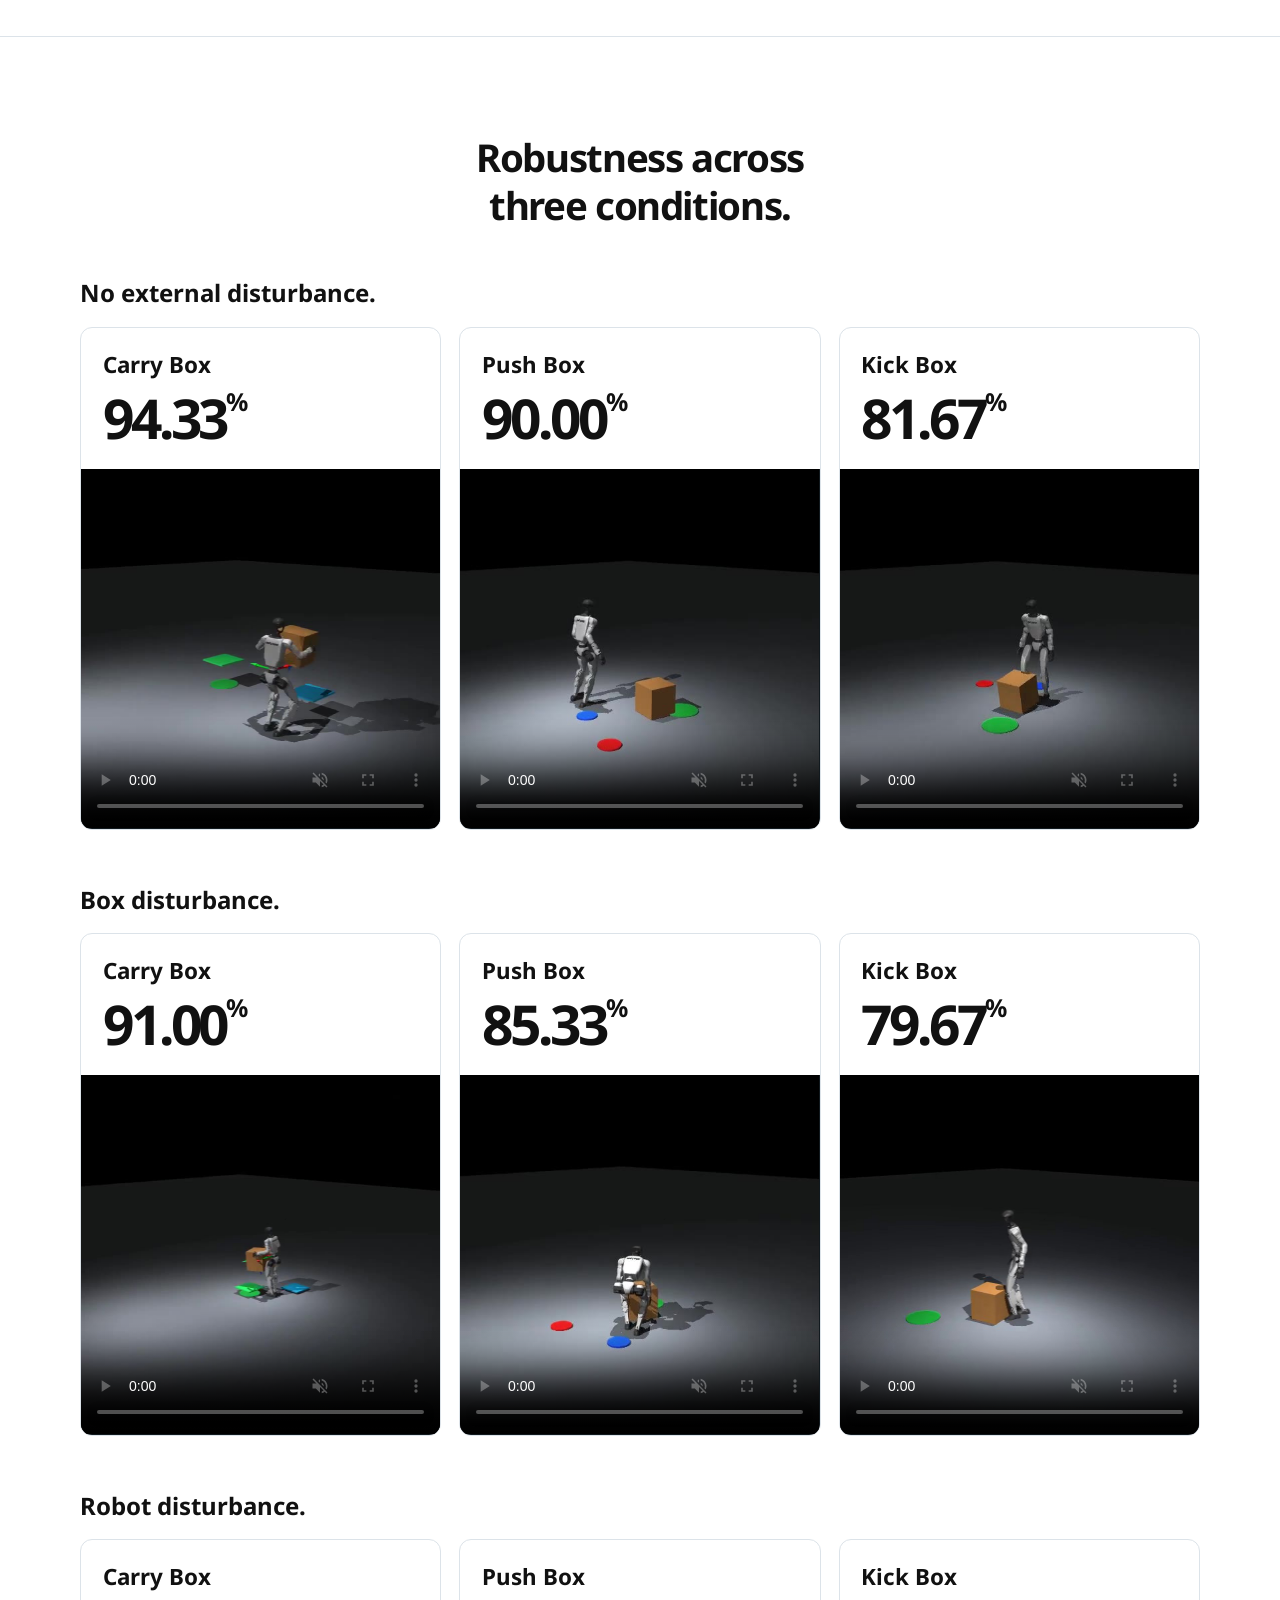
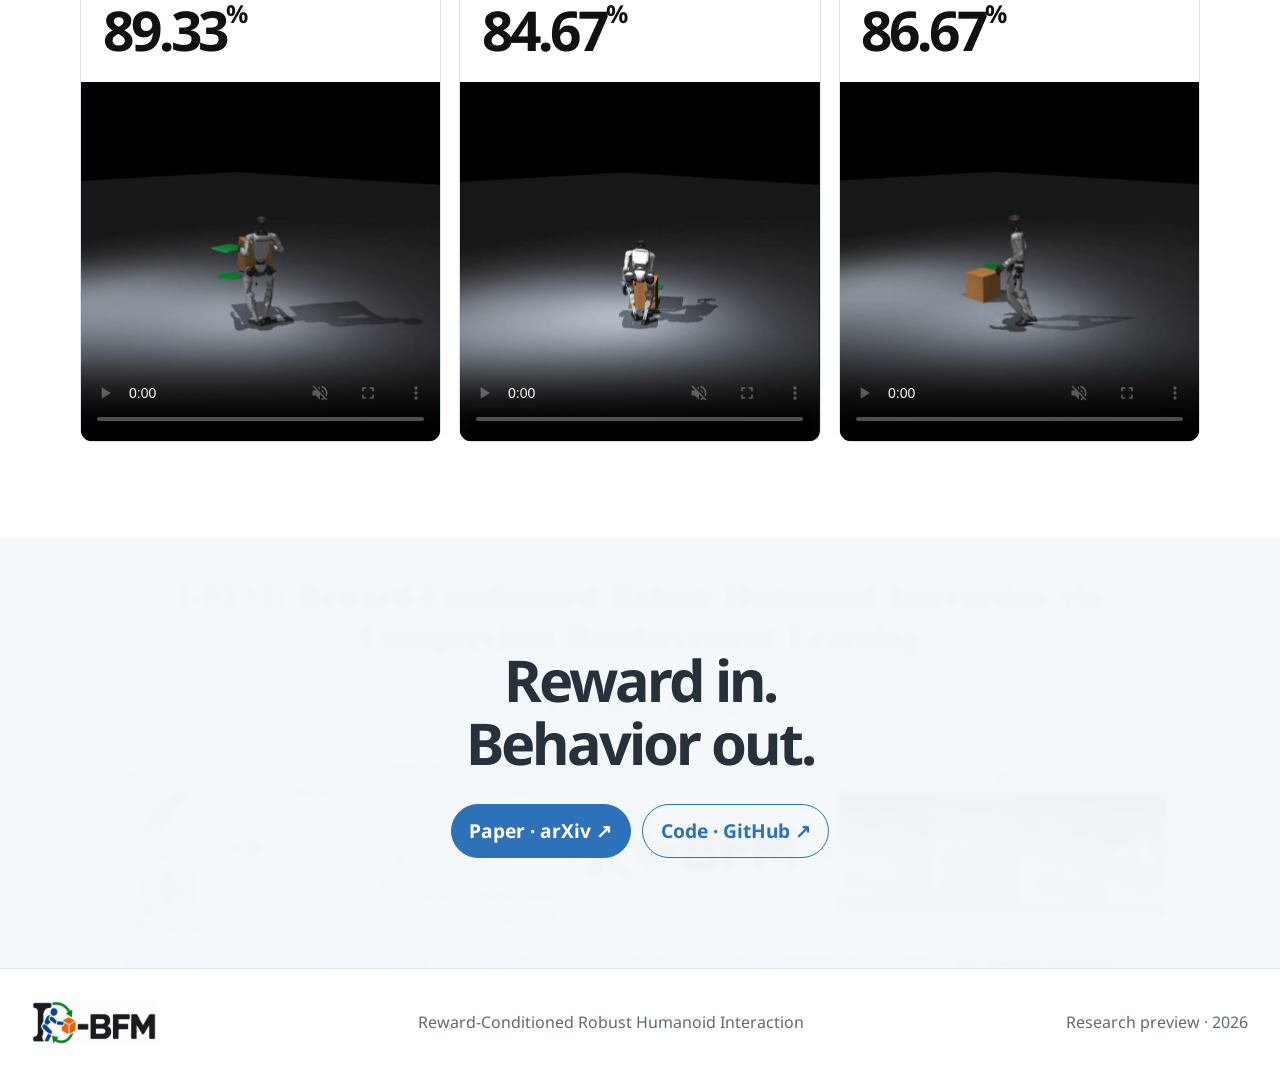
==== commit cd2aa890: "Link code buttons to public RoboParty repository" ====
--- a/index.html
+++ b/index.html
@@ -76,7 +76,7 @@
         <p class="author-note">We thank the authors of OmniContact for their help.</p>
         <div class="author-actions" id="paper-links">
           <a class="button" href="https://arxiv.org/abs/2610.06129" target="_blank" rel="noopener" aria-label="Read I-BFM on arXiv">Paper · arXiv ↗</a>
-          <span class="button coming-soon">Code · Coming soon</span>
+          <a class="button" href="https://github.com/Roboparty/I-BFM-Code" target="_blank" rel="noopener" aria-label="View I-BFM code on GitHub">Code · GitHub ↗</a>
           <a class="button primary" href="#interactive">Try interactions <span>↓</span></a>
         </div>
       </section>
@@ -359,7 +359,7 @@
           <h2>Reward in.<br />Behavior out.</h2>
           <div class="hero-actions">
             <a class="button primary" href="https://arxiv.org/abs/2610.06129" target="_blank" rel="noopener" aria-label="Read I-BFM on arXiv">Paper · arXiv ↗</a>
-            <span class="button coming-soon">Code · Coming soon</span>
+            <a class="button" href="https://github.com/Roboparty/I-BFM-Code" target="_blank" rel="noopener" aria-label="View I-BFM code on GitHub">Code · GitHub ↗</a>
           </div>
         </div>
       </section>
